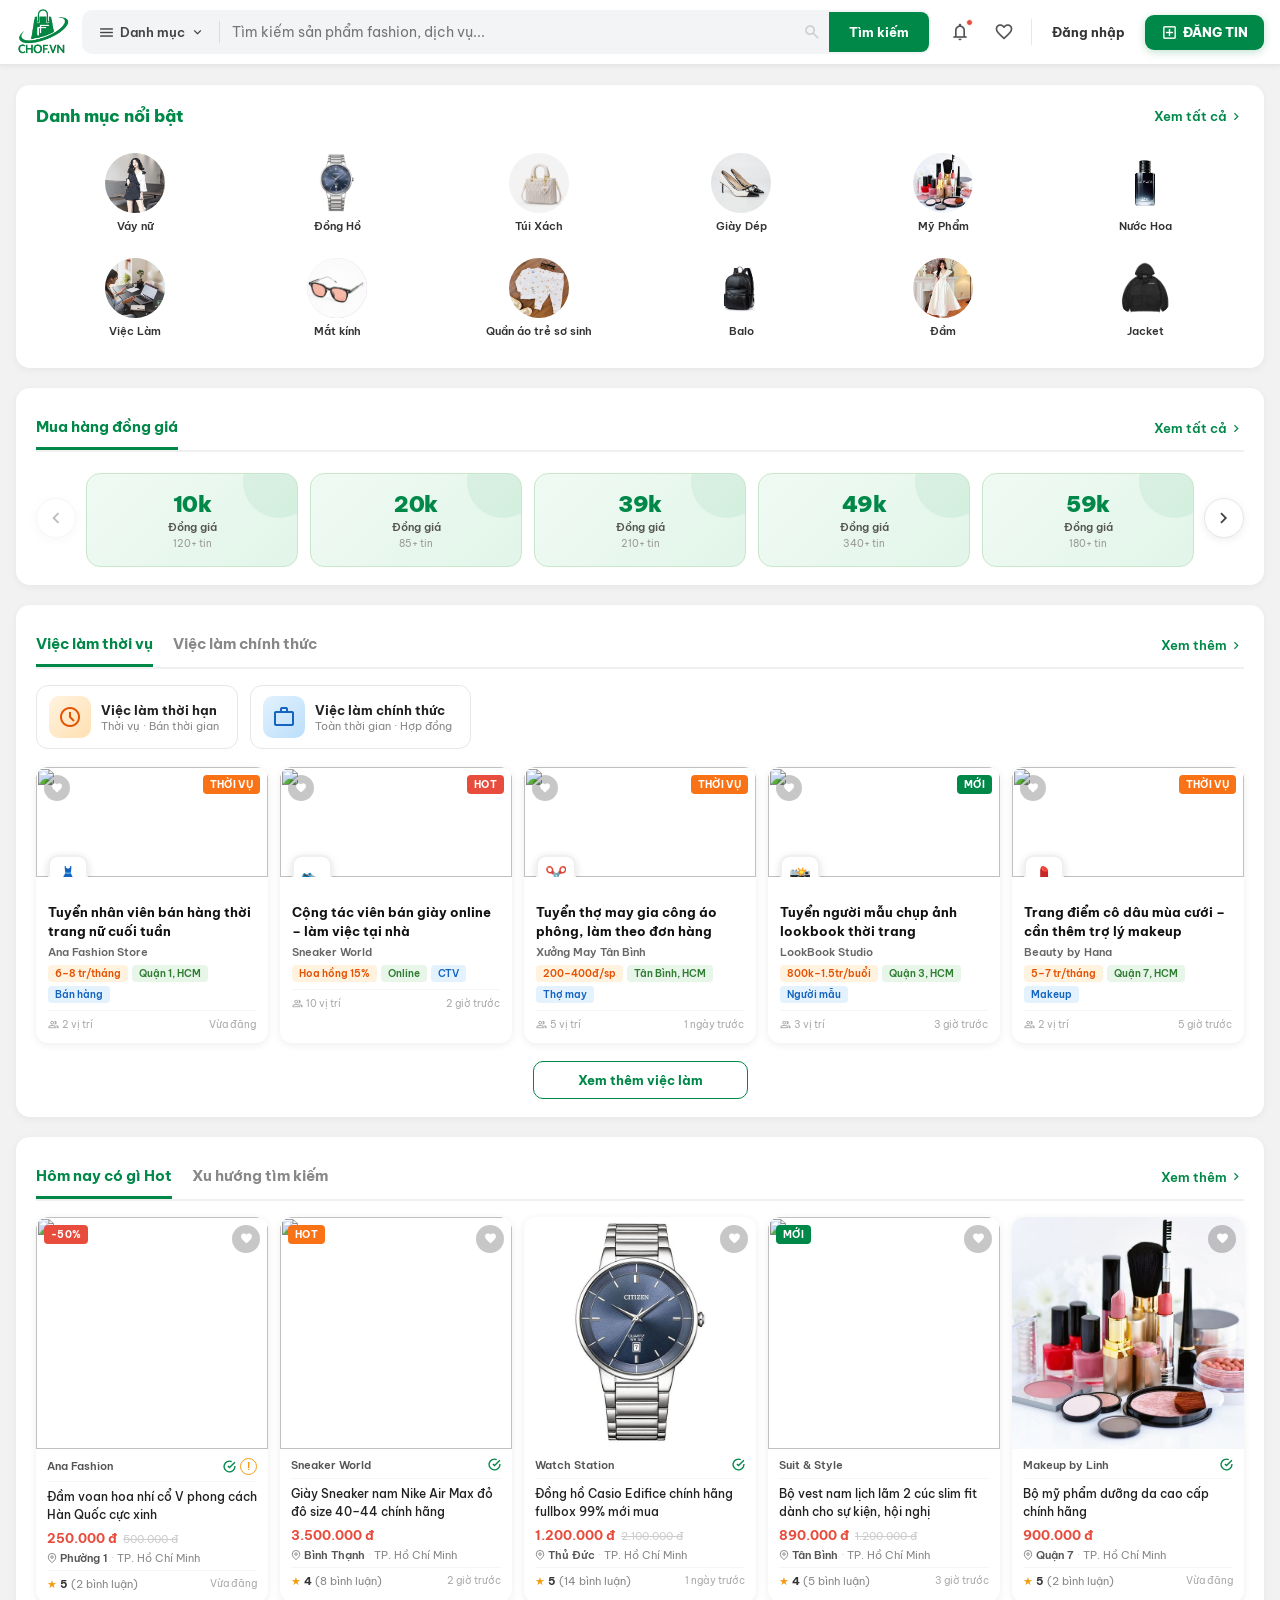
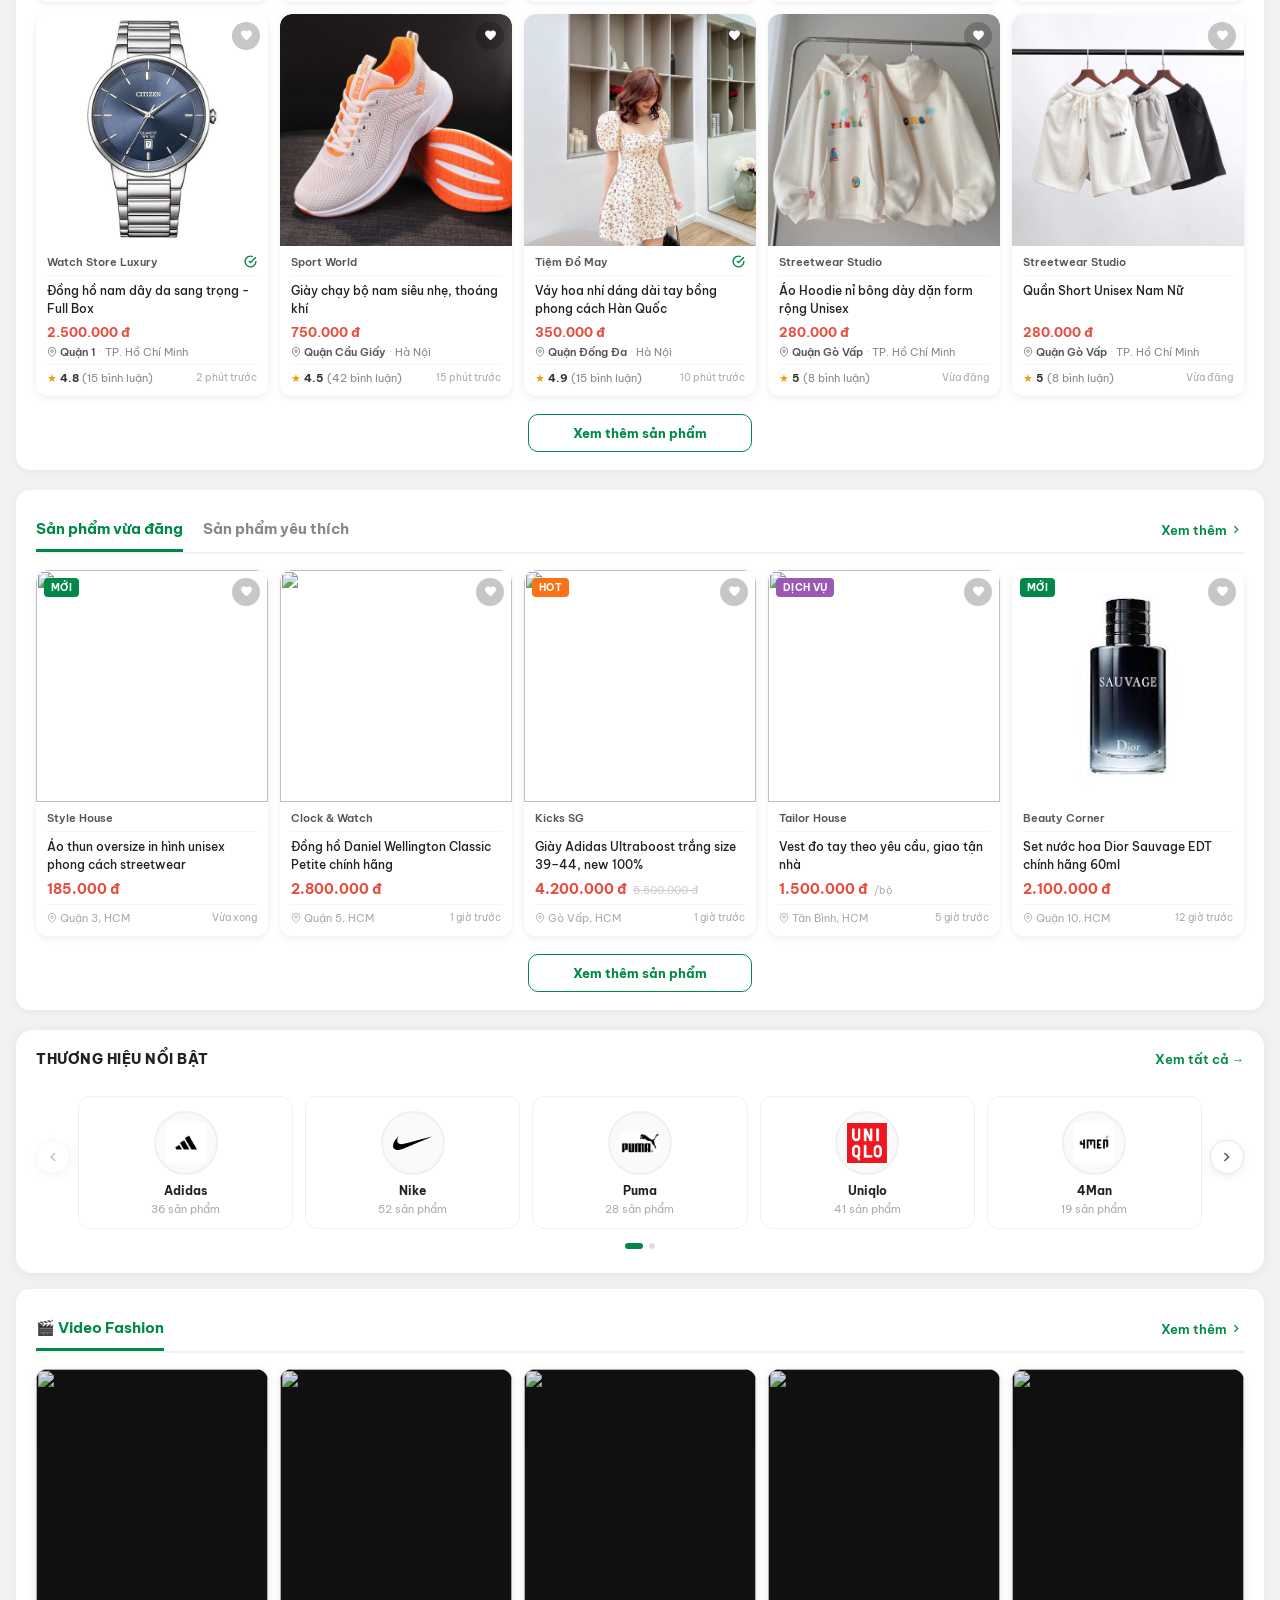
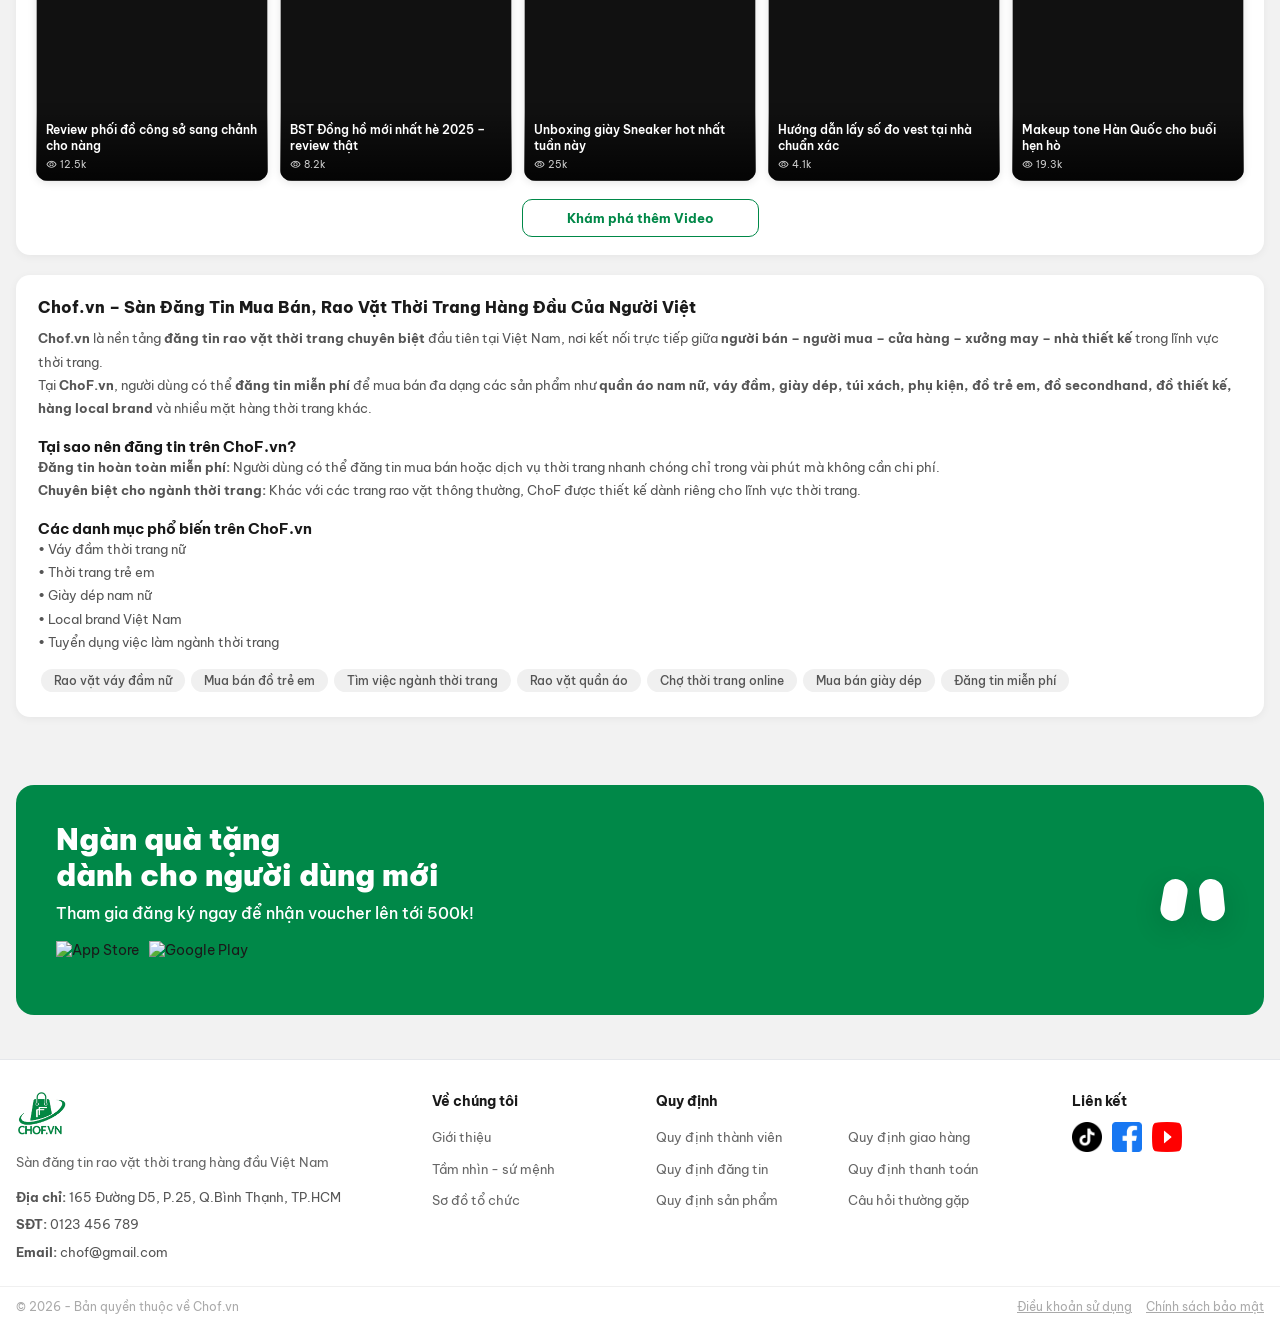
==== index.html @ beab38d9 "thêm brand" ====
<!DOCTYPE html>
<html lang="vi">

<head>
    <meta charset="utf-8" />
    <meta name="viewport" content="width=device-width, initial-scale=1.0" />
    <title>Chof.vn - Chợ Fashion & Dịch Vụ Hàng Đầu Việt Nam</title>
    <link href="https://fonts.googleapis.com/css2?family=Be+Vietnam+Pro:wght@400;500;600;700;800;900&display=swap"
        rel="stylesheet" />
    <link href="https://fonts.googleapis.com/css2?family=Material+Symbols+Outlined:wght,FILL@100..700,0..1&display=swap"
        rel="stylesheet" />
    <style>
        /* ══════════════════════════════════════
           [GLOBAL] Reset & Base
        ══════════════════════════════════════ */
        :root {
            --p: #008848;
            --pd: #006635;
            --pl: #e8f5ee;
            --ac: #f97316;
            --bg: #f2f2f2;
        }

        * {
            box-sizing: border-box;
            margin: 0;
            padding: 0;
        }

        body {
            font-family: 'Be Vietnam Pro', sans-serif;
            background: var(--bg);
            color: #1a1a1a;
            font-size: 14px;
        }

        a {
            text-decoration: none;
            color: inherit;
        }

        .ms {
            font-family: 'Material Symbols Outlined';
            font-weight: normal;
            font-style: normal;
            font-size: 20px;
            line-height: 1;
            letter-spacing: normal;
            text-transform: none;
            display: inline-block;
            white-space: nowrap;
            direction: ltr;
            font-variation-settings: 'FILL' 0, 'wght' 400, 'GRAD' 0, 'opsz' 24;
            vertical-align: middle;
        }

        .msf {
            font-variation-settings: 'FILL' 1, 'wght' 400, 'GRAD' 0, 'opsz' 24;
        }


        /* ══════════════════════════════════════
           [HEADER] Sticky header & logo
        ══════════════════════════════════════ */
        header {
            position: sticky;
            top: 0;
            z-index: 500;
            background: #fff;
            border-bottom: 1px solid #e5e7eb;
            box-shadow: 0 1px 6px rgba(0, 0, 0, .07);
        }

        .hdr {
            max-width: 1280px;
            margin: 0 auto;
            padding: 0 16px;
            height: 64px;
            display: flex;
            align-items: center;
            gap: 12px;
        }

        .logo img {
            height: 46px;
            width: auto;
            object-fit: contain;
            display: block;
        }

        .logo-txt {
            font-size: 22px;
            font-weight: 900;
            color: var(--p);
        }

        .logo-txt em {
            color: var(--ac);
            font-style: normal;
        }

        /* ══════════════════════════════════════
           [HEADER] Search bar
        ══════════════════════════════════════ */
        .sw {
            flex: 1;
            position: relative;
            min-width: 0;
        }

        .sb {
            display: flex;
            align-items: stretch;
            height: 44px;
            background: #f3f4f6;
            border: 2px solid transparent;
            border-radius: 10px;
            transition: border-color .18s, background .18s;
        }

        .sb:focus-within {
            border-color: var(--p);
            background: #fff;
        }

        .sb:focus-within .sdiv {
            background: #d4e9dd;
        }

        .scat {
            display: flex;
            align-items: center;
            gap: 5px;
            padding: 0 14px;
            font-size: 13px;
            font-weight: 600;
            color: #444;
            background: none;
            border: none;
            cursor: pointer;
            white-space: nowrap;
            flex-shrink: 0;
            font-family: inherit;
            transition: color .15s;
        }

        .scat:hover {
            color: var(--p);
        }

        .sdiv {
            width: 1px;
            background: #ddd;
            margin: 9px 0;
            flex-shrink: 0;
            transition: background .18s;
        }

        .sinput {
            flex: 1;
            border: none;
            background: transparent;
            outline: none;
            padding: 0 12px;
            font-size: 13.5px;
            font-family: inherit;
            min-width: 0;
        }

        .sico {
            display: flex;
            align-items: center;
            padding: 0 8px;
            color: #ccc;
            background: none;
            border: none;
            cursor: pointer;
            flex-shrink: 0;
        }

        .sbtn {
            background: var(--p);
            color: #fff;
            border: none;
            padding: 0 20px;
            font-weight: 700;
            font-size: 13px;
            cursor: pointer;
            border-radius: 0 8px 8px 0;
            font-family: inherit;
            white-space: nowrap;
            transition: background .15s;
            flex-shrink: 0;
        }

        .sbtn:hover {
            background: var(--pd);
        }

        /* ══════════════════════════════════════
           [HEADER] Mega menu
        ══════════════════════════════════════ */
        .manchor {
            position: absolute;
            top: calc(100% + 6px);
            left: 0;
            z-index: 800;
        }

        .mm {
            display: none;
            width: min(920px, 96vw);
            background: #fff;
            border: 1px solid #e5e7eb;
            border-radius: 12px;
            box-shadow: 0 16px 48px rgba(0, 0, 0, .13);
            overflow: hidden;
        }

        .mm.open {
            display: flex;
        }

        .mml {
            width: 196px;
            background: #f9fafb;
            border-right: 1px solid #f0f0f0;
            padding: 6px 0;
            flex-shrink: 0;
        }

        .ml1 {
            display: flex;
            align-items: center;
            justify-content: space-between;
            padding: 10px 14px;
            font-size: 13px;
            font-weight: 500;
            cursor: pointer;
            border-left: 3px solid transparent;
            color: #444;
            transition: background .12s, color .12s;
        }

        .ml1:hover,
        .ml1.active {
            background: #fff;
            color: var(--p);
            border-left-color: var(--p);
            font-weight: 600;
        }

        .mmr {
            flex: 1;
            padding: 20px 24px;
            overflow-y: auto;
            max-height: 480px;
        }

        .mp {
            display: none;
        }

        .mp.active {
            display: grid;
            grid-template-columns: repeat(auto-fill, minmax(140px, 1fr));
            gap: 18px 24px;
        }

        .mp h3 {
            font-size: 12px;
            font-weight: 700;
            color: var(--p);
            margin-bottom: 7px;
            padding-bottom: 5px;
            border-bottom: 1px solid #f0f0f0;
        }

        .mp ul {
            list-style: none;
        }

        .mp li {
            font-size: 12px;
            color: #555;
            padding: 3px 0;
            cursor: pointer;
            transition: color .12s;
        }

        .mp li:hover {
            color: var(--p);
        }

        /* ══════════════════════════════════════
           [HEADER] Search dropdown
        ══════════════════════════════════════ */
        .sdrop {
            display: none;
            position: absolute;
            top: calc(100% + 6px);
            left: 0;
            right: 0;
            background: #fff;
            border: 1px solid #e5e7eb;
            border-radius: 12px;
            box-shadow: 0 12px 36px rgba(0, 0, 0, .1);
            z-index: 799;
            padding: 16px;
        }

        .sdrop.open {
            display: block;
        }

        .sdt {
            font-size: 10.5px;
            font-weight: 700;
            color: #aaa;
            text-transform: uppercase;
            letter-spacing: .5px;
            margin-bottom: 8px;
        }

        .sdtags {
            display: flex;
            flex-wrap: wrap;
            gap: 6px;
            margin-bottom: 4px;
        }

        .sdtag {
            padding: 5px 12px;
            background: #f3f4f6;
            border-radius: 20px;
            font-size: 12px;
            color: #444;
            cursor: pointer;
            transition: background .12s, color .12s;
            display: flex;
            align-items: center;
            gap: 4px;
        }

        .sdtag:hover {
            background: var(--pl);
            color: var(--p);
        }

        .sditem {
            display: flex;
            align-items: center;
            gap: 10px;
            padding: 7px 6px;
            border-radius: 8px;
            cursor: pointer;
            transition: background .12s;
        }

        .sditem:hover {
            background: #f9fafb;
        }

        .sditem img {
            width: 38px;
            height: 38px;
            object-fit: cover;
            border-radius: 6px;
            flex-shrink: 0;
        }

        .sdn {
            font-size: 12.5px;
            font-weight: 500;
            color: #222;
        }

        .sdpr {
            font-size: 12px;
            color: #e74c3c;
            font-weight: 600;
        }

        .sdsh {
            font-size: 11px;
            color: #aaa;
        }

        .sdsep {
            height: 1px;
            background: #f0f0f0;
            margin: 10px 0;
        }

        /* ══════════════════════════════════════
           [HEADER] Actions (notify, fav, login, post)
        ══════════════════════════════════════ */
        .ha {
            display: flex;
            align-items: center;
            gap: 10px;
            flex-shrink: 0;
        }

        .ibtn {
            background: none;
            border: none;
            cursor: pointer;
            color: #555;
            padding: 7px;
            display: flex;
            align-items: center;
            border-radius: 8px;
            position: relative;
        }

        .ibtn:hover {
            background: #f3f4f6;
        }

        .ndot {
            position: absolute;
            top: 4px;
            right: 4px;
            width: 7px;
            height: 7px;
            background: #e74c3c;
            border-radius: 50%;
            border: 1.5px solid #fff;
        }

        .hdiv {
            width: 1px;
            height: 26px;
            background: #e5e7eb;
            flex-shrink: 0;
        }

        .blogin {
            background: none;
            border: none;
            font-size: 13px;
            font-weight: 700;
            color: #333;
            cursor: pointer;
            font-family: inherit;
            padding: 7px 10px;
            border-radius: 8px;
            transition: color .15s;
        }

        .blogin:hover {
            color: var(--p);
        }

        .bpost {
            background: var(--p);
            color: #fff;
            border: none;
            padding: 9px 16px;
            border-radius: 9px;
            font-weight: 800;
            font-size: 13px;
            cursor: pointer;
            display: flex;
            align-items: center;
            gap: 5px;
            font-family: inherit;
            box-shadow: 0 2px 8px rgba(0, 136, 72, .25);
            white-space: nowrap;
            transition: background .15s;
        }

        .bpost:hover {
            background: var(--pd);
        }

        .bpost-plus {
            display: none;
        }


        /* ══════════════════════════════════════
           [LAYOUT] Main container & Section wrap
        ══════════════════════════════════════ */
        .main {
            max-width: 1280px;
            margin: 0 auto;
            padding: 20px 16px 48px;
        }

        .sec {
            background: #fff;
            border-radius: 14px;
            padding: 18px 20px;
            box-shadow: 0 2px 8px rgba(0, 0, 0, .05);
            margin-bottom: 20px;
        }

        .sch {
            display: flex;
            align-items: center;
            justify-content: space-between;
            border-bottom: 2px solid #f0f0f0;
            padding-bottom: 0;
            margin-bottom: 16px;
        }

        .schtabs {
            display: flex;
            gap: 20px;
        }

        .tabbtn {
            padding: 11px 0;
            font-size: 15px;
            font-weight: 700;
            color: #888;
            cursor: pointer;
            border: none;
            border-bottom: 3px solid transparent;
            background: none;
            font-family: inherit;
            transition: color .15s;
        }

        .tabbtn.active {
            color: var(--p);
            border-bottom-color: var(--p);
        }

        .smore {
            font-size: 13px;
            font-weight: 600;
            color: var(--p);
            display: flex;
            align-items: center;
            gap: 2px;
        }

        .smore:hover {
            text-decoration: underline;
        }


        /* ══════════════════════════════════════
           [CATEGORIES] Featured category section
        ══════════════════════════════════════ */
        .catsec {
            background: #fff;
            border-radius: 14px;
            padding: 20px;
            box-shadow: 0 2px 8px rgba(0, 0, 0, .05);
            margin-bottom: 20px;
        }

        .cshdr {
            display: flex;
            align-items: center;
            justify-content: space-between;
            margin-bottom: 16px;
        }

        .cstitle {
            font-size: 17px;
            font-weight: 800;
            color: var(--p);
        }

        .catrow {
            display: grid;
            grid-template-columns: repeat(6, 1fr);
            gap: 4px;
        }

        .catsep {
            height: 1px;
            background: #f0f0f0;
            margin: 8px 0;
        }

        .catitem {
            display: flex;
            flex-direction: column;
            align-items: center;
            gap: 7px;
            padding: 10px 6px;
            border-radius: 12px;
            cursor: pointer;
            transition: background .15s;
        }

        .catitem:hover {
            background: #f0faf4;
        }

        .catitem:hover .clbl {
            color: var(--p);
        }

        .cimg {
            width: 60px;
            height: 60px;
            border-radius: 50%;
            display: flex;
            align-items: center;
            justify-content: center;
            overflow: hidden;
            transition: transform .22s cubic-bezier(.34, 1.56, .64, 1);
            font-size: 26px;
        }

        .catitem:hover .cimg {
            transform: translateY(-4px) scale(1.07);
        }

        .cimg img {
            width: 100%;
            height: 100%;
            object-fit: cover;
        }

        .clbl {
            font-size: 10.5px;
            font-weight: 600;
            color: #333;
            text-align: center;
            line-height: 1.3;
            transition: color .15s;
        }

        .ba {
            background: linear-gradient(135deg, #fce4ec, #f8bbd0);
        }

        .bb {
            background: linear-gradient(135deg, #e3f2fd, #bbdefb);
        }

        .bc {
            background: linear-gradient(135deg, #fff8e1, #ffecb3);
        }

        .bd {
            background: linear-gradient(135deg, #e8f5e9, #c8e6c9);
        }

        .be {
            background: linear-gradient(135deg, #fce4ec, #f48fb1);
        }

        .bf {
            background: linear-gradient(135deg, #ede7f6, #d1c4e9);
        }

        .bg {
            background: linear-gradient(135deg, #e0f7fa, #b2ebf2);
        }

        .bh {
            background: linear-gradient(135deg, #f3e5f5, #ce93d8);
        }

        .bi {
            background: linear-gradient(135deg, #e8eaf6, #9fa8da);
        }

        .bj {
            background: linear-gradient(135deg, #fff9c4, #fff176);
        }

        .bk {
            background: linear-gradient(135deg, #e0f2f1, #80cbc4);
        }

        .bl {
            background: linear-gradient(135deg, #f5f5f5, #e0e0e0);
        }

        .bm {
            background: linear-gradient(135deg, #ffebee, #ef9a9a);
        }

        .bn {
            background: linear-gradient(135deg, #fff3e0, #ffcc80);
        }


        /* ══════════════════════════════════════
           [PRODUCT CARDS] Grid & base card styles
        ══════════════════════════════════════ */
        .pgrid {
            display: grid;
            grid-template-columns: repeat(5, 1fr);
            gap: 12px;
        }

        .pc {
            background: #fff;
            border-radius: 12px;
            box-shadow: 0 2px 8px rgba(0, 0, 0, .07);
            transition: box-shadow .2s, transform .2s, z-index 0s;
            cursor: pointer;
            position: relative;
            z-index: 0;
            min-width: 0;
            overflow: hidden;
        }

        .pc:hover {
            box-shadow: 0 6px 20px rgba(0, 0, 0, .12);
            transform: translateY(-2px);
            z-index: 100;
        }

        .pcimg {
            position: relative;
            aspect-ratio: 1/1;
            overflow: hidden;
            border-radius: 12px 12px 0 0;
        }

        .pcimg img {
            width: 100%;
            height: 100%;
            object-fit: cover;
            display: block;
            transition: transform .32s;
        }

        .pc:hover .pcimg img {
            transform: scale(1.05);
        }

        .bge {
            position: absolute;
            top: 8px;
            left: 8px;
            font-size: 9.5px;
            font-weight: 700;
            padding: 3px 7px;
            border-radius: 4px;
            color: #fff;
            letter-spacing: .3px;
            z-index: 1;
        }

        .bsale {
            background: #e74c3c;
        }

        .bnew {
            background: #008848;
        }

        .bsvc {
            background: #9b59b6;
        }

        .bhot {
            background: #f97316;
        }

        .bfav {
            position: absolute;
            top: 8px;
            right: 8px;
            width: 28px;
            height: 28px;
            border-radius: 50%;
            background: rgba(0, 0, 0, .22);
            border: none;
            cursor: pointer;
            display: flex;
            align-items: center;
            justify-content: center;
            color: #fff;
            transition: background .15s;
            z-index: 1;
        }

        .bfav:hover {
            background: #e74c3c;
        }

        .pcb {
            padding: 9px 11px 11px;
            min-width: 0;
            overflow: hidden;
        }

        .pc-title {
            font-size: 12px;
            font-weight: 500;
            color: #222;
            line-height: 1.5;
            display: -webkit-box;
            -webkit-line-clamp: 2;
            -webkit-box-orient: vertical;
            overflow: hidden;
            min-height: 36px;
            margin-bottom: 6px;
            word-break: break-word;
        }

        .pc-price-row {
            display: flex;
            align-items: baseline;
            gap: 6px;
            margin-bottom: 5px;
            flex-wrap: wrap;
            min-width: 0;
        }

        .pc-price-main {
            display: flex;
            align-items: baseline;
            gap: 6px;
            min-width: 0;
        }

        .pc-price-km {
            display: flex;
            align-items: baseline;
            min-width: 0;
        }

        .pc-price-sale {
            font-size: 13px;
            font-weight: 700;
            color: #e74c3c;
            white-space: nowrap;
        }

        .pc-price-ori {
            font-size: 10.5px;
            color: #ccc;
            text-decoration: line-through;
            white-space: nowrap;
        }

        .pc-location {
            display: flex;
            align-items: center;
            gap: 3px;
            font-size: 10.5px;
            color: #777;
            min-width: 0;
            overflow: hidden;
            margin-bottom: 5px;
        }

        .pc-location svg {
            flex-shrink: 0;
        }

        .pc-location-ward {
            font-weight: 600;
            color: #555;
            white-space: nowrap;
            overflow: hidden;
            text-overflow: ellipsis;
            flex-shrink: 1;
            min-width: 0;
        }

        .pc-location-sep {
            color: #ccc;
            flex-shrink: 0;
        }

        .pc-location-city {
            color: #888;
            white-space: nowrap;
            overflow: hidden;
            text-overflow: ellipsis;
            flex-shrink: 2;
            min-width: 0;
        }

        .pc-footer-row {
            display: flex;
            align-items: center;
            justify-content: space-between;
            border-top: 1px solid #f5f5f5;
            padding-top: 6px;
            margin-top: 2px;
            gap: 4px;
            min-width: 0;
        }

        .pc-rating {
            display: flex;
            align-items: center;
            gap: 3px;
            font-size: 10.5px;
            flex-shrink: 1;
            min-width: 0;
            overflow: hidden;
        }

        .pc-stars {
            color: #f39c12;
            font-size: 11px;
            flex-shrink: 0;
        }

        .pc-rating-count {
            color: #888;
            white-space: nowrap;
            overflow: hidden;
            text-overflow: ellipsis;
        }

        .pc-time {
            font-size: 10px;
            color: #aaa;
            white-space: nowrap;
            flex-shrink: 0;
        }

        /* ══════════════════════════════════════
           [PRODUCT CARDS] Shop info popup
        ══════════════════════════════════════ */
        .srow {
            display: flex;
            align-items: center;
            gap: 4px;
            padding-bottom: 6px;
            border-bottom: 1px solid #f5f5f5;
            margin-bottom: 6px;
            min-width: 0;
            overflow: hidden;
        }

        .sname {
            font-size: 11px;
            font-weight: 600;
            color: #555;
            flex: 1;
            overflow: hidden;
            text-overflow: ellipsis;
            white-space: nowrap;
        }

        .vico {
            width: 13px;
            height: 13px;
            flex-shrink: 0;
        }

        .ibwrap {
            position: relative;
            flex-shrink: 0;
        }

        .infobtn {
            width: 17px;
            height: 17px;
            border-radius: 50%;
            border: 1.5px solid #f39c12;
            background: #fff;
            color: #f39c12;
            font-size: 10px;
            font-weight: 700;
            cursor: default;
            display: flex;
            align-items: center;
            justify-content: center;
            user-select: none;
        }

        .spopup {
            position: absolute;
            bottom: calc(100% + 8px);
            right: -4px;
            width: 280px;
            background: #fff;
            border: 1px solid #e8e8e8;
            border-radius: 10px;
            box-shadow: 0 10px 40px rgba(0, 0, 0, .2);
            padding: 14px;
            z-index: 9999;
            opacity: 0;
            pointer-events: none;
            transform: translateY(6px);
            transition: opacity .15s, transform .15s;
        }

        .ppr {
            display: flex;
            font-size: 11.5px;
            line-height: 1.65;
            padding: 3px 0;
            border-bottom: 1px solid #f5f5f5;
            gap: 6px;
        }

        .ppr:last-of-type {
            border-bottom: none;
        }

        .pplbl {
            color: #888;
            white-space: nowrap;
            min-width: 80px;
        }

        .ppval {
            color: #222;
            font-weight: 500;
            word-break: break-word;
        }

        .ppval.ok {
            color: #008848;
        }

        .ppval.gold {
            color: #c8950a;
            font-weight: 700;
        }

        .cb {
            font-size: 10px;
            font-weight: 700;
            padding: 2px 6px;
            border-radius: 4px;
            color: #fff;
            display: inline-block;
            margin: 1px;
        }

        .cb.zalo {
            background: #0068ff;
        }

        .cb.fb {
            background: #1877f2;
        }

        .cb.sms {
            background: #555;
        }

        .bfol {
            display: block;
            width: 100%;
            margin-top: 10px;
            padding: 7px;
            background: var(--p);
            color: #fff;
            font-size: 12px;
            font-weight: 600;
            border: none;
            border-radius: 6px;
            cursor: pointer;
            font-family: inherit;
            transition: background .15s;
        }

        .bfol:hover {
            background: var(--pd);
        }

        .pall {
            display: flex;
            justify-content: space-between;
            font-size: 11px;
            color: var(--p);
            font-weight: 600;
            margin-top: 8px;
            cursor: pointer;
        }

        .pall:hover {
            text-decoration: underline;
        }

        /* ══════════════════════════════════════
           [PRODUCT CARDS] "Sản phẩm mới" card body
        ══════════════════════════════════════ */
        .pctit {
            font-size: 12px;
            font-weight: 500;
            color: #222;
            line-height: 1.5;
            display: -webkit-box;
            -webkit-line-clamp: 2;
            -webkit-box-orient: vertical;
            overflow: hidden;
            min-height: 36px;
            margin-bottom: 6px;
        }

        .prow {
            display: flex;
            align-items: baseline;
            gap: 6px;
            margin-bottom: 6px;
        }

        .psal {
            font-size: 14px;
            font-weight: 700;
            color: #e74c3c;
        }

        .pori {
            font-size: 11px;
            color: #ccc;
            text-decoration: line-through;
        }

        .cft {
            display: flex;
            align-items: center;
            justify-content: space-between;
            font-size: 10.5px;
            color: #aaa;
            border-top: 1px solid #f5f5f5;
            padding-top: 6px;
        }

        .cloc {
            display: flex;
            align-items: center;
            gap: 3px;
        }

        .stars {
            color: #f39c12;
            font-size: 11px;
            letter-spacing: -1px;
        }


        /* ══════════════════════════════════════
           [VIDEO] Video fashion section
        ══════════════════════════════════════ */
        .vgrid {
            display: grid;
            grid-template-columns: repeat(5, 1fr);
            gap: 12px;
        }

        .vcard {
            border-radius: 12px;
            overflow: hidden;
            background: #111;
            cursor: pointer;
            position: relative;
            aspect-ratio: 9/16;
            box-shadow: 0 2px 8px rgba(0, 0, 0, .1);
            transition: box-shadow .2s, transform .2s;
        }

        .vcard:hover {
            box-shadow: 0 8px 24px rgba(0, 0, 0, .18);
            transform: translateY(-2px);
        }

        .vcard img {
            position: absolute;
            inset: 0;
            width: 100%;
            height: 100%;
            object-fit: cover;
            opacity: .88;
        }

        .vplay {
            position: absolute;
            inset: 0;
            display: flex;
            align-items: center;
            justify-content: center;
            opacity: 0;
            background: rgba(0, 0, 0, .2);
            transition: opacity .2s;
        }

        .vcard:hover .vplay {
            opacity: 1;
        }

        .vinfo {
            position: absolute;
            bottom: 0;
            left: 0;
            right: 0;
            padding: 10px;
            background: linear-gradient(transparent, rgba(0, 0, 0, .75));
        }

        .vtit {
            font-size: 11.5px;
            font-weight: 600;
            color: #fff;
            display: -webkit-box;
            -webkit-line-clamp: 2;
            -webkit-box-orient: vertical;
            overflow: hidden;
            line-height: 1.4;
        }

        .vview {
            font-size: 10px;
            color: rgba(255, 255, 255, .8);
            margin-top: 4px;
            display: flex;
            align-items: center;
            gap: 3px;
        }


        /* ══════════════════════════════════════
           [UI] Load more button
        ══════════════════════════════════════ */
        .lm {
            display: flex;
            justify-content: center;
            margin-top: 18px;
        }

        .boutp {
            padding: 10px 44px;
            border: 1.5px solid var(--p);
            color: var(--p);
            font-weight: 700;
            font-size: 13px;
            border-radius: 10px;
            background: transparent;
            cursor: pointer;
            font-family: inherit;
            transition: background .15s, color .15s;
        }

        .boutp:hover {
            background: var(--p);
            color: #fff;
        }


        /* ══════════════════════════════════════
           [SEO] SEO text box
        ══════════════════════════════════════ */
        .seobox {
            background: #fff;
            border-radius: 14px;
            padding: 22px;
            box-shadow: 0 2px 8px rgba(0, 0, 0, .05);
            margin-bottom: 20px;
        }

        .seotag {
            padding: 4px 13px;
            background: #f0f0f0;
            border-radius: 20px;
            font-size: 11.5px;
            font-weight: 500;
            color: #555;
            display: inline-block;
            margin: 3px;
        }


        /* ══════════════════════════════════════
           [CTA] App download banner
        ══════════════════════════════════════ */
        .cta {
            background: var(--p);
            border-radius: 18px;
            padding: 36px 40px;
            display: flex;
            align-items: center;
            justify-content: space-between;
            gap: 24px;
            margin-bottom: 20px;
        }


        /* ══════════════════════════════════════
           [FOOTER] Footer layout & links
        ══════════════════════════════════════ */
        footer {
            background: #fff;
            border-top: 1px solid #e5e7eb;
        }

        .fi {
            max-width: 1280px;
            margin: 0 auto;
            padding: 32px 16px 20px;
            display: grid;
            grid-template-columns: 2fr 1fr 2fr 1fr;
            gap: 32px;
        }

        .fb2 {
            max-width: 1280px;
            margin: 0 auto;
            padding: 12px 16px;
            border-top: 1px solid #f0f0f0;
            display: flex;
            align-items: center;
            justify-content: space-between;
            font-size: 12px;
            color: #aaa;
        }


        /* ══════════════════════════════════════
           [FLOAT] Floating action buttons
        ══════════════════════════════════════ */
        .floats {
            position: fixed;
            bottom: 20px;
            right: 20px;
            display: flex;
            flex-direction: column;
            gap: 8px;
            z-index: 400;
        }

        .fbtn2 {
            width: 44px;
            height: 44px;
            border-radius: 50%;
            border: none;
            cursor: pointer;
            display: flex;
            align-items: center;
            justify-content: center;
            box-shadow: 0 3px 12px rgba(0, 0, 0, .18);
            transition: transform .2s;
        }

        .fbtn2:hover {
            transform: scale(1.1);
        }


        /* ══════════════════════════════════════
           [MOBILE] Sticky login banner
        ══════════════════════════════════════ */
        .sticky-banner {
            display: none;
            position: fixed;
            bottom: 0;
            left: 0;
            right: 0;
            z-index: 600;
            padding: 10px 12px;
            background: #fffbea;
            border-top: 1.5px solid #fbbf24;
            box-shadow: 0 -4px 18px rgba(0, 0, 0, .1);
        }

        .sticky-banner-inner {
            display: flex;
            align-items: center;
            gap: 10px;
            max-width: 640px;
            margin: 0 auto;
        }

        .sticky-banner-txt {
            flex: 1;
            font-size: 12.5px;
            font-weight: 500;
            color: #333;
            line-height: 1.45;
        }

        .sticky-banner-btn {
            background: #f59e0b;
            color: #fff;
            border: none;
            padding: 8px 16px;
            border-radius: 8px;
            font-weight: 700;
            font-size: 13px;
            cursor: pointer;
            font-family: inherit;
            white-space: nowrap;
            flex-shrink: 0;
        }

        .sticky-banner-btn:hover {
            background: #d97706;
        }

        .sticky-banner-close {
            background: none;
            border: none;
            cursor: pointer;
            color: #999;
            padding: 4px;
            flex-shrink: 0;
            display: flex;
            align-items: center;
        }

        /* ══════════════════════════════════════
           [ĐỒNG GIÁ] Price navigation section
        ══════════════════════════════════════ */
        .dg-wrapper {
            display: flex;
            align-items: center;
            gap: 10px;
        }

        .dg-nav {
            flex-shrink: 0;
            width: 40px;
            height: 40px;
            border-radius: 50%;
            border: 1.5px solid #e5e7eb;
            background: #fff;
            color: #444;
            cursor: pointer;
            display: flex;
            align-items: center;
            justify-content: center;
            box-shadow: 0 2px 8px rgba(0, 0, 0, .07);
            transition: background .15s, color .15s, border-color .15s, transform .15s;
            font-family: inherit;
        }

        .dg-nav:hover:not(:disabled) {
            background: var(--p);
            color: #fff;
            border-color: var(--p);
            transform: scale(1.08);
        }

        .dg-nav:disabled {
            opacity: .35;
            cursor: not-allowed;
        }

        .dg-track-outer {
            flex: 1;
            overflow: hidden;
        }

        .dg-track {
            display: flex;
            gap: 12px;
            transition: transform .38s cubic-bezier(.4, 0, .2, 1);
            will-change: transform;
        }

        .dg-item {
            flex-shrink: 0;
            background: linear-gradient(135deg, #f0faf4 0%, #e2f5e9 100%);
            border: 1.5px solid #c8e6c9;
            border-radius: 14px;
            display: flex;
            flex-direction: column;
            align-items: center;
            justify-content: center;
            margin-top: 5px;
            padding: 18px 12px 16px;
            cursor: pointer;
            text-decoration: none;
            color: inherit;
            transition: box-shadow .2s, transform .2s, background .18s, border-color .18s;
            position: relative;
            overflow: hidden;
        }

        .dg-item::before {
            content: '';
            position: absolute;
            top: -28px;
            right: -18px;
            width: 72px;
            height: 72px;
            background: rgba(0, 136, 72, .07);
            border-radius: 50%;
            pointer-events: none;
        }

        .dg-item:hover {
            box-shadow: 0 6px 20px rgba(0, 136, 72, .18);
            transform: translateY(-3px);
            background: linear-gradient(135deg, #e2f5e9 0%, #c8e6c9 100%);
            border-color: var(--p);
        }

        .dg-item.active-price {
            background: linear-gradient(135deg, var(--p) 0%, var(--pd) 100%);
            border-color: var(--pd);
            box-shadow: 0 6px 20px rgba(0, 136, 72, .28);
        }

        .dg-item.active-price .dg-price {
            color: #fff;
        }

        .dg-item.active-price .dg-label {
            color: rgba(255, 255, 255, .85);
        }

        .dg-item.active-price .dg-count {
            color: rgba(255, 255, 255, .7);
        }

        .dg-item.active-price::before {
            background: rgba(255, 255, 255, .1);
        }

        .dg-price {
            font-size: 22px;
            font-weight: 900;
            color: var(--p);
            letter-spacing: -.5px;
            line-height: 1.1;
            margin-bottom: 4px;
        }

        .dg-label {
            font-size: 11px;
            font-weight: 600;
            color: #555;
            text-align: center;
        }

        .dg-count {
            font-size: 10px;
            color: #999;
            margin-top: 3px;
        }

        @media(max-width:1024px) {
            .pgrid {
                grid-template-columns: repeat(4, 1fr);
            }

            .vgrid {
                grid-template-columns: repeat(4, 1fr);
            }
        }

        @media(max-width:768px) {
            .hdr {
                height: 56px;
                gap: 8px;
            }

            .logo img {
                height: 38px;
            }

            .scat .sc-label {
                display: none;
            }

            .scat {
                padding: 0 10px;
            }

            .sbtn {
                padding: 0 12px;
                font-size: 12px;
            }

            .blogin {
                display: none;
            }

            .ha .ibtn:first-child {
                display: none;
            }

            .pgrid {
                grid-template-columns: repeat(2, 1fr);
            }

            .vgrid {
                grid-template-columns: repeat(2, 1fr);
            }

            .catbox {
                overflow-x: auto;
                -webkit-overflow-scrolling: touch;
                scroll-snap-type: x mandatory;
                scrollbar-width: none;
                -ms-overflow-style: none;
            }

            .catbox::-webkit-scrollbar {
                display: none;
            }

            .catrow {
                display: grid !important;
                grid-auto-flow: column !important;
                grid-template-rows: repeat(2, auto) !important;
                grid-template-columns: unset !important;
                width: max-content;
                gap: 4px;
            }

            .catrow .catitem {
                scroll-snap-align: start;
                width: 80px;
            }

            .catsep {
                display: none;
            }

            .main {
                padding: 12px 10px 40px;
            }

            .sec {
                padding: 14px 12px;
            }

            .catsec {
                padding: 14px 12px;
            }

            .cta {
                flex-direction: column;
                padding: 24px 18px;
                text-align: center;
            }

            .fi {
                grid-template-columns: 1fr 1fr;
                gap: 18px;
            }

            .mm {
                width: calc(100vw - 32px);
            }

            .tabbtn {
                font-size: 13px;
            }

            .bpost-txt {
                display: none;
            }

            .bpost-icon-desk {
                display: none;
            }

            .bpost-plus {
                display: block;
                font-size: 26px;
                font-weight: 900;
                line-height: 1;
                letter-spacing: -1px;
            }

            .bpost {
                width: 38px;
                height: 38px;
                padding: 0;
                border-radius: 50%;
                justify-content: center;
                align-items: center;
            }

            .main {
                padding-bottom: 70px;
            }

            .sticky-banner {
                display: block;
            }

            .ha .ibtn.hide-mob {
                display: none;
            }

            .dg-price {
                font-size: 17px;
            }
        }

        @media(max-width:480px) {
            .pgrid {
                grid-template-columns: repeat(2, 1fr);
            }

            .vgrid {
                grid-template-columns: repeat(2, 1fr);
            }

            .cimg {
                width: 50px;
                height: 50px;
                font-size: 22px;
            }

            .clbl {
                font-size: 9.5px;
            }

            .fi {
                grid-template-columns: 1fr;
            }

            .cta .cta-phones {
                display: none;
            }

            .dg-price {
                font-size: 15px;
            }
        }

        .cat-toggle {
            display: none !important;
        }

        /* ══════════════════════════════════════
           [VIỆC LÀM] Job section styles
        ══════════════════════════════════════ */

        /* Type icons row */
        .jt-row {
            display: flex;
            gap: 12px;
            margin-bottom: 18px;
        }

        .jt-btn {
            display: flex;
            align-items: center;
            gap: 10px;
            padding: 10px 18px 10px 12px;
            border-radius: 12px;
            border: 1.5px solid #e5e7eb;
            background: #fff;
            cursor: pointer;
            font-family: inherit;
            transition: border-color .15s, background .15s, box-shadow .15s;
            text-decoration: none;
            color: inherit;
        }

        .jt-btn:hover {
            border-color: var(--p);
            background: var(--pl);
            box-shadow: 0 3px 10px rgba(0, 136, 72, .1);
        }

        .jt-btn.active {
            border-color: var(--p);
            background: var(--pl);
        }

        .jt-ico {
            width: 42px;
            height: 42px;
            border-radius: 10px;
            display: flex;
            align-items: center;
            justify-content: center;
            flex-shrink: 0;
        }

        .jt-ico-tv {
            background: linear-gradient(135deg, #fff3e0, #ffe0b2);
        }

        .jt-ico-ct {
            background: linear-gradient(135deg, #e3f2fd, #bbdefb);
        }

        .jt-info {}

        .jt-name {
            font-size: 13px;
            font-weight: 700;
            color: #222;
            line-height: 1.3;
        }

        .jt-sub {
            font-size: 11px;
            color: #888;
            margin-top: 1px;
        }

        /* Job cards grid */
        .jgrid {
            display: grid;
            grid-template-columns: repeat(5, 1fr);
            gap: 12px;
        }

        .jcard {
            background: #fff;
            border-radius: 12px;
            box-shadow: 0 2px 8px rgba(0, 0, 0, .07);
            overflow: hidden;
            cursor: pointer;
            transition: box-shadow .2s, transform .2s;
            position: relative;
        }

        .jcard:hover {
            box-shadow: 0 6px 20px rgba(0, 0, 0, .13);
            transform: translateY(-2px);
        }

        /* Thumbnail / banner area */
        .jc-thumb {
            position: relative;
            height: 110px;
            overflow: hidden;
        }

        .jc-thumb-bg {
            width: 100%;
            height: 100%;
            object-fit: cover;
            display: block;
            transition: transform .32s;
        }

        .jcard:hover .jc-thumb-bg {
            transform: scale(1.05);
        }

        /* Company logo overlay */
        .jc-logo {
            position: absolute;
            bottom: -18px;
            left: 12px;
            width: 40px;
            height: 40px;
            border-radius: 10px;
            background: #fff;
            border: 2px solid #f0f0f0;
            overflow: hidden;
            box-shadow: 0 2px 8px rgba(0, 0, 0, .12);
            flex-shrink: 0;
            display: flex;
            align-items: center;
            justify-content: center;
            font-size: 18px;
        }

        .jc-logo img {
            width: 100%;
            height: 100%;
            object-fit: cover;
        }

        /* Badge */
        .jc-badge {
            position: absolute;
            top: 8px;
            right: 8px;
            font-size: 9.5px;
            font-weight: 700;
            padding: 3px 7px;
            border-radius: 4px;
            color: #fff;
            letter-spacing: .3px;
        }

        .jc-badge-tv {
            background: #f97316;
        }

        .jc-badge-ct {
            background: #1d7af3;
        }

        .jc-badge-hot {
            background: #e74c3c;
        }

        .jc-badge-new {
            background: #008848;
        }

        /* Card body */
        .jc-body {
            padding: 26px 12px 12px;
        }

        .jc-title {
            font-size: 12.5px;
            font-weight: 700;
            color: #111;
            line-height: 1.45;
            display: -webkit-box;
            -webkit-line-clamp: 2;
            -webkit-box-orient: vertical;
            overflow: hidden;
            min-height: 36px;
            margin-bottom: 5px;
        }

        .jc-company {
            font-size: 11px;
            font-weight: 600;
            color: #666;
            white-space: nowrap;
            overflow: hidden;
            text-overflow: ellipsis;
            margin-bottom: 6px;
        }

        /* Tags row */
        .jc-tags {
            display: flex;
            flex-wrap: wrap;
            gap: 4px;
            margin-bottom: 7px;
        }

        .jc-tag {
            font-size: 10px;
            font-weight: 600;
            padding: 2px 7px;
            border-radius: 4px;
            white-space: nowrap;
        }

        .jt-salary {
            background: #fff3e0;
            color: #e65100;
        }

        .jt-loc {
            background: #e8f5e9;
            color: #2e7d32;
        }

        .jt-pos {
            background: #e3f2fd;
            color: #1565c0;
        }

        /* Footer */
        .jc-footer {
            display: flex;
            align-items: center;
            justify-content: space-between;
            border-top: 1px solid #f5f5f5;
            padding-top: 7px;
            font-size: 10px;
            color: #aaa;
        }

        .jc-footer-left {
            display: flex;
            align-items: center;
            gap: 3px;
        }

        /* Fav btn on job card */
        .jc-fav {
            position: absolute;
            top: 8px;
            left: 8px;
            width: 26px;
            height: 26px;
            border-radius: 50%;
            background: rgba(0, 0, 0, .22);
            border: none;
            cursor: pointer;
            display: flex;
            align-items: center;
            justify-content: center;
            color: #fff;
            transition: background .15s;
            z-index: 1;
        }

        .jc-fav:hover {
            background: #e74c3c;
        }

        @media(max-width:1024px) {
            .jgrid {
                grid-template-columns: repeat(4, 1fr);
            }
        }

        @media(max-width:768px) {
            .jgrid {
                grid-template-columns: repeat(2, 1fr);
            }

            .jt-row {
                flex-wrap: wrap;
            }

            .jt-btn {
                flex: 1 1 calc(50% - 6px);
            }
        }

        @media(max-width:480px) {
            .jgrid {
                grid-template-columns: repeat(2, 1fr);
            }

            .jc-thumb {
                height: 80px;
            }
        }


        /* ══ THƯƠNG HIỆU NỔI BẬT ══ */
        .brand-sec {
            background: #fff;
            border-radius: 16px;
            padding: 20px 20px 24px;
            box-shadow: 0 2px 12px rgba(0, 0, 0, .07);
            margin-bottom: 16px;
            overflow: hidden;
        }

        .brand-header {
            display: flex;
            align-items: center;
            justify-content: space-between;
            margin-bottom: 18px;
        }

        .brand-header-title {
            font-size: 14px;
            font-weight: 800;
            color: #222;
            text-transform: uppercase;
            letter-spacing: .5px;
        }

        .brand-header a {
            font-size: 12.5px;
            color: var(--p);
            font-weight: 600;
        }

        .brand-header a:hover {
            text-decoration: underline;
        }

        .brand-carousel-wrap {
            position: relative;
            display: flex;
            align-items: center;
            gap: 8px;
        }

        .brand-nav {
            width: 34px;
            height: 34px;
            border-radius: 50%;
            border: 1.5px solid #e5e7eb;
            background: #fff;
            color: #555;
            display: flex;
            align-items: center;
            justify-content: center;
            cursor: pointer;
            flex-shrink: 0;
            transition: all .15s;
            box-shadow: 0 2px 8px rgba(0, 0, 0, .08);
        }

        .brand-nav:hover {
            border-color: var(--p);
            color: var(--p);
        }

        .brand-nav:disabled {
            opacity: .35;
            cursor: not-allowed;
        }

        .brand-track-outer {
            flex: 1;
            overflow: hidden;
        }

        .brand-track {
            display: flex;
            margin-top: 10px;
            gap: 12px;
            transition: transform .35s cubic-bezier(.4, 0, .2, 1);
        }

        .brand-card {
            flex-shrink: 0;
            border: 1.5px solid #f0f0f0;
            border-radius: 12px;
            padding: 14px 10px 12px;
            display: flex;
            flex-direction: column;
            align-items: center;
            gap: 8px;
            cursor: pointer;
            transition: all .2s;
            background: #fff;
            text-align: center;
        }

        .brand-card:hover {
            border-color: var(--p);
            transform: translateY(-3px);
            box-shadow: 0 6px 20px rgba(0, 136, 72, .12);
            background: var(--pl);
        }

        .brand-logo-wrap {
            width: 64px;
            height: 64px;
            border-radius: 50%;
            border: 2px solid #f0f0f0;
            background: #f9fafb;
            display: flex;
            align-items: center;
            justify-content: center;
            overflow: hidden;
            transition: border-color .2s;
        }

        .brand-card:hover .brand-logo-wrap {
            border-color: var(--p);
        }

        .brand-logo-wrap img {
            width: 100%;
            height: 100%;
            object-fit: contain;
            padding: 10px;
        }

        .brand-logo-placeholder {
            font-size: 20px;
            font-weight: 900;
            color: var(--p);
        }

        .brand-name {
            font-size: 12px;
            font-weight: 700;
            color: #222;
            white-space: nowrap;
            overflow: hidden;
            text-overflow: ellipsis;
            max-width: 100%;
        }

        .brand-meta {
            font-size: 10.5px;
            color: #aaa;
            margin-top: -4px;
        }

        .brand-dots {
            display: flex;
            justify-content: center;
            gap: 6px;
            margin-top: 14px;
        }

        .brand-dot {
            width: 6px;
            height: 6px;
            border-radius: 3px;
            background: #ddd;
            cursor: pointer;
            transition: all .2s;
        }

        .brand-dot.active {
            background: var(--p);
            width: 18px;
        }
    </style>
</head>

<body>

    <!-- ══ HEADER ══ -->
    <header>
        <div class="hdr">
            <a href="/" class="logo">
                <img src="/assets/logo.png" alt="Chof.vn"
                    onerror="this.style.display='none';document.getElementById('ltxt').style.display='block'">
                <span id="ltxt" class="logo-txt" style="display:none">Chof<em>.vn</em></span>
            </a>

            <div class="sw" id="swrap">
                <div class="sb">
                    <div style="position:relative;display:flex;align-items:center;flex-shrink:0;">
                        <button class="scat" id="catBtn" onclick="toggleMM(event)">
                            <span class="ms" style="font-size:17px">menu</span>
                            <span class="sc-label">Danh mục</span>
                            <span class="ms" style="font-size:15px" id="catArr">expand_more</span>
                        </button>
                        <div class="manchor">
                            <div class="mm" id="mm">
                                <div class="mml">
                                    <a href="/listing.html">
                                        <div class="ml1 active" onmouseenter="swp('nam',this)">Nam <span class="ms"
                                                style="font-size:13px">chevron_right</span></div>
                                    </a>

                                    <a href="/listing.html">
                                        <div class="ml1" onmouseenter="swp('nu',this)">Nữ <span class="ms"
                                                style="font-size:13px">chevron_right</span></div>
                                    </a>
                                    <a href="/listing.html">
                                        <div class="ml1" onmouseenter="swp('treEm',this)">Trẻ em <span class="ms"
                                                style="font-size:13px">chevron_right</span></div>
                                    </a>
                                    <a href="/listing.html">
                                        <div class="ml1" onmouseenter="swp('chuyenDe',this)">Chuyên đề <span class="ms"
                                                style="font-size:13px">chevron_right</span></div>
                                    </a>
                                    <a href="/listing.html">
                                        <div class="ml1" onmouseenter="swp('vietBrand',this)">Thương hiệu Việt <span
                                                class="ms" style="font-size:13px">chevron_right</span></div>
                                    </a>
                                    <a href="/listing.html">
                                        <div class="ml1" onmouseenter="swp('foreigner',this)">4 Foreigner <span
                                                class="ms" style="font-size:13px">chevron_right</span></div>
                                    </a>
                                    <a href="/listing.html">
                                        <div class="ml1" onmouseenter="swp('dichvu',this)">Dịch vụ <span class="ms"
                                                style="font-size:13px">chevron_right</span></div>
                                    </a>
                                    <a href="/listing.html">
                                        <div class="ml1" onmouseenter="swp('viecLam',this)">Việc làm <span class="ms"
                                                style="font-size:13px">chevron_right</span></div>
                                    </a>
                                </div>
                                <div class="mmr">
                                    <div class="mp active" id="p-nam">
                                        <div>
                                            <a href="/listing.html">
                                                <h3>Áo</h3>
                                            </a>
                                            <ul>
                                                <a href="/listing.html">
                                                    <li>Áo thun</li>
                                                </a>
                                                <a href="/listing.html">
                                                    <li>Áo sơ mi</li>
                                                </a>
                                                <a href="/listing.html">
                                                    <li>Áo khoác</li>
                                                </a>
                                                <a href="/listing.html">
                                                    <li>Áo vest</li>
                                                </a>
                                                <a href="/listing.html">
                                                    <li>Áo khác</li>
                                                </a>
                                            </ul>
                                        </div>
                                        <div>
                                            <a href="/listing.html">
                                                <h3>Quần</h3>
                                            </a>
                                            <ul>
                                                <a href="/listing.html">
                                                    <li>Quần ngắn</li>
                                                </a>
                                                <a href="/listing.html">
                                                    <li>Quần dài</li>
                                                </a>
                                                <a href="/listing.html">
                                                    <li>Quần lót</li>
                                                </a>
                                                <a href="/listing.html">
                                                    <li>Quần khác</li>
                                                </a>
                                            </ul>
                                        </div>
                                        <div>
                                            <a href="/listing.html">
                                                <h3>Nón – Mắt kính</h3>
                                            </a>
                                            <ul>
                                                <a href="/listing.html">
                                                    <li>Nón</li>
                                                </a>
                                                <a href="/listing.html">
                                                    <li>Mắt kính</li>
                                                </a>
                                            </ul>
                                        </div>
                                        <div>
                                            <a href="/listing.html">
                                                <h3>Balo – Túi xách</h3>
                                            </a>
                                            <ul>
                                                <a href="/listing.html">
                                                    <li>Ba lô</li>
                                                </a>
                                                <a href="/listing.html">
                                                    <li>Túi xách</li>
                                                </a>
                                            </ul>
                                        </div>
                                        <div>
                                            <a href="/listing.html">
                                                <h3>Đồng hồ – Bóp ví</h3>
                                            </a>
                                            <ul>
                                                <a href="/listing.html">
                                                    <li>Đồng hồ</li>
                                                </a>
                                                <a href="/listing.html">
                                                    <li>Bóp ví</li>
                                                </a>
                                            </ul>
                                        </div>
                                        <div>
                                            <a href="/listing.html">
                                                <h3>Đồ lót – Giày dép</h3>
                                            </a>
                                            <ul>
                                                <a href="/listing.html">
                                                    <li>Đồ lót</li>
                                                </a>
                                                <a href="/listing.html">
                                                    <li>Giày dép</li>
                                                </a>
                                            </ul>
                                        </div>
                                        <div>
                                            <a href="/listing.html">
                                                <h3>Nước hoa – Mỹ phẩm</h3>
                                            </a>
                                            <ul>
                                                <a href="/listing.html">
                                                    <li>Nước hoa</li>
                                                </a>
                                                <a href="/listing.html">
                                                    <li>Mỹ phẩm</li>
                                                </a>
                                            </ul>
                                        </div>
                                        <div>
                                            <a href="/listing.html">
                                                <h3>Phụ kiện – Khác</h3>
                                            </a>
                                            <ul>
                                                <a href="/listing.html">
                                                    <li>Phụ kiện</li>
                                                </a>
                                                <a href="/listing.html">
                                                    <li>Khác</li>
                                                </a>
                                            </ul>
                                        </div>
                                    </div>
                                    <div class="mp" id="p-nu">
                                        <div>
                                            <a href="/listing.html">
                                                <h3>Áo</h3>
                                            </a>
                                            <ul>
                                                <a href="/listing.html">
                                                    <li>Áo thun</li>
                                                </a>
                                                <a href="/listing.html">
                                                    <li>Áo sơ mi</li>
                                                </a>
                                                <a href="/listing.html">
                                                    <li>Áo khoác</li>
                                                </a>
                                                <a href="/listing.html">
                                                    <li>Áo dài</li>
                                                </a>
                                                <a href="/listing.html">
                                                    <li>Áo khác</li>
                                                </a>
                                            </ul>
                                        </div>
                                        <div>
                                            <a href="/listing.html">
                                                <h3>Quần – Váy đầm</h3>
                                            </a>
                                            <ul>
                                                <a href="/listing.html">
                                                    <li>Quần</li>
                                                </a>
                                                <a href="/listing.html">
                                                    <li>Váy đầm</li>
                                                </a>
                                            </ul>
                                        </div>
                                        <div>
                                            <a href="/listing.html">
                                                <h3>Nón – Mắt kính</h3>
                                            </a>
                                            <ul>
                                                <a href="/listing.html">
                                                    <li>Nón</li>
                                                </a>
                                                <a href="/listing.html">
                                                    <li>Mắt kính</li>
                                                </a>
                                            </ul>
                                        </div>
                                        <div>
                                            <a href="/listing.html">
                                                <h3>Balo – Túi xách</h3>
                                            </a>
                                            <ul>
                                                <a href="/listing.html">
                                                    <li>Ba lô</li>
                                                </a>
                                                <a href="/listing.html">
                                                    <li>Túi xách</li>
                                                </a>
                                            </ul>
                                        </div>
                                        <div>
                                            <a href="/listing.html">
                                                <h3>Đồng hồ – Bóp ví</h3>
                                            </a>
                                            <ul>
                                                <a href="/listing.html">
                                                    <li>Đồng hồ</li>
                                                </a>
                                                <a href="/listing.html">
                                                    <li>Bóp ví</li>
                                                </a>
                                            </ul>
                                        </div>
                                        <div>
                                            <a href="/listing.html">
                                                <h3>Đồ lót – Giày dép</h3>
                                            </a>
                                            <ul>
                                                <a href="/listing.html">
                                                    <li>Đồ lót</li>
                                                </a>
                                                <a href="/listing.html">
                                                    <li>Giày dép</li>
                                                </a>
                                            </ul>
                                        </div>
                                        <div>
                                            <a href="/listing.html">
                                                <h3>Nước hoa – Mỹ phẩm</h3>
                                            </a>
                                            <ul>
                                                <a href="/listing.html">
                                                    <li>Nước hoa</li>
                                                </a>
                                                <a href="/listing.html">
                                                    <li>Mỹ phẩm</li>
                                                </a>
                                            </ul>
                                        </div>
                                        <div>
                                            <a href="/listing.html">
                                                <h3>Phụ kiện – Khác</h3>
                                            </a>
                                            <ul>
                                                <a href="/listing.html">
                                                    <li>Phụ kiện</li>
                                                </a>
                                                <a href="/listing.html">
                                                    <li>Khác</li>
                                                </a>
                                            </ul>
                                        </div>
                                    </div>
                                    <div class="mp" id="p-treEm">
                                        <div>
                                            <a href="/listing.html">
                                                <h3>Quần áo sơ sinh</h3>
                                            </a>
                                            <ul>
                                                <a href="/listing.html">
                                                    <li>Dưới 1 tháng</li>
                                                </a>
                                                <a href="/listing.html">
                                                    <li>1–6 tháng</li>
                                                </a>
                                                <a href="/listing.html">
                                                    <li>6–12 tháng</li>
                                                </a>
                                            </ul>
                                        </div>
                                        <div>
                                            <a href="/listing.html">
                                                <h3>Quần áo bé trai</h3>
                                            </a>
                                            <ul>
                                                <a href="/listing.html">
                                                    <li>Dưới 3 tuổi</li>
                                                </a>
                                                <a href="/listing.html">
                                                    <li>3–6 tuổi</li>
                                                </a>
                                                <a href="/listing.html">
                                                    <li>Trên 6 tuổi</li>
                                                </a>
                                            </ul>
                                        </div>
                                        <div>
                                            <a href="/listing.html">
                                                <h3>Quần áo bé gái</h3>
                                            </a>
                                            <ul>
                                                <a href="/listing.html">
                                                    <li>Dưới 3 tuổi</li>
                                                </a>
                                                <a href="/listing.html">
                                                    <li>3–6 tuổi</li>
                                                </a>
                                                <a href="/listing.html">
                                                    <li>Trên 6 tuổi</li>
                                                </a>
                                            </ul>
                                        </div>
                                        <div>
                                            <a href="/listing.html">
                                                <h3>Phụ kiện – Khác</h3>
                                            </a>
                                            <ul>
                                                <a href="/listing.html">
                                                    <li>Phụ kiện</li>
                                                </a>
                                                <a href="/listing.html">
                                                    <li>Khác</li>
                                                </a>
                                            </ul>
                                        </div>
                                    </div>
                                    <div class="mp" id="p-chuyenDe">
                                        <div>
                                            <a href="/listing.html">
                                                <h3>TT Gia dụng</h3>
                                            </a>
                                            <ul>
                                                <a href="/listing.html">
                                                    <li>Mền/mùng</li>
                                                </a>
                                                <a href="/listing.html">
                                                    <li>Áo gối/ra giường</li>
                                                </a>
                                                <a href="/listing.html">
                                                    <li>Rèm/khác</li>
                                                </a>
                                            </ul>
                                        </div>
                                        <div>
                                            <a href="/listing.html">
                                                <h3>TT Chuyên dụng</h3>
                                            </a>
                                            <ul>
                                                <a href="/listing.html">
                                                    <li>Đồng phục/nghề nghiệp</li>
                                                </a>
                                                <a href="/listing.html">
                                                    <li>Bà bầu/hội cưới</li>
                                                </a>
                                                <a href="/listing.html">
                                                    <li>Thú cưng/sân khấu</li>
                                                </a>
                                                <a href="/listing.html">
                                                    <li>PK điện tử/handmade</li>
                                                </a>
                                            </ul>
                                        </div>
                                        <div>
                                            <a href="/listing.html">
                                                <h3>Thời trang xanh</h3>
                                            </a>
                                            <ul>
                                                <a href="/listing.html">
                                                    <li>Nam/Nữ/Trẻ em</li>
                                                </a>
                                                <a href="/listing.html">
                                                    <li>Đồ lót/phụ kiện/khác</li>
                                                </a>
                                            </ul>
                                        </div>
                                        <div>
                                            <a href="/listing.html">
                                                <h3>TT Thể thao</h3>
                                            </a>
                                            <ul>
                                                <a href="/listing.html">
                                                    <li>Nam/Nữ/Trẻ em</li>
                                                </a>
                                                <a href="/listing.html">
                                                    <li>Đồ lót/phụ kiện/khác</li>
                                                </a>
                                            </ul>
                                        </div>
                                        <div>
                                            <a href="/listing.html">
                                                <h3>TT Đồng giá</h3>
                                            </a>
                                            <ul>
                                                <a href="/listing.html">
                                                    <li>10k/50k/100k</li>
                                                </a>
                                                <a href="/listing.html">
                                                    <li>200k/300k</li>
                                                </a>
                                            </ul>
                                        </div>
                                        <div>
                                            <a href="/listing.html">
                                                <h3>Nguyên phụ liệu</h3>
                                            </a>
                                            <ul>
                                                <a href="/listing.html">
                                                    <li>Vải/khoá kéo</li>
                                                </a>
                                                <a href="/listing.html">
                                                    <li>Khuy nút/chỉ may</li>
                                                </a>
                                                <a href="/listing.html">
                                                    <li>Tem nhãn/máy móc</li>
                                                </a>
                                                <a href="/listing.html">
                                                    <li>Manocanh/khác</li>
                                                </a>
                                            </ul>
                                        </div>
                                    </div>
                                    <div class="mp" id="p-vietBrand">
                                        <div>
                                            <a href="/listing.html">
                                                <h3>Thời trang nam</h3>
                                            </a>
                                            <ul>
                                                <a href="/listing.html">
                                                    <li>Áo nam</li>
                                                </a>
                                                <a href="/listing.html">
                                                    <li>Quần nam</li>
                                                </a>
                                                <a href="/listing.html">
                                                    <li>Đồ lót/phụ kiện/khác</li>
                                                </a>
                                            </ul>
                                        </div>
                                        <div>
                                            <a href="/listing.html">
                                                <h3>Thời trang nữ</h3>
                                            </a>
                                            <ul>
                                                <a href="/listing.html">
                                                    <li>Áo nữ</li>
                                                </a>
                                                <a href="/listing.html">
                                                    <li>Quần/đồ lót</li>
                                                </a>
                                                <a href="/listing.html">
                                                    <li>Phụ kiện/khác</li>
                                                </a>
                                            </ul>
                                        </div>
                                        <div>
                                            <a href="/listing.html">
                                                <h3>Thời trang trẻ em</h3>
                                            </a>
                                            <ul>
                                                <a href="/listing.html">
                                                    <li>Quần áo bé trai</li>
                                                </a>
                                                <a href="/listing.html">
                                                    <li>Quần áo bé gái</li>
                                                </a>
                                                <a href="/listing.html">
                                                    <li>Phụ kiện/khác</li>
                                                </a>
                                            </ul>
                                        </div>
                                        <div>
                                            <a href="/listing.html">
                                                <h3>Trang phục truyền thống</h3>
                                            </a>
                                            <ul>
                                                <a href="/listing.html">
                                                    <li>Trang phục nam</li>
                                                </a>
                                                <a href="/listing.html">
                                                    <li>Trang phục nữ</li>
                                                </a>
                                                <a href="/listing.html">
                                                    <li>Trang phục trẻ em</li>
                                                </a>
                                                <a href="/listing.html">
                                                    <li>Phụ kiện/khác</li>
                                                </a>
                                            </ul>
                                        </div>
                                    </div>
                                    <div class="mp" id="p-foreigner">
                                        <div>
                                            <a href="/listing.html">
                                                <h3>For Men</h3>
                                            </a>
                                            <ul>
                                                <a href="/listing.html">
                                                    <li>Shirt/T-shirt</li>
                                                </a>
                                                <a href="/listing.html">
                                                    <li>Short/Pants</li>
                                                </a>
                                                <a href="/listing.html">
                                                    <li>Jacket</li>
                                                </a>
                                                <a href="/listing.html">
                                                    <li>Underwear</li>
                                                </a>
                                                <a href="/listing.html">
                                                    <li>Accessories/Others</li>
                                                </a>
                                            </ul>
                                        </div>
                                        <div>
                                            <a href="/listing.html">
                                                <h3>For Women</h3>
                                            </a>
                                            <ul>
                                                <a href="/listing.html">
                                                    <li>Top/Dress</li>
                                                </a>
                                                <a href="/listing.html">
                                                    <li>Skirt/Short</li>
                                                </a>
                                                <a href="/listing.html">
                                                    <li>Underwear</li>
                                                </a>
                                                <a href="/listing.html">
                                                    <li>Accessories/Others</li>
                                                </a>
                                            </ul>
                                        </div>
                                        <div>
                                            <a href="/listing.html">
                                                <h3>For Kids</h3>
                                            </a>
                                            <ul>
                                                <a href="/listing.html">
                                                    <li>For Boy</li>
                                                </a>
                                                <a href="/listing.html">
                                                    <li>For Girl</li>
                                                </a>
                                                <a href="/listing.html">
                                                    <li>Accessories/Others</li>
                                                </a>
                                            </ul>
                                        </div>
                                        <div>
                                            <a href="/listing.html">
                                                <h3>Made to Order</h3>
                                            </a>
                                            <ul>
                                                <a href="/listing.html">
                                                    <li>For Men/Women/Kids</li>
                                                </a>
                                                <a href="/listing.html">
                                                    <li>Underwear/Accessories/Others</li>
                                                </a>
                                            </ul>
                                        </div>
                                    </div>
                                    <div class="mp" id="p-dichvu">
                                        <div>
                                            <a href="/listing.html">
                                                <h3>DV May mặc</h3>
                                            </a>
                                            <ul>
                                                <a href="/listing.html">
                                                    <li>In thêu</li>
                                                </a>
                                                <a href="/listing.html">
                                                    <li>Giặt ủi</li>
                                                </a>
                                                <a href="/listing.html">
                                                    <li>Sửa quần áo</li>
                                                </a>
                                                <a href="/listing.html">
                                                    <li>Khác</li>
                                                </a>
                                            </ul>
                                        </div>
                                        <div>
                                            <a href="/listing.html">
                                                <h3>DV Phụ trợ</h3>
                                            </a>
                                            <ul>
                                                <a href="/listing.html">
                                                    <li>Người mẫu</li>
                                                </a>
                                                <a href="/listing.html">
                                                    <li>Trang điểm</li>
                                                </a>
                                                <a href="/listing.html">
                                                    <li>Chụp ảnh</li>
                                                </a>
                                                <a href="/listing.html">
                                                    <li>Tatoo</li>
                                                </a>
                                                <a href="/listing.html">
                                                    <li>Khóa học/khác</li>
                                                </a>
                                            </ul>
                                        </div>
                                        <div>
                                            <a href="/listing.html">
                                                <h3>Theo yêu cầu</h3>
                                            </a>
                                            <ul>
                                                <a href="/listing.html">
                                                    <li>May đo</li>
                                                </a>
                                                <a href="/listing.html">
                                                    <li>Gia công</li>
                                                </a>
                                            </ul>
                                        </div>
                                    </div>
                                    <div class="mp" id="p-viecLam">
                                        <div>
                                            <a href="/listing.html">
                                                <h3>Việc làm thời vụ</h3>
                                            </a>
                                            <ul>
                                                <a href="/listing.html">
                                                    <li>Việc tìm người</li>
                                                </a>
                                                <a href="/listing.html">
                                                    <li>Người tìm việc</li>
                                                </a>
                                            </ul>
                                        </div>
                                        <div>
                                            <a href="/listing.html">
                                                <h3>Việc làm chính thức</h3>
                                            </a>
                                            <ul>
                                                <a href="/listing.html">
                                                    <li>Việc tìm người</li>
                                                </a>
                                                <a href="/listing.html">
                                                    <li>Người tìm việc</li>
                                                </a>
                                            </ul>
                                        </div>
                                    </div>
                                </div>
                            </div>
                        </div>
                    </div>
                    <div class="sdiv"></div>
                    <input class="sinput" id="sinput" type="text" placeholder="Tìm kiếm sản phẩm fashion, dịch vụ..."
                        autocomplete="off" onfocus="openDrop()" />
                    <button class="sico"><span class="ms" style="font-size:18px">search</span></button>
                    <button class="sbtn" onclick="window.location.href='/listing.html'">Tìm kiếm</button>
                </div>

                <!-- Search dropdown -->
                <div class="sdrop" id="sdrop">
                    <div class="sdt">🔥 Tìm kiếm phổ biến</div>
                    <div class="sdtags">
                        <span class="sdtag" onclick="fill(this)"><span class="ms"
                                style="font-size:12px">trending_up</span>Áo thun oversize</span>
                        <span class="sdtag" onclick="fill(this)"><span class="ms"
                                style="font-size:12px">trending_up</span>Váy đầm nữ</span>
                        <span class="sdtag" onclick="fill(this)"><span class="ms"
                                style="font-size:12px">trending_up</span>Giày sneaker</span>
                        <span class="sdtag" onclick="fill(this)"><span class="ms"
                                style="font-size:12px">trending_up</span>Túi xách nữ</span>
                        <span class="sdtag" onclick="fill(this)"><span class="ms"
                                style="font-size:12px">trending_up</span>Đồng hồ Casio</span>
                        <span class="sdtag" onclick="fill(this)"><span class="ms"
                                style="font-size:12px">trending_up</span>Nước hoa nam</span>
                        <span class="sdtag" onclick="fill(this)"><span class="ms"
                                style="font-size:12px">trending_up</span>Dịch vụ may đo</span>
                    </div>
                    <div class="sdsep"></div>
                    <div class="sdt" style="margin-bottom:8px">⭐ Gợi ý sản phẩm nổi bật</div>
                    <div class="sditem"><img
                            src="https://lh3.googleusercontent.com/aida-public/[base64]"
                            alt="">
                        <div>
                            <div class="sdn">Đầm voan hoa nhí cổ V phong cách Hàn Quốc</div>
                            <div class="sdpr">250.000 đ</div>
                            <div class="sdsh">Ana Fashion · Quận 1, HCM</div>
                        </div>
                    </div>
                    <div class="sditem"><img
                            src="https://lh3.googleusercontent.com/aida-public/[base64]"
                            alt="">
                        <div>
                            <div class="sdn">Giày Sneaker Nike Air Max đỏ đô size 40–44</div>
                            <div class="sdpr">3.500.000 đ</div>
                            <div class="sdsh">Sneaker World · Bình Thạnh, HCM</div>
                        </div>
                    </div>
                    <div class="sditem"><img
                            src="https://lh3.googleusercontent.com/aida-public/[base64]"
                            alt="">
                        <div>
                            <div class="sdn">Đồng hồ Casio Edifice chính hãng fullbox 99%</div>
                            <div class="sdpr">1.200.000 đ</div>
                            <div class="sdsh">Watch Station · Thủ Đức, HCM</div>
                        </div>
                    </div>
                    <div class="sdsep"></div>
                    <div style="text-align:center"><a href="#" style="font-size:12px;color:var(--p);font-weight:600">Xem
                            tất cả kết quả →</a></div>
                </div>
            </div>

            <div class="ha">
                <button class="ibtn"><span class="ms">notifications</span><span class="ndot"></span></button>
                <button class="ibtn hide-mob"><span class="ms">favorite</span></button>
                <div class="hdiv"></div>
                <button class="blogin">Đăng nhập</button>
                <button onclick="window.location.href='/manage.html'" class="bpost" id="bpost">
                    <span class="ms bpost-icon-desk" style="font-size:17px">add_box</span>
                    <span class="bpost-plus">+</span>
                    <span class="bpost-txt">ĐĂNG TIN</span>
                </button>
            </div>
        </div>
    </header>

    <!-- ══ MAIN ══ -->
    <div class="main">

        <!-- DANH MỤC NỔI BẬT -->
        <div class="catsec">
            <div class="cshdr">
                <div class="cstitle">Danh mục nổi bật</div>
                <a href="/listing.html" class="smore">Xem tất cả <span class="ms"
                        style="font-size:15px">chevron_right</span></a>
            </div>
            <div class="catbox" id="catbox">
                <div class="catrow">
                    <a class="catitem" href="/listing.html">
                        <div class="cimg ba"><img src="/assets/sanpham.jpg" alt=""
                                onerror="this.parentNode.innerHTML='👗'"></div><span class="clbl">Váy nữ</span>
                    </a>
                    <a class="catitem" href="/listing.html">
                        <div class="cimg bb"><img src="/assets/dongho.jpg" alt=""
                                onerror="this.parentNode.innerHTML='⌚'"></div><span class="clbl">Đồng Hồ</span>
                    </a>
                    <a class="catitem" href="/listing.html">
                        <div class="cimg bc"><img src="/assets/tui.jpg" alt="" onerror="this.parentNode.innerHTML='👜'">
                        </div><span class="clbl">Túi Xách</span>
                    </a>
                    <a class="catitem" href="/listing.html">
                        <div class="cimg bd"><img src="/assets/giay.webp" alt=""
                                onerror="this.parentNode.innerHTML='👟'"></div><span class="clbl">Giày Dép</span>
                    </a>
                    <a class="catitem" href="/listing.html">
                        <div class="cimg be"><img src="/assets/mypham.jpg" alt=""
                                onerror="this.parentNode.innerHTML='💄'"></div><span class="clbl">Mỹ Phẩm</span>
                    </a>
                    <a class="catitem" href="/listing.html">
                        <div class="cimg bf"><img src="/assets/nuochoa.jpg" alt=""
                                onerror="this.parentNode.innerHTML='🌸'"></div><span class="clbl">Nước Hoa</span>
                    </a>
                    <a class="catitem" href="/listing.html">
                        <div class="cimg bg"><img src="/assets/work.avif" alt=""
                                onerror="this.parentNode.innerHTML='💼'"></div><span class="clbl">Việc Làm</span>
                    </a>
                    <a class="catitem" href="/listing.html">
                        <div class="cimg bh"><img src="/assets/kinh.png" alt="" onerror="this.parentNode.innerHTML='✨'">
                        </div><span class="clbl">Mắt kính</span>
                    </a>
                    <a class="catitem" href="/listing.html">
                        <div class="cimg be"><img src="/assets/tresosinh.jpg" alt=""
                                onerror="this.parentNode.innerHTML='💄'"></div><span class="clbl">Quần áo trẻ sơ
                            sinh</span>
                    </a>
                    <a class="catitem" href="/listing.html">
                        <div class="cimg bf"><img src="/assets/balo.jpeg" alt=""
                                onerror="this.parentNode.innerHTML='🌸'"></div><span class="clbl">Balo</span>
                    </a>
                    <a class="catitem" href="/listing.html">
                        <div class="cimg bg"><img src="/assets/dam.webp" alt=""
                                onerror="this.parentNode.innerHTML='💼'"></div><span class="clbl">Đầm</span>
                    </a>
                    <a class="catitem" href="/listing.html">
                        <div class="cimg bh"><img src="/assets/jacket.webp" alt=""
                                onerror="this.parentNode.innerHTML='✨'"></div><span class="clbl">Jacket</span>
                    </a>
                </div>
            </div>
        </div>

        <!-- ══ MUA HÀNG ĐỒNG GIÁ ══ -->
        <div class="sec">
            <div class="sch">
                <div class="schtabs">
                    <button class="tabbtn active">Mua hàng đồng giá</button>
                </div>
                <a href="listing.html" class="smore">Xem tất cả <span class="ms"
                        style="font-size:15px">chevron_right</span></a>
            </div>
            <div class="dg-wrapper">
                <button class="dg-nav" id="dgPrev" onclick="dgNav(-1)" aria-label="Giá trước" disabled>
                    <span class="ms" style="font-size:22px">chevron_left</span>
                </button>
                <div class="dg-track-outer" id="dgOuter">
                    <div class="dg-track" id="dgTrack"></div>
                </div>
                <button class="dg-nav" id="dgNext" onclick="dgNav(1)" aria-label="Giá tiếp theo">
                    <span class="ms" style="font-size:22px">chevron_right</span>
                </button>
            </div>
        </div>

        <!-- VIỆC LÀM THỜI TRANG -->
        <div class="sec" id="viecLamSec">
            <div class="sch">
                <div class="schtabs">
                    <button class="tabbtn active" onclick="switchJobTab('tv', this)">Việc làm thời vụ</button>
                    <button class="tabbtn" onclick="switchJobTab('ct', this)">Việc làm chính thức</button>
                </div>
                <a href="listing.html?cat=vieclam" class="smore">Xem thêm <span class="ms"
                        style="font-size:15px">chevron_right</span></a>
            </div>

            <!-- 2 type icon buttons -->
            <div class="jt-row">
                <a href="listing.html?cat=vieclam&type=thoivu" class="jt-btn">
                    <div class="jt-ico jt-ico-tv">
                        <span class="ms" style="font-size:24px;color:#e65100">schedule</span>
                    </div>
                    <div class="jt-info">
                        <div class="jt-name">Việc làm thời hạn</div>
                        <div class="jt-sub">Thời vụ · Bán thời gian</div>
                    </div>
                </a>
                <a href="listing.html?cat=vieclam&type=chinhthuc" class="jt-btn">
                    <div class="jt-ico jt-ico-ct">
                        <span class="ms" style="font-size:24px;color:#1565c0">work</span>
                    </div>
                    <div class="jt-info">
                        <div class="jt-name">Việc làm chính thức</div>
                        <div class="jt-sub">Toàn thời gian · Hợp đồng</div>
                    </div>
                </a>
            </div>

            <!-- Job cards — tab TV -->
            <div class="jgrid" id="jgrid-tv">
                <!-- Job 1 -->
                <div class="jcard">
                    <div class="jc-thumb">
                        <img class="jc-thumb-bg"
                            src="https://lh3.googleusercontent.com/aida-public/[base64]"
                            alt="">
                        <div class="jc-logo">👗</div>
                        <span class="jc-badge jc-badge-tv">THỜI VỤ</span>
                        <button class="jc-fav"><span class="ms msf" style="font-size:12px">favorite</span></button>
                    </div>
                    <div class="jc-body">
                        <a href="detail.html">
                            <p class="jc-title">Tuyển nhân viên bán hàng thời trang nữ cuối tuần</p>
                        </a>
                        <div class="jc-company">Ana Fashion Store</div>
                        <div class="jc-tags">
                            <span class="jc-tag jt-salary">6–8 tr/tháng</span>
                            <span class="jc-tag jt-loc">Quận 1, HCM</span>
                            <span class="jc-tag jt-pos">Bán hàng</span>
                        </div>
                        <div class="jc-footer">
                            <div class="jc-footer-left"><span class="ms" style="font-size:11px">people</span>2 vị trí
                            </div>
                            <span>Vừa đăng</span>
                        </div>
                    </div>
                </div>
                <!-- Job 2 -->
                <div class="jcard">
                    <div class="jc-thumb">
                        <img class="jc-thumb-bg"
                            src="https://lh3.googleusercontent.com/aida-public/[base64]"
                            alt="">
                        <div class="jc-logo">👟</div>
                        <span class="jc-badge jc-badge-hot">HOT</span>
                        <button class="jc-fav"><span class="ms msf" style="font-size:12px">favorite</span></button>
                    </div>
                    <div class="jc-body">
                        <a href="detail.html">
                            <p class="jc-title">Cộng tác viên bán giày online – làm việc tại nhà</p>
                        </a>
                        <div class="jc-company">Sneaker World</div>
                        <div class="jc-tags">
                            <span class="jc-tag jt-salary">Hoa hồng 15%</span>
                            <span class="jc-tag jt-loc">Online</span>
                            <span class="jc-tag jt-pos">CTV</span>
                        </div>
                        <div class="jc-footer">
                            <div class="jc-footer-left"><span class="ms" style="font-size:11px">people</span>10 vị trí
                            </div>
                            <span>2 giờ trước</span>
                        </div>
                    </div>
                </div>
                <!-- Job 3 -->
                <div class="jcard">
                    <div class="jc-thumb">
                        <img class="jc-thumb-bg"
                            src="https://lh3.googleusercontent.com/aida-public/[base64]"
                            alt="">
                        <div class="jc-logo">✂️</div>
                        <span class="jc-badge jc-badge-tv">THỜI VỤ</span>
                        <button class="jc-fav"><span class="ms msf" style="font-size:12px">favorite</span></button>
                    </div>
                    <div class="jc-body">
                        <a href="detail.html">
                            <p class="jc-title">Tuyển thợ may gia công áo phông, làm theo đơn hàng</p>
                        </a>
                        <div class="jc-company">Xưởng May Tân Bình</div>
                        <div class="jc-tags">
                            <span class="jc-tag jt-salary">200–400đ/sp</span>
                            <span class="jc-tag jt-loc">Tân Bình, HCM</span>
                            <span class="jc-tag jt-pos">Thợ may</span>
                        </div>
                        <div class="jc-footer">
                            <div class="jc-footer-left"><span class="ms" style="font-size:11px">people</span>5 vị trí
                            </div>
                            <span>1 ngày trước</span>
                        </div>
                    </div>
                </div>
                <!-- Job 4 -->
                <div class="jcard">
                    <div class="jc-thumb">
                        <img class="jc-thumb-bg"
                            src="https://lh3.googleusercontent.com/aida-public/[base64]"
                            alt="">
                        <div class="jc-logo">📸</div>
                        <span class="jc-badge jc-badge-new">MỚI</span>
                        <button class="jc-fav"><span class="ms msf" style="font-size:12px">favorite</span></button>
                    </div>
                    <div class="jc-body">
                        <a href="detail.html">
                            <p class="jc-title">Tuyển người mẫu chụp ảnh lookbook thời trang</p>
                        </a>
                        <div class="jc-company">LookBook Studio</div>
                        <div class="jc-tags">
                            <span class="jc-tag jt-salary">800k–1.5tr/buổi</span>
                            <span class="jc-tag jt-loc">Quận 3, HCM</span>
                            <span class="jc-tag jt-pos">Người mẫu</span>
                        </div>
                        <div class="jc-footer">
                            <div class="jc-footer-left"><span class="ms" style="font-size:11px">people</span>3 vị trí
                            </div>
                            <span>3 giờ trước</span>
                        </div>
                    </div>
                </div>
                <!-- Job 5 -->
                <div class="jcard">
                    <div class="jc-thumb">
                        <img class="jc-thumb-bg"
                            src="https://lh3.googleusercontent.com/aida-public/[base64]"
                            alt="">
                        <div class="jc-logo">💄</div>
                        <span class="jc-badge jc-badge-tv">THỜI VỤ</span>
                        <button class="jc-fav"><span class="ms msf" style="font-size:12px">favorite</span></button>
                    </div>
                    <div class="jc-body">
                        <a href="detail.html">
                            <p class="jc-title">Trang điểm cô dâu mùa cưới – cần thêm trợ lý makeup</p>
                        </a>
                        <div class="jc-company">Beauty by Hana</div>
                        <div class="jc-tags">
                            <span class="jc-tag jt-salary">5–7 tr/tháng</span>
                            <span class="jc-tag jt-loc">Quận 7, HCM</span>
                            <span class="jc-tag jt-pos">Makeup</span>
                        </div>
                        <div class="jc-footer">
                            <div class="jc-footer-left"><span class="ms" style="font-size:11px">people</span>2 vị trí
                            </div>
                            <span>5 giờ trước</span>
                        </div>
                    </div>
                </div>
            </div>

            <!-- Job cards — tab CT (hidden initially) -->
            <div class="jgrid" id="jgrid-ct" style="display:none">
                <!-- CT Job 1 -->
                <div class="jcard">
                    <div class="jc-thumb">
                        <img class="jc-thumb-bg"
                            src="https://lh3.googleusercontent.com/aida-public/[base64]"
                            alt="">
                        <div class="jc-logo">🏢</div>
                        <span class="jc-badge jc-badge-ct">CHÍNH THỨC</span>
                        <button class="jc-fav"><span class="ms msf" style="font-size:12px">favorite</span></button>
                    </div>
                    <div class="jc-body">
                        <p class="jc-title">Quản lý cửa hàng thời trang nữ cao cấp – fulltime</p>
                        <div class="jc-company">Elle Vietnam</div>
                        <div class="jc-tags">
                            <span class="jc-tag jt-salary">15–20 tr/tháng</span>
                            <span class="jc-tag jt-loc">Quận 1, HCM</span>
                            <span class="jc-tag jt-pos">Quản lý</span>
                        </div>
                        <div class="jc-footer">
                            <div class="jc-footer-left"><span class="ms" style="font-size:11px">people</span>1 vị trí
                            </div>
                            <span>Vừa đăng</span>
                        </div>
                    </div>
                </div>
                <!-- CT Job 2 -->
                <div class="jcard">
                    <div class="jc-thumb">
                        <img class="jc-thumb-bg"
                            src="https://lh3.googleusercontent.com/aida-public/[base64]"
                            alt="">
                        <div class="jc-logo">🎨</div>
                        <span class="jc-badge jc-badge-hot">HOT</span>
                        <button class="jc-fav"><span class="ms msf" style="font-size:12px">favorite</span></button>
                    </div>
                    <div class="jc-body">
                        <p class="jc-title">Nhà thiết kế thời trang – Local Brand tăng trưởng nhanh</p>
                        <div class="jc-company">Routine Studio</div>
                        <div class="jc-tags">
                            <span class="jc-tag jt-salary">12–18 tr/tháng</span>
                            <span class="jc-tag jt-loc">Bình Thạnh, HCM</span>
                            <span class="jc-tag jt-pos">Thiết kế</span>
                        </div>
                        <div class="jc-footer">
                            <div class="jc-footer-left"><span class="ms" style="font-size:11px">people</span>2 vị trí
                            </div>
                            <span>1 ngày trước</span>
                        </div>
                    </div>
                </div>
                <!-- CT Job 3 -->
                <div class="jcard">
                    <div class="jc-thumb">
                        <img class="jc-thumb-bg"
                            src="https://lh3.googleusercontent.com/aida-public/[base64]"
                            alt="">
                        <div class="jc-logo">📦</div>
                        <span class="jc-badge jc-badge-ct">CHÍNH THỨC</span>
                        <button class="jc-fav"><span class="ms msf" style="font-size:12px">favorite</span></button>
                    </div>
                    <div class="jc-body">
                        <p class="jc-title">Nhân viên kho – xuất nhập hàng thời trang xuất khẩu</p>
                        <div class="jc-company">Garment Export Co.</div>
                        <div class="jc-tags">
                            <span class="jc-tag jt-salary">8–10 tr/tháng</span>
                            <span class="jc-tag jt-loc">Thủ Đức, HCM</span>
                            <span class="jc-tag jt-pos">Kho vận</span>
                        </div>
                        <div class="jc-footer">
                            <div class="jc-footer-left"><span class="ms" style="font-size:11px">people</span>4 vị trí
                            </div>
                            <span>2 ngày trước</span>
                        </div>
                    </div>
                </div>
                <!-- CT Job 4 -->
                <div class="jcard">
                    <div class="jc-thumb">
                        <img class="jc-thumb-bg"
                            src="https://lh3.googleusercontent.com/aida-public/[base64]"
                            alt="">
                        <div class="jc-logo">✏️</div>
                        <span class="jc-badge jc-badge-new">MỚI</span>
                        <button class="jc-fav"><span class="ms msf" style="font-size:12px">favorite</span></button>
                    </div>
                    <div class="jc-body">
                        <p class="jc-title">Chuyên viên marketing thời trang – quản lý fanpage & content</p>
                        <div class="jc-company">Fasito Brand</div>
                        <div class="jc-tags">
                            <span class="jc-tag jt-salary">10–14 tr/tháng</span>
                            <span class="jc-tag jt-loc">Tân Phú, HCM</span>
                            <span class="jc-tag jt-pos">Marketing</span>
                        </div>
                        <div class="jc-footer">
                            <div class="jc-footer-left"><span class="ms" style="font-size:11px">people</span>1 vị trí
                            </div>
                            <span>4 giờ trước</span>
                        </div>
                    </div>
                </div>
                <!-- CT Job 5 -->
                <div class="jcard">
                    <div class="jc-thumb">
                        <img class="jc-thumb-bg"
                            src="https://lh3.googleusercontent.com/aida-public/[base64]"
                            alt="">
                        <div class="jc-logo">🧵</div>
                        <span class="jc-badge jc-badge-ct">CHÍNH THỨC</span>
                        <button class="jc-fav"><span class="ms msf" style="font-size:12px">favorite</span></button>
                    </div>
                    <div class="jc-body">
                        <p class="jc-title">Trưởng chuyền may – xưởng may hàng xuất khẩu EU</p>
                        <div class="jc-company">VN Textile Export</div>
                        <div class="jc-tags">
                            <span class="jc-tag jt-salary">16–22 tr/tháng</span>
                            <span class="jc-tag jt-loc">Long An</span>
                            <span class="jc-tag jt-pos">Trưởng chuyền</span>
                        </div>
                        <div class="jc-footer">
                            <div class="jc-footer-left"><span class="ms" style="font-size:11px">people</span>2 vị trí
                            </div>
                            <span>3 ngày trước</span>
                        </div>
                    </div>
                </div>
            </div>

            <div class="lm"><button class="boutp" onclick="location.href='listing.html?cat=vieclam'">Xem thêm việc
                    làm</button></div>
        </div>

        <!-- DÀNH CHO BẠN -->
        <div class="sec">
            <div class="sch">
                <div class="schtabs">
                    <button class="tabbtn active">Hôm nay có gì Hot</button>
                    <button class="tabbtn">Xu hướng tìm kiếm</button>
                </div>
                <a href="/listing.html" class="smore">Xem thêm <span class="ms"
                        style="font-size:15px">chevron_right</span></a>
            </div>
            <div class="pgrid">
                <!-- Card 1 -->
                <div class="pc">
                    <div class="pcimg"><img
                            src="https://lh3.googleusercontent.com/aida-public/[base64]"
                            alt=""><span class="bge bsale">-50%</span><button class="bfav"><span class="ms msf"
                                style="font-size:13px">favorite</span></button></div>
                    <div class="pcb">
                        <div class="srow"><span class="sname">Ana Fashion</span><svg class="vico" viewBox="0 0 24 24"
                                fill="none" stroke="#008848" stroke-width="2.5">
                                <path d="M22 11.08V12a10 10 0 1 1-5.93-9.14" />
                                <polyline points="22 4 12 14.01 9 11.01" />
                            </svg>
                            <div class="ibwrap">
                                <div class="infobtn">!</div>
                                <div class="spopup">
                                    <div class="ppr"><span class="pplbl">Tình trạng:</span><span class="ppval ok">Đã xác
                                            thực ✓</span></div>
                                    <div class="ppr"><span class="pplbl">Tài khoản:</span><span class="ppval">Cá
                                            nhân</span></div>
                                    <div class="ppr"><span class="pplbl">Ngày tham gia:</span><span
                                            class="ppval">01/01/2025</span></div>
                                    <div class="ppr"><span class="pplbl">Địa chỉ:</span><span class="ppval">Quận 1,
                                            TP.HCM</span></div>
                                    <div class="ppr"><span class="pplbl">SĐT:</span><span
                                            class="ppval">0123456789</span></div>
                                    <div class="ppr"><span class="pplbl">Chat:</span><span class="ppval"><span
                                                class="cb zalo">Zalo</span><span class="cb fb">FB</span><span
                                                class="cb sms">SMS</span></span></div>
                                    <div class="ppr"><span class="pplbl">Uy tín:</span><span class="ppval gold">GOLD
                                            ⭐</span></div>
                                    <div class="pall"><span>Tất cả bài đăng</span><span>→</span></div><button
                                        class="bfol">Theo dõi</button>
                                </div>
                            </div>
                        </div>
                        <a href="detail.html">
                            <p class="pc-title">Đầm voan hoa nhí cổ V phong cách Hàn Quốc cực xinh</p>
                        </a>
                        <div class="pc-price-row">
                            <div class="pc-price-main"><span class="pc-price-sale">250.000 đ</span></div>
                            <div class="pc-price-km"><span class="pc-price-ori">500.000 đ</span></div>
                        </div>
                        <div class="pc-location"><svg width="10" height="10" viewBox="0 0 24 24" fill="none"
                                stroke="currentColor" stroke-width="2">
                                <path d="M21 10c0 7-9 13-9 13S3 17 3 10a9 9 0 0 1 18 0z" />
                                <circle cx="12" cy="10" r="3" />
                            </svg><span class="pc-location-ward">Phường 1</span><span
                                class="pc-location-sep">·</span><span class="pc-location-city">TP. Hồ Chí Minh</span>
                        </div>
                        <div class="pc-footer-row">
                            <div class="pc-rating"><span class="pc-stars">★</span><span
                                    style="font-weight:700;color:#333;font-size:11px">5</span><span
                                    class="pc-rating-count">(2 bình luận)</span></div><span class="pc-time">Vừa
                                đăng</span>
                        </div>
                    </div>
                </div>
                <!-- Card 2 -->
                <div class="pc">
                    <div class="pcimg"><img
                            src="https://lh3.googleusercontent.com/aida-public/[base64]"
                            alt=""><span class="bge bhot">HOT</span><button class="bfav"><span class="ms msf"
                                style="font-size:13px">favorite</span></button></div>
                    <div class="pcb">
                        <div class="srow"><span class="sname">Sneaker World</span><svg class="vico" viewBox="0 0 24 24"
                                fill="none" stroke="#008848" stroke-width="2.5">
                                <path d="M22 11.08V12a10 10 0 1 1-5.93-9.14" />
                                <polyline points="22 4 12 14.01 9 11.01" />
                            </svg></div>
                        <a href="detail.html">
                            <p class="pc-title">Giày Sneaker nam Nike Air Max đỏ đô size 40–44 chính hãng</p>
                        </a>
                        <div class="pc-price-row">
                            <div class="pc-price-main"><span class="pc-price-sale">3.500.000 đ</span></div>
                        </div>
                        <div class="pc-location"><svg width="10" height="10" viewBox="0 0 24 24" fill="none"
                                stroke="currentColor" stroke-width="2">
                                <path d="M21 10c0 7-9 13-9 13S3 17 3 10a9 9 0 0 1 18 0z" />
                                <circle cx="12" cy="10" r="3" />
                            </svg><span class="pc-location-ward">Bình Thạnh</span><span
                                class="pc-location-sep">·</span><span class="pc-location-city">TP. Hồ Chí Minh</span>
                        </div>
                        <div class="pc-footer-row">
                            <div class="pc-rating"><span class="pc-stars">★</span><span
                                    style="font-weight:700;color:#333;font-size:11px">4</span><span
                                    class="pc-rating-count">(8 bình luận)</span></div><span class="pc-time">2 giờ
                                trước</span>
                        </div>
                    </div>
                </div>
                <!-- Card 3 -->
                <div class="pc">
                    <div class="pcimg"><img src="/assets/dongho.jpg" alt=""><button class="bfav"><span class="ms msf"
                                style="font-size:13px">favorite</span></button></div>
                    <div class="pcb">
                        <div class="srow"><span class="sname">Watch Station</span><svg class="vico" viewBox="0 0 24 24"
                                fill="none" stroke="#008848" stroke-width="2.5">
                                <path d="M22 11.08V12a10 10 0 1 1-5.93-9.14" />
                                <polyline points="22 4 12 14.01 9 11.01" />
                            </svg></div>
                        <a href="detail.html">
                            <p class="pc-title">Đồng hồ Casio Edifice chính hãng fullbox 99% mới mua</p>
                        </a>
                        <div class="pc-price-row">
                            <div class="pc-price-main"><span class="pc-price-sale">1.200.000 đ</span></div>
                            <div class="pc-price-km"><span class="pc-price-ori">2.100.000 đ</span></div>
                        </div>
                        <div class="pc-location"><svg width="10" height="10" viewBox="0 0 24 24" fill="none"
                                stroke="currentColor" stroke-width="2">
                                <path d="M21 10c0 7-9 13-9 13S3 17 3 10a9 9 0 0 1 18 0z" />
                                <circle cx="12" cy="10" r="3" />
                            </svg><span class="pc-location-ward">Thủ Đức</span><span
                                class="pc-location-sep">·</span><span class="pc-location-city">TP. Hồ Chí Minh</span>
                        </div>
                        <div class="pc-footer-row">
                            <div class="pc-rating"><span class="pc-stars">★</span><span
                                    style="font-weight:700;color:#333;font-size:11px">5</span><span
                                    class="pc-rating-count">(14 bình luận)</span></div><span class="pc-time">1 ngày
                                trước</span>
                        </div>
                    </div>
                </div>
                <!-- Card 4 -->
                <div class="pc">
                    <div class="pcimg"><img
                            src="https://lh3.googleusercontent.com/aida-public/[base64]"
                            alt=""><span class="bge bnew">MỚI</span><button class="bfav"><span class="ms msf"
                                style="font-size:13px">favorite</span></button></div>
                    <div class="pcb">
                        <div class="srow"><span class="sname">Suit & Style</span></div>
                        <a href="detail.html">
                            <p class="pc-title">Bộ vest nam lịch lãm 2 cúc slim fit dành cho sự kiện, hội nghị</p>
                        </a>
                        <div class="pc-price-row">
                            <div class="pc-price-main"><span class="pc-price-sale">890.000 đ</span></div>
                            <div class="pc-price-km"><span class="pc-price-ori">1.200.000 đ</span></div>
                        </div>
                        <div class="pc-location"><svg width="10" height="10" viewBox="0 0 24 24" fill="none"
                                stroke="currentColor" stroke-width="2">
                                <path d="M21 10c0 7-9 13-9 13S3 17 3 10a9 9 0 0 1 18 0z" />
                                <circle cx="12" cy="10" r="3" />
                            </svg><span class="pc-location-ward">Tân Bình</span><span
                                class="pc-location-sep">·</span><span class="pc-location-city">TP. Hồ Chí Minh</span>
                        </div>
                        <div class="pc-footer-row">
                            <div class="pc-rating"><span class="pc-stars">★</span><span
                                    style="font-weight:700;color:#333;font-size:11px">4</span><span
                                    class="pc-rating-count">(5 bình luận)</span></div><span class="pc-time">3 giờ
                                trước</span>
                        </div>
                    </div>
                </div>
                <!-- Card 5 -->
                <div class="pc">
                    <div class="pcimg"><img src="/assets/mypham.jpg" alt=""><button class="bfav"><span class="ms msf"
                                style="font-size:13px">favorite</span></button></div>
                    <div class="pcb">
                        <div class="srow"><span class="sname">Makeup by Linh</span><svg class="vico" viewBox="0 0 24 24"
                                fill="none" stroke="#008848" stroke-width="2.5">
                                <path d="M22 11.08V12a10 10 0 1 1-5.93-9.14" />
                                <polyline points="22 4 12 14.01 9 11.01" />
                            </svg></div>
                        <a href="detail.html">
                            <p class="pc-title">Bộ mỹ phẩm dưỡng da cao cấp chính hãng</p>
                        </a>
                        <div class="pc-price-row">
                            <div class="pc-price-main"><span class="pc-price-sale">900.000 đ</span></div>
                        </div>
                        <div class="pc-location"><svg width="10" height="10" viewBox="0 0 24 24" fill="none"
                                stroke="currentColor" stroke-width="2">
                                <path d="M21 10c0 7-9 13-9 13S3 17 3 10a9 9 0 0 1 18 0z" />
                                <circle cx="12" cy="10" r="3" />
                            </svg><span class="pc-location-ward">Quận 7</span><span
                                class="pc-location-sep">·</span><span class="pc-location-city">TP. Hồ Chí Minh</span>
                        </div>
                        <div class="pc-footer-row">
                            <div class="pc-rating"><span class="pc-stars">★</span><span
                                    style="font-weight:700;color:#333;font-size:11px">5</span><span
                                    class="pc-rating-count">(2 bình luận)</span></div><span class="pc-time">Vừa
                                đăng</span>
                        </div>
                    </div>
                </div>
                <!-- Card 6 -->
                <div class="pc">
                    <div class="pcimg"><img src="/assets/dongho.jpg" alt=""><button class="bfav"><span class="ms msf"
                                style="font-size:13px">favorite</span></button></div>
                    <div class="pcb">
                        <div class="srow"><span class="sname">Watch Store Luxury</span><svg class="vico"
                                viewBox="0 0 24 24" fill="none" stroke="#008848" stroke-width="2.5">
                                <path d="M22 11.08V12a10 10 0 1 1-5.93-9.14" />
                                <polyline points="22 4 12 14.01 9 11.01" />
                            </svg></div>
                        <a href="detail.html">
                            <p class="pc-title">Đồng hồ nam dây da sang trọng - Full Box</p>
                        </a>
                        <div class="pc-price-row">
                            <div class="pc-price-main"><span class="pc-price-sale">2.500.000 đ</span></div>
                        </div>
                        <div class="pc-location"><svg width="10" height="10" viewBox="0 0 24 24" fill="none"
                                stroke="currentColor" stroke-width="2">
                                <path d="M21 10c0 7-9 13-9 13S3 17 3 10a9 9 0 0 1 18 0z" />
                                <circle cx="12" cy="10" r="3" />
                            </svg><span class="pc-location-ward">Quận 1</span><span
                                class="pc-location-sep">·</span><span class="pc-location-city">TP. Hồ Chí Minh</span>
                        </div>
                        <div class="pc-footer-row">
                            <div class="pc-rating"><span class="pc-stars">★</span><span
                                    style="font-weight:700;color:#333;font-size:11px">4.8</span><span
                                    class="pc-rating-count">(15 bình luận)</span></div><span class="pc-time">2 phút
                                trước</span>
                        </div>
                    </div>
                </div>
                <!-- Card 7 -->
                <div class="pc">
                    <div class="pcimg"><img src="/assets/giaychaybo.webp" alt="Giày chạy bộ"><button class="bfav"><span
                                class="ms msf" style="font-size:13px">favorite</span></button></div>
                    <div class="pcb">
                        <div class="srow"><span class="sname">Sport World</span></div>
                        <a href="detail.html">
                            <p class="pc-title">Giày chạy bộ nam siêu nhẹ, thoáng khí</p>
                        </a>
                        <div class="pc-price-row">
                            <div class="pc-price-main"><span class="pc-price-sale">750.000 đ</span></div>
                        </div>
                        <div class="pc-location"><svg width="10" height="10" viewBox="0 0 24 24" fill="none"
                                stroke="currentColor" stroke-width="2">
                                <path d="M21 10c0 7-9 13-9 13S3 17 3 10a9 9 0 0 1 18 0z" />
                                <circle cx="12" cy="10" r="3" />
                            </svg><span class="pc-location-ward">Quận Cầu Giấy</span><span
                                class="pc-location-sep">·</span><span class="pc-location-city">Hà Nội</span></div>
                        <div class="pc-footer-row">
                            <div class="pc-rating"><span class="pc-stars">★</span><span
                                    style="font-weight:700;color:#333;font-size:11px">4.5</span><span
                                    class="pc-rating-count">(42 bình luận)</span></div><span class="pc-time">15 phút
                                trước</span>
                        </div>
                    </div>
                </div>
                <!-- Card 8 -->
                <div class="pc">
                    <div class="pcimg"><img src="/assets/vayhoa.jpg" alt="Váy hoa nhí"><button class="bfav"><span
                                class="ms msf" style="font-size:13px">favorite</span></button></div>
                    <div class="pcb">
                        <div class="srow"><span class="sname">Tiệm Đồ May</span><svg class="vico" viewBox="0 0 24 24"
                                fill="none" stroke="#008848" stroke-width="2.5">
                                <path d="M22 11.08V12a10 10 0 1 1-5.93-9.14" />
                                <polyline points="22 4 12 14.01 9 11.01" />
                            </svg></div>
                        <a href="detail.html">
                            <p class="pc-title">Váy hoa nhí dáng dài tay bồng phong cách Hàn Quốc</p>
                        </a>
                        <div class="pc-price-row">
                            <div class="pc-price-main"><span class="pc-price-sale">350.000 đ</span></div>
                        </div>
                        <div class="pc-location"><svg width="10" height="10" viewBox="0 0 24 24" fill="none"
                                stroke="currentColor" stroke-width="2">
                                <path d="M21 10c0 7-9 13-9 13S3 17 3 10a9 9 0 0 1 18 0z" />
                                <circle cx="12" cy="10" r="3" />
                            </svg><span class="pc-location-ward">Quận Đống Đa</span><span
                                class="pc-location-sep">·</span><span class="pc-location-city">Hà Nội</span></div>
                        <div class="pc-footer-row">
                            <div class="pc-rating"><span class="pc-stars">★</span><span
                                    style="font-weight:700;color:#333;font-size:11px">4.9</span><span
                                    class="pc-rating-count">(15 bình luận)</span></div><span class="pc-time">10 phút
                                trước</span>
                        </div>
                    </div>
                </div>
                <!-- Card 9 -->
                <div class="pc">
                    <div class="pcimg"><img src="/assets/hoddie.webp" alt="Áo Hoodie"><button class="bfav"><span
                                class="ms msf" style="font-size:13px">favorite</span></button></div>
                    <div class="pcb">
                        <div class="srow"><span class="sname">Streetwear Studio</span></div>
                        <a href="detail.html">
                            <p class="pc-title">Áo Hoodie nỉ bông dày dặn form rộng Unisex</p>
                        </a>
                        <div class="pc-price-row">
                            <div class="pc-price-main"><span class="pc-price-sale">280.000 đ</span></div>
                        </div>
                        <div class="pc-location"><svg width="10" height="10" viewBox="0 0 24 24" fill="none"
                                stroke="currentColor" stroke-width="2">
                                <path d="M21 10c0 7-9 13-9 13S3 17 3 10a9 9 0 0 1 18 0z" />
                                <circle cx="12" cy="10" r="3" />
                            </svg><span class="pc-location-ward">Quận Gò Vấp</span><span
                                class="pc-location-sep">·</span><span class="pc-location-city">TP. Hồ Chí Minh</span>
                        </div>
                        <div class="pc-footer-row">
                            <div class="pc-rating"><span class="pc-stars">★</span><span
                                    style="font-weight:700;color:#333;font-size:11px">5</span><span
                                    class="pc-rating-count">(8 bình luận)</span></div><span class="pc-time">Vừa
                                đăng</span>
                        </div>
                    </div>
                </div>
                <!-- Card 10 -->
                <div class="pc">
                    <div class="pcimg"><img src="/assets/quanshort.jpg" alt="Quần Short"><button class="bfav"><span
                                class="ms msf" style="font-size:13px">favorite</span></button></div>
                    <div class="pcb">
                        <div class="srow"><span class="sname">Streetwear Studio</span></div>
                        <a href="detail.html">
                            <p class="pc-title">Quần Short Unisex Nam Nữ</p>
                        </a>
                        <div class="pc-price-row">
                            <div class="pc-price-main"><span class="pc-price-sale">280.000 đ</span></div>
                        </div>
                        <div class="pc-location"><svg width="10" height="10" viewBox="0 0 24 24" fill="none"
                                stroke="currentColor" stroke-width="2">
                                <path d="M21 10c0 7-9 13-9 13S3 17 3 10a9 9 0 0 1 18 0z" />
                                <circle cx="12" cy="10" r="3" />
                            </svg><span class="pc-location-ward">Quận Gò Vấp</span><span
                                class="pc-location-sep">·</span><span class="pc-location-city">TP. Hồ Chí Minh</span>
                        </div>
                        <div class="pc-footer-row">
                            <div class="pc-rating"><span class="pc-stars">★</span><span
                                    style="font-weight:700;color:#333;font-size:11px">5</span><span
                                    class="pc-rating-count">(8 bình luận)</span></div><span class="pc-time">Vừa
                                đăng</span>
                        </div>
                    </div>
                </div>
            </div>
            <div class="lm"><button onclick="window.location.href='/listing.html'" class="boutp">Xem thêm sản
                    phẩm</button></div>
        </div>

        <!-- SẢN PHẨM MỚI -->
        <div class="sec">
            <div class="sch">
                <div class="schtabs"><button class="tabbtn active">Sản phẩm vừa đăng</button><button class="tabbtn">Sản
                        phẩm yêu thích</button></div>
                <a href="/listing.html" class="smore">Xem thêm <span class="ms"
                        style="font-size:15px">chevron_right</span></a>
            </div>
            <div class="pgrid">
                <div class="pc">
                    <div class="pcimg"><img
                            src="https://lh3.googleusercontent.com/aida-public/[base64]"
                            alt=""><span class="bge bnew">MỚI</span><button class="bfav"><span class="ms msf"
                                style="font-size:13px">favorite</span></button></div>
                    <div class="pcb">
                        <div class="srow"><span class="sname">Style House</span></div>
                        <a href="/detail.html">
                            <p class="pctit">Áo thun oversize in hình unisex phong cách streetwear</p>
                        </a>
                        <div class="prow"><span class="psal">185.000 đ</span></div>
                        <div class="cft"><span class="cloc"><svg width="10" height="10" viewBox="0 0 24 24" fill="none"
                                    stroke="currentColor" stroke-width="2">
                                    <path d="M21 10c0 7-9 13-9 13S3 17 3 10a9 9 0 0 1 18 0z" />
                                    <circle cx="12" cy="10" r="3" />
                                </svg>Quận 3, HCM</span><span style="font-size:10px;color:#aaa">Vừa xong</span></div>
                    </div>
                </div>
                <div class="pc">
                    <div class="pcimg"><img
                            src="https://lh3.googleusercontent.com/aida-public/[base64]"
                            alt=""><button class="bfav"><span class="ms msf"
                                style="font-size:13px">favorite</span></button></div>
                    <div class="pcb">
                        <div class="srow"><span class="sname">Clock & Watch</span></div>
                        <a href="/detail.html">
                            <p class="pctit">Đồng hồ Daniel Wellington Classic Petite chính hãng</p>
                        </a>
                        <div class="prow"><span class="psal">2.800.000 đ</span></div>
                        <div class="cft"><span class="cloc"><svg width="10" height="10" viewBox="0 0 24 24" fill="none"
                                    stroke="currentColor" stroke-width="2">
                                    <path d="M21 10c0 7-9 13-9 13S3 17 3 10a9 9 0 0 1 18 0z" />
                                    <circle cx="12" cy="10" r="3" />
                                </svg>Quận 5, HCM</span><span style="font-size:10px;color:#aaa">1 giờ trước</span></div>
                    </div>
                </div>
                <div class="pc">
                    <div class="pcimg"><img
                            src="https://lh3.googleusercontent.com/aida-public/[base64]"
                            alt=""><span class="bge bhot">HOT</span><button class="bfav"><span class="ms msf"
                                style="font-size:13px">favorite</span></button></div>
                    <div class="pcb">
                        <div class="srow"><span class="sname">Kicks SG</span></div>
                        <a href="/detail.html">
                            <p class="pctit">Giày Adidas Ultraboost trắng size 39–44, new 100%</p>
                        </a>
                        <div class="prow"><span class="psal">4.200.000 đ</span><span class="pori">5.500.000 đ</span>
                        </div>
                        <div class="cft"><span class="cloc"><svg width="10" height="10" viewBox="0 0 24 24" fill="none"
                                    stroke="currentColor" stroke-width="2">
                                    <path d="M21 10c0 7-9 13-9 13S3 17 3 10a9 9 0 0 1 18 0z" />
                                    <circle cx="12" cy="10" r="3" />
                                </svg>Gò Vấp, HCM</span><span style="font-size:10px;color:#aaa">1 giờ trước</span></div>
                    </div>
                </div>
                <div class="pc">
                    <div class="pcimg"><img
                            src="https://lh3.googleusercontent.com/aida-public/[base64]"
                            alt=""><span class="bge bsvc">DỊCH VỤ</span><button class="bfav"><span class="ms msf"
                                style="font-size:13px">favorite</span></button></div>
                    <div class="pcb">
                        <div class="srow"><span class="sname">Tailor House</span></div>
                        <a href="/detail.html">
                            <p class="pctit">Vest đo tay theo yêu cầu, giao tận nhà</p>
                        </a>
                        <div class="prow"><span class="psal">1.500.000 đ</span><span
                                style="font-size:10px;color:#aaa">/bộ</span></div>
                        <div class="cft"><span class="cloc"><svg width="10" height="10" viewBox="0 0 24 24" fill="none"
                                    stroke="currentColor" stroke-width="2">
                                    <path d="M21 10c0 7-9 13-9 13S3 17 3 10a9 9 0 0 1 18 0z" />
                                    <circle cx="12" cy="10" r="3" />
                                </svg>Tân Bình, HCM</span><span style="font-size:10px;color:#aaa">5 giờ trước</span>
                        </div>
                    </div>
                </div>
                <div class="pc">
                    <div class="pcimg"><img src="/assets/nuochoa.jpg" alt=""><span class="bge bnew">MỚI</span><button
                            class="bfav"><span class="ms msf" style="font-size:13px">favorite</span></button></div>
                    <div class="pcb">
                        <div class="srow"><span class="sname">Beauty Corner</span></div>
                        <a href="/detail.html">
                            <p class="pctit">Set nước hoa Dior Sauvage EDT chính hãng 60ml</p>
                        </a>
                        <div class="prow"><span class="psal">2.100.000 đ</span></div>
                        <div class="cft"><span class="cloc"><svg width="10" height="10" viewBox="0 0 24 24" fill="none"
                                    stroke="currentColor" stroke-width="2">
                                    <path d="M21 10c0 7-9 13-9 13S3 17 3 10a9 9 0 0 1 18 0z" />
                                    <circle cx="12" cy="10" r="3" />
                                </svg>Quận 10, HCM</span><span style="font-size:10px;color:#aaa">12 giờ trước</span>
                        </div>
                    </div>
                </div>
            </div>
            <div class="lm"><button onclick="window.location.href='/listing.html'" class="boutp">Xem thêm sản
                    phẩm</button></div>
        </div>

        <!-- ══ THƯƠNG HIỆU NỔI BẬT ══ -->
        <div class="brand-sec">
            <div class="brand-header">
                <span class="brand-header-title">Thương hiệu nổi bật</span>
                <a href="/listing.html">Xem tất cả →</a>
            </div>
            <div class="brand-carousel-wrap">
                <button class="brand-nav" id="brandPrev" onclick="brandNav(-1)">
                    <span class="ms" style="font-size:18px">chevron_left</span>
                </button>
                <div class="brand-track-outer">
                    <div class="brand-track" id="brandTrack">
                        <div class="brand-card">
                            <div class="brand-logo-wrap">
                                <img src="/assets/shop.png" alt="Adidas" class="brand-logo-placeholder">
                            </div>
                            <div class="brand-name">Adidas</div>
                            <div class="brand-meta">36 sản phẩm</div>
                        </div>
                        <div class="brand-card">
                            <div class="brand-logo-wrap">
                                <img src="/assets/Logo_NIKE.svg" alt="Nike" class="brand-logo-placeholder">
                            </div>
                            <div class="brand-name">Nike</div>
                            <div class="brand-meta">52 sản phẩm</div>
                        </div>
                        <div class="brand-card">
                            <div class="brand-logo-wrap">
                                <img src="/assets/puma2.jpg" alt="Puma" class="brand-logo-placeholder">
                            </div>
                            <div class="brand-name">Puma</div>
                            <div class="brand-meta">28 sản phẩm</div>
                        </div>
                        <div class="brand-card">
                            <div class="brand-logo-wrap">
                                <img src="/assets/UNIQLO_logo.svg.png" alt="Uniqlo" class="brand-logo-placeholder">
                            </div>
                            <div class="brand-name">Uniqlo</div>
                            <div class="brand-meta">41 sản phẩm</div>
                        </div>
                        <div class="brand-card">
                            <div class="brand-logo-wrap">
                                <img src="/assets/4man.png" alt="4Man" class="brand-logo-placeholder">
                            </div>
                            <div class="brand-name">4Man</div>
                            <div class="brand-meta">19 sản phẩm</div>
                        </div>
                        <div class="brand-card">
                            <div class="brand-logo-wrap">
                                <img src="/assets/polo.png" alt="Poloman" class="brand-logo-placeholder">
                            </div>
                            <div class="brand-name">PoloMan</div>
                            <div class="brand-meta">33 sản phẩm</div>
                        </div>
                        <div class="brand-card">
                            <div class="brand-logo-wrap">
                                <img src="/assets/gucci-logo-inkythuatso-01-02-09-59-44.jpg" alt="Gucci" class="brand-logo-placeholder">
                            </div>
                            <div class="brand-name">Gucci</div>
                            <div class="brand-meta">60 sản phẩm</div>
                        </div>
                    </div>
                </div>
                <button class="brand-nav" id="brandNext" onclick="brandNav(1)">
                    <span class="ms" style="font-size:18px">chevron_right</span>
                </button>
            </div>
            <div class="brand-dots" id="brandDots"></div>
        </div>

        <!-- VIDEO -->
        <div class="sec">
            <div class="sch">
                <div class="schtabs"><button class="tabbtn active">🎬 Video Fashion</button></div>
                <a href="/listing.html" class="smore">Xem thêm <span class="ms"
                        style="font-size:15px">chevron_right</span></a>
            </div>
            <div class="vgrid">
                <div class="vcard"><img
                        src="https://lh3.googleusercontent.com/aida-public/[base64]"
                        alt="">
                    <div class="vplay"><span class="ms msf" style="color:#fff;font-size:48px">play_circle</span></div>
                    <div class="vinfo">
                        <p class="vtit">Review phối đồ công sở sang chảnh cho nàng</p>
                        <div class="vview"><span class="ms" style="font-size:11px">visibility</span>12.5k</div>
                    </div>
                </div>
                <div class="vcard"><img
                        src="https://lh3.googleusercontent.com/aida-public/[base64]"
                        alt="">
                    <div class="vplay"><span class="ms msf" style="color:#fff;font-size:48px">play_circle</span></div>
                    <div class="vinfo">
                        <p class="vtit">BST Đồng hồ mới nhất hè 2025 – review thật</p>
                        <div class="vview"><span class="ms" style="font-size:11px">visibility</span>8.2k</div>
                    </div>
                </div>
                <div class="vcard"><img
                        src="https://lh3.googleusercontent.com/aida-public/[base64]"
                        alt="">
                    <div class="vplay"><span class="ms msf" style="color:#fff;font-size:48px">play_circle</span></div>
                    <div class="vinfo">
                        <p class="vtit">Unboxing giày Sneaker hot nhất tuần này</p>
                        <div class="vview"><span class="ms" style="font-size:11px">visibility</span>25k</div>
                    </div>
                </div>
                <div class="vcard"><img
                        src="https://lh3.googleusercontent.com/aida-public/[base64]"
                        alt="">
                    <div class="vplay"><span class="ms msf" style="color:#fff;font-size:48px">play_circle</span></div>
                    <div class="vinfo">
                        <p class="vtit">Hướng dẫn lấy số đo vest tại nhà chuẩn xác</p>
                        <div class="vview"><span class="ms" style="font-size:11px">visibility</span>4.1k</div>
                    </div>
                </div>
                <div class="vcard"><img
                        src="https://lh3.googleusercontent.com/aida-public/[base64]"
                        alt="">
                    <div class="vplay"><span class="ms msf" style="color:#fff;font-size:48px">play_circle</span></div>
                    <div class="vinfo">
                        <p class="vtit">Makeup tone Hàn Quốc cho buổi hẹn hò</p>
                        <div class="vview"><span class="ms" style="font-size:11px">visibility</span>19.3k</div>
                    </div>
                </div>
            </div>
            <div class="lm"><button onclick="window.location.href='/listing.html'" class="boutp">Khám phá thêm
                    Video</button></div>
        </div>


        <!-- SEO -->
        <div class="seobox">
            <h2 style="font-size:16px;font-weight:800;margin-bottom:10px">Chof.vn – Sàn Đăng Tin Mua Bán, Rao Vặt Thời
                Trang Hàng Đầu Của Người Việt</h2>
            <p style="font-size:13px;color:#555;line-height:1.8"><strong>Chof.vn</strong> là nền tảng <strong>đăng tin
                    rao vặt thời trang chuyên biệt</strong> đầu tiên tại Việt Nam, nơi kết nối trực tiếp giữa
                <strong>người bán – người mua – cửa hàng – xưởng may – nhà thiết kế</strong> trong lĩnh vực thời trang.
            </p>
            <p style="font-size:13px;color:#555;line-height:1.8">Tại <strong>ChoF.vn</strong>, người dùng có thể
                <strong>đăng tin miễn phí</strong> để mua bán đa dạng các sản phẩm như <strong>quần áo nam nữ, váy đầm,
                    giày dép, túi xách, phụ kiện, đồ trẻ em, đồ secondhand, đồ thiết kế, hàng local brand</strong> và
                nhiều mặt hàng thời trang khác.
            </p>
            <h3 style="font-size:15px;margin-top:16px;font-weight:700">Tại sao nên đăng tin trên ChoF.vn?</h3>
            <p style="font-size:13px;color:#555;line-height:1.8"><strong>Đăng tin hoàn toàn miễn phí:</strong> Người
                dùng có thể đăng tin mua bán hoặc dịch vụ thời trang nhanh chóng chỉ trong vài phút mà không cần chi
                phí.</p>
            <p style="font-size:13px;color:#555;line-height:1.8"><strong>Chuyên biệt cho ngành thời trang:</strong> Khác
                với các trang rao vặt thông thường, ChoF được thiết kế dành riêng cho lĩnh vực thời trang.</p>
            <h3 style="font-size:15px;margin-top:16px;font-weight:700">Các danh mục phổ biến trên ChoF.vn</h3>
            <p style="font-size:13px;color:#555;line-height:1.8">• Váy đầm thời trang nữ<br>• Thời trang trẻ em<br>•
                Giày dép nam nữ<br>• Local brand Việt Nam<br>• Tuyển dụng việc làm ngành thời trang</p>
            <div style="margin-top:12px">
                <span class="seotag">Rao vặt váy đầm nữ</span><span class="seotag">Mua bán đồ trẻ em</span><span
                    class="seotag">Tìm việc ngành thời trang</span><span class="seotag">Rao vặt quần áo</span><span
                    class="seotag">Chợ thời trang online</span><span class="seotag">Mua bán giày dép</span><span
                    class="seotag">Đăng tin miễn phí</span>
            </div>
        </div>

    </div>

    <!-- CTA -->
    <div style="max-width:1280px;margin:0 auto;padding:0 16px 24px;">
        <div class="cta">
            <div>
                <h2 style="font-size:30px;font-weight:900;color:#ffffff;line-height:1.2;margin-bottom:10px">Ngàn quà
                    tặng<br>dành cho người dùng mới</h2>
                <p style="font-size:16px;color:#ffffff;font-weight:500;margin-bottom:18px">Tham gia đăng ký ngay để nhận
                    voucher lên tới 500k!</p>
                <div style="display:flex;gap:10px;flex-wrap:wrap;">
                    <img src="https://lh3.googleusercontent.com/aida-public/[base64]"
                        alt="App Store" style="height:38px;cursor:pointer;">
                    <img src="https://lh3.googleusercontent.com/aida-public/[base64]"
                        alt="Google Play" style="height:38px;cursor:pointer;">
                </div>
            </div>
            <div class="cta-phones" style="display:flex;gap:14px;align-items:flex-end;">
                <div
                    style="background:#fff;padding:12px;border-radius:18px;box-shadow:0 8px 28px rgba(0,0,0,.14);transform:rotate(10deg)">
                    <img src="https://lh3.googleusercontent.com/aida-public/[base64]"
                        alt="" style="height:130px;filter:grayscale(.2)">
                </div>
                <div
                    style="background:#fff;padding:12px;border-radius:18px;box-shadow:0 8px 28px rgba(0,0,0,.14);transform:rotate(-6deg)">
                    <img src="https://lh3.googleusercontent.com/aida-public/[base64]"
                        alt="" style="height:130px;">
                </div>
            </div>
        </div>
    </div>

    <!-- FOOTER -->
    <footer>
        <div class="fi">
            <div>
                <img src="/assets/logo.png" alt="Chof.vn" style="height:44px;object-fit:contain;margin-bottom:12px;"
                    onerror="this.style.display='none'">
                <p style="font-size:12.5px;color:#666;line-height:1.7;margin-bottom:10px">Sàn đăng tin rao vặt thời
                    trang hàng đầu Việt Nam</p>
                <div style="font-size:12.5px;color:#555;line-height:2.2;">
                    <p><b>Địa chỉ:</b> 165 Đường D5, P.25, Q.Bình Thạnh, TP.HCM</p>
                    <p><b>SĐT:</b> 0123 456 789</p>
                    <p><b>Email:</b> <a href="/cdn-cgi/l/email-protection" class="__cf_email__"
                            data-cfemail="82e1eaede4acf4ecc2e5efe3ebeeace1edef">chof@gmail.com</a></p>
                </div>
            </div>
            <div>
                <h4 style="font-weight:700;font-size:14px;margin-bottom:12px">Về chúng tôi</h4>
                <ul style="list-style:none;font-size:12.5px;color:#666;line-height:2.5;">
                    <li><a href="#" style="color:#666">Giới thiệu</a></li>
                    <li><a href="#" style="color:#666">Tầm nhìn - sứ mệnh</a></li>
                    <li><a href="#" style="color:#666">Sơ đồ tổ chức</a></li>
                </ul>
            </div>
            <div>
                <h4 style="font-weight:700;font-size:14px;margin-bottom:12px">Quy định</h4>
                <div style="display:grid;grid-template-columns:1fr 1fr;">
                    <ul style="list-style:none;font-size:12.5px;color:#666;line-height:2.5;">
                        <li><a href="#" style="color:#666">Quy định thành viên</a></li>
                        <li><a href="#" style="color:#666">Quy định đăng tin</a></li>
                        <li><a href="#" style="color:#666">Quy định sản phẩm</a></li>
                    </ul>
                    <ul style="list-style:none;font-size:12.5px;color:#666;line-height:2.5;">
                        <li><a href="#" style="color:#666">Quy định giao hàng</a></li>
                        <li><a href="#" style="color:#666">Quy định thanh toán</a></li>
                        <li><a href="#" style="color:#666">Câu hỏi thường gặp</a></li>
                    </ul>
                </div>
            </div>
            <div>
                <h4 style="font-weight:700;font-size:14px;margin-bottom:12px">Liên kết</h4>
                <div style="display:flex;gap:10px;">
                    <a href="#"><img src="/assets/tiktok.png" alt="Tiktok" style="width:30px;height:30px"
                            onerror="this.style.display='none'"></a>
                    <a href="#"><img src="/assets/fb.png" alt="Facebook" style="width:30px;height:30px"
                            onerror="this.style.display='none'"></a>
                    <a href="#"><img src="/assets/youtube.png" alt="YouTube" style="width:30px;height:30px"
                            onerror="this.style.display='none'"></a>
                </div>
            </div>
        </div>
        <div class="fb2">
            <p>© 2026 - Bản quyền thuộc về Chof.vn</p>
            <div style="display:flex;gap:14px;"><a href="#" style="color:#aaa;text-decoration:underline">Điều khoản sử
                    dụng</a><a href="#" style="color:#aaa;text-decoration:underline">Chính sách bảo mật</a></div>
        </div>
    </footer>

    <script data-cfasync="false" src="/cdn-cgi/scripts/5c5dd728/cloudflare-static/email-decode.min.js"></script>
    <script>
        // ═══ MEGA MENU ═══
        function toggleMM(e) {
            e.stopPropagation();
            var m = document.getElementById('mm'), a = document.getElementById('catArr');
            var o = m.classList.toggle('open');
            a.textContent = o ? 'expand_less' : 'expand_more';
        }
        function swp(id, el) {
            document.querySelectorAll('.ml1').forEach(function (i) { i.classList.remove('active'); });
            el.classList.add('active');
            document.querySelectorAll('.mp').forEach(function (p) { p.classList.remove('active'); });
            var p = document.getElementById('p-' + id);
            if (p) p.classList.add('active');
        }
        document.addEventListener('click', function (e) {
            var m = document.getElementById('mm'), b = document.getElementById('catBtn');
            if (m && !m.contains(e.target) && !b.contains(e.target)) {
                m.classList.remove('open');
                document.getElementById('catArr').textContent = 'expand_more';
            }
        });

        // ═══ SEARCH DROP ═══
        function openDrop() { document.getElementById('sdrop').classList.add('open'); }
        document.addEventListener('click', function (e) {
            var w = document.getElementById('swrap');
            if (w && !w.contains(e.target)) document.getElementById('sdrop').classList.remove('open');
        });
        function fill(el) {
            var nodes = el.childNodes, txt = '';
            nodes.forEach(function (n) { if (n.nodeType === 3) txt += n.textContent; });
            txt = txt.trim();
            document.getElementById('sinput').value = txt;
            document.getElementById('sdrop').classList.remove('open');
        }

        // ═══ SHOP POPUP ═══
        document.querySelectorAll('.ibwrap').forEach(function (wrap) {
            var btn = wrap.querySelector('.infobtn');
            var popup = wrap.querySelector('.spopup');
            if (!btn || !popup) return;
            var tid;
            btn.addEventListener('mouseenter', function () {
                clearTimeout(tid);
                popup.style.opacity = '1';
                popup.style.pointerEvents = 'auto';
                popup.style.transform = 'translateY(0)';
            });
            btn.addEventListener('mouseleave', function () {
                tid = setTimeout(function () {
                    popup.style.opacity = '0';
                    popup.style.pointerEvents = 'none';
                    popup.style.transform = 'translateY(6px)';
                }, 120);
            });
            popup.addEventListener('mouseenter', function () { clearTimeout(tid); });
            popup.addEventListener('mouseleave', function () {
                tid = setTimeout(function () {
                    popup.style.opacity = '0';
                    popup.style.pointerEvents = 'none';
                    popup.style.transform = 'translateY(6px)';
                }, 120);
            });
        });

        // ═══ TABS ═══
        document.querySelectorAll('.tabbtn').forEach(function (b) {
            b.addEventListener('click', function () {
                var p = this.closest('.schtabs');
                p.querySelectorAll('.tabbtn').forEach(function (x) { x.classList.remove('active'); });
                this.classList.add('active');
            });
        });

        // ═══ ĐỒNG GIÁ SLIDER ═══
        (function () {
            var prices = [
                { label: '10k', value: 10000, count: '120+ tin' },
                { label: '20k', value: 20000, count: '85+ tin' },
                { label: '39k', value: 39000, count: '210+ tin' },
                { label: '49k', value: 49000, count: '340+ tin' },
                { label: '59k', value: 59000, count: '180+ tin' },
                { label: '79k', value: 79000, count: '95+ tin' },
                { label: '99k', value: 99000, count: '560+ tin' },
                { label: '149k', value: 149000, count: '290+ tin' },
                { label: '199k', value: 199000, count: '430+ tin' },
                { label: '249k', value: 249000, count: '310+ tin' },
                { label: '299k', value: 299000, count: '480+ tin' },
                { label: '399k', value: 399000, count: '220+ tin' },
                { label: '499k', value: 499000, count: '370+ tin' },
                { label: '699k', value: 699000, count: '190+ tin' },
                { label: '999k', value: 999000, count: '260+ tin' },
            ];

            var track = document.getElementById('dgTrack');
            var outer = document.getElementById('dgOuter');
            var prevBtn = document.getElementById('dgPrev');
            var nextBtn = document.getElementById('dgNext');
            var offset = 0;
            var itemW = 0;
            var visible = 5;
            var gap = 12;

            // Build items
            prices.forEach(function (p, i) {
                var a = document.createElement('a');
                a.className = 'dg-item' + (i === 6 ? ' active-price' : '');
                a.href = 'listing.html?price=' + p.value;
                a.innerHTML =
                    '<span class="dg-price">' + p.label + '</span>' +
                    '<span class="dg-label">Đồng giá</span>' +
                    '<span class="dg-count">' + p.count + '</span>';
                track.appendChild(a);
            });

            function getVisible() {
                var w = outer.offsetWidth;
                if (w < 400) return 2;
                if (w < 600) return 3;
                if (w < 900) return 4;
                return 5;
            }

            function getItemW() {
                var v = getVisible();
                return (outer.offsetWidth - gap * (v - 1)) / v;
            }

            function updateLayout() {
                visible = getVisible();
                itemW = getItemW();
                var items = track.querySelectorAll('.dg-item');
                items.forEach(function (el) {
                    el.style.width = itemW + 'px';
                });
                // clamp offset
                var maxOffset = Math.max(0, prices.length - visible);
                if (offset > maxOffset) offset = maxOffset;
                applyTransform();
                updateButtons();
            }

            function applyTransform() {
                var step = itemW + gap;
                track.style.transform = 'translateX(-' + (offset * step) + 'px)';
            }

            function updateButtons() {
                var maxOffset = Math.max(0, prices.length - visible);
                prevBtn.disabled = offset <= 0;
                nextBtn.disabled = offset >= maxOffset;
            }

            window.dgNav = function (dir) {
                var maxOffset = Math.max(0, prices.length - visible);
                offset = Math.max(0, Math.min(maxOffset, offset + dir));
                applyTransform();
                updateButtons();
            };

            // Init
            updateLayout();
            window.addEventListener('resize', updateLayout);
        })();
        // ═══ JOB TABS ═══
        function switchJobTab(type, btn) {
            // toggle grids
            document.getElementById('jgrid-tv').style.display = type === 'tv' ? 'grid' : 'none';
            document.getElementById('jgrid-ct').style.display = type === 'ct' ? 'grid' : 'none';
            // toggle tab buttons inside job section only
            var sec = document.getElementById('viecLamSec');
            sec.querySelectorAll('.tabbtn').forEach(function (b) { b.classList.remove('active'); });
            btn.classList.add('active');
        }

        // ══ BRAND CAROUSEL ══
        (function () {
            var VISIBLE = 5, GAP = 12, offset = 0;
            var track = document.getElementById('brandTrack');
            var outer = document.querySelector('.brand-track-outer');
            var dotsWrap = document.getElementById('brandDots');
            var cards = track.querySelectorAll('.brand-card');
            var total = cards.length;

            function getVisible() {
                var w = outer.offsetWidth;
                if (w < 400) return 2;
                if (w < 600) return 3;
                if (w < 800) return 4;
                return 5;
            }

            function getItemW() {
                var v = getVisible();
                return (outer.offsetWidth - GAP * (v - 1)) / v;
            }

            function render() {
                var v = getVisible();
                var iw = getItemW();
                cards.forEach(function (c) { c.style.width = iw + 'px'; });
                var max = Math.max(0, total - v);
                if (offset > max) offset = max;
                track.style.transform = 'translateX(-' + offset * (iw + GAP) + 'px)';
                document.getElementById('brandPrev').disabled = offset <= 0;
                document.getElementById('brandNext').disabled = offset >= max;

                // dots
                var pages = Math.ceil(total / v);
                dotsWrap.innerHTML = '';
                for (var i = 0; i < pages; i++) {
                    var d = document.createElement('div');
                    d.className = 'brand-dot' + (Math.floor(offset / v) === i ? ' active' : '');
                    d.setAttribute('data-i', i);
                    d.onclick = (function (idx) { return function () { offset = idx * v; render(); }; })(i);
                    dotsWrap.appendChild(d);
                }
            }

            window.brandNav = function (dir) {
                var v = getVisible();
                var max = Math.max(0, total - v);
                offset = Math.max(0, Math.min(max, offset + dir));
                render();
            };

            render();
            window.addEventListener('resize', render);
        })();
    </script>

    <!-- STICKY LOGIN BANNER (mobile) -->
    <div class="sticky-banner" id="stickyBanner">
        <div class="sticky-banner-inner">
            <span class="ms" style="font-size:18px;color:#f97316;flex-shrink:0">info</span>
            <span class="sticky-banner-txt">Đăng nhập ngay để không bỏ lỡ deal mới gần bạn.</span>
            <button class="sticky-banner-btn" onclick="window.location='#'">Đăng nhập</button>
            <button class="sticky-banner-close" onclick="document.getElementById('stickyBanner').style.display='none'">
                <span class="ms" style="font-size:18px">close</span>
            </button>
        </div>
    </div>

</body>

</html>
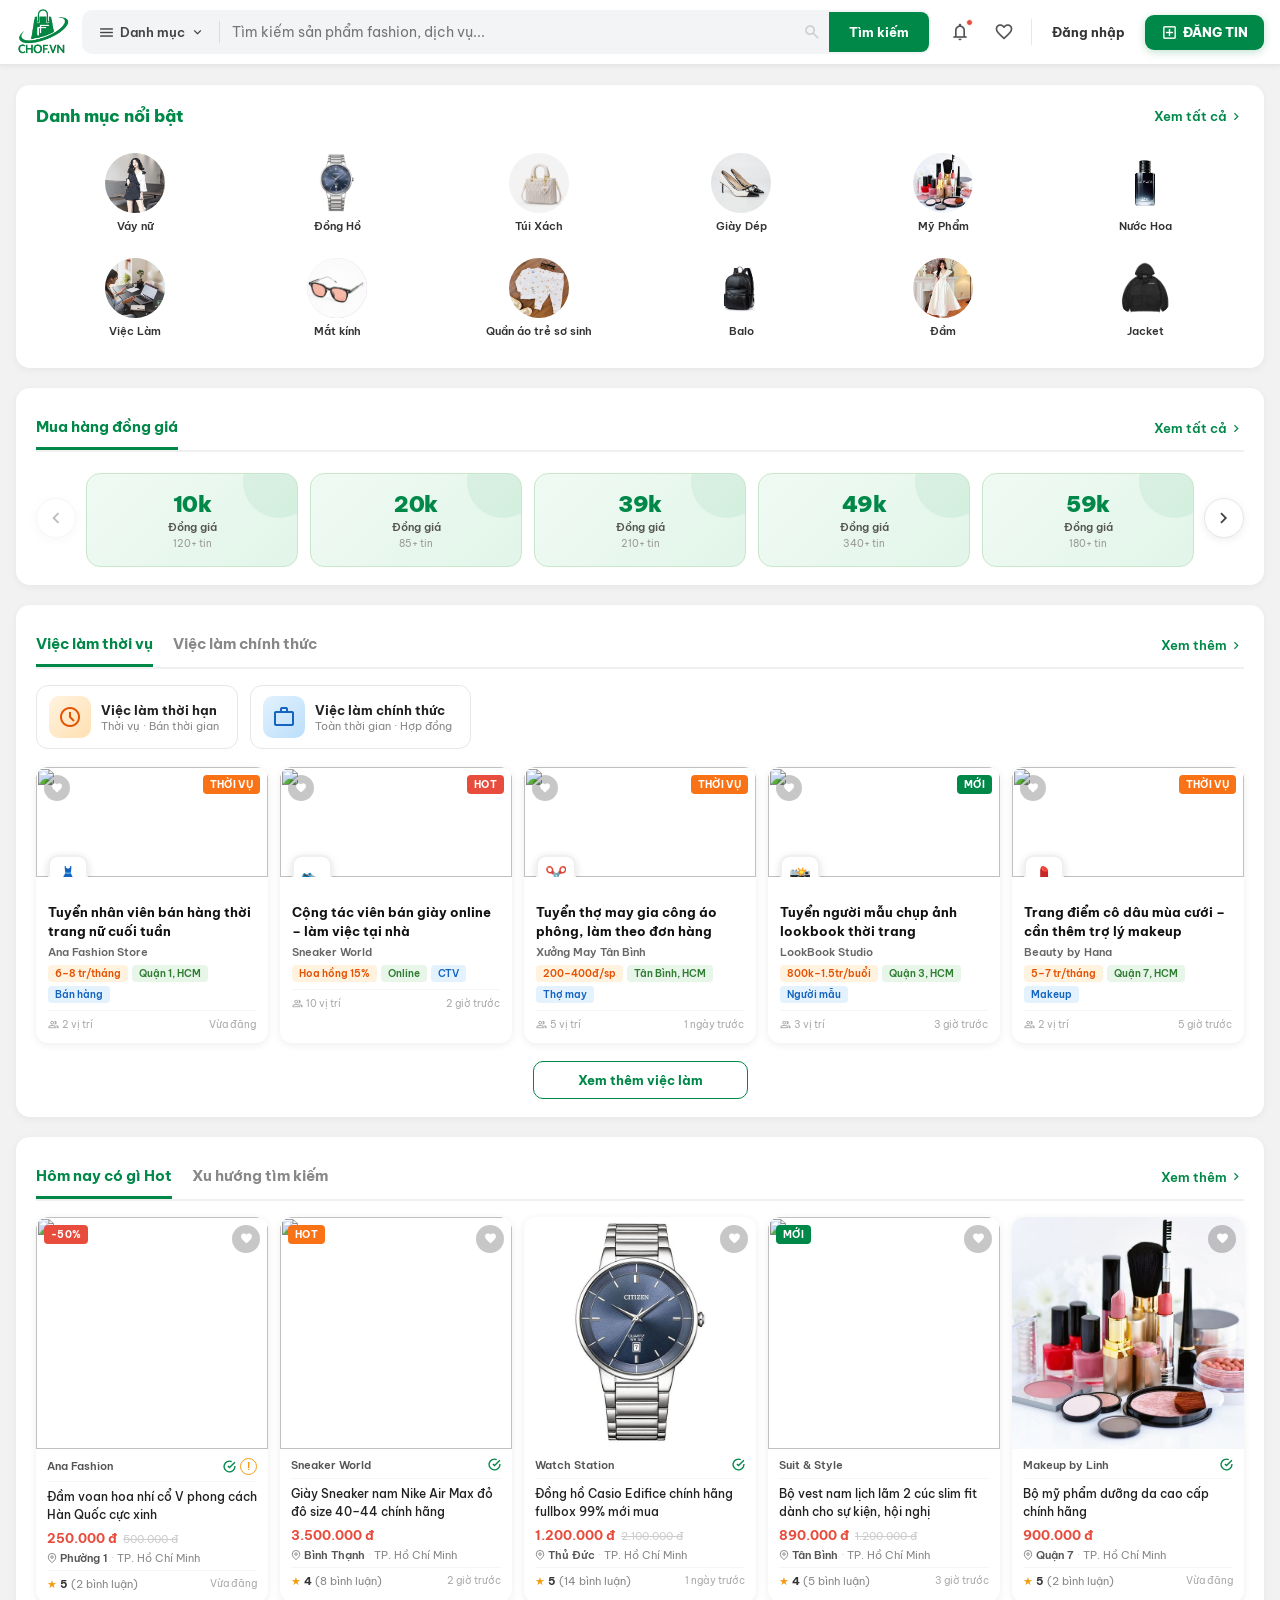
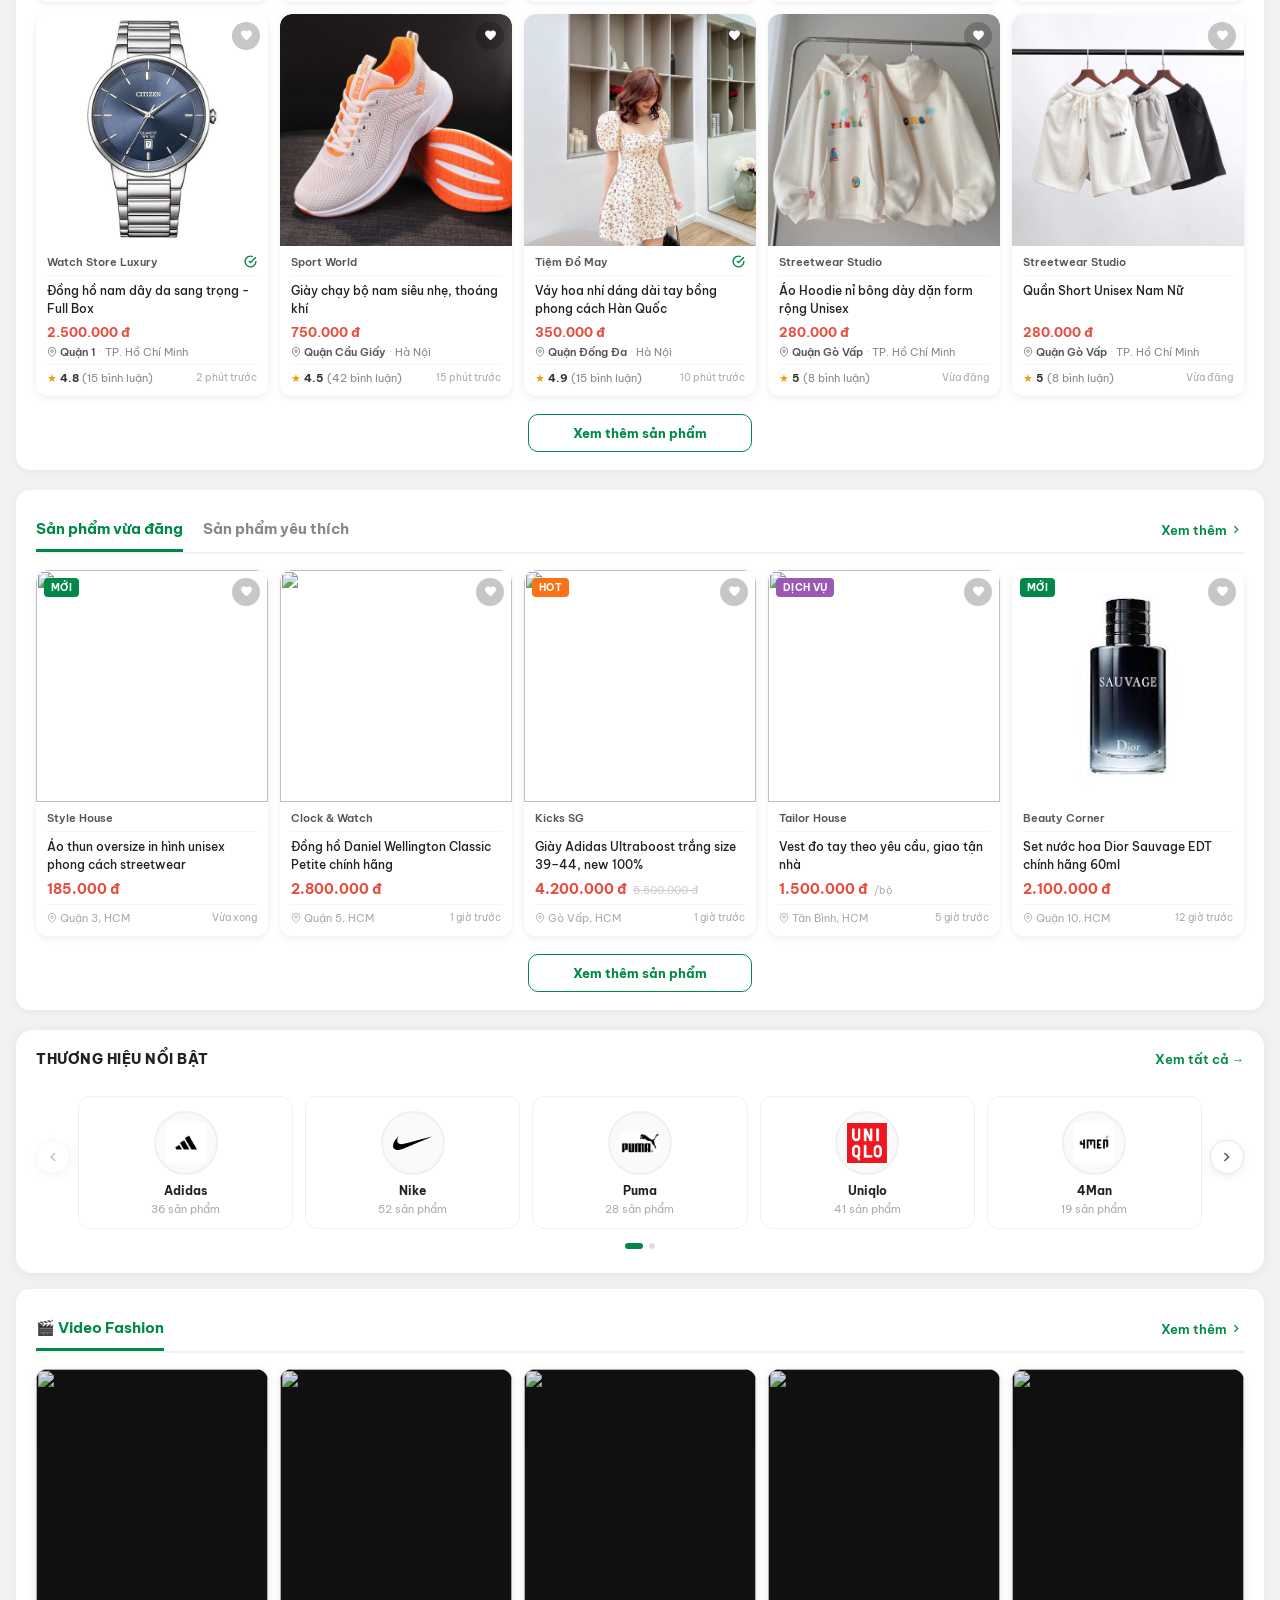
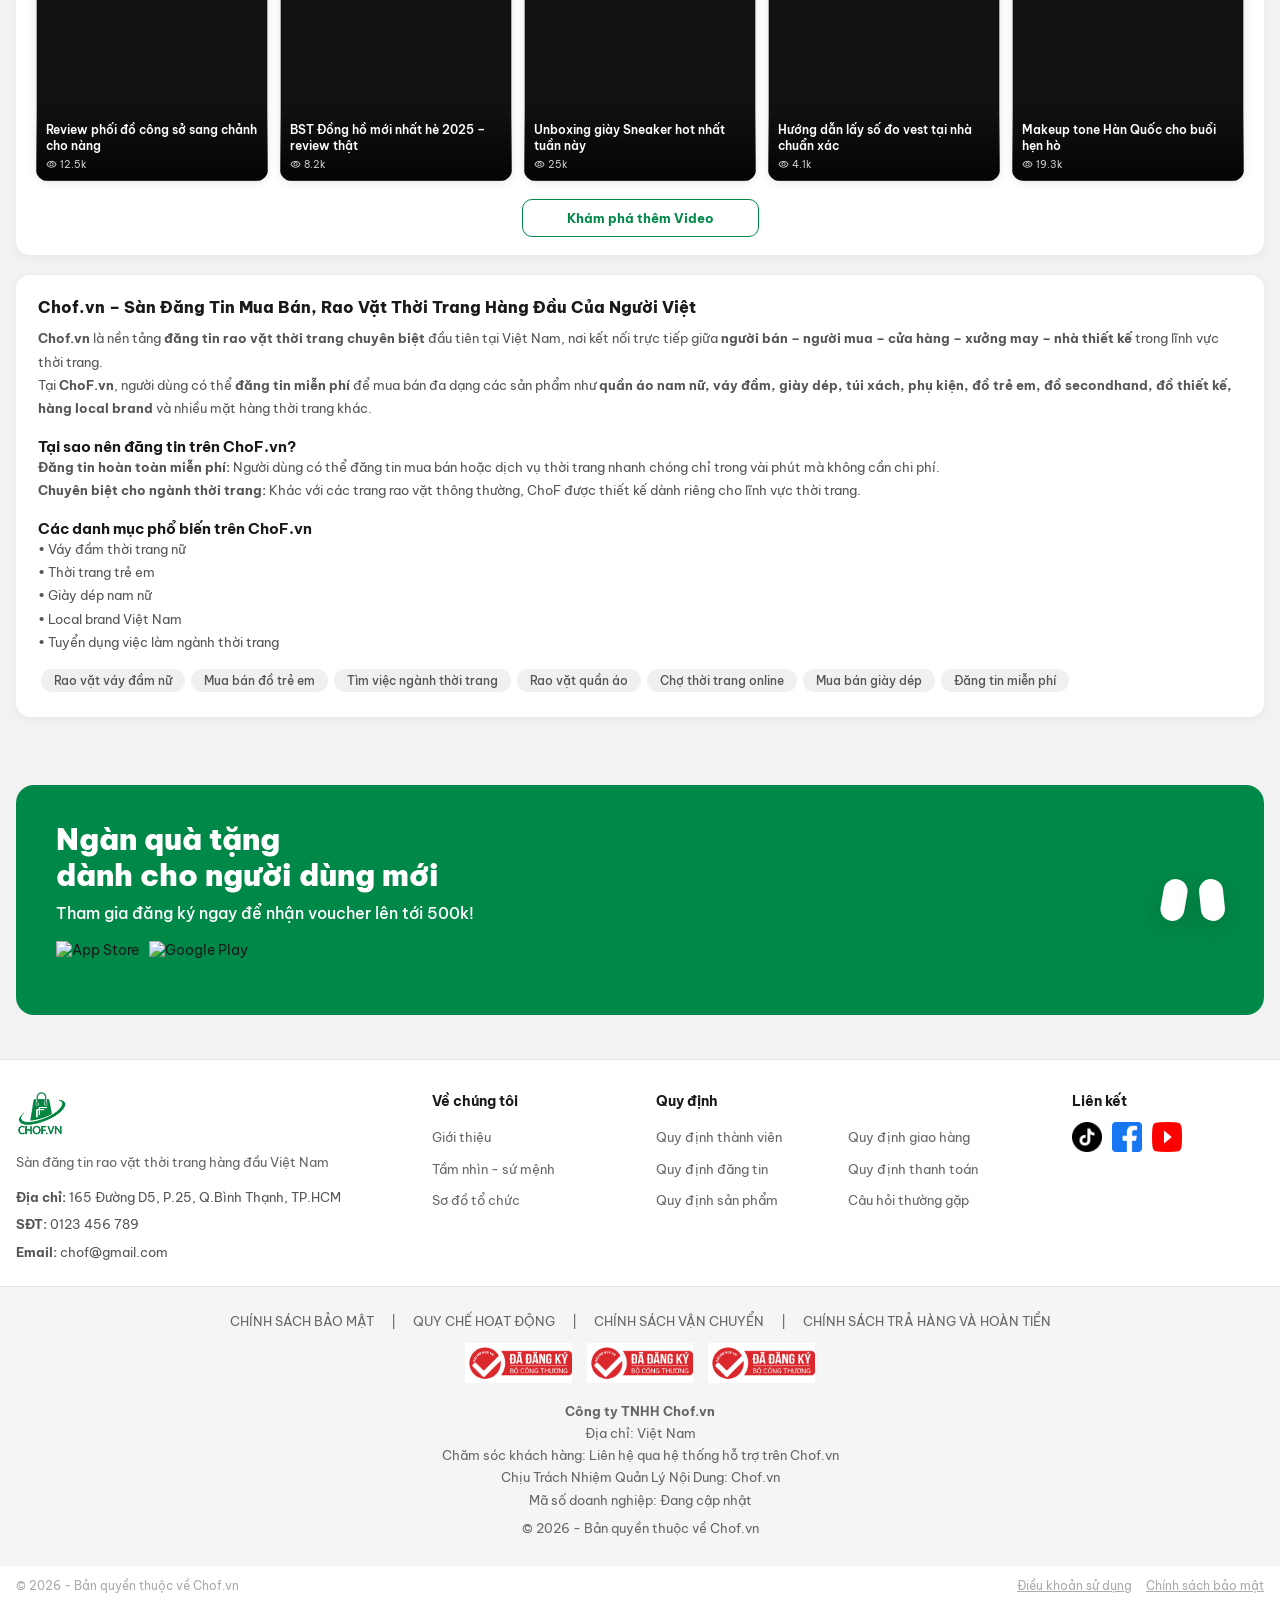
==== commit 773c54b4: "chỉnh css" ====
--- a/index.html
+++ b/index.html
@@ -3837,7 +3837,8 @@
                         </div>
                         <div class="brand-card">
                             <div class="brand-logo-wrap">
-                                <img src="/assets/gucci-logo-inkythuatso-01-02-09-59-44.jpg" alt="Gucci" class="brand-logo-placeholder">
+                                <img src="/assets/gucci-logo-inkythuatso-01-02-09-59-44.jpg" alt="Gucci"
+                                    class="brand-logo-placeholder">
                             </div>
                             <div class="brand-name">Gucci</div>
                             <div class="brand-meta">60 sản phẩm</div>
@@ -4022,6 +4023,54 @@
                 </div>
             </div>
         </div>
+
+<div style="
+background:#f5f5f5;
+border-top:1px solid #e5e7eb;
+padding:26px 16px;
+text-align:center;
+font-size:13px;
+color:#666;
+">
+
+    <div style="margin-bottom:12px;">
+        <a href="#" style="margin:0 14px;">CHÍNH SÁCH BẢO MẬT</a> |
+        <a href="#" style="margin:0 14px;">QUY CHẾ HOẠT ĐỘNG</a> |
+        <a href="#" style="margin:0 14px;">CHÍNH SÁCH VẬN CHUYỂN</a> |
+        <a href="#" style="margin:0 14px;">CHÍNH SÁCH TRẢ HÀNG VÀ HOÀN TIỀN</a>
+    </div>
+
+    <div style="margin:14px 0;">
+        <img src="/assets/dkbct.png" style="height:40px;margin:0 6px;">
+        <img src="/assets/dkbct.png" style="height:40px;margin:0 6px;">
+        <img src="/assets/dkbct.png" style="height:40px;margin:0 6px;">
+    </div>
+
+    <div style="line-height:1.7;">
+        <div><strong>Công ty TNHH Chof.vn</strong></div>
+
+        <div>
+        Địa chỉ: Việt Nam
+        </div>
+
+        <div>
+        Chăm sóc khách hàng: Liên hệ qua hệ thống hỗ trợ trên Chof.vn
+        </div>
+
+        <div>
+        Chịu Trách Nhiệm Quản Lý Nội Dung: Chof.vn
+        </div>
+
+        <div>
+        Mã số doanh nghiệp: Đang cập nhật
+        </div>
+
+        <div style="margin-top:6px;">
+        © 2026 - Bản quyền thuộc về Chof.vn
+        </div>
+    </div>
+
+</div>
         <div class="fb2">
             <p>© 2026 - Bản quyền thuộc về Chof.vn</p>
             <div style="display:flex;gap:14px;"><a href="#" style="color:#aaa;text-decoration:underline">Điều khoản sử
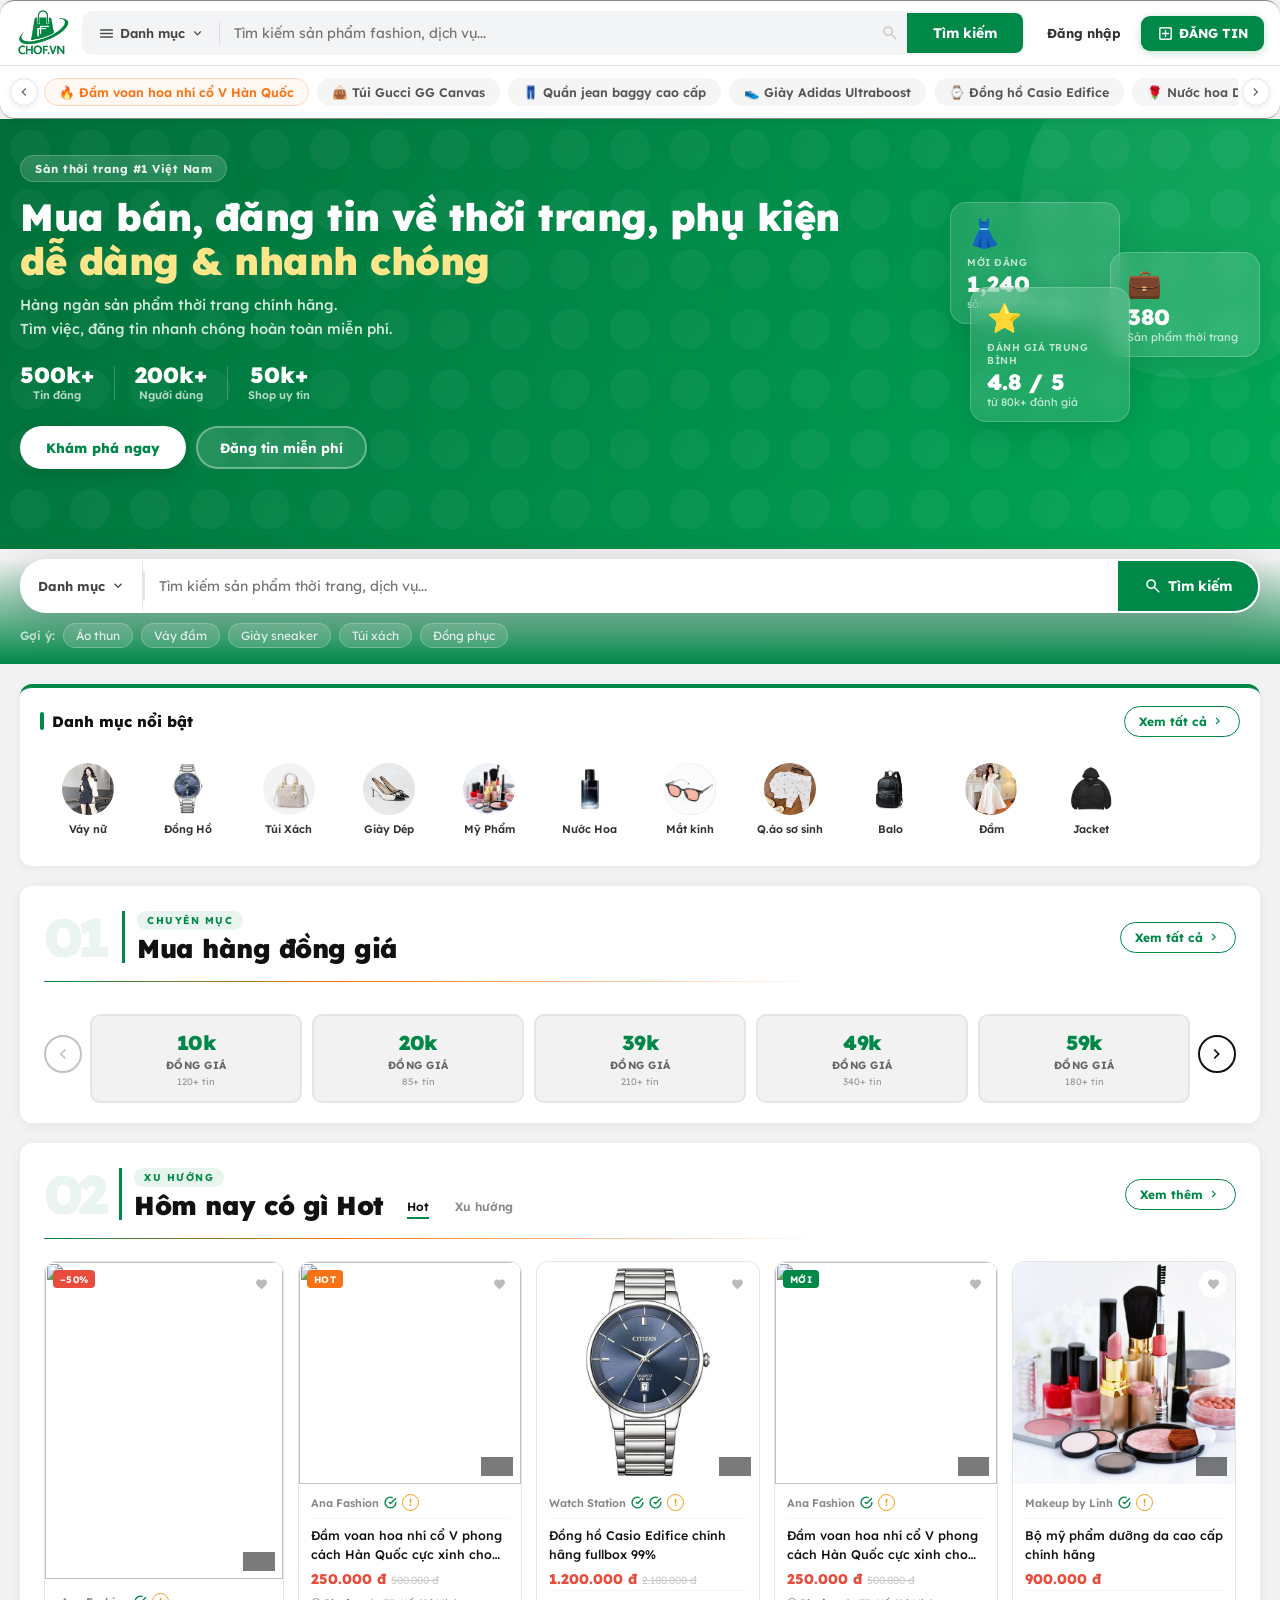
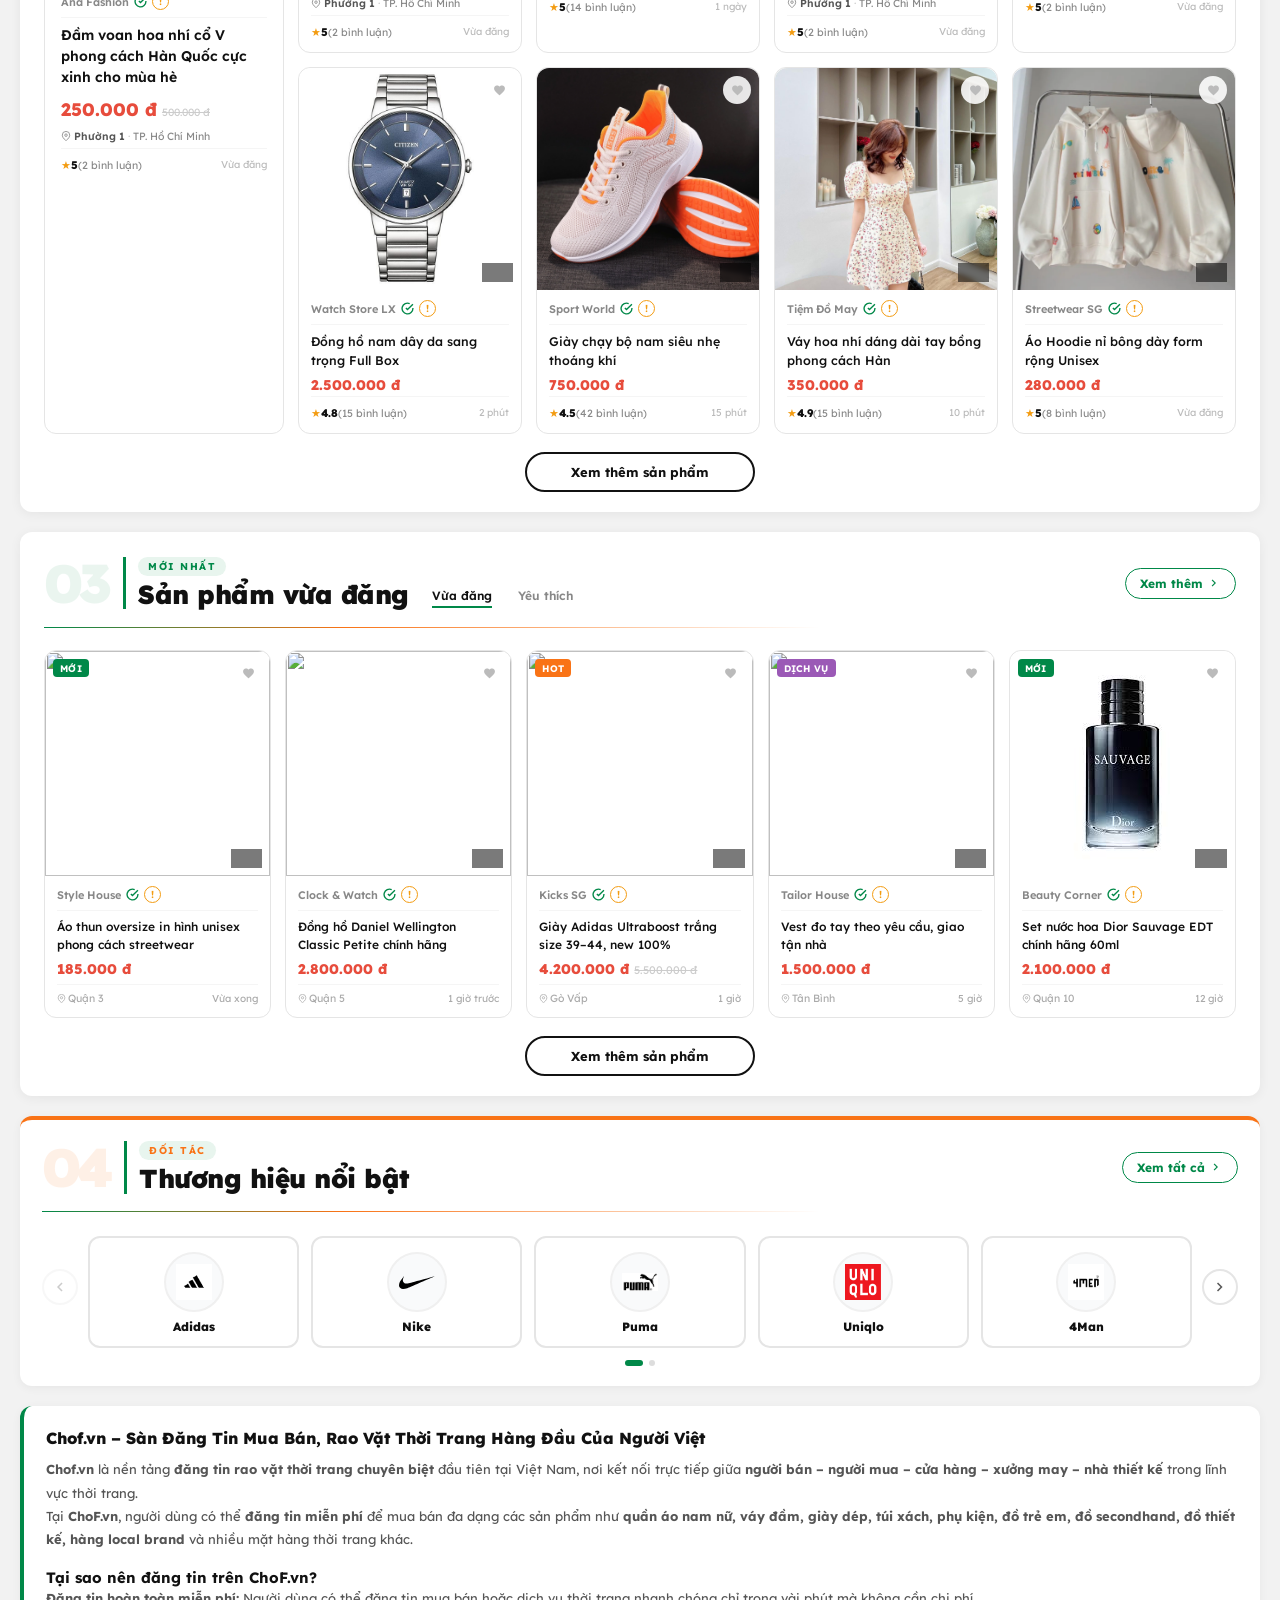
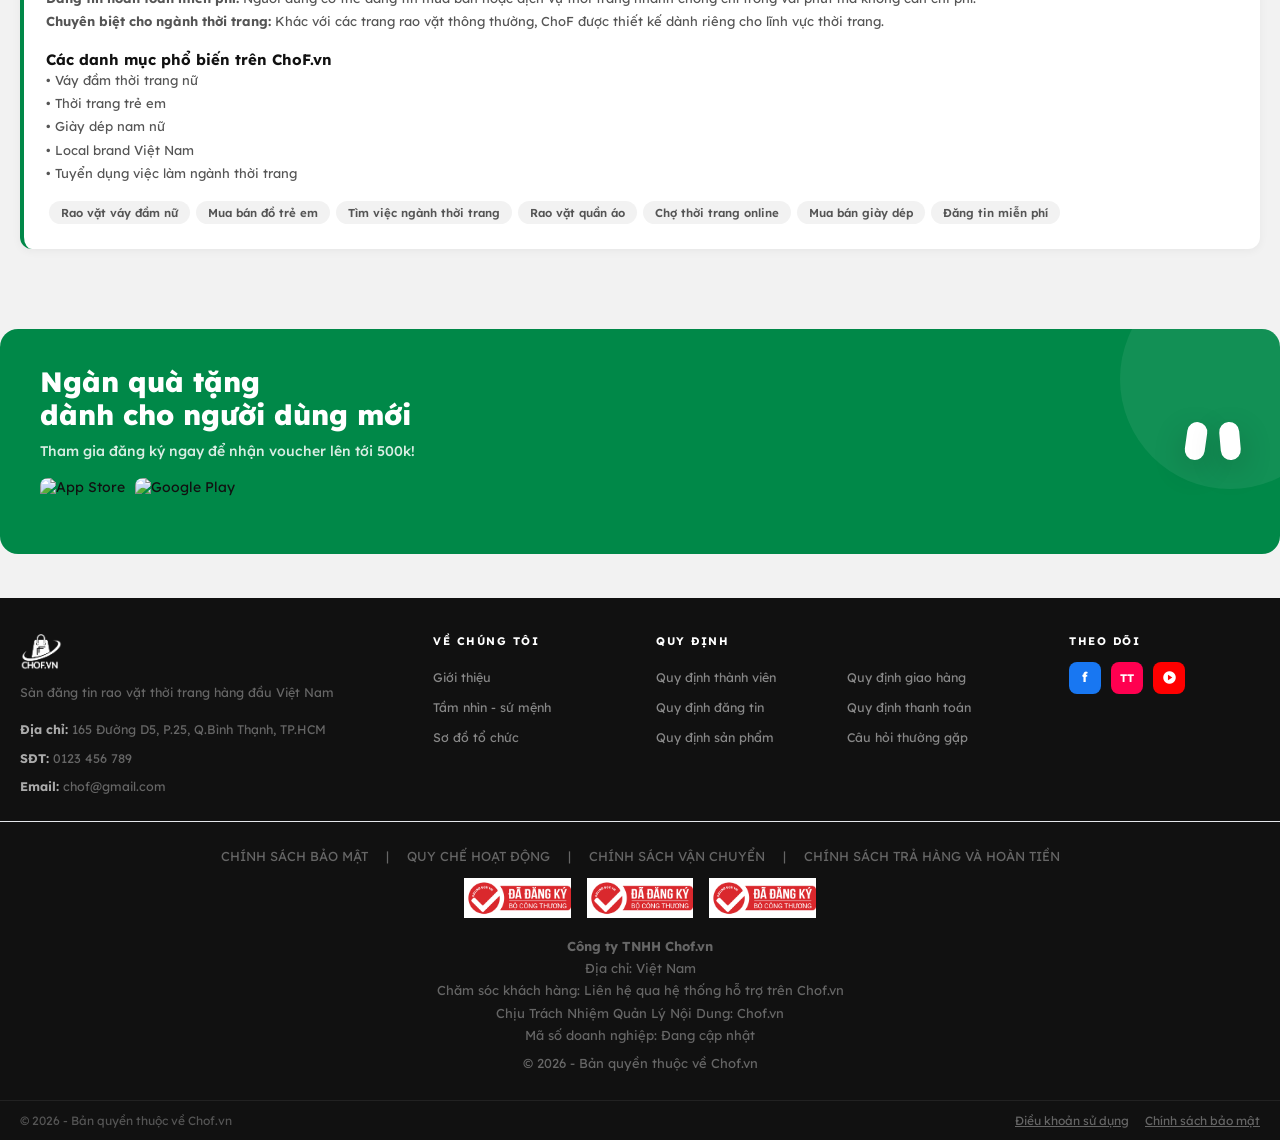
==== commit b4213156: "sửa" ====
--- a/index.html
+++ b/index.html
@@ -2,4327 +2,4779 @@
 <html lang="vi">
 
 <head>
-    <meta charset="utf-8" />
-    <meta name="viewport" content="width=device-width, initial-scale=1.0" />
-    <title>Chof.vn - Chợ Fashion & Dịch Vụ Hàng Đầu Việt Nam</title>
-    <link href="https://fonts.googleapis.com/css2?family=Be+Vietnam+Pro:wght@400;500;600;700;800;900&display=swap"
-        rel="stylesheet" />
-    <link href="https://fonts.googleapis.com/css2?family=Material+Symbols+Outlined:wght,FILL@100..700,0..1&display=swap"
-        rel="stylesheet" />
-    <style>
-        /* ══════════════════════════════════════
-           [GLOBAL] Reset & Base
-        ══════════════════════════════════════ */
-        :root {
-            --p: #008848;
-            --pd: #006635;
-            --pl: #e8f5ee;
-            --ac: #f97316;
-            --bg: #f2f2f2;
-        }
-
-        * {
-            box-sizing: border-box;
-            margin: 0;
-            padding: 0;
-        }
-
-        body {
-            font-family: 'Be Vietnam Pro', sans-serif;
-            background: var(--bg);
-            color: #1a1a1a;
-            font-size: 14px;
-        }
-
-        a {
-            text-decoration: none;
-            color: inherit;
-        }
-
-        .ms {
-            font-family: 'Material Symbols Outlined';
-            font-weight: normal;
-            font-style: normal;
-            font-size: 20px;
-            line-height: 1;
-            letter-spacing: normal;
-            text-transform: none;
-            display: inline-block;
-            white-space: nowrap;
-            direction: ltr;
-            font-variation-settings: 'FILL' 0, 'wght' 400, 'GRAD' 0, 'opsz' 24;
-            vertical-align: middle;
-        }
-
-        .msf {
-            font-variation-settings: 'FILL' 1, 'wght' 400, 'GRAD' 0, 'opsz' 24;
-        }
-
-
-        /* ══════════════════════════════════════
+  <meta charset="utf-8" />
+  <meta name="viewport" content="width=device-width,initial-scale=1.0" />
+  <title>Chof.vn – Chợ Fashion & Dịch Vụ Hàng Đầu Việt Nam</title>
+  <link href="https://fonts.googleapis.com/css2?family=Lexend:wght@300;400;500;600;700;800;900&display=swap"
+    rel="stylesheet" />
+  <link href="https://fonts.googleapis.com/css2?family=Material+Symbols+Outlined:wght,FILL@100..700,0..1&display=swap"
+    rel="stylesheet" />
+  <style>
+    :root {
+      --p: #008848;
+      --pd: #006635;
+      --pl: #e8f5ee;
+      --ac: #f97316;
+      --bg: #f2f2f2;
+      --ink: #111;
+      --muted: #888;
+      --line: #e5e5e5;
+      --card: #fff;
+      --r: 12px
+    }
+
+    *,
+    *::before,
+    *::after {
+      box-sizing: border-box;
+      margin: 0;
+      padding: 0
+    }
+
+    body {
+      font-family: 'Lexend', sans-serif;
+      background: var(--bg);
+      color: var(--ink);
+      font-size: 14px;
+      -webkit-font-smoothing: antialiased
+    }
+
+    a {
+      text-decoration: none;
+      color: inherit
+    }
+
+    .ms {
+      font-family: 'Material Symbols Outlined';
+      font-weight: normal;
+      font-style: normal;
+      font-size: 20px;
+      line-height: 1;
+      letter-spacing: normal;
+      text-transform: none;
+      display: inline-block;
+      white-space: nowrap;
+      direction: ltr;
+      font-variation-settings: 'FILL' 0, 'wght' 400, 'GRAD' 0, 'opsz' 24;
+      vertical-align: middle
+    }
+
+    .msf {
+      font-variation-settings: 'FILL' 1, 'wght' 400, 'GRAD' 0, 'opsz' 24
+    }
+
+    /* ══════════════════════════════════════
            [HEADER] Sticky header & logo
         ══════════════════════════════════════ */
-        header {
-            position: sticky;
-            top: 0;
-            z-index: 500;
-            background: #fff;
-            border-bottom: 1px solid #e5e7eb;
-            box-shadow: 0 1px 6px rgba(0, 0, 0, .07);
-        }
-
-        .hdr {
-            max-width: 1280px;
-            margin: 0 auto;
-            padding: 0 16px;
-            height: 64px;
-            display: flex;
-            align-items: center;
-            gap: 12px;
-        }
-
-        .logo img {
-            height: 46px;
-            width: auto;
-            object-fit: contain;
-            display: block;
-        }
-
-        .logo-txt {
-            font-size: 22px;
-            font-weight: 900;
-            color: var(--p);
-        }
-
-        .logo-txt em {
-            color: var(--ac);
-            font-style: normal;
-        }
-
-        /* ══════════════════════════════════════
+    header {
+      position: sticky;
+      top: 0;
+      z-index: 500;
+      background: #fff;
+      border-top: 1px solid #888888;
+      border-radius: 15px 15px 15px 15px;
+      border-bottom: 1px solid #888888;
+      box-shadow: 0 1px 6px rgba(0, 0, 0, .07);
+    }
+
+    .hdr {
+      max-width: 1280px;
+      margin: 0 auto;
+      padding: 0 16px;
+      height: 64px;
+      display: flex;
+      align-items: center;
+      gap: 12px;
+    }
+
+    .logo img {
+      height: 46px;
+      width: auto;
+      object-fit: contain;
+      display: block;
+    }
+
+    .logo-txt {
+      font-size: 22px;
+      font-weight: 900;
+      color: var(--p);
+    }
+
+    .logo-txt em {
+      color: var(--ac);
+      font-style: normal;
+    }
+
+    /* ══════════════════════════════════════
            [HEADER] Search bar
         ══════════════════════════════════════ */
-        .sw {
-            flex: 1;
-            position: relative;
-            min-width: 0;
-        }
-
-        .sb {
-            display: flex;
-            align-items: stretch;
-            height: 44px;
-            background: #f3f4f6;
-            border: 2px solid transparent;
-            border-radius: 10px;
-            transition: border-color .18s, background .18s;
-        }
-
-        .sb:focus-within {
-            border-color: var(--p);
-            background: #fff;
-        }
-
-        .sb:focus-within .sdiv {
-            background: #d4e9dd;
-        }
-
-        .scat {
-            display: flex;
-            align-items: center;
-            gap: 5px;
-            padding: 0 14px;
-            font-size: 13px;
-            font-weight: 600;
-            color: #444;
-            background: none;
-            border: none;
-            cursor: pointer;
-            white-space: nowrap;
-            flex-shrink: 0;
-            font-family: inherit;
-            transition: color .15s;
-        }
-
-        .scat:hover {
-            color: var(--p);
-        }
-
-        .sdiv {
-            width: 1px;
-            background: #ddd;
-            margin: 9px 0;
-            flex-shrink: 0;
-            transition: background .18s;
-        }
-
-        .sinput {
-            flex: 1;
-            border: none;
-            background: transparent;
-            outline: none;
-            padding: 0 12px;
-            font-size: 13.5px;
-            font-family: inherit;
-            min-width: 0;
-        }
-
-        .sico {
-            display: flex;
-            align-items: center;
-            padding: 0 8px;
-            color: #ccc;
-            background: none;
-            border: none;
-            cursor: pointer;
-            flex-shrink: 0;
-        }
-
-        .sbtn {
-            background: var(--p);
-            color: #fff;
-            border: none;
-            padding: 0 20px;
-            font-weight: 700;
-            font-size: 13px;
-            cursor: pointer;
-            border-radius: 0 8px 8px 0;
-            font-family: inherit;
-            white-space: nowrap;
-            transition: background .15s;
-            flex-shrink: 0;
-        }
-
-        .sbtn:hover {
-            background: var(--pd);
-        }
-
-        /* ══════════════════════════════════════
+    .sw {
+      flex: 1;
+      position: relative;
+      min-width: 0;
+    }
+
+    .sb {
+      display: flex;
+      align-items: stretch;
+      height: 44px;
+      background: #f3f4f6;
+      border: 2px solid transparent;
+      border-radius: 10px;
+      transition: border-color .18s, background .18s;
+    }
+
+    .sb:focus-within {
+      border-color: var(--p);
+      background: #fff;
+    }
+
+    .sb:focus-within .sdiv {
+      background: #d4e9dd;
+    }
+
+    .scat {
+      display: flex;
+      align-items: center;
+      gap: 5px;
+      padding: 0 14px;
+      font-size: 13px;
+      font-weight: 600;
+      color: #444;
+      background: none;
+      border: none;
+      cursor: pointer;
+      white-space: nowrap;
+      flex-shrink: 0;
+      font-family: inherit;
+      transition: color .15s;
+    }
+
+    .scat:hover {
+      color: var(--p);
+    }
+
+    .sdiv {
+      width: 1px;
+      background: #ddd;
+      margin: 9px 0;
+      flex-shrink: 0;
+      transition: background .18s;
+    }
+
+    .sinput {
+      flex: 1;
+      border: none;
+      background: transparent;
+      outline: none;
+      padding: 0 12px;
+      font-size: 13.5px;
+      font-family: inherit;
+      min-width: 0;
+    }
+
+    .sico {
+      display: flex;
+      align-items: center;
+      padding: 0 8px;
+      color: #ccc;
+      background: none;
+      border: none;
+      cursor: pointer;
+      flex-shrink: 0;
+    }
+
+    .sbtn {
+      background: var(--p);
+      color: #fff;
+      border: none;
+      padding: 0 20px;
+      font-weight: 700;
+      font-size: 13px;
+      cursor: pointer;
+      border-radius: 0 8px 8px 0;
+      font-family: inherit;
+      white-space: nowrap;
+      transition: background .15s;
+      flex-shrink: 0;
+    }
+
+    .sbtn:hover {
+      background: var(--pd);
+    }
+
+    /* ══════════════════════════════════════
            [HEADER] Mega menu
         ══════════════════════════════════════ */
-        .manchor {
-            position: absolute;
-            top: calc(100% + 6px);
-            left: 0;
-            z-index: 800;
-        }
-
-        .mm {
-            display: none;
-            width: min(920px, 96vw);
-            background: #fff;
-            border: 1px solid #e5e7eb;
-            border-radius: 12px;
-            box-shadow: 0 16px 48px rgba(0, 0, 0, .13);
-            overflow: hidden;
-        }
-
-        .mm.open {
-            display: flex;
-        }
-
-        .mml {
-            width: 196px;
-            background: #f9fafb;
-            border-right: 1px solid #f0f0f0;
-            padding: 6px 0;
-            flex-shrink: 0;
-        }
-
-        .ml1 {
-            display: flex;
-            align-items: center;
-            justify-content: space-between;
-            padding: 10px 14px;
-            font-size: 13px;
-            font-weight: 500;
-            cursor: pointer;
-            border-left: 3px solid transparent;
-            color: #444;
-            transition: background .12s, color .12s;
-        }
-
-        .ml1:hover,
-        .ml1.active {
-            background: #fff;
-            color: var(--p);
-            border-left-color: var(--p);
-            font-weight: 600;
-        }
-
-        .mmr {
-            flex: 1;
-            padding: 20px 24px;
-            overflow-y: auto;
-            max-height: 480px;
-        }
-
-        .mp {
-            display: none;
-        }
-
-        .mp.active {
-            display: grid;
-            grid-template-columns: repeat(auto-fill, minmax(140px, 1fr));
-            gap: 18px 24px;
-        }
-
-        .mp h3 {
-            font-size: 12px;
-            font-weight: 700;
-            color: var(--p);
-            margin-bottom: 7px;
-            padding-bottom: 5px;
-            border-bottom: 1px solid #f0f0f0;
-        }
-
-        .mp ul {
-            list-style: none;
-        }
-
-        .mp li {
-            font-size: 12px;
-            color: #555;
-            padding: 3px 0;
-            cursor: pointer;
-            transition: color .12s;
-        }
-
-        .mp li:hover {
-            color: var(--p);
-        }
-
-        /* ══════════════════════════════════════
+    .manchor {
+      position: absolute;
+      top: calc(100% + 6px);
+      left: 0;
+      z-index: 800;
+    }
+
+    .mm {
+      display: none;
+      width: min(920px, 96vw);
+      background: #fff;
+      border-radius: 16px;
+      box-shadow: 0 24px 64px rgba(0, 0, 0, .18);
+      overflow: hidden;
+      flex-direction: column;
+    }
+
+    .mm.open {
+      display: flex;
+    }
+
+    .mm-hd {
+      background: linear-gradient(120deg, var(--p) 0%, #00b85a 100%);
+      padding: 13px 20px;
+      display: flex;
+      align-items: center;
+      justify-content: space-between;
+      flex-shrink: 0;
+    }
+
+    .mm-hd-title {
+      font-size: 13.5px;
+      font-weight: 800;
+      color: #fff;
+      letter-spacing: .1px;
+    }
+
+    .mm-hd-sub {
+      font-size: 11px;
+      color: rgba(255, 255, 255, .78);
+      font-weight: 500;
+    }
+
+    .mm-body {
+      display: flex;
+      flex: 1;
+      overflow: hidden;
+    }
+
+    .mml {
+      width: 196px;
+      background: #f8fafc;
+      border-right: 1px solid #eef0f3;
+      padding: 8px 0;
+      flex-shrink: 0;
+      display: flex;
+      flex-direction: column;
+    }
+
+    .mml a {
+      display: block;
+      color: inherit;
+    }
+
+    .ml1 {
+      display: flex;
+      align-items: center;
+      gap: 9px;
+      padding: 10px 14px;
+      font-size: 13px;
+      font-weight: 500;
+      cursor: pointer;
+      border-left: 3px solid transparent;
+      color: #555;
+      transition: background .12s, color .12s, border-color .12s;
+    }
+
+    .ml1:hover,
+    .ml1.active {
+      background: #fff;
+      color: var(--p);
+      border-left-color: var(--p);
+      font-weight: 700;
+    }
+
+    .ml1-icon {
+      font-size: 15px;
+      flex-shrink: 0;
+    }
+
+    .ml1-label {
+      flex: 1;
+    }
+
+    .mml-foot {
+      margin-top: auto;
+      padding: 10px 14px;
+      border-top: 1px solid #eef0f3;
+    }
+
+    .mml-foot a {
+      display: flex;
+      align-items: center;
+      gap: 4px;
+      font-size: 12px;
+      font-weight: 700;
+      color: var(--p);
+    }
+
+    .mml-foot a:hover {
+      text-decoration: underline;
+    }
+
+    .mmr {
+      flex: 1;
+      padding: 20px 24px;
+      overflow-y: auto;
+      max-height: 420px;
+    }
+
+    .mp {
+      display: none;
+    }
+
+    .mp.active {
+      display: grid;
+      grid-template-columns: repeat(4, 1fr);
+      gap: 16px 22px;
+    }
+
+    .mp>div>a {
+      display: block;
+      color: inherit;
+    }
+
+    .mp h3 {
+      font-size: 11.5px;
+      font-weight: 800;
+      color: var(--p);
+      margin-bottom: 8px;
+      padding-bottom: 5px;
+      border-bottom: 2px solid var(--pl);
+      text-transform: uppercase;
+      letter-spacing: .3px;
+    }
+
+    .mp ul {
+      list-style: none;
+    }
+
+    .mp li {
+      font-size: 12px;
+      color: #555;
+      padding: 3px 0;
+      cursor: pointer;
+      transition: color .12s;
+    }
+
+    .mp li:hover {
+      color: var(--p);
+    }
+
+    /* ══════════════════════════════════════
+           [HEADER] Mega menu mobile overlay
+        ══════════════════════════════════════ */
+    @media(max-width:768px) {
+      .sc-label {
+        display: none
+      }
+
+      /* Danh mục mobile: full-screen overlay + bottom sheet */
+      .manchor {
+        position: fixed;
+        top: 0;
+        left: 0;
+        right: 0;
+        bottom: 0;
+        z-index: 900;
+        background: rgba(0, 0, 0, .48);
+        display: none;
+        align-items: flex-end;
+      }
+
+      .manchor.mob-open {
+        display: flex
+      }
+
+      .mm {
+        width: 100% !important;
+        max-width: 100% !important;
+        border-radius: 20px 20px 0 0;
+        max-height: 72vh;
+        overflow-y: auto;
+      }
+
+      .mm-body {
+        flex-direction: column
+      }
+
+      .mml {
+        width: 100%;
+        border-right: none;
+        border-bottom: 1px solid #eef0f3;
+        padding: 8px 0 4px;
+        display: grid;
+        grid-template-columns: 1fr 1fr;
+      }
+
+      .mml-foot {
+        grid-column: 1/-1
+      }
+
+      .mmr {
+        display: none
+      }
+
+      /* Hide login + search submit on mobile */
+      .blogin {
+        display: none
+      }
+
+      .sbtn {
+        display: none !important
+      }
+    }
+
+    /* ══════════════════════════════════════
            [HEADER] Search dropdown
         ══════════════════════════════════════ */
-        .sdrop {
-            display: none;
-            position: absolute;
-            top: calc(100% + 6px);
-            left: 0;
-            right: 0;
-            background: #fff;
-            border: 1px solid #e5e7eb;
-            border-radius: 12px;
-            box-shadow: 0 12px 36px rgba(0, 0, 0, .1);
-            z-index: 799;
-            padding: 16px;
-        }
-
-        .sdrop.open {
-            display: block;
-        }
-
-        .sdt {
-            font-size: 10.5px;
-            font-weight: 700;
-            color: #aaa;
-            text-transform: uppercase;
-            letter-spacing: .5px;
-            margin-bottom: 8px;
-        }
-
-        .sdtags {
-            display: flex;
-            flex-wrap: wrap;
-            gap: 6px;
-            margin-bottom: 4px;
-        }
-
-        .sdtag {
-            padding: 5px 12px;
-            background: #f3f4f6;
-            border-radius: 20px;
-            font-size: 12px;
-            color: #444;
-            cursor: pointer;
-            transition: background .12s, color .12s;
-            display: flex;
-            align-items: center;
-            gap: 4px;
-        }
-
-        .sdtag:hover {
-            background: var(--pl);
-            color: var(--p);
-        }
-
-        .sditem {
-            display: flex;
-            align-items: center;
-            gap: 10px;
-            padding: 7px 6px;
-            border-radius: 8px;
-            cursor: pointer;
-            transition: background .12s;
-        }
-
-        .sditem:hover {
-            background: #f9fafb;
-        }
-
-        .sditem img {
-            width: 38px;
-            height: 38px;
-            object-fit: cover;
-            border-radius: 6px;
-            flex-shrink: 0;
-        }
-
-        .sdn {
-            font-size: 12.5px;
-            font-weight: 500;
-            color: #222;
-        }
-
-        .sdpr {
-            font-size: 12px;
-            color: #e74c3c;
-            font-weight: 600;
-        }
-
-        .sdsh {
-            font-size: 11px;
-            color: #aaa;
-        }
-
-        .sdsep {
-            height: 1px;
-            background: #f0f0f0;
-            margin: 10px 0;
-        }
-
-        /* ══════════════════════════════════════
+    .sdrop {
+      display: none;
+      position: absolute;
+      top: calc(100% + 6px);
+      left: 0;
+      right: 0;
+      background: #fff;
+      border: 1px solid #e5e7eb;
+      border-radius: 12px;
+      box-shadow: 0 12px 36px rgba(0, 0, 0, .1);
+      z-index: 799;
+      padding: 16px;
+    }
+
+    .sdrop.open {
+      display: block;
+    }
+
+    .sdt {
+      font-size: 10.5px;
+      font-weight: 700;
+      color: #aaa;
+      text-transform: uppercase;
+      letter-spacing: .5px;
+      margin-bottom: 8px;
+    }
+
+    .sdtags {
+      display: flex;
+      flex-wrap: wrap;
+      gap: 6px;
+      margin-bottom: 4px;
+    }
+
+    .sdtag {
+      padding: 5px 12px;
+      background: #f3f4f6;
+      border-radius: 20px;
+      font-size: 12px;
+      color: #444;
+      cursor: pointer;
+      transition: background .12s, color .12s;
+      display: flex;
+      align-items: center;
+      gap: 4px;
+    }
+
+    .sdtag:hover {
+      background: var(--pl);
+      color: var(--p);
+    }
+
+    .sditem {
+      display: flex;
+      align-items: center;
+      gap: 10px;
+      padding: 7px 6px;
+      border-radius: 8px;
+      cursor: pointer;
+      transition: background .12s;
+    }
+
+    .sditem:hover {
+      background: #f9fafb;
+    }
+
+    .sditem img {
+      width: 38px;
+      height: 38px;
+      object-fit: cover;
+      border-radius: 6px;
+      flex-shrink: 0;
+    }
+
+    .sdn {
+      font-size: 12.5px;
+      font-weight: 500;
+      color: #222;
+    }
+
+    .sdpr {
+      font-size: 12px;
+      color: #e74c3c;
+      font-weight: 600;
+    }
+
+    .sdsh {
+      font-size: 11px;
+      color: #aaa;
+    }
+
+    .sdsep {
+      height: 1px;
+      background: #f0f0f0;
+      margin: 10px 0;
+    }
+
+    .uavatar {
+      display: none;
+      position: relative;
+    }
+
+    .uavatar-btn {
+      width: 36px;
+      height: 36px;
+      border-radius: 50%;
+      background: var(--p);
+      color: #fff;
+      font-size: 15px;
+      font-weight: 800;
+      border: 2px solid var(--pl);
+      cursor: pointer;
+      display: flex;
+      align-items: center;
+      justify-content: center;
+      overflow: hidden;
+      transition: box-shadow .18s;
+      padding: 0;
+    }
+
+    .uavatar-btn:hover {
+      box-shadow: 0 0 0 3px var(--pl);
+    }
+
+    .uavatar-btn img {
+      width: 100%;
+      height: 100%;
+      object-fit: cover;
+      border-radius: 50%;
+    }
+
+    .udrop {
+      display: none;
+      position: absolute;
+      top: calc(100% + 10px);
+      right: 0;
+      width: 220px;
+      background: #fff;
+      border: 1px solid var(--line);
+      border-radius: 14px;
+      box-shadow: 0 12px 40px rgba(0, 0, 0, .13);
+      z-index: 900;
+      padding: 6px 0;
+      overflow: hidden;
+    }
+
+    .udrop.open {
+      display: block;
+    }
+
+    .udrop-item {
+      display: flex;
+      align-items: center;
+      gap: 10px;
+      padding: 10px 16px;
+      font-size: 13px;
+      font-weight: 600;
+      color: #333;
+      cursor: pointer;
+      transition: background .12s, color .12s;
+    }
+
+    .udrop-item:hover {
+      background: var(--pl);
+      color: var(--p);
+    }
+
+    .udrop-item .ms {
+      font-size: 18px;
+      color: #888;
+      flex-shrink: 0;
+    }
+
+    .udrop-item:hover .ms {
+      color: var(--p);
+    }
+
+    .udrop-sep {
+      height: 1px;
+      background: var(--line);
+      margin: 4px 0;
+    }
+
+    .udrop-item.danger {
+      color: #e74c3c;
+    }
+
+    .udrop-item.danger .ms {
+      color: #e74c3c;
+    }
+
+    .udrop-item.danger:hover {
+      background: #fff5f5;
+      color: #c0392b;
+    }
+
+    /* ══════════════════════════════════════
            [HEADER] Actions (notify, fav, login, post)
         ══════════════════════════════════════ */
-        .ha {
-            display: flex;
-            align-items: center;
-            gap: 10px;
-            flex-shrink: 0;
-        }
-
-        .ibtn {
-            background: none;
-            border: none;
-            cursor: pointer;
-            color: #555;
-            padding: 7px;
-            display: flex;
-            align-items: center;
-            border-radius: 8px;
-            position: relative;
-        }
-
-        .ibtn:hover {
-            background: #f3f4f6;
-        }
-
-        .ndot {
-            position: absolute;
-            top: 4px;
-            right: 4px;
-            width: 7px;
-            height: 7px;
-            background: #e74c3c;
-            border-radius: 50%;
-            border: 1.5px solid #fff;
-        }
-
-        .hdiv {
-            width: 1px;
-            height: 26px;
-            background: #e5e7eb;
-            flex-shrink: 0;
-        }
-
-        .blogin {
-            background: none;
-            border: none;
-            font-size: 13px;
-            font-weight: 700;
-            color: #333;
-            cursor: pointer;
-            font-family: inherit;
-            padding: 7px 10px;
-            border-radius: 8px;
-            transition: color .15s;
-        }
-
-        .blogin:hover {
-            color: var(--p);
-        }
-
-        .bpost {
-            background: var(--p);
-            color: #fff;
-            border: none;
-            padding: 9px 16px;
-            border-radius: 9px;
-            font-weight: 800;
-            font-size: 13px;
-            cursor: pointer;
-            display: flex;
-            align-items: center;
-            gap: 5px;
-            font-family: inherit;
-            box-shadow: 0 2px 8px rgba(0, 136, 72, .25);
-            white-space: nowrap;
-            transition: background .15s;
-        }
-
-        .bpost:hover {
-            background: var(--pd);
-        }
-
-        .bpost-plus {
-            display: none;
-        }
-
-
-        /* ══════════════════════════════════════
-           [LAYOUT] Main container & Section wrap
-        ══════════════════════════════════════ */
-        .main {
-            max-width: 1280px;
-            margin: 0 auto;
-            padding: 20px 16px 48px;
-        }
-
-        .sec {
-            background: #fff;
-            border-radius: 14px;
-            padding: 18px 20px;
-            box-shadow: 0 2px 8px rgba(0, 0, 0, .05);
-            margin-bottom: 20px;
-        }
-
-        .sch {
-            display: flex;
-            align-items: center;
-            justify-content: space-between;
-            border-bottom: 2px solid #f0f0f0;
-            padding-bottom: 0;
-            margin-bottom: 16px;
-        }
-
-        .schtabs {
-            display: flex;
-            gap: 20px;
-        }
-
-        .tabbtn {
-            padding: 11px 0;
-            font-size: 15px;
-            font-weight: 700;
-            color: #888;
-            cursor: pointer;
-            border: none;
-            border-bottom: 3px solid transparent;
-            background: none;
-            font-family: inherit;
-            transition: color .15s;
-        }
-
-        .tabbtn.active {
-            color: var(--p);
-            border-bottom-color: var(--p);
-        }
-
-        .smore {
-            font-size: 13px;
-            font-weight: 600;
-            color: var(--p);
-            display: flex;
-            align-items: center;
-            gap: 2px;
-        }
-
-        .smore:hover {
-            text-decoration: underline;
-        }
-
-
-        /* ══════════════════════════════════════
-           [CATEGORIES] Featured category section
-        ══════════════════════════════════════ */
-        .catsec {
-            background: #fff;
-            border-radius: 14px;
-            padding: 20px;
-            box-shadow: 0 2px 8px rgba(0, 0, 0, .05);
-            margin-bottom: 20px;
-        }
-
-        .cshdr {
-            display: flex;
-            align-items: center;
-            justify-content: space-between;
-            margin-bottom: 16px;
-        }
-
-        .cstitle {
-            font-size: 17px;
-            font-weight: 800;
-            color: var(--p);
-        }
-
-        .catrow {
-            display: grid;
-            grid-template-columns: repeat(6, 1fr);
-            gap: 4px;
-        }
-
-        .catsep {
-            height: 1px;
-            background: #f0f0f0;
-            margin: 8px 0;
-        }
-
-        .catitem {
-            display: flex;
-            flex-direction: column;
-            align-items: center;
-            gap: 7px;
-            padding: 10px 6px;
-            border-radius: 12px;
-            cursor: pointer;
-            transition: background .15s;
-        }
-
-        .catitem:hover {
-            background: #f0faf4;
-        }
-
-        .catitem:hover .clbl {
-            color: var(--p);
-        }
-
-        .cimg {
-            width: 60px;
-            height: 60px;
-            border-radius: 50%;
-            display: flex;
-            align-items: center;
-            justify-content: center;
-            overflow: hidden;
-            transition: transform .22s cubic-bezier(.34, 1.56, .64, 1);
-            font-size: 26px;
-        }
-
-        .catitem:hover .cimg {
-            transform: translateY(-4px) scale(1.07);
-        }
-
-        .cimg img {
-            width: 100%;
-            height: 100%;
-            object-fit: cover;
-        }
-
-        .clbl {
-            font-size: 10.5px;
-            font-weight: 600;
-            color: #333;
-            text-align: center;
-            line-height: 1.3;
-            transition: color .15s;
-        }
-
-        .ba {
-            background: linear-gradient(135deg, #fce4ec, #f8bbd0);
-        }
-
-        .bb {
-            background: linear-gradient(135deg, #e3f2fd, #bbdefb);
-        }
-
-        .bc {
-            background: linear-gradient(135deg, #fff8e1, #ffecb3);
-        }
-
-        .bd {
-            background: linear-gradient(135deg, #e8f5e9, #c8e6c9);
-        }
-
-        .be {
-            background: linear-gradient(135deg, #fce4ec, #f48fb1);
-        }
-
-        .bf {
-            background: linear-gradient(135deg, #ede7f6, #d1c4e9);
-        }
-
-        .bg {
-            background: linear-gradient(135deg, #e0f7fa, #b2ebf2);
-        }
-
-        .bh {
-            background: linear-gradient(135deg, #f3e5f5, #ce93d8);
-        }
-
-        .bi {
-            background: linear-gradient(135deg, #e8eaf6, #9fa8da);
-        }
-
-        .bj {
-            background: linear-gradient(135deg, #fff9c4, #fff176);
-        }
-
-        .bk {
-            background: linear-gradient(135deg, #e0f2f1, #80cbc4);
-        }
-
-        .bl {
-            background: linear-gradient(135deg, #f5f5f5, #e0e0e0);
-        }
-
-        .bm {
-            background: linear-gradient(135deg, #ffebee, #ef9a9a);
-        }
-
-        .bn {
-            background: linear-gradient(135deg, #fff3e0, #ffcc80);
-        }
-
-
-        /* ══════════════════════════════════════
-           [PRODUCT CARDS] Grid & base card styles
-        ══════════════════════════════════════ */
-        .pgrid {
-            display: grid;
-            grid-template-columns: repeat(5, 1fr);
-            gap: 12px;
-        }
-
-        .pc {
-            background: #fff;
-            border-radius: 12px;
-            box-shadow: 0 2px 8px rgba(0, 0, 0, .07);
-            transition: box-shadow .2s, transform .2s, z-index 0s;
-            cursor: pointer;
-            position: relative;
-            z-index: 0;
-            min-width: 0;
-            overflow: hidden;
-        }
-
-        .pc:hover {
-            box-shadow: 0 6px 20px rgba(0, 0, 0, .12);
-            transform: translateY(-2px);
-            z-index: 100;
-        }
-
-        .pcimg {
-            position: relative;
-            aspect-ratio: 1/1;
-            overflow: hidden;
-            border-radius: 12px 12px 0 0;
-        }
-
-        .pcimg img {
-            width: 100%;
-            height: 100%;
-            object-fit: cover;
-            display: block;
-            transition: transform .32s;
-        }
-
-        .pc:hover .pcimg img {
-            transform: scale(1.05);
-        }
-
-        .bge {
-            position: absolute;
-            top: 8px;
-            left: 8px;
-            font-size: 9.5px;
-            font-weight: 700;
-            padding: 3px 7px;
-            border-radius: 4px;
-            color: #fff;
-            letter-spacing: .3px;
-            z-index: 1;
-        }
-
-        .bsale {
-            background: #e74c3c;
-        }
-
-        .bnew {
-            background: #008848;
-        }
-
-        .bsvc {
-            background: #9b59b6;
-        }
-
-        .bhot {
-            background: #f97316;
-        }
-
-        .bfav {
-            position: absolute;
-            top: 8px;
-            right: 8px;
-            width: 28px;
-            height: 28px;
-            border-radius: 50%;
-            background: rgba(0, 0, 0, .22);
-            border: none;
-            cursor: pointer;
-            display: flex;
-            align-items: center;
-            justify-content: center;
-            color: #fff;
-            transition: background .15s;
-            z-index: 1;
-        }
-
-        .bfav:hover {
-            background: #e74c3c;
-        }
-
-        .pcb {
-            padding: 9px 11px 11px;
-            min-width: 0;
-            overflow: hidden;
-        }
-
-        .pc-title {
-            font-size: 12px;
-            font-weight: 500;
-            color: #222;
-            line-height: 1.5;
-            display: -webkit-box;
-            -webkit-line-clamp: 2;
-            -webkit-box-orient: vertical;
-            overflow: hidden;
-            min-height: 36px;
-            margin-bottom: 6px;
-            word-break: break-word;
-        }
-
-        .pc-price-row {
-            display: flex;
-            align-items: baseline;
-            gap: 6px;
-            margin-bottom: 5px;
-            flex-wrap: wrap;
-            min-width: 0;
-        }
-
-        .pc-price-main {
-            display: flex;
-            align-items: baseline;
-            gap: 6px;
-            min-width: 0;
-        }
-
-        .pc-price-km {
-            display: flex;
-            align-items: baseline;
-            min-width: 0;
-        }
-
-        .pc-price-sale {
-            font-size: 13px;
-            font-weight: 700;
-            color: #e74c3c;
-            white-space: nowrap;
-        }
-
-        .pc-price-ori {
-            font-size: 10.5px;
-            color: #ccc;
-            text-decoration: line-through;
-            white-space: nowrap;
-        }
-
-        .pc-location {
-            display: flex;
-            align-items: center;
-            gap: 3px;
-            font-size: 10.5px;
-            color: #777;
-            min-width: 0;
-            overflow: hidden;
-            margin-bottom: 5px;
-        }
-
-        .pc-location svg {
-            flex-shrink: 0;
-        }
-
-        .pc-location-ward {
-            font-weight: 600;
-            color: #555;
-            white-space: nowrap;
-            overflow: hidden;
-            text-overflow: ellipsis;
-            flex-shrink: 1;
-            min-width: 0;
-        }
-
-        .pc-location-sep {
-            color: #ccc;
-            flex-shrink: 0;
-        }
-
-        .pc-location-city {
-            color: #888;
-            white-space: nowrap;
-            overflow: hidden;
-            text-overflow: ellipsis;
-            flex-shrink: 2;
-            min-width: 0;
-        }
-
-        .pc-footer-row {
-            display: flex;
-            align-items: center;
-            justify-content: space-between;
-            border-top: 1px solid #f5f5f5;
-            padding-top: 6px;
-            margin-top: 2px;
-            gap: 4px;
-            min-width: 0;
-        }
-
-        .pc-rating {
-            display: flex;
-            align-items: center;
-            gap: 3px;
-            font-size: 10.5px;
-            flex-shrink: 1;
-            min-width: 0;
-            overflow: hidden;
-        }
-
-        .pc-stars {
-            color: #f39c12;
-            font-size: 11px;
-            flex-shrink: 0;
-        }
-
-        .pc-rating-count {
-            color: #888;
-            white-space: nowrap;
-            overflow: hidden;
-            text-overflow: ellipsis;
-        }
-
-        .pc-time {
-            font-size: 10px;
-            color: #aaa;
-            white-space: nowrap;
-            flex-shrink: 0;
-        }
-
-        /* ══════════════════════════════════════
-           [PRODUCT CARDS] Shop info popup
-        ══════════════════════════════════════ */
-        .srow {
-            display: flex;
-            align-items: center;
-            gap: 4px;
-            padding-bottom: 6px;
-            border-bottom: 1px solid #f5f5f5;
-            margin-bottom: 6px;
-            min-width: 0;
-            overflow: hidden;
-        }
-
-        .sname {
-            font-size: 11px;
-            font-weight: 600;
-            color: #555;
-            flex: 1;
-            overflow: hidden;
-            text-overflow: ellipsis;
-            white-space: nowrap;
-        }
-
-        .vico {
-            width: 13px;
-            height: 13px;
-            flex-shrink: 0;
-        }
-
-        .ibwrap {
-            position: relative;
-            flex-shrink: 0;
-        }
-
-        .infobtn {
-            width: 17px;
-            height: 17px;
-            border-radius: 50%;
-            border: 1.5px solid #f39c12;
-            background: #fff;
-            color: #f39c12;
-            font-size: 10px;
-            font-weight: 700;
-            cursor: default;
-            display: flex;
-            align-items: center;
-            justify-content: center;
-            user-select: none;
-        }
-
-        .spopup {
-            position: absolute;
-            bottom: calc(100% + 8px);
-            right: -4px;
-            width: 280px;
-            background: #fff;
-            border: 1px solid #e8e8e8;
-            border-radius: 10px;
-            box-shadow: 0 10px 40px rgba(0, 0, 0, .2);
-            padding: 14px;
-            z-index: 9999;
-            opacity: 0;
-            pointer-events: none;
-            transform: translateY(6px);
-            transition: opacity .15s, transform .15s;
-        }
-
-        .ppr {
-            display: flex;
-            font-size: 11.5px;
-            line-height: 1.65;
-            padding: 3px 0;
-            border-bottom: 1px solid #f5f5f5;
-            gap: 6px;
-        }
-
-        .ppr:last-of-type {
-            border-bottom: none;
-        }
-
-        .pplbl {
-            color: #888;
-            white-space: nowrap;
-            min-width: 80px;
-        }
-
-        .ppval {
-            color: #222;
-            font-weight: 500;
-            word-break: break-word;
-        }
-
-        .ppval.ok {
-            color: #008848;
-        }
-
-        .ppval.gold {
-            color: #c8950a;
-            font-weight: 700;
-        }
-
-        .cb {
-            font-size: 10px;
-            font-weight: 700;
-            padding: 2px 6px;
-            border-radius: 4px;
-            color: #fff;
-            display: inline-block;
-            margin: 1px;
-        }
-
-        .cb.zalo {
-            background: #0068ff;
-        }
-
-        .cb.fb {
-            background: #1877f2;
-        }
-
-        .cb.sms {
-            background: #555;
-        }
-
-        .bfol {
-            display: block;
-            width: 100%;
-            margin-top: 10px;
-            padding: 7px;
-            background: var(--p);
-            color: #fff;
-            font-size: 12px;
-            font-weight: 600;
-            border: none;
-            border-radius: 6px;
-            cursor: pointer;
-            font-family: inherit;
-            transition: background .15s;
-        }
-
-        .bfol:hover {
-            background: var(--pd);
-        }
-
-        .pall {
-            display: flex;
-            justify-content: space-between;
-            font-size: 11px;
-            color: var(--p);
-            font-weight: 600;
-            margin-top: 8px;
-            cursor: pointer;
-        }
-
-        .pall:hover {
-            text-decoration: underline;
-        }
-
-        /* ══════════════════════════════════════
-           [PRODUCT CARDS] "Sản phẩm mới" card body
-        ══════════════════════════════════════ */
-        .pctit {
-            font-size: 12px;
-            font-weight: 500;
-            color: #222;
-            line-height: 1.5;
-            display: -webkit-box;
-            -webkit-line-clamp: 2;
-            -webkit-box-orient: vertical;
-            overflow: hidden;
-            min-height: 36px;
-            margin-bottom: 6px;
-        }
-
-        .prow {
-            display: flex;
-            align-items: baseline;
-            gap: 6px;
-            margin-bottom: 6px;
-        }
-
-        .psal {
-            font-size: 14px;
-            font-weight: 700;
-            color: #e74c3c;
-        }
-
-        .pori {
-            font-size: 11px;
-            color: #ccc;
-            text-decoration: line-through;
-        }
-
-        .cft {
-            display: flex;
-            align-items: center;
-            justify-content: space-between;
-            font-size: 10.5px;
-            color: #aaa;
-            border-top: 1px solid #f5f5f5;
-            padding-top: 6px;
-        }
-
-        .cloc {
-            display: flex;
-            align-items: center;
-            gap: 3px;
-        }
-
-        .stars {
-            color: #f39c12;
-            font-size: 11px;
-            letter-spacing: -1px;
-        }
-
-
-        /* ══════════════════════════════════════
-           [VIDEO] Video fashion section
-        ══════════════════════════════════════ */
-        .vgrid {
-            display: grid;
-            grid-template-columns: repeat(5, 1fr);
-            gap: 12px;
-        }
-
-        .vcard {
-            border-radius: 12px;
-            overflow: hidden;
-            background: #111;
-            cursor: pointer;
-            position: relative;
-            aspect-ratio: 9/16;
-            box-shadow: 0 2px 8px rgba(0, 0, 0, .1);
-            transition: box-shadow .2s, transform .2s;
-        }
-
-        .vcard:hover {
-            box-shadow: 0 8px 24px rgba(0, 0, 0, .18);
-            transform: translateY(-2px);
-        }
-
-        .vcard img {
-            position: absolute;
-            inset: 0;
-            width: 100%;
-            height: 100%;
-            object-fit: cover;
-            opacity: .88;
-        }
-
-        .vplay {
-            position: absolute;
-            inset: 0;
-            display: flex;
-            align-items: center;
-            justify-content: center;
-            opacity: 0;
-            background: rgba(0, 0, 0, .2);
-            transition: opacity .2s;
-        }
-
-        .vcard:hover .vplay {
-            opacity: 1;
-        }
-
-        .vinfo {
-            position: absolute;
-            bottom: 0;
-            left: 0;
-            right: 0;
-            padding: 10px;
-            background: linear-gradient(transparent, rgba(0, 0, 0, .75));
-        }
-
-        .vtit {
-            font-size: 11.5px;
-            font-weight: 600;
-            color: #fff;
-            display: -webkit-box;
-            -webkit-line-clamp: 2;
-            -webkit-box-orient: vertical;
-            overflow: hidden;
-            line-height: 1.4;
-        }
-
-        .vview {
-            font-size: 10px;
-            color: rgba(255, 255, 255, .8);
-            margin-top: 4px;
-            display: flex;
-            align-items: center;
-            gap: 3px;
-        }
-
-
-        /* ══════════════════════════════════════
-           [UI] Load more button
-        ══════════════════════════════════════ */
-        .lm {
-            display: flex;
-            justify-content: center;
-            margin-top: 18px;
-        }
-
-        .boutp {
-            padding: 10px 44px;
-            border: 1.5px solid var(--p);
-            color: var(--p);
-            font-weight: 700;
-            font-size: 13px;
-            border-radius: 10px;
-            background: transparent;
-            cursor: pointer;
-            font-family: inherit;
-            transition: background .15s, color .15s;
-        }
-
-        .boutp:hover {
-            background: var(--p);
-            color: #fff;
-        }
-
-
-        /* ══════════════════════════════════════
-           [SEO] SEO text box
-        ══════════════════════════════════════ */
-        .seobox {
-            background: #fff;
-            border-radius: 14px;
-            padding: 22px;
-            box-shadow: 0 2px 8px rgba(0, 0, 0, .05);
-            margin-bottom: 20px;
-        }
-
-        .seotag {
-            padding: 4px 13px;
-            background: #f0f0f0;
-            border-radius: 20px;
-            font-size: 11.5px;
-            font-weight: 500;
-            color: #555;
-            display: inline-block;
-            margin: 3px;
-        }
-
-
-        /* ══════════════════════════════════════
-           [CTA] App download banner
-        ══════════════════════════════════════ */
-        .cta {
-            background: var(--p);
-            border-radius: 18px;
-            padding: 36px 40px;
-            display: flex;
-            align-items: center;
-            justify-content: space-between;
-            gap: 24px;
-            margin-bottom: 20px;
-        }
-
-
-        /* ══════════════════════════════════════
-           [FOOTER] Footer layout & links
-        ══════════════════════════════════════ */
-        footer {
-            background: #fff;
-            border-top: 1px solid #e5e7eb;
-        }
-
-        .fi {
-            max-width: 1280px;
-            margin: 0 auto;
-            padding: 32px 16px 20px;
-            display: grid;
-            grid-template-columns: 2fr 1fr 2fr 1fr;
-            gap: 32px;
-        }
-
-        .fb2 {
-            max-width: 1280px;
-            margin: 0 auto;
-            padding: 12px 16px;
-            border-top: 1px solid #f0f0f0;
-            display: flex;
-            align-items: center;
-            justify-content: space-between;
-            font-size: 12px;
-            color: #aaa;
-        }
-
-
-        /* ══════════════════════════════════════
-           [FLOAT] Floating action buttons
-        ══════════════════════════════════════ */
-        .floats {
-            position: fixed;
-            bottom: 20px;
-            right: 20px;
-            display: flex;
-            flex-direction: column;
-            gap: 8px;
-            z-index: 400;
-        }
-
-        .fbtn2 {
-            width: 44px;
-            height: 44px;
-            border-radius: 50%;
-            border: none;
-            cursor: pointer;
-            display: flex;
-            align-items: center;
-            justify-content: center;
-            box-shadow: 0 3px 12px rgba(0, 0, 0, .18);
-            transition: transform .2s;
-        }
-
-        .fbtn2:hover {
-            transform: scale(1.1);
-        }
-
-
-        /* ══════════════════════════════════════
-           [MOBILE] Sticky login banner
-        ══════════════════════════════════════ */
-        .sticky-banner {
-            display: none;
-            position: fixed;
-            bottom: 0;
-            left: 0;
-            right: 0;
-            z-index: 600;
-            padding: 10px 12px;
-            background: #fffbea;
-            border-top: 1.5px solid #fbbf24;
-            box-shadow: 0 -4px 18px rgba(0, 0, 0, .1);
-        }
-
-        .sticky-banner-inner {
-            display: flex;
-            align-items: center;
-            gap: 10px;
-            max-width: 640px;
-            margin: 0 auto;
-        }
-
-        .sticky-banner-txt {
-            flex: 1;
-            font-size: 12.5px;
-            font-weight: 500;
-            color: #333;
-            line-height: 1.45;
-        }
-
-        .sticky-banner-btn {
-            background: #f59e0b;
-            color: #fff;
-            border: none;
-            padding: 8px 16px;
-            border-radius: 8px;
-            font-weight: 700;
-            font-size: 13px;
-            cursor: pointer;
-            font-family: inherit;
-            white-space: nowrap;
-            flex-shrink: 0;
-        }
-
-        .sticky-banner-btn:hover {
-            background: #d97706;
-        }
-
-        .sticky-banner-close {
-            background: none;
-            border: none;
-            cursor: pointer;
-            color: #999;
-            padding: 4px;
-            flex-shrink: 0;
-            display: flex;
-            align-items: center;
-        }
-
-        /* ══════════════════════════════════════
-           [ĐỒNG GIÁ] Price navigation section
-        ══════════════════════════════════════ */
-        .dg-wrapper {
-            display: flex;
-            align-items: center;
-            gap: 10px;
-        }
-
-        .dg-nav {
-            flex-shrink: 0;
-            width: 40px;
-            height: 40px;
-            border-radius: 50%;
-            border: 1.5px solid #e5e7eb;
-            background: #fff;
-            color: #444;
-            cursor: pointer;
-            display: flex;
-            align-items: center;
-            justify-content: center;
-            box-shadow: 0 2px 8px rgba(0, 0, 0, .07);
-            transition: background .15s, color .15s, border-color .15s, transform .15s;
-            font-family: inherit;
-        }
-
-        .dg-nav:hover:not(:disabled) {
-            background: var(--p);
-            color: #fff;
-            border-color: var(--p);
-            transform: scale(1.08);
-        }
-
-        .dg-nav:disabled {
-            opacity: .35;
-            cursor: not-allowed;
-        }
-
-        .dg-track-outer {
-            flex: 1;
-            overflow: hidden;
-        }
-
-        .dg-track {
-            display: flex;
-            gap: 12px;
-            transition: transform .38s cubic-bezier(.4, 0, .2, 1);
-            will-change: transform;
-        }
-
-        .dg-item {
-            flex-shrink: 0;
-            background: linear-gradient(135deg, #f0faf4 0%, #e2f5e9 100%);
-            border: 1.5px solid #c8e6c9;
-            border-radius: 14px;
-            display: flex;
-            flex-direction: column;
-            align-items: center;
-            justify-content: center;
-            margin-top: 5px;
-            padding: 18px 12px 16px;
-            cursor: pointer;
-            text-decoration: none;
-            color: inherit;
-            transition: box-shadow .2s, transform .2s, background .18s, border-color .18s;
-            position: relative;
-            overflow: hidden;
-        }
-
-        .dg-item::before {
-            content: '';
-            position: absolute;
-            top: -28px;
-            right: -18px;
-            width: 72px;
-            height: 72px;
-            background: rgba(0, 136, 72, .07);
-            border-radius: 50%;
-            pointer-events: none;
-        }
-
-        .dg-item:hover {
-            box-shadow: 0 6px 20px rgba(0, 136, 72, .18);
-            transform: translateY(-3px);
-            background: linear-gradient(135deg, #e2f5e9 0%, #c8e6c9 100%);
-            border-color: var(--p);
-        }
-
-        .dg-item.active-price {
-            background: linear-gradient(135deg, var(--p) 0%, var(--pd) 100%);
-            border-color: var(--pd);
-            box-shadow: 0 6px 20px rgba(0, 136, 72, .28);
-        }
-
-        .dg-item.active-price .dg-price {
-            color: #fff;
-        }
-
-        .dg-item.active-price .dg-label {
-            color: rgba(255, 255, 255, .85);
-        }
-
-        .dg-item.active-price .dg-count {
-            color: rgba(255, 255, 255, .7);
-        }
-
-        .dg-item.active-price::before {
-            background: rgba(255, 255, 255, .1);
-        }
-
-        .dg-price {
-            font-size: 22px;
-            font-weight: 900;
-            color: var(--p);
-            letter-spacing: -.5px;
-            line-height: 1.1;
-            margin-bottom: 4px;
-        }
-
-        .dg-label {
-            font-size: 11px;
-            font-weight: 600;
-            color: #555;
-            text-align: center;
-        }
-
-        .dg-count {
-            font-size: 10px;
-            color: #999;
-            margin-top: 3px;
-        }
-
-        @media(max-width:1024px) {
-            .pgrid {
-                grid-template-columns: repeat(4, 1fr);
-            }
-
-            .vgrid {
-                grid-template-columns: repeat(4, 1fr);
-            }
-        }
-
-        @media(max-width:768px) {
-            .hdr {
-                height: 56px;
-                gap: 8px;
-            }
-
-            .logo img {
-                height: 38px;
-            }
-
-            .scat .sc-label {
-                display: none;
-            }
-
-            .scat {
-                padding: 0 10px;
-            }
-
-            .sbtn {
-                padding: 0 12px;
-                font-size: 12px;
-            }
-
-            .blogin {
-                display: none;
-            }
-
-            .ha .ibtn:first-child {
-                display: none;
-            }
-
-            .pgrid {
-                grid-template-columns: repeat(2, 1fr);
-            }
-
-            .vgrid {
-                grid-template-columns: repeat(2, 1fr);
-            }
-
-            .catbox {
-                overflow-x: auto;
-                -webkit-overflow-scrolling: touch;
-                scroll-snap-type: x mandatory;
-                scrollbar-width: none;
-                -ms-overflow-style: none;
-            }
-
-            .catbox::-webkit-scrollbar {
-                display: none;
-            }
-
-            .catrow {
-                display: grid !important;
-                grid-auto-flow: column !important;
-                grid-template-rows: repeat(2, auto) !important;
-                grid-template-columns: unset !important;
-                width: max-content;
-                gap: 4px;
-            }
-
-            .catrow .catitem {
-                scroll-snap-align: start;
-                width: 80px;
-            }
-
-            .catsep {
-                display: none;
-            }
-
-            .main {
-                padding: 12px 10px 40px;
-            }
-
-            .sec {
-                padding: 14px 12px;
-            }
-
-            .catsec {
-                padding: 14px 12px;
-            }
-
-            .cta {
-                flex-direction: column;
-                padding: 24px 18px;
-                text-align: center;
-            }
-
-            .fi {
-                grid-template-columns: 1fr 1fr;
-                gap: 18px;
-            }
-
-            .mm {
-                width: calc(100vw - 32px);
-            }
-
-            .tabbtn {
-                font-size: 13px;
-            }
-
-            .bpost-txt {
-                display: none;
-            }
-
-            .bpost-icon-desk {
-                display: none;
-            }
-
-            .bpost-plus {
-                display: block;
-                font-size: 26px;
-                font-weight: 900;
-                line-height: 1;
-                letter-spacing: -1px;
-            }
-
-            .bpost {
-                width: 38px;
-                height: 38px;
-                padding: 0;
-                border-radius: 50%;
-                justify-content: center;
-                align-items: center;
-            }
-
-            .main {
-                padding-bottom: 70px;
-            }
-
-            .sticky-banner {
-                display: block;
-            }
-
-            .ha .ibtn.hide-mob {
-                display: none;
-            }
-
-            .dg-price {
-                font-size: 17px;
-            }
-        }
-
-        @media(max-width:480px) {
-            .pgrid {
-                grid-template-columns: repeat(2, 1fr);
-            }
-
-            .vgrid {
-                grid-template-columns: repeat(2, 1fr);
-            }
-
-            .cimg {
-                width: 50px;
-                height: 50px;
-                font-size: 22px;
-            }
-
-            .clbl {
-                font-size: 9.5px;
-            }
-
-            .fi {
-                grid-template-columns: 1fr;
-            }
-
-            .cta .cta-phones {
-                display: none;
-            }
-
-            .dg-price {
-                font-size: 15px;
-            }
-        }
-
-        .cat-toggle {
-            display: none !important;
-        }
-
-        /* ══════════════════════════════════════
-           [VIỆC LÀM] Job section styles
-        ══════════════════════════════════════ */
-
-        /* Type icons row */
-        .jt-row {
-            display: flex;
-            gap: 12px;
-            margin-bottom: 18px;
-        }
-
-        .jt-btn {
-            display: flex;
-            align-items: center;
-            gap: 10px;
-            padding: 10px 18px 10px 12px;
-            border-radius: 12px;
-            border: 1.5px solid #e5e7eb;
-            background: #fff;
-            cursor: pointer;
-            font-family: inherit;
-            transition: border-color .15s, background .15s, box-shadow .15s;
-            text-decoration: none;
-            color: inherit;
-        }
-
-        .jt-btn:hover {
-            border-color: var(--p);
-            background: var(--pl);
-            box-shadow: 0 3px 10px rgba(0, 136, 72, .1);
-        }
-
-        .jt-btn.active {
-            border-color: var(--p);
-            background: var(--pl);
-        }
-
-        .jt-ico {
-            width: 42px;
-            height: 42px;
-            border-radius: 10px;
-            display: flex;
-            align-items: center;
-            justify-content: center;
-            flex-shrink: 0;
-        }
-
-        .jt-ico-tv {
-            background: linear-gradient(135deg, #fff3e0, #ffe0b2);
-        }
-
-        .jt-ico-ct {
-            background: linear-gradient(135deg, #e3f2fd, #bbdefb);
-        }
-
-        .jt-info {}
-
-        .jt-name {
-            font-size: 13px;
-            font-weight: 700;
-            color: #222;
-            line-height: 1.3;
-        }
-
-        .jt-sub {
-            font-size: 11px;
-            color: #888;
-            margin-top: 1px;
-        }
-
-        /* Job cards grid */
-        .jgrid {
-            display: grid;
-            grid-template-columns: repeat(5, 1fr);
-            gap: 12px;
-        }
-
-        .jcard {
-            background: #fff;
-            border-radius: 12px;
-            box-shadow: 0 2px 8px rgba(0, 0, 0, .07);
-            overflow: hidden;
-            cursor: pointer;
-            transition: box-shadow .2s, transform .2s;
-            position: relative;
-        }
-
-        .jcard:hover {
-            box-shadow: 0 6px 20px rgba(0, 0, 0, .13);
-            transform: translateY(-2px);
-        }
-
-        /* Thumbnail / banner area */
-        .jc-thumb {
-            position: relative;
-            height: 110px;
-            overflow: hidden;
-        }
-
-        .jc-thumb-bg {
-            width: 100%;
-            height: 100%;
-            object-fit: cover;
-            display: block;
-            transition: transform .32s;
-        }
-
-        .jcard:hover .jc-thumb-bg {
-            transform: scale(1.05);
-        }
-
-        /* Company logo overlay */
-        .jc-logo {
-            position: absolute;
-            bottom: -18px;
-            left: 12px;
-            width: 40px;
-            height: 40px;
-            border-radius: 10px;
-            background: #fff;
-            border: 2px solid #f0f0f0;
-            overflow: hidden;
-            box-shadow: 0 2px 8px rgba(0, 0, 0, .12);
-            flex-shrink: 0;
-            display: flex;
-            align-items: center;
-            justify-content: center;
-            font-size: 18px;
-        }
-
-        .jc-logo img {
-            width: 100%;
-            height: 100%;
-            object-fit: cover;
-        }
-
-        /* Badge */
-        .jc-badge {
-            position: absolute;
-            top: 8px;
-            right: 8px;
-            font-size: 9.5px;
-            font-weight: 700;
-            padding: 3px 7px;
-            border-radius: 4px;
-            color: #fff;
-            letter-spacing: .3px;
-        }
-
-        .jc-badge-tv {
-            background: #f97316;
-        }
-
-        .jc-badge-ct {
-            background: #1d7af3;
-        }
-
-        .jc-badge-hot {
-            background: #e74c3c;
-        }
-
-        .jc-badge-new {
-            background: #008848;
-        }
-
-        /* Card body */
-        .jc-body {
-            padding: 26px 12px 12px;
-        }
-
-        .jc-title {
-            font-size: 12.5px;
-            font-weight: 700;
-            color: #111;
-            line-height: 1.45;
-            display: -webkit-box;
-            -webkit-line-clamp: 2;
-            -webkit-box-orient: vertical;
-            overflow: hidden;
-            min-height: 36px;
-            margin-bottom: 5px;
-        }
-
-        .jc-company {
-            font-size: 11px;
-            font-weight: 600;
-            color: #666;
-            white-space: nowrap;
-            overflow: hidden;
-            text-overflow: ellipsis;
-            margin-bottom: 6px;
-        }
-
-        /* Tags row */
-        .jc-tags {
-            display: flex;
-            flex-wrap: wrap;
-            gap: 4px;
-            margin-bottom: 7px;
-        }
-
-        .jc-tag {
-            font-size: 10px;
-            font-weight: 600;
-            padding: 2px 7px;
-            border-radius: 4px;
-            white-space: nowrap;
-        }
-
-        .jt-salary {
-            background: #fff3e0;
-            color: #e65100;
-        }
-
-        .jt-loc {
-            background: #e8f5e9;
-            color: #2e7d32;
-        }
-
-        .jt-pos {
-            background: #e3f2fd;
-            color: #1565c0;
-        }
-
-        /* Footer */
-        .jc-footer {
-            display: flex;
-            align-items: center;
-            justify-content: space-between;
-            border-top: 1px solid #f5f5f5;
-            padding-top: 7px;
-            font-size: 10px;
-            color: #aaa;
-        }
-
-        .jc-footer-left {
-            display: flex;
-            align-items: center;
-            gap: 3px;
-        }
-
-        /* Fav btn on job card */
-        .jc-fav {
-            position: absolute;
-            top: 8px;
-            left: 8px;
-            width: 26px;
-            height: 26px;
-            border-radius: 50%;
-            background: rgba(0, 0, 0, .22);
-            border: none;
-            cursor: pointer;
-            display: flex;
-            align-items: center;
-            justify-content: center;
-            color: #fff;
-            transition: background .15s;
-            z-index: 1;
-        }
-
-        .jc-fav:hover {
-            background: #e74c3c;
-        }
-
-        @media(max-width:1024px) {
-            .jgrid {
-                grid-template-columns: repeat(4, 1fr);
-            }
-        }
-
-        @media(max-width:768px) {
-            .jgrid {
-                grid-template-columns: repeat(2, 1fr);
-            }
-
-            .jt-row {
-                flex-wrap: wrap;
-            }
-
-            .jt-btn {
-                flex: 1 1 calc(50% - 6px);
-            }
-        }
-
-        @media(max-width:480px) {
-            .jgrid {
-                grid-template-columns: repeat(2, 1fr);
-            }
-
-            .jc-thumb {
-                height: 80px;
-            }
-        }
-
-
-        /* ══ THƯƠNG HIỆU NỔI BẬT ══ */
-        .brand-sec {
-            background: #fff;
-            border-radius: 16px;
-            padding: 20px 20px 24px;
-            box-shadow: 0 2px 12px rgba(0, 0, 0, .07);
-            margin-bottom: 16px;
-            overflow: hidden;
-        }
-
-        .brand-header {
-            display: flex;
-            align-items: center;
-            justify-content: space-between;
-            margin-bottom: 18px;
-        }
-
-        .brand-header-title {
-            font-size: 14px;
-            font-weight: 800;
-            color: #222;
-            text-transform: uppercase;
-            letter-spacing: .5px;
-        }
-
-        .brand-header a {
-            font-size: 12.5px;
-            color: var(--p);
-            font-weight: 600;
-        }
-
-        .brand-header a:hover {
-            text-decoration: underline;
-        }
-
-        .brand-carousel-wrap {
-            position: relative;
-            display: flex;
-            align-items: center;
-            gap: 8px;
-        }
-
-        .brand-nav {
-            width: 34px;
-            height: 34px;
-            border-radius: 50%;
-            border: 1.5px solid #e5e7eb;
-            background: #fff;
-            color: #555;
-            display: flex;
-            align-items: center;
-            justify-content: center;
-            cursor: pointer;
-            flex-shrink: 0;
-            transition: all .15s;
-            box-shadow: 0 2px 8px rgba(0, 0, 0, .08);
-        }
-
-        .brand-nav:hover {
-            border-color: var(--p);
-            color: var(--p);
-        }
-
-        .brand-nav:disabled {
-            opacity: .35;
-            cursor: not-allowed;
-        }
-
-        .brand-track-outer {
-            flex: 1;
-            overflow: hidden;
-        }
-
-        .brand-track {
-            display: flex;
-            margin-top: 10px;
-            gap: 12px;
-            transition: transform .35s cubic-bezier(.4, 0, .2, 1);
-        }
-
-        .brand-card {
-            flex-shrink: 0;
-            border: 1.5px solid #f0f0f0;
-            border-radius: 12px;
-            padding: 14px 10px 12px;
-            display: flex;
-            flex-direction: column;
-            align-items: center;
-            gap: 8px;
-            cursor: pointer;
-            transition: all .2s;
-            background: #fff;
-            text-align: center;
-        }
-
-        .brand-card:hover {
-            border-color: var(--p);
-            transform: translateY(-3px);
-            box-shadow: 0 6px 20px rgba(0, 136, 72, .12);
-            background: var(--pl);
-        }
-
-        .brand-logo-wrap {
-            width: 64px;
-            height: 64px;
-            border-radius: 50%;
-            border: 2px solid #f0f0f0;
-            background: #f9fafb;
-            display: flex;
-            align-items: center;
-            justify-content: center;
-            overflow: hidden;
-            transition: border-color .2s;
-        }
-
-        .brand-card:hover .brand-logo-wrap {
-            border-color: var(--p);
-        }
-
-        .brand-logo-wrap img {
-            width: 100%;
-            height: 100%;
-            object-fit: contain;
-            padding: 10px;
-        }
-
-        .brand-logo-placeholder {
-            font-size: 20px;
-            font-weight: 900;
-            color: var(--p);
-        }
-
-        .brand-name {
-            font-size: 12px;
-            font-weight: 700;
-            color: #222;
-            white-space: nowrap;
-            overflow: hidden;
-            text-overflow: ellipsis;
-            max-width: 100%;
-        }
-
-        .brand-meta {
-            font-size: 10.5px;
-            color: #aaa;
-            margin-top: -4px;
-        }
-
-        .brand-dots {
-            display: flex;
-            justify-content: center;
-            gap: 6px;
-            margin-top: 14px;
-        }
-
-        .brand-dot {
-            width: 6px;
-            height: 6px;
-            border-radius: 3px;
-            background: #ddd;
-            cursor: pointer;
-            transition: all .2s;
-        }
-
-        .brand-dot.active {
-            background: var(--p);
-            width: 18px;
-        }
-    </style>
+    .ha {
+      display: flex;
+      align-items: center;
+      gap: 10px;
+      flex-shrink: 0;
+    }
+
+    .ibtn {
+      background: none;
+      border: none;
+      cursor: pointer;
+      color: #555;
+      padding: 7px;
+      display: flex;
+      align-items: center;
+      border-radius: 8px;
+      position: relative;
+    }
+
+    .ibtn:hover {
+      background: #f3f4f6;
+    }
+
+    .ndot {
+      position: absolute;
+      top: 4px;
+      right: 4px;
+      width: 7px;
+      height: 7px;
+      background: #e74c3c;
+      border-radius: 50%;
+      border: 1.5px solid #fff;
+    }
+
+    .hdiv {
+      width: 1px;
+      height: 26px;
+      background: #e5e7eb;
+      flex-shrink: 0;
+    }
+
+    .blogin {
+      background: none;
+      border: none;
+      font-size: 13px;
+      font-weight: 700;
+      color: #333;
+      cursor: pointer;
+      font-family: inherit;
+      padding: 7px 10px;
+      border-radius: 8px;
+      transition: color .15s;
+    }
+
+    .blogin:hover {
+      color: var(--p);
+    }
+
+    .bpost {
+      background: var(--p);
+      color: #fff;
+      border: none;
+      padding: 9px 16px;
+      border-radius: 9px;
+      font-weight: 700;
+      font-size: 13px;
+      cursor: pointer;
+      display: flex;
+      align-items: center;
+      gap: 5px;
+      font-family: inherit;
+      box-shadow: 0 2px 8px rgba(0, 136, 72, .25);
+      white-space: nowrap;
+      transition: background .15s;
+    }
+
+    .bpost:hover {
+      background: var(--pd);
+    }
+
+    .bpost-plus {
+      display: none;
+    }
+
+
+    /* HERO */
+    .hero {
+      background: linear-gradient(120deg, #006e38 0%, #008848 45%, #00a855 100%);
+      position: relative;
+      overflow: hidden;
+      padding: 36px 0 80px
+    }
+
+    .hero::before {
+      content: '';
+      position: absolute;
+      inset: 0;
+      background: url("data:image/svg+xml,%3Csvg width='60' height='60' viewBox='0 0 60 60' xmlns='http://www.w3.org/2000/svg'%3E%3Cg fill='none' fill-rule='evenodd'%3E%3Cg fill='%23ffffff' fill-opacity='0.04'%3E%3Ccircle cx='30' cy='30' r='20'/%3E%3C/g%3E%3C/g%3E%3C/svg%3E");
+      pointer-events: none
+    }
+
+    .hero::after {
+      content: '';
+      position: absolute;
+      top: -80px;
+      right: -80px;
+      width: 340px;
+      height: 340px;
+      border-radius: 50%;
+      background: rgba(255, 255, 255, .06);
+      pointer-events: none
+    }
+
+    .hero-inner {
+      max-width: 1320px;
+      margin: 0 auto;
+      padding: 0 20px;
+      display: flex;
+      align-items: center;
+      justify-content: space-between;
+      gap: 24px;
+      position: relative;
+      z-index: 1
+    }
+
+    .hero-left {
+      flex: 1;
+      max-width: 980px
+    }
+
+    .hero-eyebrow {
+      display: inline-flex;
+      align-items: center;
+      gap: 6px;
+      background: rgba(255, 255, 255, .15);
+      border: 1px solid rgba(255, 255, 255, .2);
+      color: rgba(255, 255, 255, .9);
+      font-size: 11.5px;
+      font-weight: 700;
+      padding: 5px 14px;
+      border-radius: 20px;
+      margin-bottom: 14px;
+      letter-spacing: .5px;
+      backdrop-filter: blur(4px)
+    }
+
+    .hero-h1 {
+      font-size: 38px;
+      font-weight: 900;
+      color: #fff;
+      line-height: 1.15;
+      margin-bottom: 10px;
+      letter-spacing: -.5px
+    }
+
+    .hero-h1 em {
+      color: #fde68a;
+      font-style: normal
+    }
+
+    .hero-sub {
+      font-size: 14.5px;
+      color: rgba(255, 255, 255, .82);
+      font-weight: 500;
+      margin-bottom: 24px;
+      line-height: 1.6
+    }
+
+    .hero-stats {
+      display: flex;
+      gap: 20px;
+      margin-bottom: 24px
+    }
+
+    .hero-stat {
+      text-align: center
+    }
+
+    .hero-stat-n {
+      font-size: 22px;
+      font-weight: 900;
+      color: #fff;
+      line-height: 1
+    }
+
+    .hero-stat-l {
+      font-size: 11px;
+      color: rgba(255, 255, 255, .7);
+      font-weight: 600;
+      margin-top: 2px
+    }
+
+    .hero-stat-sep {
+      width: 1px;
+      background: rgba(255, 255, 255, .2);
+      align-self: stretch;
+      margin: 2px 0
+    }
+
+    .hero-ctas {
+      display: flex;
+      gap: 10px;
+      flex-wrap: wrap
+    }
+
+    .hero-btn-p {
+      background: #fff;
+      color: var(--p);
+      border: none;
+      padding: 12px 26px;
+      border-radius: 24px;
+      font-weight: 800;
+      font-size: 13.5px;
+      cursor: pointer;
+      font-family: inherit;
+      transition: all .18s;
+      white-space: nowrap;
+      box-shadow: 0 4px 20px rgba(0, 0, 0, .15)
+    }
+
+    .hero-btn-p:hover {
+      transform: translateY(-1px);
+      box-shadow: 0 8px 28px rgba(0, 0, 0, .2)
+    }
+
+    .hero-btn-s {
+      background: rgba(255, 255, 255, .12);
+      color: #fff;
+      border: 2px solid rgba(255, 255, 255, .35);
+      padding: 11px 22px;
+      border-radius: 24px;
+      font-weight: 700;
+      font-size: 13.5px;
+      cursor: pointer;
+      font-family: inherit;
+      transition: all .15s;
+      backdrop-filter: blur(4px)
+    }
+
+    .hero-btn-s:hover {
+      background: rgba(255, 255, 255, .22)
+    }
+
+    .hero-right {
+      flex-shrink: 0;
+      position: relative;
+      width: 320px;
+      height: 220px
+    }
+
+    .hero-float {
+      position: absolute;
+      background: rgba(255, 255, 255, .12);
+      border: 1px solid rgba(255, 255, 255, .2);
+      backdrop-filter: blur(10px);
+      border-radius: 16px;
+      padding: 12px 16px;
+      color: #fff;
+      box-shadow: 0 8px 32px rgba(0, 0, 0, .1)
+    }
+
+    .hf1 {
+      top: 0;
+      left: 10px;
+      width: 170px
+    }
+
+    .hf2 {
+      top: 50px;
+      right: 0;
+      width: 150px
+    }
+
+    .hf3 {
+      bottom: 0;
+      left: 30px;
+      width: 160px
+    }
+
+    .hf-lbl {
+      font-size: 10px;
+      color: rgba(255, 255, 255, .7);
+      font-weight: 600;
+      text-transform: uppercase;
+      letter-spacing: .5px;
+      margin-bottom: 4px
+    }
+
+    .hf-val {
+      font-size: 22px;
+      font-weight: 900;
+      color: #fff;
+      line-height: 1
+    }
+
+    .hf-sub {
+      font-size: 11px;
+      color: rgba(255, 255, 255, .75);
+      margin-top: 2px
+    }
+
+    .hf-ico {
+      font-size: 28px;
+      margin-bottom: 6px
+    }
+
+    /* SEARCH */
+    .sbox {
+      display: flex;
+      align-items: stretch;
+      background: #fff;
+      border-radius: 26px;
+      overflow: hidden;
+      border: 2px solid transparent;
+      transition: border-color .18s;
+      box-shadow: 0 4px 24px rgba(0, 0, 0, .1)
+    }
+
+    .sbox.hero-sb {
+      height: 54px;
+      box-shadow: 0 8px 40px rgba(0, 0, 0, .18)
+    }
+
+    .sbox:focus-within {
+      border-color: var(--p) !important
+    }
+
+    .scat-wrap {
+      position: relative;
+      flex-shrink: 0
+    }
+
+    .scat-btn {
+      display: flex;
+      align-items: center;
+      gap: 5px;
+      padding: 0 16px;
+      height: 100%;
+      font-size: 13px;
+      font-weight: 700;
+      color: #444;
+      background: none;
+      border: none;
+      border-right: 1.5px solid var(--line);
+      cursor: pointer;
+      font-family: inherit;
+      white-space: nowrap;
+      transition: color .15s
+    }
+
+    .scat-btn:hover {
+      color: var(--p)
+    }
+
+    .scat-drop {
+      display: none;
+      position: absolute;
+      top: calc(100% + 8px);
+      left: 0;
+      background: #fff;
+      border: 1px solid var(--line);
+      border-radius: 12px;
+      box-shadow: 0 10px 40px rgba(0, 0, 0, .12);
+      min-width: 160px;
+      padding: 6px 0;
+      z-index: 800
+    }
+
+    .scat-drop.open {
+      display: block
+    }
+
+    .scat-opt {
+      padding: 9px 16px;
+      font-size: 13px;
+      font-weight: 600;
+      color: #444;
+      cursor: pointer;
+      transition: all .12s;
+      display: flex;
+      align-items: center;
+      gap: 8px
+    }
+
+    .scat-opt:hover {
+      background: var(--pl);
+      color: var(--p)
+    }
+
+    .scat-opt.active {
+      color: var(--p);
+      font-weight: 700
+    }
+
+    .sinput {
+      flex: 1;
+      border: none;
+      outline: none;
+      padding: 0 14px;
+      font-size: 14px;
+      font-family: inherit;
+      background: transparent;
+      min-width: 0
+    }
+
+    .sbtn {
+      background: var(--p);
+      color: #fff;
+      border: none;
+      padding: 0 26px;
+      font-weight: 700;
+      font-size: 14px;
+      cursor: pointer;
+      font-family: inherit;
+      white-space: nowrap;
+      transition: background .15s;
+      flex-shrink: 0;
+      display: flex;
+      align-items: center;
+      gap: 6px
+    }
+
+    .sbtn:hover {
+      background: var(--pd)
+    }
+
+    .sdrop {
+      display: none;
+      position: absolute;
+      top: calc(100% + 8px);
+      left: 0;
+      right: 0;
+      background: #fff;
+      border: 1px solid var(--line);
+      border-radius: 16px;
+      box-shadow: 0 16px 48px rgba(0, 0, 0, .12);
+      z-index: 999;
+      padding: 18px;
+      max-height: 420px;
+      overflow-y: auto
+    }
+
+    .sdrop.open {
+      display: block
+    }
+
+    .sdt {
+      font-size: 10.5px;
+      font-weight: 700;
+      color: #aaa;
+      text-transform: uppercase;
+      letter-spacing: .5px;
+      margin-bottom: 10px
+    }
+
+    .sdtags {
+      display: flex;
+      flex-wrap: wrap;
+      gap: 6px;
+      margin-bottom: 4px
+    }
+
+    .sdtag {
+      padding: 5px 13px;
+      background: var(--bg);
+      border-radius: 20px;
+      font-size: 12px;
+      color: #555;
+      cursor: pointer;
+      transition: all .12s;
+      display: flex;
+      align-items: center;
+      gap: 4px
+    }
+
+    .sdtag:hover {
+      background: var(--pl);
+      color: var(--p)
+    }
+
+    .sditem {
+      display: flex;
+      align-items: center;
+      gap: 12px;
+      padding: 8px 6px;
+      border-radius: 8px;
+      cursor: pointer;
+      transition: background .12s
+    }
+
+    .sditem:hover {
+      background: #fafafa
+    }
+
+    .sditem img {
+      width: 42px;
+      height: 42px;
+      object-fit: cover;
+      border-radius: 8px;
+      flex-shrink: 0
+    }
+
+    .sdn {
+      font-size: 12.5px;
+      font-weight: 600;
+      color: #222
+    }
+
+    .sdpr {
+      font-size: 12px;
+      color: #e74c3c;
+      font-weight: 700
+    }
+
+    .sdsh {
+      font-size: 11px;
+      color: #aaa
+    }
+
+    .sdsep {
+      height: 1px;
+      background: #f0f0f0;
+      margin: 10px 0
+    }
+
+    .sqtag {
+      padding: 4px 12px;
+      background: rgba(255, 255, 255, .15);
+      border: 1px solid rgba(255, 255, 255, .25);
+      border-radius: 16px;
+      font-size: 12px;
+      color: rgba(255, 255, 255, .9);
+      cursor: pointer;
+      transition: all .12s;
+      white-space: nowrap
+    }
+
+    .sqtag:hover {
+      background: rgba(255, 255, 255, .28)
+    }
+
+    /* CAT TABS - Featured Products Strip */
+    .cat-tabs {
+      border-top: 1px solid var(--line);
+    }
+
+    .cat-tabs-inner {
+      max-width: 1320px;
+      margin: 0 auto;
+      padding: 0 10px;
+      display: flex;
+      align-items: center;
+      gap: 4px;
+      height: 52px
+    }
+
+    .ct-scroll {
+      flex: 1;
+      display: flex;
+      align-items: center;
+      gap: 8px;
+      overflow-x: auto;
+      scrollbar-width: none;
+      scroll-behavior: smooth;
+      padding: 0 2px;
+      min-width: 0
+    }
+
+    .ct-scroll::-webkit-scrollbar {
+      display: none
+    }
+
+    .ct-pill {
+      display: inline-flex;
+      align-items: center;
+      white-space: nowrap;
+      padding: 5px 14px;
+      font-size: 12.5px;
+      font-weight: 600;
+      color: #555;
+      background: #f5f5f5;
+      border-radius: 20px;
+      text-decoration: none;
+      border: 1.5px solid transparent;
+      flex-shrink: 0;
+      transition: background .15s, color .15s, border-color .15s
+    }
+
+    .ct-pill:hover {
+      background: var(--pl);
+      color: var(--p);
+      border-color: var(--p)
+    }
+
+    .ct-pill.hot {
+      color: var(--ac);
+      background: #fff8f3;
+      border-color: #ffd5ba
+    }
+
+    .ct-pill.hot:hover {
+      background: #fef0e5;
+      border-color: var(--ac)
+    }
+
+    .ct-nav {
+      width: 28px;
+      height: 28px;
+      border-radius: 50%;
+      background: #fff;
+      border: 1.5px solid var(--line);
+      box-shadow: 0 2px 6px rgba(0, 0, 0, .08);
+      cursor: pointer;
+      display: flex;
+      align-items: center;
+      justify-content: center;
+      flex-shrink: 0;
+      color: #666;
+      transition: all .15s;
+      padding: 0
+    }
+
+    .ct-nav:hover {
+      background: var(--pl);
+      color: var(--p);
+      border-color: var(--p)
+    }
+
+    /* MAIN */
+    .main {
+      max-width: 1320px;
+      margin: 0 auto;
+      padding: 20px 20px 60px
+    }
+
+    .esc {
+      display: flex;
+      align-items: center;
+      justify-content: space-between;
+      margin-bottom: 22px;
+      gap: 12px;
+      padding-bottom: 18px;
+      position: relative
+    }
+
+    .esc::after {
+      content: '';
+      position: absolute;
+      bottom: 0;
+      left: 0;
+      right: 0;
+      height: 1.5px;
+      background: linear-gradient(to right, var(--p) 0%, var(--ac) 25%, transparent 65%)
+    }
+
+    .esc-left {
+      display: flex;
+      align-items: center;
+      gap: 16px
+    }
+
+    .esc-num {
+      font-size: 54px;
+      font-weight: 900;
+      line-height: 1;
+      color: var(--p);
+      opacity: .08;
+      letter-spacing: -5px;
+      flex-shrink: 0;
+      user-select: none
+    }
+
+    .esc-texts {
+      display: flex;
+      flex-direction: column;
+      gap: 5px;
+      border-left: 3px solid var(--p);
+      padding-left: 12px
+    }
+
+    .esc-eyebrow {
+      font-size: 10px;
+      font-weight: 700;
+      color: var(--p);
+      text-transform: uppercase;
+      letter-spacing: 1.5px;
+      background: var(--pl);
+      padding: 3px 10px;
+      border-radius: 20px;
+      display: inline-block;
+      width: fit-content
+    }
+
+    .esc-title {
+      font-size: 26px;
+      font-weight: 900;
+      color: var(--ink);
+      line-height: 1.1;
+      letter-spacing: -.5px
+    }
+
+    .esc-tabs {
+      display: flex;
+      margin-left: 10px
+    }
+
+    .esc-tab {
+      padding: 5px 13px;
+      font-size: 12px;
+      font-weight: 600;
+      color: var(--muted);
+      border: none;
+      background: none;
+      cursor: pointer;
+      font-family: inherit;
+      transition: color .15s;
+      position: relative
+    }
+
+    .esc-tab::after {
+      content: '';
+      position: absolute;
+      bottom: 0;
+      left: 13px;
+      right: 13px;
+      height: 2px;
+      background: var(--p);
+      transform: scaleX(0);
+      transition: transform .2s
+    }
+
+    .esc-tab.active {
+      color: var(--ink)
+    }
+
+    .esc-tab.active::after {
+      transform: scaleX(1)
+    }
+
+    .esc-more {
+      font-size: 12px;
+      font-weight: 700;
+      color: var(--p);
+      display: flex;
+      align-items: center;
+      gap: 4px;
+      white-space: nowrap;
+      padding: 7px 14px;
+      border-radius: 20px;
+      border: 1.5px solid var(--p);
+      transition: background .15s, color .15s;
+      flex-shrink: 0
+    }
+
+    .esc-more:hover {
+      background: var(--p);
+      color: #fff;
+      opacity: 1
+    }
+
+    .sec {
+      background: #fff;
+      border-radius: var(--r);
+      padding: 24px 24px 20px;
+      margin-bottom: 20px;
+      box-shadow: 0 2px 12px rgba(0, 0, 0, .06)
+    }
+
+
+    /* CATEGORY ICONS */
+    .catsec {
+      background: #fff;
+      border-radius: var(--r);
+      border-top: 4px solid var(--p);
+      padding: 18px 20px 20px;
+      box-shadow: 0 2px 10px rgba(0, 0, 0, .05);
+      margin-bottom: 20px
+    }
+
+    .catbox {
+      overflow-x: auto;
+      scrollbar-width: none;
+      -ms-overflow-style: none
+    }
+
+    .catbox::-webkit-scrollbar {
+      display: none
+    }
+
+    .catrow {
+      display: grid;
+      grid-template-columns: repeat(12, 1fr);
+      gap: 4px;
+      min-width: 860px
+    }
+
+    .catitem {
+      display: flex;
+      flex-direction: column;
+      align-items: center;
+      gap: 7px;
+      padding: 10px 6px;
+      border-radius: 10px;
+      cursor: pointer;
+      transition: all .18s;
+      text-decoration: none;
+      color: inherit
+    }
+
+    .catitem:hover {
+      background: var(--pl)
+    }
+
+    .catitem:hover .clbl {
+      color: var(--p)
+    }
+
+    .cimg {
+      width: 52px;
+      height: 52px;
+      border-radius: 50%;
+      display: flex;
+      align-items: center;
+      justify-content: center;
+      overflow: hidden;
+      font-size: 22px;
+      transition: transform .22s cubic-bezier(.34, 1.56, .64, 1)
+    }
+
+    .catitem:hover .cimg {
+      transform: translateY(-3px) scale(1.07)
+    }
+
+    .cimg img {
+      width: 100%;
+      height: 100%;
+      object-fit: cover
+    }
+
+    .clbl {
+      font-size: 11px;
+      font-weight: 600;
+      color: #333;
+      text-align: center;
+      line-height: 1.3;
+      transition: color .15s
+    }
+
+    .ba {
+      background: linear-gradient(135deg, #fce4ec, #f8bbd0)
+    }
+
+    .bb {
+      background: linear-gradient(135deg, #e3f2fd, #bbdefb)
+    }
+
+    .bc {
+      background: linear-gradient(135deg, #fff8e1, #ffecb3)
+    }
+
+    .bd {
+      background: linear-gradient(135deg, #e8f5e9, #c8e6c9)
+    }
+
+    .be {
+      background: linear-gradient(135deg, #fce4ec, #f48fb1)
+    }
+
+    .bf {
+      background: linear-gradient(135deg, #ede7f6, #d1c4e9)
+    }
+
+    .bg {
+      background: linear-gradient(135deg, #e0f7fa, #b2ebf2)
+    }
+
+    .bh {
+      background: linear-gradient(135deg, #f3e5f5, #ce93d8)
+    }
+
+    /* PRODUCT CARD */
+    .pc {
+      background: #fff;
+      border-radius: var(--r);
+      border: 1px solid var(--line);
+      cursor: pointer;
+      position: relative;
+      transition: box-shadow .22s, transform .22s;
+      min-width: 0
+    }
+
+    .pc:hover {
+      box-shadow: 0 8px 28px rgba(0, 0, 0, .1);
+      transform: translateY(-2px);
+      z-index: 10
+    }
+
+    .pcimg {
+      position: relative;
+      aspect-ratio: 1/1;
+      overflow: hidden;
+      border-radius: var(--r) var(--r) 0 0
+    }
+
+    .pcimg img {
+      width: 100%;
+      height: 100%;
+      object-fit: cover;
+      display: block;
+      transition: transform .32s
+    }
+
+    .pc:hover .pcimg img {
+      transform: scale(1.06)
+    }
+
+    .bge {
+      position: absolute;
+      top: 8px;
+      left: 8px;
+      font-size: 9.5px;
+      font-weight: 700;
+      padding: 3px 7px;
+      border-radius: 4px;
+      color: #fff;
+      letter-spacing: .3px;
+      z-index: 1
+    }
+
+    .bsale {
+      background: #e74c3c
+    }
+
+    .bnew {
+      background: var(--p)
+    }
+
+    .bsvc {
+      background: #9b59b6
+    }
+
+    .bhot {
+      background: var(--ac)
+    }
+
+    .bfav {
+      position: absolute;
+      top: 8px;
+      right: 8px;
+      width: 28px;
+      height: 28px;
+      border-radius: 50%;
+      background: rgba(255, 255, 255, .88);
+      border: none;
+      cursor: pointer;
+      display: flex;
+      align-items: center;
+      justify-content: center;
+      color: #bbb;
+      transition: all .15s;
+      z-index: 1
+    }
+
+    .bfav:hover {
+      background: #fff;
+      color: #e74c3c
+    }
+
+    .pcb {
+      padding: 10px 12px 12px;
+      min-width: 0
+    }
+
+    .srow {
+      display: flex;
+      align-items: center;
+      gap: 5px;
+      padding-bottom: 7px;
+      border-bottom: 1px solid #f5f5f5;
+      margin-bottom: 7px;
+      position: relative
+    }
+
+    .sname {
+      font-size: 11px;
+      font-weight: 600;
+      color: var(--muted);
+      overflow: hidden;
+      text-overflow: ellipsis;
+      white-space: nowrap;
+      min-width: 0
+    }
+
+    .vico {
+      width: 13px;
+      height: 13px;
+      flex-shrink: 0
+    }
+
+    .ibwrap {
+      position: relative;
+      flex-shrink: 0;
+      z-index: 50
+    }
+
+    .infobtn {
+      width: 17px;
+      height: 17px;
+      border-radius: 50%;
+      border: 1.5px solid #f39c12;
+      background: #fff;
+      color: #f39c12;
+      font-size: 10px;
+      font-weight: 700;
+      cursor: pointer;
+      display: flex;
+      align-items: center;
+      justify-content: center;
+      user-select: none;
+      font-family: inherit
+    }
+
+    .spopup {
+      position: absolute;
+      bottom: calc(100% + 8px);
+      left: -150px;
+      width: 280px;
+      background: #fff;
+      border: 1px solid #e8e8e8;
+      border-radius: 12px;
+      box-shadow: 0 12px 44px rgba(0, 0, 0, .18);
+      padding: 14px;
+      z-index: 9999;
+      display: none
+    }
+
+    .ibwrap:hover .spopup,
+    .ibwrap.sopen .spopup {
+      display: block
+    }
+
+    .ppr {
+      display: flex;
+      font-size: 11.5px;
+      line-height: 1.7;
+      padding: 3px 0;
+      border-bottom: 1px solid #f5f5f5;
+      gap: 6px
+    }
+
+    .ppr:last-of-type {
+      border-bottom: none
+    }
+
+    .pplbl {
+      color: #888;
+      white-space: nowrap;
+      min-width: 80px
+    }
+
+    .ppval {
+      color: #222;
+      font-weight: 500;
+      word-break: break-word
+    }
+
+    .ppval.ok {
+      color: var(--p)
+    }
+
+    .ppval.gold {
+      color: #c8950a;
+      font-weight: 700
+    }
+
+    .cb {
+      font-size: 10px;
+      font-weight: 700;
+      padding: 2px 6px;
+      border-radius: 4px;
+      color: #fff;
+      display: inline-block;
+      margin: 1px
+    }
+
+    .cb.zalo {
+      background: #0068ff
+    }
+
+    .cb.fb {
+      background: #1877f2
+    }
+
+    .cb.sms {
+      background: #555
+    }
+
+    .bfol {
+      display: block;
+      width: 100%;
+      margin-top: 10px;
+      padding: 7px;
+      background: var(--p);
+      color: #fff;
+      font-size: 12px;
+      font-weight: 700;
+      border: none;
+      border-radius: 6px;
+      cursor: pointer;
+      font-family: inherit
+    }
+
+    .bfol:hover {
+      background: var(--pd)
+    }
+
+    .pall {
+      display: flex;
+      justify-content: space-between;
+      font-size: 11px;
+      color: var(--p);
+      font-weight: 700;
+      margin-top: 8px;
+      cursor: pointer
+    }
+
+    .pc-title {
+      font-size: 12.5px;
+      font-weight: 500;
+      color: var(--ink);
+      line-height: 1.5;
+      display: -webkit-box;
+      -webkit-line-clamp: 2;
+      -webkit-box-orient: vertical;
+      overflow: hidden;
+      min-height: 38px;
+      margin-bottom: 6px
+    }
+
+    .pc-price-sale {
+      font-size: 14px;
+      font-weight: 800;
+      color: #e74c3c
+    }
+
+    .pc-price-ori {
+      font-size: 10.5px;
+      color: #ccc;
+      text-decoration: line-through;
+      margin-left: 5px
+    }
+
+    .pc-loc {
+      display: flex;
+      align-items: center;
+      gap: 3px;
+      font-size: 10.5px;
+      color: var(--muted);
+      margin: 5px 0
+    }
+
+    .pc-loc-ward {
+      font-weight: 600;
+      color: #555;
+      white-space: nowrap;
+      overflow: hidden;
+      text-overflow: ellipsis
+    }
+
+    .pc-loc-sep {
+      color: #ccc
+    }
+
+    .pc-loc-city {
+      color: #888;
+      white-space: nowrap
+    }
+
+    .pc-foot {
+      display: flex;
+      align-items: center;
+      justify-content: space-between;
+      border-top: 1px solid #f5f5f5;
+      padding-top: 6px;
+      margin-top: 2px;
+      gap: 4px
+    }
+
+    .pc-stars {
+      color: #f39c12;
+      font-size: 11px
+    }
+
+    .pc-rcount {
+      font-size: 10.5px;
+      color: var(--muted)
+    }
+
+    .pc-time {
+      font-size: 10px;
+      color: #bbb;
+      white-space: nowrap
+    }
+
+    .pc-hero {
+      border-radius: var(--r);
+      border: 1px solid var(--line);
+      cursor: pointer;
+      position: relative;
+      transition: box-shadow .22s, transform .22s;
+      background: #fff
+    }
+
+    .pc-hero:hover {
+      box-shadow: 0 10px 32px rgba(0, 0, 0, .12);
+      transform: translateY(-2px)
+    }
+
+    .pc-hero .pcimg {
+      aspect-ratio: 3/4
+    }
+
+    .pc-hero .pcb {
+      padding: 14px 16px 16px
+    }
+
+    .pc-hero .pc-title {
+      font-size: 14px;
+      font-weight: 600;
+      min-height: auto;
+      -webkit-line-clamp: 3;
+      margin-bottom: 10px
+    }
+
+    .pc-hero .pc-price-sale {
+      font-size: 18px
+    }
+
+    .pgrid {
+      display: grid;
+      grid-template-columns: repeat(5, 1fr);
+      gap: 14px
+    }
+
+    .pgrid-ed {
+      display: grid;
+      grid-template-columns: 240px 1fr;
+      gap: 14px
+    }
+
+    .pgrid-mini {
+      display: grid;
+      grid-template-columns: repeat(4, 1fr);
+      gap: 14px
+    }
+
+    .pgrid-mini-wrap {
+      display: flex;
+      flex-direction: column;
+      gap: 14px
+    }
+
+    .pctit {
+      font-size: 12px;
+      font-weight: 500;
+      color: var(--ink);
+      line-height: 1.5;
+      display: -webkit-box;
+      -webkit-line-clamp: 2;
+      -webkit-box-orient: vertical;
+      overflow: hidden;
+      min-height: 36px;
+      margin-bottom: 6px
+    }
+
+    .psal {
+      font-size: 14px;
+      font-weight: 800;
+      color: #e74c3c
+    }
+
+    .pori {
+      font-size: 11px;
+      color: #ccc;
+      text-decoration: line-through;
+      margin-left: 5px
+    }
+
+    .cft {
+      display: flex;
+      align-items: center;
+      justify-content: space-between;
+      font-size: 10.5px;
+      color: #aaa;
+      border-top: 1px solid #f5f5f5;
+      padding-top: 6px
+    }
+
+    /* ĐỒNG GIÁ */
+    .dg-wrap {
+      display: flex;
+      align-items: center;
+      gap: 8px
+    }
+
+    .dg-nav {
+      flex-shrink: 0;
+      width: 38px;
+      height: 38px;
+      border-radius: 50%;
+      border: 2px solid var(--ink);
+      background: #fff;
+      color: var(--ink);
+      cursor: pointer;
+      display: flex;
+      align-items: center;
+      justify-content: center;
+      transition: all .15s;
+      font-family: inherit
+    }
+
+    .dg-nav:hover:not(:disabled) {
+      background: var(--ink);
+      color: #fff
+    }
+
+    .dg-nav:disabled {
+      opacity: .25;
+      cursor: not-allowed
+    }
+
+    .dg-outer {
+      flex: 1;
+      overflow: hidden
+    }
+
+    .dg-track {
+      display: flex;
+      gap: 10px;
+      margin-top: 10px;
+      transition: transform .38s cubic-bezier(.4, 0, .2, 1);
+      will-change: transform
+    }
+
+    .dg-item {
+      flex-shrink: 0;
+      background: var(--bg);
+      border-radius: 10px;
+      border: 2px solid var(--line);
+      display: flex;
+      flex-direction: column;
+      align-items: center;
+      justify-content: center;
+      padding: 16px 10px 14px;
+      cursor: pointer;
+      text-decoration: none;
+      color: inherit;
+      transition: all .2s
+    }
+
+    .dg-item:hover {
+      border-color: var(--p);
+      background: var(--pl);
+      transform: translateY(-3px);
+      box-shadow: 0 6px 20px rgba(0, 136, 72, .15)
+    }
+
+    .dg-item.sel {
+      background: var(--p);
+      border-color: var(--pd);
+      box-shadow: 0 6px 20px rgba(0, 136, 72, .28)
+    }
+
+    .dg-item.sel .dg-price,
+    .dg-item.sel .dg-lbl,
+    .dg-item.sel .dg-cnt {
+      color: #fff
+    }
+
+    .dg-price {
+      font-size: 20px;
+      font-weight: 900;
+      color: var(--p);
+      letter-spacing: -.5px;
+      line-height: 1.1;
+      margin-bottom: 4px
+    }
+
+    .dg-lbl {
+      font-size: 10.5px;
+      font-weight: 700;
+      color: #666;
+      text-align: center;
+      text-transform: uppercase;
+      letter-spacing: .5px
+    }
+
+    .dg-cnt {
+      font-size: 9.5px;
+      color: #999;
+      margin-top: 3px
+    }
+
+    /* BRANDS */
+    .brand-sec {
+      background: #fff;
+      border-radius: var(--r);
+      border-top: 4px solid var(--ac);
+      padding: 20px 22px;
+      margin-bottom: 20px;
+      box-shadow: 0 2px 10px rgba(0, 0, 0, .05)
+    }
+
+    .brand-wrap {
+      position: relative;
+      display: flex;
+      align-items: center;
+      gap: 10px;
+      margin-top: 14px
+    }
+
+    .brand-nav {
+      width: 36px;
+      height: 36px;
+      border-radius: 50%;
+      border: 2px solid var(--line);
+      background: #fff;
+      color: #555;
+      display: flex;
+      align-items: center;
+      justify-content: center;
+      cursor: pointer;
+      flex-shrink: 0;
+      transition: all .15s;
+      font-family: inherit
+    }
+
+    .brand-nav:hover {
+      border-color: var(--p);
+      color: var(--p)
+    }
+
+    .brand-nav:disabled {
+      opacity: .3;
+      cursor: not-allowed
+    }
+
+    .brand-outer {
+      flex: 1;
+      overflow: hidden
+    }
+
+    .brand-track {
+      display: flex;
+      gap: 12px;
+      margin-top: 10px;
+      transition: transform .35s cubic-bezier(.4, 0, .2, 1)
+    }
+
+    .brand-card {
+      flex-shrink: 0;
+      border: 2px solid var(--line);
+      border-radius: 12px;
+      padding: 14px 10px 12px;
+      display: flex;
+      flex-direction: column;
+      align-items: center;
+      gap: 7px;
+      cursor: pointer;
+      transition: all .2s;
+      background: #fff;
+      text-align: center
+    }
+
+    .brand-card:hover {
+      border-color: var(--p);
+      transform: translateY(-3px);
+      box-shadow: 0 6px 20px rgba(0, 136, 72, .12);
+      background: var(--pl)
+    }
+
+    .brand-logo-wrap {
+      width: 60px;
+      height: 60px;
+      border-radius: 50%;
+      border: 2px solid #f0f0f0;
+      background: #f9fafb;
+      display: flex;
+      align-items: center;
+      justify-content: center;
+      overflow: hidden;
+      transition: border-color .2s
+    }
+
+    .brand-card:hover .brand-logo-wrap {
+      border-color: var(--p)
+    }
+
+    .brand-logo-wrap img {
+      width: 100%;
+      height: 100%;
+      object-fit: contain;
+      padding: 10px
+    }
+
+    .brand-name {
+      font-size: 12px;
+      font-weight: 800;
+      color: var(--ink);
+      white-space: nowrap
+    }
+
+    .brand-dots {
+      display: flex;
+      justify-content: center;
+      gap: 6px;
+      margin-top: 12px
+    }
+
+    .brand-dot {
+      width: 6px;
+      height: 6px;
+      border-radius: 3px;
+      background: #ddd;
+      cursor: pointer;
+      transition: all .2s
+    }
+
+    .brand-dot.active {
+      background: var(--p);
+      width: 18px
+    }
+
+    /* MISC */
+    .lm {
+      display: flex;
+      justify-content: center;
+      margin-top: 18px
+    }
+
+    .boutp {
+      padding: 10px 44px;
+      border: 2px solid var(--ink);
+      color: var(--ink);
+      font-weight: 700;
+      font-size: 13px;
+      border-radius: 20px;
+      background: transparent;
+      cursor: pointer;
+      font-family: inherit;
+      transition: all .18s
+    }
+
+    .boutp:hover {
+      background: var(--ink);
+      color: #fff
+    }
+
+    .seobox {
+      background: #fff;
+      border-radius: var(--r);
+      padding: 22px;
+      box-shadow: 0 2px 10px rgba(0, 0, 0, .05);
+      margin-bottom: 20px;
+      border-left: 4px solid var(--p)
+    }
+
+    .seotag {
+      padding: 4px 12px;
+      background: var(--bg);
+      border-radius: 20px;
+      font-size: 11.5px;
+      font-weight: 600;
+      color: #555;
+      display: inline-block;
+      margin: 3px
+    }
+
+    .cta {
+      background: var(--p);
+      border-radius: 18px;
+      padding: 36px 40px;
+      display: flex;
+      align-items: center;
+      justify-content: space-between;
+      gap: 24px;
+      margin-bottom: 20px;
+      position: relative;
+      overflow: hidden
+    }
+
+    .cta::before {
+      content: '';
+      position: absolute;
+      top: -60px;
+      right: -60px;
+      width: 220px;
+      height: 220px;
+      border-radius: 50%;
+      background: rgba(255, 255, 255, .07);
+      pointer-events: none
+    }
+
+    /* FOOTER */
+    footer {
+      background: var(--ink)
+    }
+
+    .fi {
+      max-width: 1320px;
+      margin: 0 auto;
+      padding: 36px 20px 20px;
+      display: grid;
+      grid-template-columns: 2fr 1fr 2fr 1fr;
+      gap: 32px
+    }
+
+    .fi-logo {
+      font-size: 24px;
+      font-weight: 800;
+      color: #fff;
+      letter-spacing: -.5px;
+      line-height: 1;
+      margin-bottom: 12px
+    }
+
+    .fi h4 {
+      font-size: 11px;
+      font-weight: 700;
+      color: #fff;
+      text-transform: uppercase;
+      letter-spacing: 1.5px;
+      margin-bottom: 14px
+    }
+
+    .fi a,
+    .fi li {
+      font-size: 12.5px;
+      color: #888;
+      line-height: 2.4;
+      transition: color .15s
+    }
+
+    .fi a:hover {
+      color: #fff
+    }
+
+    .fi ul {
+      list-style: none
+    }
+
+    .fb2 {
+      max-width: 1320px;
+      margin: 0 auto;
+      padding: 12px 20px;
+      border-top: 1px solid #222;
+      display: flex;
+      align-items: center;
+      justify-content: space-between;
+      font-size: 12px;
+      color: #555
+    }
+
+    .fb2 a {
+      color: #666;
+      text-decoration: underline
+    }
+
+    .fb2 a:hover {
+      color: #fff
+    }
+
+    /* STICKY MOBILE BANNER */
+    .sticky-banner {
+      display: none;
+      position: fixed;
+      bottom: 0;
+      left: 0;
+      right: 0;
+      z-index: 600;
+      padding: 10px 12px;
+      background: #fffbea;
+      border-top: 1.5px solid #fbbf24;
+      box-shadow: 0 -4px 20px rgba(0, 0, 0, .1)
+    }
+
+    .sticky-banner-inner {
+      display: flex;
+      align-items: center;
+      gap: 10px;
+      max-width: 640px;
+      margin: 0 auto
+    }
+
+    .sticky-banner-txt {
+      flex: 1;
+      font-size: 12.5px;
+      font-weight: 500;
+      color: #333;
+      line-height: 1.45
+    }
+
+    .sticky-banner-btn {
+      background: #f59e0b;
+      color: #fff;
+      border: none;
+      padding: 8px 16px;
+      border-radius: 20px;
+      font-weight: 700;
+      font-size: 13px;
+      cursor: pointer;
+      font-family: inherit;
+      white-space: nowrap;
+      flex-shrink: 0
+    }
+
+    .sticky-banner-close {
+      background: none;
+      border: none;
+      cursor: pointer;
+      color: #999;
+      padding: 4px;
+      flex-shrink: 0;
+      display: flex;
+      align-items: center
+    }
+
+    /* RESPONSIVE */
+    @media(max-width:1024px) {
+      .pgrid {
+        grid-template-columns: repeat(4, 1fr)
+      }
+
+      .pgrid-ed {
+        grid-template-columns: 200px 1fr
+      }
+
+      .pgrid-mini {
+        grid-template-columns: repeat(3, 1fr)
+      }
+    }
+
+    @media(max-width:768px) {
+      .hero {
+        padding: 22px 0 60px
+      }
+
+      .hero-inner {
+        flex-direction: column;
+        gap: 16px
+      }
+
+      .hero-left {
+        max-width: 100%
+      }
+
+      .hero-right {
+        display: none
+      }
+
+      .hero-h1 {
+        font-size: 24px;
+        letter-spacing: -0.3px
+      }
+
+      .hero-sub {
+        font-size: 13px;
+        margin-bottom: 16px
+      }
+
+      .hero-stats {
+        gap: 14px;
+        margin-bottom: 16px
+      }
+
+      .hero-stat-n {
+        font-size: 18px
+      }
+
+      .hero-stat-l {
+        font-size: 10px
+      }
+
+      .hero-btn-p,
+      .hero-btn-s {
+        padding: 10px 18px;
+        font-size: 13px
+      }
+
+      .hero-ctas {
+        gap: 8px
+      }
+
+      .sbox.hero-sb {
+        height: 48px
+      }
+
+      .scat-wrap {
+        display: none
+      }
+
+      .sinput {
+        font-size: 13px;
+        padding: 0 10px
+      }
+
+      .sbtn {
+        padding: 0 16px;
+        font-size: 13px
+      }
+
+      .cat-tabs-inner {
+        padding: 0 8px;
+        height: 46px
+      }
+
+      .ct-nav {
+        display: none
+      }
+
+      .pgrid {
+        grid-template-columns: repeat(2, 1fr) !important;
+        gap: 10px
+      }
+
+      .pgrid-ed {
+        grid-template-columns: 1fr !important
+      }
+
+      .pgrid-mini {
+        grid-template-columns: repeat(2, 1fr) !important;
+        gap: 10px
+      }
+
+      .pgrid-mini-wrap {
+        gap: 10px
+      }
+
+      .pc-hero .pcimg {
+        aspect-ratio: 4/3
+      }
+
+      .dg-price {
+        font-size: 16px
+      }
+
+      .dg-item {
+        padding: 12px 6px 10px
+      }
+
+      .dg-nav {
+        width: 32px;
+        height: 32px
+      }
+
+      .brand-logo-wrap {
+        width: 48px;
+        height: 48px
+      }
+
+      .brand-name {
+        font-size: 11px
+      }
+
+      .brand-card {
+        padding: 10px 8px 9px
+      }
+
+      .catrow {
+        min-width: 600px
+      }
+
+      .cimg {
+        width: 44px;
+        height: 44px;
+        font-size: 18px
+      }
+
+      .clbl {
+        font-size: 10px
+      }
+
+      .catitem {
+        padding: 8px 4px;
+        gap: 5px
+      }
+
+      .pcb {
+        padding: 8px 10px 10px
+      }
+
+      .pc-title,
+      .pctit {
+        font-size: 11.5px;
+        min-height: auto
+      }
+
+      .pc-price-sale,
+      .psal {
+        font-size: 13px
+      }
+
+      .main {
+        padding: 12px 10px 80px
+      }
+
+      .sec {
+        padding: 16px 14px
+      }
+
+      .catsec {
+        padding: 14px 12px 16px
+      }
+
+      .cta {
+        flex-direction: column;
+        padding: 22px 16px;
+        gap: 16px
+      }
+
+      .fi {
+        grid-template-columns: 1fr 1fr;
+        gap: 16px;
+        padding: 24px 14px 14px
+      }
+
+      .fi-logo {
+        font-size: 20px;
+        margin-bottom: 8px
+      }
+
+      .seobox {
+        padding: 14px
+      }
+
+      .esc-num {
+        font-size: 36px !important
+      }
+
+      .esc-title {
+        font-size: 20px !important
+      }
+
+      .esc-tabs .esc-tab {
+        padding: 5px 10px;
+        font-size: 11.5px
+      }
+
+      .esc-tabs {
+        overflow-x: auto;
+        scrollbar-width: none;
+        flex-shrink: 0
+      }
+
+      .esc-tabs::-webkit-scrollbar {
+        display: none
+      }
+
+      .esc-more {
+        padding: 6px 12px;
+        font-size: 11.5px;
+        white-space: nowrap
+      }
+
+      .srow {
+        flex-wrap: nowrap
+      }
+
+      .sticky-banner {
+        display: block
+      }
+
+      .pc-title,
+      .pctit {
+        -webkit-line-clamp: 2;
+        line-clamp: 2;
+        display: -webkit-box;
+        -webkit-box-orient: vertical;
+        overflow: hidden
+      }
+    }
+
+    @media(max-width:480px) {
+      .hero-h1 {
+        font-size: 20px
+      }
+
+      .hero-eyebrow {
+        font-size: 10px;
+        padding: 4px 10px
+      }
+
+      .hero-stat:last-child {
+        display: none
+      }
+
+      .hero-stat-sep:last-of-type {
+        display: none
+      }
+
+      .catrow {
+        grid-template-columns: repeat(6, 1fr);
+        min-width: 0;
+        gap: 2px
+      }
+
+      .cimg {
+        width: 38px;
+        height: 38px;
+        font-size: 16px
+      }
+
+      .clbl {
+        font-size: 9px
+      }
+
+      .catitem {
+        padding: 8px 4px;
+        gap: 5px
+      }
+
+      .pgrid {
+        grid-template-columns: repeat(2, 1fr) !important;
+        gap: 8px
+      }
+
+      .pgrid-mini {
+        grid-template-columns: repeat(2, 1fr) !important;
+        gap: 8px
+      }
+
+      .sec {
+        padding: 12px 10px;
+        margin-bottom: 12px
+      }
+
+      .catsec {
+        padding: 10px 8px 12px;
+        margin-bottom: 12px
+      }
+
+      .main {
+        padding: 10px 8px 80px
+      }
+
+      .fi {
+        grid-template-columns: 1fr;
+        gap: 14px
+      }
+
+      .fb2 {
+        flex-direction: column;
+        gap: 6px;
+        text-align: center
+      }
+
+      .brand-sec {
+        padding: 14px 12px
+      }
+
+      .seobox {
+        padding: 12px
+      }
+    }
+
+    @media(min-width:769px) and (max-width:1024px) {
+      .hero-h1 {
+        font-size: 30px
+      }
+
+      .pgrid {
+        grid-template-columns: repeat(3, 1fr)
+      }
+
+      .pgrid-ed {
+        grid-template-columns: 200px 1fr
+      }
+
+      .pgrid-mini {
+        grid-template-columns: repeat(3, 1fr)
+      }
+
+      .fi {
+        grid-template-columns: 2fr 1fr 1fr;
+        gap: 24px
+      }
+    }
+
+
+    /* ── MOBILE SPOPUP FIX ── */
+    @media(max-width:480px) {
+      .spopup {
+        left: auto;
+        right: 0;
+        width: 250px
+      }
+    }
+
+    /* ── IMAGE COUNT BADGE ── */
+    .img-cnt {
+      position: absolute;
+      bottom: 8px;
+      right: 8px;
+      background: rgba(0, 0, 0, .52);
+      color: #fff;
+      font-size: 10px;
+      font-weight: 600;
+      padding: 3px 7px 3px 5px;
+      border-radius: 20px;
+      display: flex;
+      align-items: center;
+      gap: 3px;
+      pointer-events: none;
+      z-index: 2;
+      letter-spacing: .2px;
+      backdrop-filter: blur(2px)
+    }
+
+    /* ── QUICK VIEW BUTTON ── */
+    .qv-btn {
+      position: absolute;
+      bottom: 10px;
+      left: 50%;
+      transform: translateX(-50%) translateY(8px);
+      background: rgba(255, 255, 255, .96);
+      border: none;
+      color: #111;
+      font-size: 11.5px;
+      font-weight: 700;
+      padding: 6px 14px;
+      border-radius: 20px;
+      cursor: pointer;
+      font-family: inherit;
+      white-space: nowrap;
+      opacity: 0;
+      transition: opacity .2s, transform .2s;
+      z-index: 3;
+      box-shadow: 0 2px 10px rgba(0, 0, 0, .2);
+      display: flex;
+      align-items: center;
+      gap: 4px
+    }
+
+    .pc:hover .qv-btn,
+    .pc-hero:hover .qv-btn {
+      opacity: 1;
+      transform: translateX(-50%) translateY(0)
+    }
+
+    /* ── QUICK VIEW MODAL ── */
+    .qvm-overlay {
+      position: fixed;
+      inset: 0;
+      background: rgba(0, 0, 0, .82);
+      z-index: 9000;
+      display: flex;
+      align-items: center;
+      justify-content: center;
+      padding: 16px
+    }
+
+    .qvm {
+      position: relative;
+      max-width: 560px;
+      width: 100%;
+      background: #111;
+      border-radius: 16px;
+      overflow: hidden;
+      box-shadow: 0 24px 80px rgba(0, 0, 0, .6)
+    }
+
+    .qvm-img-wrap {
+      width: 100%;
+      aspect-ratio: 1/1;
+      position: relative;
+      background: #222
+    }
+
+    .qvm-img-wrap img {
+      width: 100%;
+      height: 100%;
+      object-fit: contain;
+      display: block
+    }
+
+    .qvm-close {
+      position: absolute;
+      top: 10px;
+      right: 10px;
+      width: 34px;
+      height: 34px;
+      border-radius: 50%;
+      background: rgba(0, 0, 0, .55);
+      border: none;
+      color: #fff;
+      cursor: pointer;
+      display: flex;
+      align-items: center;
+      justify-content: center;
+      z-index: 10
+    }
+
+    .qvm-nav {
+      position: absolute;
+      top: 50%;
+      transform: translateY(-50%);
+      width: 36px;
+      height: 36px;
+      border-radius: 50%;
+      background: rgba(255, 255, 255, .92);
+      border: none;
+      cursor: pointer;
+      display: flex;
+      align-items: center;
+      justify-content: center;
+      z-index: 10;
+      box-shadow: 0 2px 8px rgba(0, 0, 0, .25)
+    }
+
+    .qvm-nav:disabled {
+      opacity: .3;
+      cursor: default
+    }
+
+    .qvm-prev {
+      left: 10px
+    }
+
+    .qvm-next {
+      right: 10px
+    }
+
+    .qvm-foot {
+      background: #111;
+      padding: 10px 14px;
+      display: flex;
+      align-items: center;
+      justify-content: center;
+      gap: 6px
+    }
+
+    .qvm-dot {
+      width: 6px;
+      height: 6px;
+      border-radius: 50%;
+      background: rgba(255, 255, 255, .3);
+      cursor: pointer;
+      transition: background .15s, width .15s
+    }
+
+    .qvm-dot.active {
+      background: #fff;
+      width: 18px;
+      border-radius: 3px
+    }
+
+    .qvm-counter {
+      color: rgba(255, 255, 255, .55);
+      font-size: 11px;
+      font-weight: 600;
+      margin-left: 4px
+    }
+  </style>
 </head>
 
 <body>
 
-    <!-- ══ HEADER ══ -->
-    <header>
-        <div class="hdr">
-            <a href="/" class="logo">
-                <img src="/assets/logo.png" alt="Chof.vn"
-                    onerror="this.style.display='none';document.getElementById('ltxt').style.display='block'">
-                <span id="ltxt" class="logo-txt" style="display:none">Chof<em>.vn</em></span>
+  <!-- ══ HEADER ══ -->
+  <header>
+    <div class="hdr">
+      <a href="/" class="logo">
+        <img src="/assets/logo.png" alt="Chof.vn"
+          onerror="this.style.display='none';document.getElementById('ltxt').style.display='block'">
+        <span id="ltxt" class="logo-txt" style="display:none">Chof<em>.vn</em></span>
+      </a>
+
+      <div class="sw" id="swrap">
+        <div class="sb">
+          <div style="position:relative;display:flex;align-items:center;flex-shrink:0;">
+            <button class="scat" id="catBtn" onclick="toggleMM(event)">
+              <span class="ms" style="font-size:17px">menu</span>
+              <span class="sc-label">Danh mục</span>
+              <span class="ms" style="font-size:15px" id="catArr">expand_more</span>
+            </button>
+            <div class="manchor">
+              <div class="mm" id="mm">
+                <div class="mm-hd">
+                  <span class="mm-hd-title">Khám phá danh mục</span>
+                  <span class="mm-hd-sub">Tất cả ngành hàng thời trang Chof.vn</span>
+                  <button onclick="closeMM()"
+                    style="background:rgba(255,255,255,.2);border:none;color:#fff;border-radius:50%;width:28px;height:28px;cursor:pointer;display:flex;align-items:center;justify-content:center;padding:0;flex-shrink:0;margin-left:10px"><span
+                      class="ms" style="font-size:18px">close</span></button>
+                </div>
+                <div class="mm-body">
+                  <div class="mml">
+                    <a href="/listing.html">
+                      <div class="ml1 active" onmouseenter="swp('nam',this)">
+                        <span class="ml1-label">Nam</span><span class="ms"
+                          style="font-size:13px;opacity:.5">chevron_right</span>
+                      </div>
+                    </a>
+                    <a href="/listing.html">
+                      <div class="ml1" onmouseenter="swp('nu',this)">
+                        <span class="ml1-label">Nữ</span><span class="ms"
+                          style="font-size:13px;opacity:.5">chevron_right</span>
+                      </div>
+                    </a>
+                    <a href="/listing.html">
+                      <div class="ml1" onmouseenter="swp('treEm',this)">
+                        <span class="ml1-label">Trẻ em</span><span class="ms"
+                          style="font-size:13px;opacity:.5">chevron_right</span>
+                      </div>
+                    </a>
+                    <a href="/listing.html">
+                      <div class="ml1" onmouseenter="swp('chuyenDe',this)">
+                        <span class="ml1-label">Chuyên đề</span><span class="ms"
+                          style="font-size:13px;opacity:.5">chevron_right</span>
+                      </div>
+                    </a>
+                    <a href="/listing.html">
+                      <div class="ml1" onmouseenter="swp('vietBrand',this)">
+                        <span class="ml1-label">Thương hiệu Việt</span><span
+                          class="ms" style="font-size:13px;opacity:.5">chevron_right</span>
+                      </div>
+                    </a>
+                    <a href="/listing.html">
+                      <div class="ml1" onmouseenter="swp('foreigner',this)">
+                        <span class="ml1-label">4 Foreigner</span><span class="ms"
+                          style="font-size:13px;opacity:.5">chevron_right</span>
+                      </div>
+                    </a>
+                    <a href="/listing.html">
+                      <div class="ml1" onmouseenter="swp('dichvu',this)">
+                        <span class="ml1-label">Dịch vụ</span><span class="ms"
+                          style="font-size:13px;opacity:.5">chevron_right</span>
+                      </div>
+                    </a>
+                    <div class="mml-foot">
+                      <a href="/listing.html"><span class="ms" style="font-size:13px">grid_view</span> Xem tất cả danh
+                        mục</a>
+                    </div>
+                  </div>
+                  <div class="mmr">
+                    <div class="mp active" id="p-nam">
+                      <div>
+                        <a href="/listing.html">
+                          <h3>Áo</h3>
+                        </a>
+                        <ul>
+                          <a href="/listing.html">
+                            <li>Áo thun</li>
+                          </a>
+                          <a href="/listing.html">
+                            <li>Áo sơ mi</li>
+                          </a>
+                          <a href="/listing.html">
+                            <li>Áo khoác</li>
+                          </a>
+                          <a href="/listing.html">
+                            <li>Áo vest</li>
+                          </a>
+                          <a href="/listing.html">
+                            <li>Áo khác</li>
+                          </a>
+                        </ul>
+                      </div>
+                      <div>
+                        <a href="/listing.html">
+                          <h3>Quần</h3>
+                        </a>
+                        <ul>
+                          <a href="/listing.html">
+                            <li>Quần ngắn</li>
+                          </a>
+                          <a href="/listing.html">
+                            <li>Quần dài</li>
+                          </a>
+                          <a href="/listing.html">
+                            <li>Quần lót</li>
+                          </a>
+                          <a href="/listing.html">
+                            <li>Quần khác</li>
+                          </a>
+                        </ul>
+                      </div>
+                      <div>
+                        <a href="/listing.html">
+                          <h3>Nón – Mắt kính</h3>
+                        </a>
+                        <ul>
+                          <a href="/listing.html">
+                            <li>Nón</li>
+                          </a>
+                          <a href="/listing.html">
+                            <li>Mắt kính</li>
+                          </a>
+                        </ul>
+                      </div>
+                      <div>
+                        <a href="/listing.html">
+                          <h3>Balo – Túi xách</h3>
+                        </a>
+                        <ul>
+                          <a href="/listing.html">
+                            <li>Ba lô</li>
+                          </a>
+                          <a href="/listing.html">
+                            <li>Túi xách</li>
+                          </a>
+                        </ul>
+                      </div>
+                      <div>
+                        <a href="/listing.html">
+                          <h3>Đồng hồ – Bóp ví</h3>
+                        </a>
+                        <ul>
+                          <a href="/listing.html">
+                            <li>Đồng hồ</li>
+                          </a>
+                          <a href="/listing.html">
+                            <li>Bóp ví</li>
+                          </a>
+                        </ul>
+                      </div>
+                      <div>
+                        <a href="/listing.html">
+                          <h3>Đồ lót – Giày dép</h3>
+                        </a>
+                        <ul>
+                          <a href="/listing.html">
+                            <li>Đồ lót</li>
+                          </a>
+                          <a href="/listing.html">
+                            <li>Giày dép</li>
+                          </a>
+                        </ul>
+                      </div>
+                      <div>
+                        <a href="/listing.html">
+                          <h3>Nước hoa – Mỹ phẩm</h3>
+                        </a>
+                        <ul>
+                          <a href="/listing.html">
+                            <li>Nước hoa</li>
+                          </a>
+                          <a href="/listing.html">
+                            <li>Mỹ phẩm</li>
+                          </a>
+                        </ul>
+                      </div>
+                      <div>
+                        <a href="/listing.html">
+                          <h3>Phụ kiện – Khác</h3>
+                        </a>
+                        <ul>
+                          <a href="/listing.html">
+                            <li>Phụ kiện</li>
+                          </a>
+                          <a href="/listing.html">
+                            <li>Khác</li>
+                          </a>
+                        </ul>
+                      </div>
+                    </div>
+                    <div class="mp" id="p-nu">
+                      <div>
+                        <a href="/listing.html">
+                          <h3>Áo</h3>
+                        </a>
+                        <ul>
+                          <a href="/listing.html">
+                            <li>Áo thun</li>
+                          </a>
+                          <a href="/listing.html">
+                            <li>Áo sơ mi</li>
+                          </a>
+                          <a href="/listing.html">
+                            <li>Áo khoác</li>
+                          </a>
+                          <a href="/listing.html">
+                            <li>Áo dài</li>
+                          </a>
+                          <a href="/listing.html">
+                            <li>Áo khác</li>
+                          </a>
+                        </ul>
+                      </div>
+                      <div>
+                        <a href="/listing.html">
+                          <h3>Quần – Váy đầm</h3>
+                        </a>
+                        <ul>
+                          <a href="/listing.html">
+                            <li>Quần</li>
+                          </a>
+                          <a href="/listing.html">
+                            <li>Váy đầm</li>
+                          </a>
+                        </ul>
+                      </div>
+                      <div>
+                        <a href="/listing.html">
+                          <h3>Nón – Mắt kính</h3>
+                        </a>
+                        <ul>
+                          <a href="/listing.html">
+                            <li>Nón</li>
+                          </a>
+                          <a href="/listing.html">
+                            <li>Mắt kính</li>
+                          </a>
+                        </ul>
+                      </div>
+                      <div>
+                        <a href="/listing.html">
+                          <h3>Balo – Túi xách</h3>
+                        </a>
+                        <ul>
+                          <a href="/listing.html">
+                            <li>Ba lô</li>
+                          </a>
+                          <a href="/listing.html">
+                            <li>Túi xách</li>
+                          </a>
+                        </ul>
+                      </div>
+                      <div>
+                        <a href="/listing.html">
+                          <h3>Đồng hồ – Bóp ví</h3>
+                        </a>
+                        <ul>
+                          <a href="/listing.html">
+                            <li>Đồng hồ</li>
+                          </a>
+                          <a href="/listing.html">
+                            <li>Bóp ví</li>
+                          </a>
+                        </ul>
+                      </div>
+                      <div>
+                        <a href="/listing.html">
+                          <h3>Đồ lót – Giày dép</h3>
+                        </a>
+                        <ul>
+                          <a href="/listing.html">
+                            <li>Đồ lót</li>
+                          </a>
+                          <a href="/listing.html">
+                            <li>Giày dép</li>
+                          </a>
+                        </ul>
+                      </div>
+                      <div>
+                        <a href="/listing.html">
+                          <h3>Nước hoa – Mỹ phẩm</h3>
+                        </a>
+                        <ul>
+                          <a href="/listing.html">
+                            <li>Nước hoa</li>
+                          </a>
+                          <a href="/listing.html">
+                            <li>Mỹ phẩm</li>
+                          </a>
+                        </ul>
+                      </div>
+                      <div>
+                        <a href="/listing.html">
+                          <h3>Phụ kiện – Khác</h3>
+                        </a>
+                        <ul>
+                          <a href="/listing.html">
+                            <li>Phụ kiện</li>
+                          </a>
+                          <a href="/listing.html">
+                            <li>Khác</li>
+                          </a>
+                        </ul>
+                      </div>
+                    </div>
+                    <div class="mp" id="p-treEm">
+                      <div>
+                        <a href="/listing.html">
+                          <h3>Quần áo sơ sinh</h3>
+                        </a>
+                        <ul>
+                          <a href="/listing.html">
+                            <li>Dưới 1 tháng</li>
+                          </a>
+                          <a href="/listing.html">
+                            <li>1–6 tháng</li>
+                          </a>
+                          <a href="/listing.html">
+                            <li>6–12 tháng</li>
+                          </a>
+                        </ul>
+                      </div>
+                      <div>
+                        <a href="/listing.html">
+                          <h3>Quần áo bé trai</h3>
+                        </a>
+                        <ul>
+                          <a href="/listing.html">
+                            <li>Dưới 3 tuổi</li>
+                          </a>
+                          <a href="/listing.html">
+                            <li>3–6 tuổi</li>
+                          </a>
+                          <a href="/listing.html">
+                            <li>Trên 6 tuổi</li>
+                          </a>
+                        </ul>
+                      </div>
+                      <div>
+                        <a href="/listing.html">
+                          <h3>Quần áo bé gái</h3>
+                        </a>
+                        <ul>
+                          <a href="/listing.html">
+                            <li>Dưới 3 tuổi</li>
+                          </a>
+                          <a href="/listing.html">
+                            <li>3–6 tuổi</li>
+                          </a>
+                          <a href="/listing.html">
+                            <li>Trên 6 tuổi</li>
+                          </a>
+                        </ul>
+                      </div>
+                      <div>
+                        <a href="/listing.html">
+                          <h3>Phụ kiện – Khác</h3>
+                        </a>
+                        <ul>
+                          <a href="/listing.html">
+                            <li>Phụ kiện</li>
+                          </a>
+                          <a href="/listing.html">
+                            <li>Khác</li>
+                          </a>
+                        </ul>
+                      </div>
+                    </div>
+                    <div class="mp" id="p-chuyenDe">
+                      <div>
+                        <a href="/listing.html">
+                          <h3>TT Gia dụng</h3>
+                        </a>
+                        <ul>
+                          <a href="/listing.html">
+                            <li>Mền/mùng</li>
+                          </a>
+                          <a href="/listing.html">
+                            <li>Áo gối/ra giường</li>
+                          </a>
+                          <a href="/listing.html">
+                            <li>Rèm/khác</li>
+                          </a>
+                        </ul>
+                      </div>
+                      <div>
+                        <a href="/listing.html">
+                          <h3>TT Chuyên dụng</h3>
+                        </a>
+                        <ul>
+                          <a href="/listing.html">
+                            <li>Đồng phục/nghề nghiệp</li>
+                          </a>
+                          <a href="/listing.html">
+                            <li>Bà bầu/hội cưới</li>
+                          </a>
+                          <a href="/listing.html">
+                            <li>Thú cưng/sân khấu</li>
+                          </a>
+                          <a href="/listing.html">
+                            <li>PK điện tử/handmade</li>
+                          </a>
+                        </ul>
+                      </div>
+                      <div>
+                        <a href="/listing.html">
+                          <h3>Thời trang xanh</h3>
+                        </a>
+                        <ul>
+                          <a href="/listing.html">
+                            <li>Nam/Nữ/Trẻ em</li>
+                          </a>
+                          <a href="/listing.html">
+                            <li>Đồ lót/phụ kiện/khác</li>
+                          </a>
+                        </ul>
+                      </div>
+                      <div>
+                        <a href="/listing.html">
+                          <h3>TT Thể thao</h3>
+                        </a>
+                        <ul>
+                          <a href="/listing.html">
+                            <li>Nam/Nữ/Trẻ em</li>
+                          </a>
+                          <a href="/listing.html">
+                            <li>Đồ lót/phụ kiện/khác</li>
+                          </a>
+                        </ul>
+                      </div>
+                      <div>
+                        <a href="/listing.html">
+                          <h3>TT Đồng giá</h3>
+                        </a>
+                        <ul>
+                          <a href="/listing.html">
+                            <li>10k/50k/100k</li>
+                          </a>
+                          <a href="/listing.html">
+                            <li>200k/300k</li>
+                          </a>
+                        </ul>
+                      </div>
+                      <div>
+                        <a href="/listing.html">
+                          <h3>Nguyên phụ liệu</h3>
+                        </a>
+                        <ul>
+                          <a href="/listing.html">
+                            <li>Vải/khoá kéo</li>
+                          </a>
+                          <a href="/listing.html">
+                            <li>Khuy nút/chỉ may</li>
+                          </a>
+                          <a href="/listing.html">
+                            <li>Tem nhãn/máy móc</li>
+                          </a>
+                          <a href="/listing.html">
+                            <li>Manocanh/khác</li>
+                          </a>
+                        </ul>
+                      </div>
+                    </div>
+                    <div class="mp" id="p-vietBrand">
+                      <div>
+                        <a href="/listing.html">
+                          <h3>Thời trang nam</h3>
+                        </a>
+                        <ul>
+                          <a href="/listing.html">
+                            <li>Áo nam</li>
+                          </a>
+                          <a href="/listing.html">
+                            <li>Quần nam</li>
+                          </a>
+                          <a href="/listing.html">
+                            <li>Đồ lót/phụ kiện/khác</li>
+                          </a>
+                        </ul>
+                      </div>
+                      <div>
+                        <a href="/listing.html">
+                          <h3>Thời trang nữ</h3>
+                        </a>
+                        <ul>
+                          <a href="/listing.html">
+                            <li>Áo nữ</li>
+                          </a>
+                          <a href="/listing.html">
+                            <li>Quần/đồ lót</li>
+                          </a>
+                          <a href="/listing.html">
+                            <li>Phụ kiện/khác</li>
+                          </a>
+                        </ul>
+                      </div>
+                      <div>
+                        <a href="/listing.html">
+                          <h3>Thời trang trẻ em</h3>
+                        </a>
+                        <ul>
+                          <a href="/listing.html">
+                            <li>Quần áo bé trai</li>
+                          </a>
+                          <a href="/listing.html">
+                            <li>Quần áo bé gái</li>
+                          </a>
+                          <a href="/listing.html">
+                            <li>Phụ kiện/khác</li>
+                          </a>
+                        </ul>
+                      </div>
+                      <div>
+                        <a href="/listing.html">
+                          <h3>Trang phục truyền thống</h3>
+                        </a>
+                        <ul>
+                          <a href="/listing.html">
+                            <li>Trang phục nam</li>
+                          </a>
+                          <a href="/listing.html">
+                            <li>Trang phục nữ</li>
+                          </a>
+                          <a href="/listing.html">
+                            <li>Trang phục trẻ em</li>
+                          </a>
+                          <a href="/listing.html">
+                            <li>Phụ kiện/khác</li>
+                          </a>
+                        </ul>
+                      </div>
+                    </div>
+                    <div class="mp" id="p-foreigner">
+                      <div>
+                        <a href="/listing.html">
+                          <h3>For Men</h3>
+                        </a>
+                        <ul>
+                          <a href="/listing.html">
+                            <li>Shirt/T-shirt</li>
+                          </a>
+                          <a href="/listing.html">
+                            <li>Short/Pants</li>
+                          </a>
+                          <a href="/listing.html">
+                            <li>Jacket</li>
+                          </a>
+                          <a href="/listing.html">
+                            <li>Underwear</li>
+                          </a>
+                          <a href="/listing.html">
+                            <li>Accessories/Others</li>
+                          </a>
+                        </ul>
+                      </div>
+                      <div>
+                        <a href="/listing.html">
+                          <h3>For Women</h3>
+                        </a>
+                        <ul>
+                          <a href="/listing.html">
+                            <li>Top/Dress</li>
+                          </a>
+                          <a href="/listing.html">
+                            <li>Skirt/Short</li>
+                          </a>
+                          <a href="/listing.html">
+                            <li>Underwear</li>
+                          </a>
+                          <a href="/listing.html">
+                            <li>Accessories/Others</li>
+                          </a>
+                        </ul>
+                      </div>
+                      <div>
+                        <a href="/listing.html">
+                          <h3>For Kids</h3>
+                        </a>
+                        <ul>
+                          <a href="/listing.html">
+                            <li>For Boy</li>
+                          </a>
+                          <a href="/listing.html">
+                            <li>For Girl</li>
+                          </a>
+                          <a href="/listing.html">
+                            <li>Accessories/Others</li>
+                          </a>
+                        </ul>
+                      </div>
+                      <div>
+                        <a href="/listing.html">
+                          <h3>Made to Order</h3>
+                        </a>
+                        <ul>
+                          <a href="/listing.html">
+                            <li>For Men/Women/Kids</li>
+                          </a>
+                          <a href="/listing.html">
+                            <li>Underwear/Accessories/Others</li>
+                          </a>
+                        </ul>
+                      </div>
+                    </div>
+                    <div class="mp" id="p-dichvu">
+                      <div>
+                        <a href="/listing.html">
+                          <h3>DV May mặc</h3>
+                        </a>
+                        <ul>
+                          <a href="/listing.html">
+                            <li>In thêu</li>
+                          </a>
+                          <a href="/listing.html">
+                            <li>Giặt ủi</li>
+                          </a>
+                          <a href="/listing.html">
+                            <li>Sửa quần áo</li>
+                          </a>
+                          <a href="/listing.html">
+                            <li>Khác</li>
+                          </a>
+                        </ul>
+                      </div>
+                      <div>
+                        <a href="/listing.html">
+                          <h3>DV Phụ trợ</h3>
+                        </a>
+                        <ul>
+                          <a href="/listing.html">
+                            <li>Người mẫu</li>
+                          </a>
+                          <a href="/listing.html">
+                            <li>Trang điểm</li>
+                          </a>
+                          <a href="/listing.html">
+                            <li>Chụp ảnh</li>
+                          </a>
+                          <a href="/listing.html">
+                            <li>Tatoo</li>
+                          </a>
+                          <a href="/listing.html">
+                            <li>Khóa học/khác</li>
+                          </a>
+                        </ul>
+                      </div>
+                      <div>
+                        <a href="/listing.html">
+                          <h3>Theo yêu cầu</h3>
+                        </a>
+                        <ul>
+                          <a href="/listing.html">
+                            <li>May đo</li>
+                          </a>
+                          <a href="/listing.html">
+                            <li>Gia công</li>
+                          </a>
+                        </ul>
+                      </div>
+                    </div>
+                  </div>
+                </div><!-- /.mm-body -->
+              </div>
+            </div>
+          </div>
+          <div class="sdiv"></div>
+          <input class="sinput" id="sinput" type="text" placeholder="Tìm kiếm sản phẩm fashion, dịch vụ..."
+            autocomplete="off" onfocus="openDrop()" />
+          <button class="sico"><span class="ms" style="font-size:18px">search</span></button>
+          <button class="sbtn" onclick="window.location.href='/listing.html'">Tìm kiếm</button>
+        </div>
+
+        <!-- Search dropdown -->
+        <div class="sdrop" id="sdrop">
+          <div class="sdt">🔥 Tìm kiếm phổ biến</div>
+          <div class="sdtags">
+            <span class="sdtag" onclick="fill(this)"><span class="ms" style="font-size:12px">trending_up</span>Áo thun
+              oversize</span>
+            <span class="sdtag" onclick="fill(this)"><span class="ms" style="font-size:12px">trending_up</span>Váy đầm
+              nữ</span>
+            <span class="sdtag" onclick="fill(this)"><span class="ms" style="font-size:12px">trending_up</span>Giày
+              sneaker</span>
+            <span class="sdtag" onclick="fill(this)"><span class="ms" style="font-size:12px">trending_up</span>Túi xách
+              nữ</span>
+            <span class="sdtag" onclick="fill(this)"><span class="ms" style="font-size:12px">trending_up</span>Đồng hồ
+              Casio</span>
+            <span class="sdtag" onclick="fill(this)"><span class="ms" style="font-size:12px">trending_up</span>Nước hoa
+              nam</span>
+            <span class="sdtag" onclick="fill(this)"><span class="ms" style="font-size:12px">trending_up</span>Dịch vụ
+              may đo</span>
+          </div>
+          <div class="sdsep"></div>
+          <div class="sdt" style="margin-bottom:8px">⭐ Gợi ý sản phẩm nổi bật</div>
+          <div class="sditem"><img
+              src="https://lh3.googleusercontent.com/aida-public/[base64]"
+              alt="">
+            <div>
+              <div class="sdn">Đầm voan hoa nhí cổ V phong cách Hàn Quốc</div>
+              <div class="sdpr">250.000 đ</div>
+              <div class="sdsh">Ana Fashion · Quận 1, HCM</div>
+            </div>
+          </div>
+          <div class="sditem"><img
+              src="https://lh3.googleusercontent.com/aida-public/[base64]"
+              alt="">
+            <div>
+              <div class="sdn">Giày Sneaker Nike Air Max đỏ đô size 40–44</div>
+              <div class="sdpr">3.500.000 đ</div>
+              <div class="sdsh">Sneaker World · Bình Thạnh, HCM</div>
+            </div>
+          </div>
+          <div class="sditem"><img
+              src="https://lh3.googleusercontent.com/aida-public/[base64]"
+              alt="">
+            <div>
+              <div class="sdn">Đồng hồ Casio Edifice chính hãng fullbox 99%</div>
+              <div class="sdpr">1.200.000 đ</div>
+              <div class="sdsh">Watch Station · Thủ Đức, HCM</div>
+            </div>
+          </div>
+          <div class="sdsep"></div>
+          <div style="text-align:center"><a href="#" style="font-size:12px;color:var(--p);font-weight:600">Xem
+              tất cả kết quả →</a></div>
+        </div>
+      </div>
+
+      <div class="ha">
+        <button class="blogin" id="btnLogin" onclick="doLogin()">Đăng nhập</button>
+
+        <div class="uavatar" id="uavatarWrap">
+          <button class="uavatar-btn" id="uavatarBtn" onclick="toggleUDrop(event)">
+            <span id="uavatarInitial">T</span>
+          </button>
+          <div class="udrop" id="udrop">
+            <div class="udrop-item"><span class="ms">notifications</span>Thông báo</div>
+            <div class="udrop-item"><span class="ms">favorite</span>Tin yêu thích</div>
+            <div class="udrop-item"><span class="ms">history</span>Tin vừa xem</div>
+            <div class="udrop-item"><span class="ms">group</span>Theo dõi</div>
+            <div class="udrop-sep"></div>
+            <div class="udrop-item"><span class="ms">article</span>Tất cả bài đăng</div>
+            <div class="udrop-item"><span class="ms">manage_accounts</span>Quản lý tài khoản</div>
+            <div class="udrop-sep"></div>
+            <div class="udrop-item danger" onclick="doLogout()"><span class="ms">logout</span>Đăng xuất</div>
+          </div>
+        </div>
+
+        <button onclick="window.location.href='/manage.html'" class="bpost" id="bpost">
+          <span class="ms" style="font-size:17px">add_box</span>
+          <span class="bpost-plus">+</span>
+          <span class="bpost-txt">ĐĂNG TIN</span>
+        </button>
+      </div>
+    </div>
+    <!-- CAT TABS -->
+    <div class="cat-tabs" id="catTabs">
+      <div class="cat-tabs-inner">
+        <button class="ct-nav" id="ctPrev" aria-label="Trước" onclick="ctScroll(-1)">
+          <span class="ms" style="font-size:16px">chevron_left</span>
+        </button>
+        <div class="ct-scroll" id="ctScroll">
+          <a href="/detail.html" class="ct-pill hot">🔥 Đầm voan hoa nhí cổ V Hàn Quốc</a>
+          <a href="/detail.html" class="ct-pill">👜 Túi Gucci GG Canvas</a>
+          <a href="/detail.html" class="ct-pill">👖 Quần jean baggy cao cấp</a>
+          <a href="/detail.html" class="ct-pill">👟 Giày Adidas Ultraboost</a>
+          <a href="/detail.html" class="ct-pill">⌚ Đồng hồ Casio Edifice</a>
+          <a href="/detail.html" class="ct-pill">🌹 Nước hoa Dior Sauvage</a>
+          <a href="/detail.html" class="ct-pill">🧥 Áo Hoodie nỉ Unisex</a>
+          <a href="/detail.html" class="ct-pill">👗 Váy hoa nhí dự tiệc</a>
+          <a href="/detail.html" class="ct-pill">💄 Mỹ phẩm Laneige Water Bank</a>
+          <a href="/detail.html" class="ct-pill">🏃 Giày chạy bộ siêu nhẹ</a>
+        </div>
+        <button class="ct-nav" id="ctNext" aria-label="Tiếp" onclick="ctScroll(1)">
+          <span class="ms" style="font-size:16px">chevron_right</span>
+        </button>
+      </div>
+    </div>
+  </header>
+  <!-- HERO -->
+  <div class="hero">
+    <div class="hero-inner">
+      <div class="hero-left">
+        <div class="hero-eyebrow">Sàn thời trang #1 Việt Nam</div>
+        <h1 class="hero-h1">Mua bán, đăng tin về thời trang, phụ kiện<br><em>dễ dàng & nhanh chóng</em></h1>
+        <p class="hero-sub">Hàng ngàn sản phẩm thời trang chính hãng.<br>Tìm việc, đăng tin nhanh chóng hoàn toàn miễn
+          phí.</p>
+        <div class="hero-stats">
+          <div class="hero-stat">
+            <div class="hero-stat-n">500k+</div>
+            <div class="hero-stat-l">Tin đăng</div>
+          </div>
+          <div class="hero-stat-sep"></div>
+          <div class="hero-stat">
+            <div class="hero-stat-n">200k+</div>
+            <div class="hero-stat-l">Người dùng</div>
+          </div>
+          <div class="hero-stat-sep"></div>
+          <div class="hero-stat">
+            <div class="hero-stat-n">50k+</div>
+            <div class="hero-stat-l">Shop uy tín</div>
+          </div>
+        </div>
+        <div class="hero-ctas">
+          <button class="hero-btn-p" onclick="location.href='/listing.html'">Khám phá ngay</button>
+          <button class="hero-btn-s" onclick="location.href='/manage.html'">Đăng tin miễn phí</button>
+        </div>
+      </div>
+      <div class="hero-right">
+        <div class="hero-float hf1">
+          <div class="hf-ico">👗</div>
+          <div class="hf-lbl">Mới đăng</div>
+          <div class="hf-val">1,240</div>
+          <div class="hf-sub">sản phẩm hôm nay</div>
+        </div>
+        <div class="hero-float hf2">
+          <div class="hf-ico">💼</div>
+          <div class="hf-val">380</div>
+          <div class="hf-sub">Sản phẩm thời trang</div>
+        </div>
+        <div class="hero-float hf3">
+          <div class="hf-ico">⭐</div>
+          <div class="hf-lbl">Đánh giá trung bình</div>
+          <div class="hf-val">4.8 / 5</div>
+          <div class="hf-sub">từ 80k+ đánh giá</div>
+        </div>
+      </div>
+    </div>
+  </div>
+
+  <!-- SEARCH -->
+  <div style="background:linear-gradient(to top,#008848 0%,var(--bg) 100%);padding:0 20px 16px;margin-top:10px;">
+    <div style="max-width:1320px;margin:0 auto;position:relative">
+      <div class="sbox hero-sb" id="heroSbox">
+        <div class="scat-wrap" id="scatWrap">
+          <button class="scat-btn" id="scatBtn">
+            <span id="scatLabel">Danh mục</span>
+            <span class="ms" id="scatArr" style="font-size:16px">expand_more</span>
+          </button>
+          <div class="scat-drop" id="scatDrop">
+            <div class="scat-opt active" onclick="pickCat(this)">🛍️ Tất cả danh mục</div>
+            <div class="scat-opt" onclick="pickCat(this)">👔 Thời trang Nam</div>
+            <div class="scat-opt" onclick="pickCat(this)">👗 Thời trang Nữ</div>
+            <div class="scat-opt" onclick="pickCat(this)">👶 Trẻ em</div>
+            <div class="scat-opt" onclick="pickCat(this)">👟 Giày dép</div>
+            <div class="scat-opt" onclick="pickCat(this)">👜 Túi xách</div>
+            <div class="scat-opt" onclick="pickCat(this)">⌚ Đồng hồ</div>
+            <div class="scat-opt" onclick="pickCat(this)">🔧 Dịch vụ</div>
+          </div>
+        </div>
+        <div style="width:1.5px;background:var(--line);margin:10px 0;flex-shrink:0"></div>
+        <input class="sinput" id="sinput" type="text" placeholder="Tìm kiếm sản phẩm thời trang, dịch vụ..." />
+        <button class="sbtn" onclick="location.href='/listing.html'"><span class="ms"
+            style="font-size:18px">search</span> Tìm kiếm</button>
+      </div>
+    </div>
+    <div style="max-width:1320px;margin:10px auto 0;display:flex;align-items:center;gap:8px;flex-wrap:wrap">
+      <span style="font-size:12px;color:rgba(255,255,255,.7);font-weight:600">Gợi ý:</span>
+      <span class="sqtag" onclick="fillSearch(this)">Áo thun</span>
+      <span class="sqtag" onclick="fillSearch(this)">Váy đầm</span>
+      <span class="sqtag" onclick="fillSearch(this)">Giày sneaker</span>
+      <span class="sqtag" onclick="fillSearch(this)">Túi xách</span>
+      <span class="sqtag" onclick="fillSearch(this)">Đồng phục</span>
+    </div>
+  </div>
+
+  <!-- MAIN -->
+  <div class="main">
+
+    <!-- DANH MỤC -->
+    <div class="catsec">
+      <div style="display:flex;align-items:center;justify-content:space-between;margin-bottom:16px">
+        <div style="display:flex;align-items:center;gap:8px"><span
+            style="display:inline-block;width:4px;height:18px;background:var(--p);border-radius:2px"></span><span
+            style="font-size:15px;font-weight:800;color:var(--ink)">Danh mục nổi bật</span></div>
+        <a href="/listing.html" class="esc-more">Xem tất cả <span class="ms"
+            style="font-size:14px">chevron_right</span></a>
+      </div>
+      <div class="catbox">
+        <div class="catrow">
+          <a class="catitem" href="/listing.html">
+            <div class="cimg ba"><img src="/assets/sanpham.jpg" alt="" onerror="this.parentNode.innerHTML='👗'"></div>
+            <span class="clbl">Váy nữ</span>
+          </a>
+          <a class="catitem" href="/listing.html">
+            <div class="cimg bb"><img src="/assets/dongho.jpg" alt="" onerror="this.parentNode.innerHTML='⌚'"></div>
+            <span class="clbl">Đồng Hồ</span>
+          </a>
+          <a class="catitem" href="/listing.html">
+            <div class="cimg bc"><img src="/assets/tui.jpg" alt="" onerror="this.parentNode.innerHTML='👜'"></div><span
+              class="clbl">Túi Xách</span>
+          </a>
+          <a class="catitem" href="/listing.html">
+            <div class="cimg bd"><img src="/assets/giay.webp" alt="" onerror="this.parentNode.innerHTML='👟'"></div>
+            <span class="clbl">Giày Dép</span>
+          </a>
+          <a class="catitem" href="/listing.html">
+            <div class="cimg be"><img src="/assets/mypham.jpg" alt="" onerror="this.parentNode.innerHTML='💄'"></div>
+            <span class="clbl">Mỹ Phẩm</span>
+          </a>
+          <a class="catitem" href="/listing.html">
+            <div class="cimg bf"><img src="/assets/nuochoa.jpg" alt="" onerror="this.parentNode.innerHTML='🌸'"></div>
+            <span class="clbl">Nước Hoa</span>
+          </a>
+          <a class="catitem" href="/listing.html">
+            <div class="cimg bh"><img src="/assets/kinh.png" alt="" onerror="this.parentNode.innerHTML='✨'"></div><span
+              class="clbl">Mắt kính</span>
+          </a>
+          <a class="catitem" href="/listing.html">
+            <div class="cimg be"><img src="/assets/tresosinh.jpg" alt="" onerror="this.parentNode.innerHTML='👶'"></div>
+            <span class="clbl">Q.áo sơ sinh</span>
+          </a>
+          <a class="catitem" href="/listing.html">
+            <div class="cimg bf"><img src="/assets/balo.jpeg" alt="" onerror="this.parentNode.innerHTML='🎒'"></div>
+            <span class="clbl">Balo</span>
+          </a>
+          <a class="catitem" href="/listing.html">
+            <div class="cimg bg"><img src="/assets/dam.webp" alt="" onerror="this.parentNode.innerHTML='👗'"></div><span
+              class="clbl">Đầm</span>
+          </a>
+          <a class="catitem" href="/listing.html">
+            <div class="cimg bh"><img src="/assets/jacket.webp" alt="" onerror="this.parentNode.innerHTML='🧥'"></div>
+            <span class="clbl">Jacket</span>
+          </a>
+        </div>
+      </div>
+    </div>
+
+    <!-- ĐỒNG GIÁ -->
+    <div class="sec ap">
+      <div class="esc">
+        <div class="esc-left">
+          <span class="esc-num">01</span>
+          <div class="esc-texts"><span class="esc-eyebrow">Chuyên mục</span><span class="esc-title">Mua hàng đồng
+              giá</span></div>
+        </div>
+        <a href="/listing.html" class="esc-more">Xem tất cả <span class="ms"
+            style="font-size:14px">chevron_right</span></a>
+      </div>
+      <div class="dg-wrap">
+        <button class="dg-nav" id="dgPrev" disabled><span class="ms" style="font-size:20px">chevron_left</span></button>
+        <div class="dg-outer" id="dgOuter">
+          <div class="dg-track" id="dgTrack"></div>
+        </div>
+        <button class="dg-nav" id="dgNext"><span class="ms" style="font-size:20px">chevron_right</span></button>
+      </div>
+    </div>
+
+    <!-- HÔM NAY HOT -->
+    <div class="sec ap">
+      <div class="esc">
+        <div class="esc-left">
+          <span class="esc-num">02</span>
+          <div class="esc-texts">
+            <span class="esc-eyebrow">Xu hướng</span>
+            <div style="display:flex;align-items:center">
+              <span class="esc-title">Hôm nay có gì Hot</span>
+              <div class="esc-tabs">
+                <button class="esc-tab active" onclick="setTab(this)">Hot</button>
+                <button class="esc-tab" onclick="setTab(this)">Xu hướng</button>
+              </div>
+            </div>
+          </div>
+        </div>
+        <a href="/listing.html" class="esc-more">Xem thêm <span class="ms"
+            style="font-size:14px">chevron_right</span></a>
+      </div>
+      <div class="pgrid-ed">
+        <div class="pc-hero">
+          <div class="pcimg"
+            data-imgs="https://lh3.googleusercontent.com/aida-public/[base64]|https://lh3.googleusercontent.com/aida-public/[base64]|/assets/nu.webp|/assets/nam.webp">
+            <img
+              src="https://lh3.googleusercontent.com/aida-public/[base64]"
+              alt=""><span class="bge bsale">–50%</span><button class="bfav"><span class="ms msf"
+                style="font-size:13px">favorite</span></button>
+          </div>
+          <div class="pcb">
+            <div class="srow">
+              <span class="sname">Ana Fashion</span>
+              <svg class="vico" viewBox="0 0 24 24" fill="none" stroke="#008848" stroke-width="2.5">
+                <path d="M22 11.08V12a10 10 0 1 1-5.93-9.14" />
+                <polyline points="22 4 12 14.01 9 11.01" />
+              </svg>
+              <div class="ibwrap"><button class="infobtn">!</button>
+                <div class="spopup">
+                  <div class="ppr"><span class="pplbl">Tình trạng:</span><span class="ppval ok">Đã xác thực ✓</span>
+                  </div>
+                  <div class="ppr"><span class="pplbl">Tài khoản:</span><span class="ppval">Cá nhân</span></div>
+                  <div class="ppr"><span class="pplbl">Tham gia:</span><span class="ppval">01/01/2025</span></div>
+                  <div class="ppr"><span class="pplbl">Địa chỉ:</span><span class="ppval">Quận 1, TP.HCM</span></div>
+                  <div class="ppr"><span class="pplbl">SĐT:</span><span class="ppval">0123456789</span></div>
+                  <div class="ppr"><span class="pplbl">Chat:</span><span class="ppval"><span
+                        class="cb zalo">Zalo</span><span class="cb fb">FB</span><span class="cb sms">SMS</span></span>
+                  </div>
+                  <div class="ppr"><span class="pplbl">Uy tín:</span><span class="ppval gold">GOLD ⭐</span></div>
+                  <div class="pall"><span>Tất cả bài đăng</span><span>→</span></div>
+                  <button class="bfol">Theo dõi</button>
+                </div>
+              </div>
+            </div>
+            <a href="/detail.html">
+              <p class="pc-title">Đầm voan hoa nhí cổ V phong cách Hàn Quốc cực xinh cho mùa hè</p>
             </a>
-
-            <div class="sw" id="swrap">
-                <div class="sb">
-                    <div style="position:relative;display:flex;align-items:center;flex-shrink:0;">
-                        <button class="scat" id="catBtn" onclick="toggleMM(event)">
-                            <span class="ms" style="font-size:17px">menu</span>
-                            <span class="sc-label">Danh mục</span>
-                            <span class="ms" style="font-size:15px" id="catArr">expand_more</span>
-                        </button>
-                        <div class="manchor">
-                            <div class="mm" id="mm">
-                                <div class="mml">
-                                    <a href="/listing.html">
-                                        <div class="ml1 active" onmouseenter="swp('nam',this)">Nam <span class="ms"
-                                                style="font-size:13px">chevron_right</span></div>
-                                    </a>
-
-                                    <a href="/listing.html">
-                                        <div class="ml1" onmouseenter="swp('nu',this)">Nữ <span class="ms"
-                                                style="font-size:13px">chevron_right</span></div>
-                                    </a>
-                                    <a href="/listing.html">
-                                        <div class="ml1" onmouseenter="swp('treEm',this)">Trẻ em <span class="ms"
-                                                style="font-size:13px">chevron_right</span></div>
-                                    </a>
-                                    <a href="/listing.html">
-                                        <div class="ml1" onmouseenter="swp('chuyenDe',this)">Chuyên đề <span class="ms"
-                                                style="font-size:13px">chevron_right</span></div>
-                                    </a>
-                                    <a href="/listing.html">
-                                        <div class="ml1" onmouseenter="swp('vietBrand',this)">Thương hiệu Việt <span
-                                                class="ms" style="font-size:13px">chevron_right</span></div>
-                                    </a>
-                                    <a href="/listing.html">
-                                        <div class="ml1" onmouseenter="swp('foreigner',this)">4 Foreigner <span
-                                                class="ms" style="font-size:13px">chevron_right</span></div>
-                                    </a>
-                                    <a href="/listing.html">
-                                        <div class="ml1" onmouseenter="swp('dichvu',this)">Dịch vụ <span class="ms"
-                                                style="font-size:13px">chevron_right</span></div>
-                                    </a>
-                                    <a href="/listing.html">
-                                        <div class="ml1" onmouseenter="swp('viecLam',this)">Việc làm <span class="ms"
-                                                style="font-size:13px">chevron_right</span></div>
-                                    </a>
-                                </div>
-                                <div class="mmr">
-                                    <div class="mp active" id="p-nam">
-                                        <div>
-                                            <a href="/listing.html">
-                                                <h3>Áo</h3>
-                                            </a>
-                                            <ul>
-                                                <a href="/listing.html">
-                                                    <li>Áo thun</li>
-                                                </a>
-                                                <a href="/listing.html">
-                                                    <li>Áo sơ mi</li>
-                                                </a>
-                                                <a href="/listing.html">
-                                                    <li>Áo khoác</li>
-                                                </a>
-                                                <a href="/listing.html">
-                                                    <li>Áo vest</li>
-                                                </a>
-                                                <a href="/listing.html">
-                                                    <li>Áo khác</li>
-                                                </a>
-                                            </ul>
-                                        </div>
-                                        <div>
-                                            <a href="/listing.html">
-                                                <h3>Quần</h3>
-                                            </a>
-                                            <ul>
-                                                <a href="/listing.html">
-                                                    <li>Quần ngắn</li>
-                                                </a>
-                                                <a href="/listing.html">
-                                                    <li>Quần dài</li>
-                                                </a>
-                                                <a href="/listing.html">
-                                                    <li>Quần lót</li>
-                                                </a>
-                                                <a href="/listing.html">
-                                                    <li>Quần khác</li>
-                                                </a>
-                                            </ul>
-                                        </div>
-                                        <div>
-                                            <a href="/listing.html">
-                                                <h3>Nón – Mắt kính</h3>
-                                            </a>
-                                            <ul>
-                                                <a href="/listing.html">
-                                                    <li>Nón</li>
-                                                </a>
-                                                <a href="/listing.html">
-                                                    <li>Mắt kính</li>
-                                                </a>
-                                            </ul>
-                                        </div>
-                                        <div>
-                                            <a href="/listing.html">
-                                                <h3>Balo – Túi xách</h3>
-                                            </a>
-                                            <ul>
-                                                <a href="/listing.html">
-                                                    <li>Ba lô</li>
-                                                </a>
-                                                <a href="/listing.html">
-                                                    <li>Túi xách</li>
-                                                </a>
-                                            </ul>
-                                        </div>
-                                        <div>
-                                            <a href="/listing.html">
-                                                <h3>Đồng hồ – Bóp ví</h3>
-                                            </a>
-                                            <ul>
-                                                <a href="/listing.html">
-                                                    <li>Đồng hồ</li>
-                                                </a>
-                                                <a href="/listing.html">
-                                                    <li>Bóp ví</li>
-                                                </a>
-                                            </ul>
-                                        </div>
-                                        <div>
-                                            <a href="/listing.html">
-                                                <h3>Đồ lót – Giày dép</h3>
-                                            </a>
-                                            <ul>
-                                                <a href="/listing.html">
-                                                    <li>Đồ lót</li>
-                                                </a>
-                                                <a href="/listing.html">
-                                                    <li>Giày dép</li>
-                                                </a>
-                                            </ul>
-                                        </div>
-                                        <div>
-                                            <a href="/listing.html">
-                                                <h3>Nước hoa – Mỹ phẩm</h3>
-                                            </a>
-                                            <ul>
-                                                <a href="/listing.html">
-                                                    <li>Nước hoa</li>
-                                                </a>
-                                                <a href="/listing.html">
-                                                    <li>Mỹ phẩm</li>
-                                                </a>
-                                            </ul>
-                                        </div>
-                                        <div>
-                                            <a href="/listing.html">
-                                                <h3>Phụ kiện – Khác</h3>
-                                            </a>
-                                            <ul>
-                                                <a href="/listing.html">
-                                                    <li>Phụ kiện</li>
-                                                </a>
-                                                <a href="/listing.html">
-                                                    <li>Khác</li>
-                                                </a>
-                                            </ul>
-                                        </div>
-                                    </div>
-                                    <div class="mp" id="p-nu">
-                                        <div>
-                                            <a href="/listing.html">
-                                                <h3>Áo</h3>
-                                            </a>
-                                            <ul>
-                                                <a href="/listing.html">
-                                                    <li>Áo thun</li>
-                                                </a>
-                                                <a href="/listing.html">
-                                                    <li>Áo sơ mi</li>
-                                                </a>
-                                                <a href="/listing.html">
-                                                    <li>Áo khoác</li>
-                                                </a>
-                                                <a href="/listing.html">
-                                                    <li>Áo dài</li>
-                                                </a>
-                                                <a href="/listing.html">
-                                                    <li>Áo khác</li>
-                                                </a>
-                                            </ul>
-                                        </div>
-                                        <div>
-                                            <a href="/listing.html">
-                                                <h3>Quần – Váy đầm</h3>
-                                            </a>
-                                            <ul>
-                                                <a href="/listing.html">
-                                                    <li>Quần</li>
-                                                </a>
-                                                <a href="/listing.html">
-                                                    <li>Váy đầm</li>
-                                                </a>
-                                            </ul>
-                                        </div>
-                                        <div>
-                                            <a href="/listing.html">
-                                                <h3>Nón – Mắt kính</h3>
-                                            </a>
-                                            <ul>
-                                                <a href="/listing.html">
-                                                    <li>Nón</li>
-                                                </a>
-                                                <a href="/listing.html">
-                                                    <li>Mắt kính</li>
-                                                </a>
-                                            </ul>
-                                        </div>
-                                        <div>
-                                            <a href="/listing.html">
-                                                <h3>Balo – Túi xách</h3>
-                                            </a>
-                                            <ul>
-                                                <a href="/listing.html">
-                                                    <li>Ba lô</li>
-                                                </a>
-                                                <a href="/listing.html">
-                                                    <li>Túi xách</li>
-                                                </a>
-                                            </ul>
-                                        </div>
-                                        <div>
-                                            <a href="/listing.html">
-                                                <h3>Đồng hồ – Bóp ví</h3>
-                                            </a>
-                                            <ul>
-                                                <a href="/listing.html">
-                                                    <li>Đồng hồ</li>
-                                                </a>
-                                                <a href="/listing.html">
-                                                    <li>Bóp ví</li>
-                                                </a>
-                                            </ul>
-                                        </div>
-                                        <div>
-                                            <a href="/listing.html">
-                                                <h3>Đồ lót – Giày dép</h3>
-                                            </a>
-                                            <ul>
-                                                <a href="/listing.html">
-                                                    <li>Đồ lót</li>
-                                                </a>
-                                                <a href="/listing.html">
-                                                    <li>Giày dép</li>
-                                                </a>
-                                            </ul>
-                                        </div>
-                                        <div>
-                                            <a href="/listing.html">
-                                                <h3>Nước hoa – Mỹ phẩm</h3>
-                                            </a>
-                                            <ul>
-                                                <a href="/listing.html">
-                                                    <li>Nước hoa</li>
-                                                </a>
-                                                <a href="/listing.html">
-                                                    <li>Mỹ phẩm</li>
-                                                </a>
-                                            </ul>
-                                        </div>
-                                        <div>
-                                            <a href="/listing.html">
-                                                <h3>Phụ kiện – Khác</h3>
-                                            </a>
-                                            <ul>
-                                                <a href="/listing.html">
-                                                    <li>Phụ kiện</li>
-                                                </a>
-                                                <a href="/listing.html">
-                                                    <li>Khác</li>
-                                                </a>
-                                            </ul>
-                                        </div>
-                                    </div>
-                                    <div class="mp" id="p-treEm">
-                                        <div>
-                                            <a href="/listing.html">
-                                                <h3>Quần áo sơ sinh</h3>
-                                            </a>
-                                            <ul>
-                                                <a href="/listing.html">
-                                                    <li>Dưới 1 tháng</li>
-                                                </a>
-                                                <a href="/listing.html">
-                                                    <li>1–6 tháng</li>
-                                                </a>
-                                                <a href="/listing.html">
-                                                    <li>6–12 tháng</li>
-                                                </a>
-                                            </ul>
-                                        </div>
-                                        <div>
-                                            <a href="/listing.html">
-                                                <h3>Quần áo bé trai</h3>
-                                            </a>
-                                            <ul>
-                                                <a href="/listing.html">
-                                                    <li>Dưới 3 tuổi</li>
-                                                </a>
-                                                <a href="/listing.html">
-                                                    <li>3–6 tuổi</li>
-                                                </a>
-                                                <a href="/listing.html">
-                                                    <li>Trên 6 tuổi</li>
-                                                </a>
-                                            </ul>
-                                        </div>
-                                        <div>
-                                            <a href="/listing.html">
-                                                <h3>Quần áo bé gái</h3>
-                                            </a>
-                                            <ul>
-                                                <a href="/listing.html">
-                                                    <li>Dưới 3 tuổi</li>
-                                                </a>
-                                                <a href="/listing.html">
-                                                    <li>3–6 tuổi</li>
-                                                </a>
-                                                <a href="/listing.html">
-                                                    <li>Trên 6 tuổi</li>
-                                                </a>
-                                            </ul>
-                                        </div>
-                                        <div>
-                                            <a href="/listing.html">
-                                                <h3>Phụ kiện – Khác</h3>
-                                            </a>
-                                            <ul>
-                                                <a href="/listing.html">
-                                                    <li>Phụ kiện</li>
-                                                </a>
-                                                <a href="/listing.html">
-                                                    <li>Khác</li>
-                                                </a>
-                                            </ul>
-                                        </div>
-                                    </div>
-                                    <div class="mp" id="p-chuyenDe">
-                                        <div>
-                                            <a href="/listing.html">
-                                                <h3>TT Gia dụng</h3>
-                                            </a>
-                                            <ul>
-                                                <a href="/listing.html">
-                                                    <li>Mền/mùng</li>
-                                                </a>
-                                                <a href="/listing.html">
-                                                    <li>Áo gối/ra giường</li>
-                                                </a>
-                                                <a href="/listing.html">
-                                                    <li>Rèm/khác</li>
-                                                </a>
-                                            </ul>
-                                        </div>
-                                        <div>
-                                            <a href="/listing.html">
-                                                <h3>TT Chuyên dụng</h3>
-                                            </a>
-                                            <ul>
-                                                <a href="/listing.html">
-                                                    <li>Đồng phục/nghề nghiệp</li>
-                                                </a>
-                                                <a href="/listing.html">
-                                                    <li>Bà bầu/hội cưới</li>
-                                                </a>
-                                                <a href="/listing.html">
-                                                    <li>Thú cưng/sân khấu</li>
-                                                </a>
-                                                <a href="/listing.html">
-                                                    <li>PK điện tử/handmade</li>
-                                                </a>
-                                            </ul>
-                                        </div>
-                                        <div>
-                                            <a href="/listing.html">
-                                                <h3>Thời trang xanh</h3>
-                                            </a>
-                                            <ul>
-                                                <a href="/listing.html">
-                                                    <li>Nam/Nữ/Trẻ em</li>
-                                                </a>
-                                                <a href="/listing.html">
-                                                    <li>Đồ lót/phụ kiện/khác</li>
-                                                </a>
-                                            </ul>
-                                        </div>
-                                        <div>
-                                            <a href="/listing.html">
-                                                <h3>TT Thể thao</h3>
-                                            </a>
-                                            <ul>
-                                                <a href="/listing.html">
-                                                    <li>Nam/Nữ/Trẻ em</li>
-                                                </a>
-                                                <a href="/listing.html">
-                                                    <li>Đồ lót/phụ kiện/khác</li>
-                                                </a>
-                                            </ul>
-                                        </div>
-                                        <div>
-                                            <a href="/listing.html">
-                                                <h3>TT Đồng giá</h3>
-                                            </a>
-                                            <ul>
-                                                <a href="/listing.html">
-                                                    <li>10k/50k/100k</li>
-                                                </a>
-                                                <a href="/listing.html">
-                                                    <li>200k/300k</li>
-                                                </a>
-                                            </ul>
-                                        </div>
-                                        <div>
-                                            <a href="/listing.html">
-                                                <h3>Nguyên phụ liệu</h3>
-                                            </a>
-                                            <ul>
-                                                <a href="/listing.html">
-                                                    <li>Vải/khoá kéo</li>
-                                                </a>
-                                                <a href="/listing.html">
-                                                    <li>Khuy nút/chỉ may</li>
-                                                </a>
-                                                <a href="/listing.html">
-                                                    <li>Tem nhãn/máy móc</li>
-                                                </a>
-                                                <a href="/listing.html">
-                                                    <li>Manocanh/khác</li>
-                                                </a>
-                                            </ul>
-                                        </div>
-                                    </div>
-                                    <div class="mp" id="p-vietBrand">
-                                        <div>
-                                            <a href="/listing.html">
-                                                <h3>Thời trang nam</h3>
-                                            </a>
-                                            <ul>
-                                                <a href="/listing.html">
-                                                    <li>Áo nam</li>
-                                                </a>
-                                                <a href="/listing.html">
-                                                    <li>Quần nam</li>
-                                                </a>
-                                                <a href="/listing.html">
-                                                    <li>Đồ lót/phụ kiện/khác</li>
-                                                </a>
-                                            </ul>
-                                        </div>
-                                        <div>
-                                            <a href="/listing.html">
-                                                <h3>Thời trang nữ</h3>
-                                            </a>
-                                            <ul>
-                                                <a href="/listing.html">
-                                                    <li>Áo nữ</li>
-                                                </a>
-                                                <a href="/listing.html">
-                                                    <li>Quần/đồ lót</li>
-                                                </a>
-                                                <a href="/listing.html">
-                                                    <li>Phụ kiện/khác</li>
-                                                </a>
-                                            </ul>
-                                        </div>
-                                        <div>
-                                            <a href="/listing.html">
-                                                <h3>Thời trang trẻ em</h3>
-                                            </a>
-                                            <ul>
-                                                <a href="/listing.html">
-                                                    <li>Quần áo bé trai</li>
-                                                </a>
-                                                <a href="/listing.html">
-                                                    <li>Quần áo bé gái</li>
-                                                </a>
-                                                <a href="/listing.html">
-                                                    <li>Phụ kiện/khác</li>
-                                                </a>
-                                            </ul>
-                                        </div>
-                                        <div>
-                                            <a href="/listing.html">
-                                                <h3>Trang phục truyền thống</h3>
-                                            </a>
-                                            <ul>
-                                                <a href="/listing.html">
-                                                    <li>Trang phục nam</li>
-                                                </a>
-                                                <a href="/listing.html">
-                                                    <li>Trang phục nữ</li>
-                                                </a>
-                                                <a href="/listing.html">
-                                                    <li>Trang phục trẻ em</li>
-                                                </a>
-                                                <a href="/listing.html">
-                                                    <li>Phụ kiện/khác</li>
-                                                </a>
-                                            </ul>
-                                        </div>
-                                    </div>
-                                    <div class="mp" id="p-foreigner">
-                                        <div>
-                                            <a href="/listing.html">
-                                                <h3>For Men</h3>
-                                            </a>
-                                            <ul>
-                                                <a href="/listing.html">
-                                                    <li>Shirt/T-shirt</li>
-                                                </a>
-                                                <a href="/listing.html">
-                                                    <li>Short/Pants</li>
-                                                </a>
-                                                <a href="/listing.html">
-                                                    <li>Jacket</li>
-                                                </a>
-                                                <a href="/listing.html">
-                                                    <li>Underwear</li>
-                                                </a>
-                                                <a href="/listing.html">
-                                                    <li>Accessories/Others</li>
-                                                </a>
-                                            </ul>
-                                        </div>
-                                        <div>
-                                            <a href="/listing.html">
-                                                <h3>For Women</h3>
-                                            </a>
-                                            <ul>
-                                                <a href="/listing.html">
-                                                    <li>Top/Dress</li>
-                                                </a>
-                                                <a href="/listing.html">
-                                                    <li>Skirt/Short</li>
-                                                </a>
-                                                <a href="/listing.html">
-                                                    <li>Underwear</li>
-                                                </a>
-                                                <a href="/listing.html">
-                                                    <li>Accessories/Others</li>
-                                                </a>
-                                            </ul>
-                                        </div>
-                                        <div>
-                                            <a href="/listing.html">
-                                                <h3>For Kids</h3>
-                                            </a>
-                                            <ul>
-                                                <a href="/listing.html">
-                                                    <li>For Boy</li>
-                                                </a>
-                                                <a href="/listing.html">
-                                                    <li>For Girl</li>
-                                                </a>
-                                                <a href="/listing.html">
-                                                    <li>Accessories/Others</li>
-                                                </a>
-                                            </ul>
-                                        </div>
-                                        <div>
-                                            <a href="/listing.html">
-                                                <h3>Made to Order</h3>
-                                            </a>
-                                            <ul>
-                                                <a href="/listing.html">
-                                                    <li>For Men/Women/Kids</li>
-                                                </a>
-                                                <a href="/listing.html">
-                                                    <li>Underwear/Accessories/Others</li>
-                                                </a>
-                                            </ul>
-                                        </div>
-                                    </div>
-                                    <div class="mp" id="p-dichvu">
-                                        <div>
-                                            <a href="/listing.html">
-                                                <h3>DV May mặc</h3>
-                                            </a>
-                                            <ul>
-                                                <a href="/listing.html">
-                                                    <li>In thêu</li>
-                                                </a>
-                                                <a href="/listing.html">
-                                                    <li>Giặt ủi</li>
-                                                </a>
-                                                <a href="/listing.html">
-                                                    <li>Sửa quần áo</li>
-                                                </a>
-                                                <a href="/listing.html">
-                                                    <li>Khác</li>
-                                                </a>
-                                            </ul>
-                                        </div>
-                                        <div>
-                                            <a href="/listing.html">
-                                                <h3>DV Phụ trợ</h3>
-                                            </a>
-                                            <ul>
-                                                <a href="/listing.html">
-                                                    <li>Người mẫu</li>
-                                                </a>
-                                                <a href="/listing.html">
-                                                    <li>Trang điểm</li>
-                                                </a>
-                                                <a href="/listing.html">
-                                                    <li>Chụp ảnh</li>
-                                                </a>
-                                                <a href="/listing.html">
-                                                    <li>Tatoo</li>
-                                                </a>
-                                                <a href="/listing.html">
-                                                    <li>Khóa học/khác</li>
-                                                </a>
-                                            </ul>
-                                        </div>
-                                        <div>
-                                            <a href="/listing.html">
-                                                <h3>Theo yêu cầu</h3>
-                                            </a>
-                                            <ul>
-                                                <a href="/listing.html">
-                                                    <li>May đo</li>
-                                                </a>
-                                                <a href="/listing.html">
-                                                    <li>Gia công</li>
-                                                </a>
-                                            </ul>
-                                        </div>
-                                    </div>
-                                    <div class="mp" id="p-viecLam">
-                                        <div>
-                                            <a href="/listing.html">
-                                                <h3>Việc làm thời vụ</h3>
-                                            </a>
-                                            <ul>
-                                                <a href="/listing.html">
-                                                    <li>Việc tìm người</li>
-                                                </a>
-                                                <a href="/listing.html">
-                                                    <li>Người tìm việc</li>
-                                                </a>
-                                            </ul>
-                                        </div>
-                                        <div>
-                                            <a href="/listing.html">
-                                                <h3>Việc làm chính thức</h3>
-                                            </a>
-                                            <ul>
-                                                <a href="/listing.html">
-                                                    <li>Việc tìm người</li>
-                                                </a>
-                                                <a href="/listing.html">
-                                                    <li>Người tìm việc</li>
-                                                </a>
-                                            </ul>
-                                        </div>
-                                    </div>
-                                </div>
-                            </div>
-                        </div>
+            <div style="margin-bottom:8px"><span class="pc-price-sale">250.000 đ</span><span
+                class="pc-price-ori">500.000 đ</span></div>
+            <div class="pc-loc"><svg width="10" height="10" viewBox="0 0 24 24" fill="none" stroke="currentColor"
+                stroke-width="2">
+                <path d="M21 10c0 7-9 13-9 13S3 17 3 10a9 9 0 0 1 18 0z" />
+                <circle cx="12" cy="10" r="3" />
+              </svg><span class="pc-loc-ward">Phường 1</span><span class="pc-loc-sep">·</span><span
+                class="pc-loc-city">TP. Hồ Chí Minh</span></div>
+            <div class="pc-foot">
+              <div><span class="pc-stars">★</span><span style="font-weight:800;font-size:11px">5</span><span
+                  class="pc-rcount">(2 bình luận)</span></div><span class="pc-time">Vừa đăng</span>
+            </div>
+          </div>
+        </div>
+        <div class="pgrid-mini-wrap">
+          <div class="pgrid-mini">
+            <div class="pc">
+              <div class="pcimg"
+                data-imgs="https://lh3.googleusercontent.com/aida-public/[base64]|https://lh3.googleusercontent.com/aida-public/[base64]|/assets/giay.webp">
+                <img
+                  src="https://lh3.googleusercontent.com/aida-public/[base64]"
+                  alt=""><span class="bge bhot">HOT</span><button class="bfav"><span class="ms msf"
+                    style="font-size:13px">favorite</span></button>
+              </div>
+              <div class="pcb">
+                <div class="srow">
+                  <span class="sname">Ana Fashion</span>
+                  <svg class="vico" viewBox="0 0 24 24" fill="none" stroke="#008848" stroke-width="2.5">
+                    <path d="M22 11.08V12a10 10 0 1 1-5.93-9.14" />
+                    <polyline points="22 4 12 14.01 9 11.01" />
+                  </svg>
+                  <div class="ibwrap"><button class="infobtn">!</button>
+                    <div class="spopup">
+                      <div class="ppr"><span class="pplbl">Tình trạng:</span><span class="ppval ok">Đã xác thực ✓</span>
+                      </div>
+                      <div class="ppr"><span class="pplbl">Tài khoản:</span><span class="ppval">Cá nhân</span></div>
+                      <div class="ppr"><span class="pplbl">Tham gia:</span><span class="ppval">01/01/2025</span></div>
+                      <div class="ppr"><span class="pplbl">Địa chỉ:</span><span class="ppval">Quận 1, TP.HCM</span>
+                      </div>
+                      <div class="ppr"><span class="pplbl">SĐT:</span><span class="ppval">0123456789</span></div>
+                      <div class="ppr"><span class="pplbl">Chat:</span><span class="ppval"><span
+                            class="cb zalo">Zalo</span><span class="cb fb">FB</span><span
+                            class="cb sms">SMS</span></span>
+                      </div>
+                      <div class="ppr"><span class="pplbl">Uy tín:</span><span class="ppval gold">GOLD ⭐</span></div>
+                      <div class="pall"><span>Tất cả bài đăng</span><span>→</span></div>
+                      <button class="bfol">Theo dõi</button>
                     </div>
-                    <div class="sdiv"></div>
-                    <input class="sinput" id="sinput" type="text" placeholder="Tìm kiếm sản phẩm fashion, dịch vụ..."
-                        autocomplete="off" onfocus="openDrop()" />
-                    <button class="sico"><span class="ms" style="font-size:18px">search</span></button>
-                    <button class="sbtn" onclick="window.location.href='/listing.html'">Tìm kiếm</button>
+                  </div>
                 </div>
-
-                <!-- Search dropdown -->
-                <div class="sdrop" id="sdrop">
-                    <div class="sdt">🔥 Tìm kiếm phổ biến</div>
-                    <div class="sdtags">
-                        <span class="sdtag" onclick="fill(this)"><span class="ms"
-                                style="font-size:12px">trending_up</span>Áo thun oversize</span>
-                        <span class="sdtag" onclick="fill(this)"><span class="ms"
-                                style="font-size:12px">trending_up</span>Váy đầm nữ</span>
-                        <span class="sdtag" onclick="fill(this)"><span class="ms"
-                                style="font-size:12px">trending_up</span>Giày sneaker</span>
-                        <span class="sdtag" onclick="fill(this)"><span class="ms"
-                                style="font-size:12px">trending_up</span>Túi xách nữ</span>
-                        <span class="sdtag" onclick="fill(this)"><span class="ms"
-                                style="font-size:12px">trending_up</span>Đồng hồ Casio</span>
-                        <span class="sdtag" onclick="fill(this)"><span class="ms"
-                                style="font-size:12px">trending_up</span>Nước hoa nam</span>
-                        <span class="sdtag" onclick="fill(this)"><span class="ms"
-                                style="font-size:12px">trending_up</span>Dịch vụ may đo</span>
+                <a href="/detail.html">
+                  <p class="pc-title">Đầm voan hoa nhí cổ V phong cách Hàn Quốc cực xinh cho mùa hè</p>
+                </a>
+                <div style="margin-bottom:8px"><span class="pc-price-sale">250.000 đ</span><span
+                    class="pc-price-ori">500.000 đ</span></div>
+                <div class="pc-loc"><svg width="10" height="10" viewBox="0 0 24 24" fill="none" stroke="currentColor"
+                    stroke-width="2">
+                    <path d="M21 10c0 7-9 13-9 13S3 17 3 10a9 9 0 0 1 18 0z" />
+                    <circle cx="12" cy="10" r="3" />
+                  </svg><span class="pc-loc-ward">Phường 1</span><span class="pc-loc-sep">·</span><span
+                    class="pc-loc-city">TP. Hồ Chí Minh</span></div>
+                <div class="pc-foot">
+                  <div><span class="pc-stars">★</span><span style="font-weight:800;font-size:11px">5</span><span
+                      class="pc-rcount">(2 bình luận)</span></div><span class="pc-time">Vừa đăng</span>
+                </div>
+              </div>
+            </div>
+            <div class="pc">
+              <div class="pcimg" data-imgs="/assets/dongho.jpg|/assets/giay-da.jpg|/assets/tui.jpg"><img
+                  src="/assets/dongho.jpg" alt=""
+                  onerror="this.src='https://via.placeholder.com/300x300/e8f5e9/008848?text=Đồng+hồ'"><button
+                  class="bfav"><span class="ms msf" style="font-size:13px">favorite</span></button></div>
+              <div class="pcb">
+                <div class="srow"><span class="sname">Watch Station</span><svg class="vico" viewBox="0 0 24 24"
+                    fill="none" stroke="#008848" stroke-width="2.5">
+                    <path d="M22 11.08V12a10 10 0 1 1-5.93-9.14" />
+                    <polyline points="22 4 12 14.01 9 11.01" />
+                  </svg></div><a href="/detail.html">
+                  <p class="pc-title">Đồng hồ Casio Edifice chính hãng fullbox 99%</p>
+                </a>
+                <div><span class="pc-price-sale">1.200.000 đ</span><span class="pc-price-ori">2.100.000 đ</span></div>
+                <div class="pc-foot">
+                  <div><span class="pc-stars">★</span><span style="font-weight:800;font-size:11px;">5</span><span
+                      class="pc-rcount">(14 bình luận)</span></div><span class="pc-time">1 ngày</span>
+                </div>
+              </div>
+            </div>
+            <div class="pc">
+              <div class="pcimg"><img
+                  src="https://lh3.googleusercontent.com/aida-public/[base64]"
+                  alt=""><span class="bge bnew">MỚI</span><button class="bfav"><span class="ms msf"
+                    style="font-size:13px">favorite</span></button></div>
+              <div class="pcb">
+                <div class="srow">
+                  <span class="sname">Ana Fashion</span>
+                  <svg class="vico" viewBox="0 0 24 24" fill="none" stroke="#008848" stroke-width="2.5">
+                    <path d="M22 11.08V12a10 10 0 1 1-5.93-9.14" />
+                    <polyline points="22 4 12 14.01 9 11.01" />
+                  </svg>
+                  <div class="ibwrap"><button class="infobtn">!</button>
+                    <div class="spopup">
+                      <div class="ppr"><span class="pplbl">Tình trạng:</span><span class="ppval ok">Đã xác thực ✓</span>
+                      </div>
+                      <div class="ppr"><span class="pplbl">Tài khoản:</span><span class="ppval">Cá nhân</span></div>
+                      <div class="ppr"><span class="pplbl">Tham gia:</span><span class="ppval">01/01/2025</span></div>
+                      <div class="ppr"><span class="pplbl">Địa chỉ:</span><span class="ppval">Quận 1, TP.HCM</span>
+                      </div>
+                      <div class="ppr"><span class="pplbl">SĐT:</span><span class="ppval">0123456789</span></div>
+                      <div class="ppr"><span class="pplbl">Chat:</span><span class="ppval"><span
+                            class="cb zalo">Zalo</span><span class="cb fb">FB</span><span
+                            class="cb sms">SMS</span></span>
+                      </div>
+                      <div class="ppr"><span class="pplbl">Uy tín:</span><span class="ppval gold">GOLD ⭐</span></div>
+                      <div class="pall"><span>Tất cả bài đăng</span><span>→</span></div>
+                      <button class="bfol">Theo dõi</button>
                     </div>
-                    <div class="sdsep"></div>
-                    <div class="sdt" style="margin-bottom:8px">⭐ Gợi ý sản phẩm nổi bật</div>
-                    <div class="sditem"><img
-                            src="https://lh3.googleusercontent.com/aida-public/[base64]"
-                            alt="">
-                        <div>
-                            <div class="sdn">Đầm voan hoa nhí cổ V phong cách Hàn Quốc</div>
-                            <div class="sdpr">250.000 đ</div>
-                            <div class="sdsh">Ana Fashion · Quận 1, HCM</div>
-                        </div>
-                    </div>
-                    <div class="sditem"><img
-                            src="https://lh3.googleusercontent.com/aida-public/[base64]"
-                            alt="">
-                        <div>
-                            <div class="sdn">Giày Sneaker Nike Air Max đỏ đô size 40–44</div>
-                            <div class="sdpr">3.500.000 đ</div>
-                            <div class="sdsh">Sneaker World · Bình Thạnh, HCM</div>
-                        </div>
-                    </div>
-                    <div class="sditem"><img
-                            src="https://lh3.googleusercontent.com/aida-public/[base64]"
-                            alt="">
-                        <div>
-                            <div class="sdn">Đồng hồ Casio Edifice chính hãng fullbox 99%</div>
-                            <div class="sdpr">1.200.000 đ</div>
-                            <div class="sdsh">Watch Station · Thủ Đức, HCM</div>
-                        </div>
-                    </div>
-                    <div class="sdsep"></div>
-                    <div style="text-align:center"><a href="#" style="font-size:12px;color:var(--p);font-weight:600">Xem
-                            tất cả kết quả →</a></div>
+                  </div>
                 </div>
+                <a href="/detail.html">
+                  <p class="pc-title">Đầm voan hoa nhí cổ V phong cách Hàn Quốc cực xinh cho mùa hè</p>
+                </a>
+                <div style="margin-bottom:8px"><span class="pc-price-sale">250.000 đ</span><span
+                    class="pc-price-ori">500.000 đ</span></div>
+                <div class="pc-loc"><svg width="10" height="10" viewBox="0 0 24 24" fill="none" stroke="currentColor"
+                    stroke-width="2">
+                    <path d="M21 10c0 7-9 13-9 13S3 17 3 10a9 9 0 0 1 18 0z" />
+                    <circle cx="12" cy="10" r="3" />
+                  </svg><span class="pc-loc-ward">Phường 1</span><span class="pc-loc-sep">·</span><span
+                    class="pc-loc-city">TP. Hồ Chí Minh</span></div>
+                <div class="pc-foot">
+                  <div><span class="pc-stars">★</span><span style="font-weight:800;font-size:11px">5</span><span
+                      class="pc-rcount">(2 bình luận)</span></div><span class="pc-time">Vừa đăng</span>
+                </div>
+              </div>
             </div>
-
-            <div class="ha">
-                <button class="ibtn"><span class="ms">notifications</span><span class="ndot"></span></button>
-                <button class="ibtn hide-mob"><span class="ms">favorite</span></button>
-                <div class="hdiv"></div>
-                <button class="blogin">Đăng nhập</button>
-                <button onclick="window.location.href='/manage.html'" class="bpost" id="bpost">
-                    <span class="ms bpost-icon-desk" style="font-size:17px">add_box</span>
-                    <span class="bpost-plus">+</span>
-                    <span class="bpost-txt">ĐĂNG TIN</span>
-                </button>
+            <div class="pc">
+              <div class="pcimg"><img src="/assets/mypham.jpg" alt=""
+                  onerror="this.src='https://via.placeholder.com/300x300/fce4ec/e74c3c?text=Mỹ+phẩm'"><button
+                  class="bfav"><span class="ms msf" style="font-size:13px">favorite</span></button></div>
+              <div class="pcb">
+                <div class="srow"><span class="sname">Makeup by Linh</span></div><a href="/detail.html">
+                  <p class="pc-title">Bộ mỹ phẩm dưỡng da cao cấp chính hãng</p>
+                </a>
+                <div><span class="pc-price-sale">900.000 đ</span></div>
+                <div class="pc-foot">
+                  <div><span class="pc-stars">★</span><span style="font-weight:800;font-size:11px">5</span><span
+                      class="pc-rcount">(2 bình luận)</span></div><span class="pc-time">Vừa đăng</span>
+                </div>
+              </div>
             </div>
+          </div>
+          <div class="pgrid-mini">
+            <div class="pc">
+              <div class="pcimg"><img src="/assets/dongho.jpg" alt=""
+                  onerror="this.src='https://via.placeholder.com/300x300/e8f5e9/008848?text=Đồng+hồ'"><button
+                  class="bfav"><span class="ms msf" style="font-size:13px">favorite</span></button></div>
+              <div class="pcb">
+                <div class="srow"><span class="sname">Watch Store LX</span></div><a href="/detail.html">
+                  <p class="pc-title">Đồng hồ nam dây da sang trọng Full Box</p>
+                </a>
+                <div><span class="pc-price-sale">2.500.000 đ</span></div>
+                <div class="pc-foot">
+                  <div><span class="pc-stars">★</span><span style="font-weight:800;font-size:11px">4.8</span><span
+                      class="pc-rcount">(15 bình luận)</span></div><span class="pc-time">2 phút</span>
+                </div>
+              </div>
+            </div>
+            <div class="pc">
+              <div class="pcimg"><img src="/assets/giaychaybo.webp" alt=""
+                  onerror="this.src='https://via.placeholder.com/300x300/e3f2fd/1565c0?text=Giày'"><button
+                  class="bfav"><span class="ms msf" style="font-size:13px">favorite</span></button></div>
+              <div class="pcb">
+                <div class="srow"><span class="sname">Sport World</span></div><a href="/detail.html">
+                  <p class="pc-title">Giày chạy bộ nam siêu nhẹ thoáng khí</p>
+                </a>
+                <div><span class="pc-price-sale">750.000 đ</span></div>
+                <div class="pc-foot">
+                  <div><span class="pc-stars">★</span><span style="font-weight:800;font-size:11px">4.5</span><span
+                      class="pc-rcount">(42 bình luận)</span></div><span class="pc-time">15 phút</span>
+                </div>
+              </div>
+            </div>
+            <div class="pc">
+              <div class="pcimg"><img src="/assets/vayhoa.jpg" alt=""
+                  onerror="this.src='https://via.placeholder.com/300x300/fce4ec/e74c3c?text=Váy'"><button
+                  class="bfav"><span class="ms msf" style="font-size:13px">favorite</span></button></div>
+              <div class="pcb">
+                <div class="srow"><span class="sname">Tiệm Đồ May</span></div><a href="/detail.html">
+                  <p class="pc-title">Váy hoa nhí dáng dài tay bồng phong cách Hàn</p>
+                </a>
+                <div><span class="pc-price-sale">350.000 đ</span></div>
+                <div class="pc-foot">
+                  <div><span class="pc-stars">★</span><span style="font-weight:800;font-size:11px">4.9</span><span
+                      class="pc-rcount">(15 bình luận)</span></div><span class="pc-time">10 phút</span>
+                </div>
+              </div>
+            </div>
+            <div class="pc">
+              <div class="pcimg"><img src="/assets/hoddie.webp" alt=""
+                  onerror="this.src='https://via.placeholder.com/300x300/ede7f6/673ab7?text=Hoodie'"><button
+                  class="bfav"><span class="ms msf" style="font-size:13px">favorite</span></button></div>
+              <div class="pcb">
+                <div class="srow"><span class="sname">Streetwear SG</span></div><a href="/detail.html">
+                  <p class="pc-title">Áo Hoodie nỉ bông dày form rộng Unisex</p>
+                </a>
+                <div><span class="pc-price-sale">280.000 đ</span></div>
+                <div class="pc-foot">
+                  <div><span class="pc-stars">★</span><span style="font-weight:800;font-size:11px">5</span><span
+                      class="pc-rcount">(8 bình luận)</span></div><span class="pc-time">Vừa đăng</span>
+                </div>
+              </div>
+            </div>
+          </div>
         </div>
-    </header>
-
-    <!-- ══ MAIN ══ -->
-    <div class="main">
-
-        <!-- DANH MỤC NỔI BẬT -->
-        <div class="catsec">
-            <div class="cshdr">
-                <div class="cstitle">Danh mục nổi bật</div>
-                <a href="/listing.html" class="smore">Xem tất cả <span class="ms"
-                        style="font-size:15px">chevron_right</span></a>
+      </div>
+      <div class="lm"><button onclick="location.href='/listing.html'" class="boutp">Xem thêm sản phẩm</button></div>
+    </div>
+
+    <!-- SẢN PHẨM VỪA ĐĂNG -->
+    <div class="sec ap">
+      <div class="esc">
+        <div class="esc-left">
+          <span class="esc-num">03</span>
+          <div class="esc-texts">
+            <span class="esc-eyebrow">Mới nhất</span>
+            <div style="display:flex;align-items:center">
+              <span class="esc-title">Sản phẩm vừa đăng</span>
+              <div class="esc-tabs">
+                <button class="esc-tab active" onclick="setTab(this)">Vừa đăng</button>
+                <button class="esc-tab" onclick="setTab(this)">Yêu thích</button>
+              </div>
             </div>
-            <div class="catbox" id="catbox">
-                <div class="catrow">
-                    <a class="catitem" href="/listing.html">
-                        <div class="cimg ba"><img src="/assets/sanpham.jpg" alt=""
-                                onerror="this.parentNode.innerHTML='👗'"></div><span class="clbl">Váy nữ</span>
-                    </a>
-                    <a class="catitem" href="/listing.html">
-                        <div class="cimg bb"><img src="/assets/dongho.jpg" alt=""
-                                onerror="this.parentNode.innerHTML='⌚'"></div><span class="clbl">Đồng Hồ</span>
-                    </a>
-                    <a class="catitem" href="/listing.html">
-                        <div class="cimg bc"><img src="/assets/tui.jpg" alt="" onerror="this.parentNode.innerHTML='👜'">
-                        </div><span class="clbl">Túi Xách</span>
-                    </a>
-                    <a class="catitem" href="/listing.html">
-                        <div class="cimg bd"><img src="/assets/giay.webp" alt=""
-                                onerror="this.parentNode.innerHTML='👟'"></div><span class="clbl">Giày Dép</span>
-                    </a>
-                    <a class="catitem" href="/listing.html">
-                        <div class="cimg be"><img src="/assets/mypham.jpg" alt=""
-                                onerror="this.parentNode.innerHTML='💄'"></div><span class="clbl">Mỹ Phẩm</span>
-                    </a>
-                    <a class="catitem" href="/listing.html">
-                        <div class="cimg bf"><img src="/assets/nuochoa.jpg" alt=""
-                                onerror="this.parentNode.innerHTML='🌸'"></div><span class="clbl">Nước Hoa</span>
-                    </a>
-                    <a class="catitem" href="/listing.html">
-                        <div class="cimg bg"><img src="/assets/work.avif" alt=""
-                                onerror="this.parentNode.innerHTML='💼'"></div><span class="clbl">Việc Làm</span>
-                    </a>
-                    <a class="catitem" href="/listing.html">
-                        <div class="cimg bh"><img src="/assets/kinh.png" alt="" onerror="this.parentNode.innerHTML='✨'">
-                        </div><span class="clbl">Mắt kính</span>
-                    </a>
-                    <a class="catitem" href="/listing.html">
-                        <div class="cimg be"><img src="/assets/tresosinh.jpg" alt=""
-                                onerror="this.parentNode.innerHTML='💄'"></div><span class="clbl">Quần áo trẻ sơ
-                            sinh</span>
-                    </a>
-                    <a class="catitem" href="/listing.html">
-                        <div class="cimg bf"><img src="/assets/balo.jpeg" alt=""
-                                onerror="this.parentNode.innerHTML='🌸'"></div><span class="clbl">Balo</span>
-                    </a>
-                    <a class="catitem" href="/listing.html">
-                        <div class="cimg bg"><img src="/assets/dam.webp" alt=""
-                                onerror="this.parentNode.innerHTML='💼'"></div><span class="clbl">Đầm</span>
-                    </a>
-                    <a class="catitem" href="/listing.html">
-                        <div class="cimg bh"><img src="/assets/jacket.webp" alt=""
-                                onerror="this.parentNode.innerHTML='✨'"></div><span class="clbl">Jacket</span>
-                    </a>
-                </div>
+          </div>
+        </div>
+        <a href="/listing.html" class="esc-more">Xem thêm <span class="ms"
+            style="font-size:14px">chevron_right</span></a>
+      </div>
+      <div class="pgrid">
+        <div class="pc">
+          <div class="pcimg"><img
+              src="https://lh3.googleusercontent.com/aida-public/[base64]"
+              alt=""><span class="bge bnew">MỚI</span><button class="bfav"><span class="ms msf"
+                style="font-size:13px">favorite</span></button></div>
+          <div class="pcb">
+            <div class="srow"><span class="sname">Style House</span></div><a href="/detail.html">
+              <p class="pctit">Áo thun oversize in hình unisex phong cách streetwear</p>
+            </a>
+            <div style="margin-bottom:6px"><span class="psal">185.000 đ</span></div>
+            <div class="cft"><span style="display:flex;align-items:center;gap:2px;font-size:10.5px;color:#aaa"><svg
+                  width="9" height="9" viewBox="0 0 24 24" fill="none" stroke="currentColor" stroke-width="2">
+                  <path d="M21 10c0 7-9 13-9 13S3 17 3 10a9 9 0 0 1 18 0z" />
+                  <circle cx="12" cy="10" r="3" />
+                </svg>Quận 3</span><span style="font-size:10px;color:#aaa">Vừa xong</span></div>
+          </div>
+        </div>
+        <div class="pc">
+          <div class="pcimg"><img
+              src="https://lh3.googleusercontent.com/aida-public/[base64]"
+              alt=""><button class="bfav"><span class="ms msf" style="font-size:13px">favorite</span></button></div>
+          <div class="pcb">
+            <div class="srow"><span class="sname">Clock &amp; Watch</span></div><a href="/detail.html">
+              <p class="pctit">Đồng hồ Daniel Wellington Classic Petite chính hãng</p>
+            </a>
+            <div style="margin-bottom:6px"><span class="psal">2.800.000 đ</span></div>
+            <div class="cft"><span style="display:flex;align-items:center;gap:2px;font-size:10.5px;color:#aaa"><svg
+                  width="9" height="9" viewBox="0 0 24 24" fill="none" stroke="currentColor" stroke-width="2">
+                  <path d="M21 10c0 7-9 13-9 13S3 17 3 10a9 9 0 0 1 18 0z" />
+                  <circle cx="12" cy="10" r="3" />
+                </svg>Quận 5</span><span style="font-size:10px;color:#aaa">1 giờ trước</span></div>
+          </div>
+        </div>
+        <div class="pc">
+          <div class="pcimg"><img
+              src="https://lh3.googleusercontent.com/aida-public/[base64]"
+              alt=""><span class="bge bhot">HOT</span><button class="bfav"><span class="ms msf"
+                style="font-size:13px">favorite</span></button></div>
+          <div class="pcb">
+            <div class="srow"><span class="sname">Kicks SG</span></div><a href="/detail.html">
+              <p class="pctit">Giày Adidas Ultraboost trắng size 39–44, new 100%</p>
+            </a>
+            <div style="margin-bottom:6px"><span class="psal">4.200.000 đ</span><span class="pori">5.500.000 đ</span>
             </div>
+            <div class="cft"><span style="display:flex;align-items:center;gap:2px;font-size:10.5px;color:#aaa"><svg
+                  width="9" height="9" viewBox="0 0 24 24" fill="none" stroke="currentColor" stroke-width="2">
+                  <path d="M21 10c0 7-9 13-9 13S3 17 3 10a9 9 0 0 1 18 0z" />
+                  <circle cx="12" cy="10" r="3" />
+                </svg>Gò Vấp</span><span style="font-size:10px;color:#aaa">1 giờ</span></div>
+          </div>
         </div>
-
-        <!-- ══ MUA HÀNG ĐỒNG GIÁ ══ -->
-        <div class="sec">
-            <div class="sch">
-                <div class="schtabs">
-                    <button class="tabbtn active">Mua hàng đồng giá</button>
-                </div>
-                <a href="listing.html" class="smore">Xem tất cả <span class="ms"
-                        style="font-size:15px">chevron_right</span></a>
+        <div class="pc">
+          <div class="pcimg"><img
+              src="https://lh3.googleusercontent.com/aida-public/[base64]"
+              alt=""><span class="bge bsvc">DỊCH VỤ</span><button class="bfav"><span class="ms msf"
+                style="font-size:13px">favorite</span></button></div>
+          <div class="pcb">
+            <div class="srow"><span class="sname">Tailor House</span></div><a href="/detail.html">
+              <p class="pctit">Vest đo tay theo yêu cầu, giao tận nhà</p>
+            </a>
+            <div style="margin-bottom:6px"><span class="psal">1.500.000 đ</span></div>
+            <div class="cft"><span style="display:flex;align-items:center;gap:2px;font-size:10.5px;color:#aaa"><svg
+                  width="9" height="9" viewBox="0 0 24 24" fill="none" stroke="currentColor" stroke-width="2">
+                  <path d="M21 10c0 7-9 13-9 13S3 17 3 10a9 9 0 0 1 18 0z" />
+                  <circle cx="12" cy="10" r="3" />
+                </svg>Tân Bình</span><span style="font-size:10px;color:#aaa">5 giờ</span></div>
+          </div>
+        </div>
+        <div class="pc">
+          <div class="pcimg" data-imgs="/assets/nuochoa.jpg|/assets/mypham.jpg|/assets/dongho.jpg"><img
+              src="/assets/nuochoa.jpg" alt=""
+              onerror="this.src='https://via.placeholder.com/300x300/ede7f6/673ab7?text=Nước+hoa'"><span
+              class="bge bnew">MỚI</span><button class="bfav"><span class="ms msf"
+                style="font-size:13px">favorite</span></button></div>
+          <div class="pcb">
+            <div class="srow"><span class="sname">Beauty Corner</span></div><a href="/detail.html">
+              <p class="pctit">Set nước hoa Dior Sauvage EDT chính hãng 60ml</p>
+            </a>
+            <div style="margin-bottom:6px"><span class="psal">2.100.000 đ</span></div>
+            <div class="cft"><span style="display:flex;align-items:center;gap:2px;font-size:10.5px;color:#aaa"><svg
+                  width="9" height="9" viewBox="0 0 24 24" fill="none" stroke="currentColor" stroke-width="2">
+                  <path d="M21 10c0 7-9 13-9 13S3 17 3 10a9 9 0 0 1 18 0z" />
+                  <circle cx="12" cy="10" r="3" />
+                </svg>Quận 10</span><span style="font-size:10px;color:#aaa">12 giờ</span></div>
+          </div>
+        </div>
+      </div>
+      <div class="lm"><button onclick="location.href='/listing.html'" class="boutp">Xem thêm sản phẩm</button></div>
+    </div>
+
+    <!-- THƯƠNG HIỆU -->
+    <div class="brand-sec">
+      <div class="esc" style="margin-bottom:0">
+        <div class="esc-left">
+          <span class="esc-num" style="color:var(--ac);opacity:.1">04</span>
+          <div class="esc-texts"><span class="esc-eyebrow" style="color:var(--ac)">Đối tác</span><span
+              class="esc-title">Thương hiệu nổi bật</span></div>
+        </div>
+        <a href="/listing.html" class="esc-more">Xem tất cả <span class="ms"
+            style="font-size:14px">chevron_right</span></a>
+      </div>
+      <div class="brand-wrap">
+        <button class="brand-nav" id="brandPrev"><span class="ms" style="font-size:18px">chevron_left</span></button>
+        <div class="brand-outer">
+          <div class="brand-track" id="brandTrack">
+            <div class="brand-card">
+              <div class="brand-logo-wrap"><img src="/assets/shop.png" alt="Adidas"
+                  onerror="this.parentNode.innerHTML='🏃'"></div>
+              <div class="brand-name">Adidas</div>
             </div>
-            <div class="dg-wrapper">
-                <button class="dg-nav" id="dgPrev" onclick="dgNav(-1)" aria-label="Giá trước" disabled>
-                    <span class="ms" style="font-size:22px">chevron_left</span>
-                </button>
-                <div class="dg-track-outer" id="dgOuter">
-                    <div class="dg-track" id="dgTrack"></div>
-                </div>
-                <button class="dg-nav" id="dgNext" onclick="dgNav(1)" aria-label="Giá tiếp theo">
-                    <span class="ms" style="font-size:22px">chevron_right</span>
-                </button>
+            <div class="brand-card">
+              <div class="brand-logo-wrap"><img src="/assets/Logo_NIKE.svg" alt="Nike"
+                  onerror="this.parentNode.innerHTML='✔️'"></div>
+              <div class="brand-name">Nike</div>
             </div>
+            <div class="brand-card">
+              <div class="brand-logo-wrap"><img src="/assets/puma2.jpg" alt="Puma"
+                  onerror="this.parentNode.innerHTML='🐆'"></div>
+              <div class="brand-name">Puma</div>
+            </div>
+            <div class="brand-card">
+              <div class="brand-logo-wrap"><img src="/assets/UNIQLO_logo.svg.png" alt="Uniqlo"
+                  onerror="this.parentNode.innerHTML='👕'"></div>
+              <div class="brand-name">Uniqlo</div>
+            </div>
+            <div class="brand-card">
+              <div class="brand-logo-wrap"><img src="/assets/4man.png" alt="4Man"
+                  onerror="this.parentNode.innerHTML='👔'"></div>
+              <div class="brand-name">4Man</div>
+            </div>
+            <div class="brand-card">
+              <div class="brand-logo-wrap"><img src="/assets/polo.png" alt="PoloMan"
+                  onerror="this.parentNode.innerHTML='🏇'"></div>
+              <div class="brand-name">PoloMan</div>
+            </div>
+            <div class="brand-card">
+              <div class="brand-logo-wrap"><img src="/assets/gucci-logo-inkythuatso-01-02-09-59-44.jpg" alt="Gucci"
+                  onerror="this.parentNode.innerHTML='💎'"></div>
+              <div class="brand-name">Gucci</div>
+            </div>
+          </div>
         </div>
-
-        <!-- VIỆC LÀM THỜI TRANG -->
-        <div class="sec" id="viecLamSec">
-            <div class="sch">
-                <div class="schtabs">
-                    <button class="tabbtn active" onclick="switchJobTab('tv', this)">Việc làm thời vụ</button>
-                    <button class="tabbtn" onclick="switchJobTab('ct', this)">Việc làm chính thức</button>
-                </div>
-                <a href="listing.html?cat=vieclam" class="smore">Xem thêm <span class="ms"
-                        style="font-size:15px">chevron_right</span></a>
-            </div>
-
-            <!-- 2 type icon buttons -->
-            <div class="jt-row">
-                <a href="listing.html?cat=vieclam&type=thoivu" class="jt-btn">
-                    <div class="jt-ico jt-ico-tv">
-                        <span class="ms" style="font-size:24px;color:#e65100">schedule</span>
-                    </div>
-                    <div class="jt-info">
-                        <div class="jt-name">Việc làm thời hạn</div>
-                        <div class="jt-sub">Thời vụ · Bán thời gian</div>
-                    </div>
-                </a>
-                <a href="listing.html?cat=vieclam&type=chinhthuc" class="jt-btn">
-                    <div class="jt-ico jt-ico-ct">
-                        <span class="ms" style="font-size:24px;color:#1565c0">work</span>
-                    </div>
-                    <div class="jt-info">
-                        <div class="jt-name">Việc làm chính thức</div>
-                        <div class="jt-sub">Toàn thời gian · Hợp đồng</div>
-                    </div>
-                </a>
-            </div>
-
-            <!-- Job cards — tab TV -->
-            <div class="jgrid" id="jgrid-tv">
-                <!-- Job 1 -->
-                <div class="jcard">
-                    <div class="jc-thumb">
-                        <img class="jc-thumb-bg"
-                            src="https://lh3.googleusercontent.com/aida-public/[base64]"
-                            alt="">
-                        <div class="jc-logo">👗</div>
-                        <span class="jc-badge jc-badge-tv">THỜI VỤ</span>
-                        <button class="jc-fav"><span class="ms msf" style="font-size:12px">favorite</span></button>
-                    </div>
-                    <div class="jc-body">
-                        <a href="detail.html">
-                            <p class="jc-title">Tuyển nhân viên bán hàng thời trang nữ cuối tuần</p>
-                        </a>
-                        <div class="jc-company">Ana Fashion Store</div>
-                        <div class="jc-tags">
-                            <span class="jc-tag jt-salary">6–8 tr/tháng</span>
-                            <span class="jc-tag jt-loc">Quận 1, HCM</span>
-                            <span class="jc-tag jt-pos">Bán hàng</span>
-                        </div>
-                        <div class="jc-footer">
-                            <div class="jc-footer-left"><span class="ms" style="font-size:11px">people</span>2 vị trí
-                            </div>
-                            <span>Vừa đăng</span>
-                        </div>
-                    </div>
-                </div>
-                <!-- Job 2 -->
-                <div class="jcard">
-                    <div class="jc-thumb">
-                        <img class="jc-thumb-bg"
-                            src="https://lh3.googleusercontent.com/aida-public/[base64]"
-                            alt="">
-                        <div class="jc-logo">👟</div>
-                        <span class="jc-badge jc-badge-hot">HOT</span>
-                        <button class="jc-fav"><span class="ms msf" style="font-size:12px">favorite</span></button>
-                    </div>
-                    <div class="jc-body">
-                        <a href="detail.html">
-                            <p class="jc-title">Cộng tác viên bán giày online – làm việc tại nhà</p>
-                        </a>
-                        <div class="jc-company">Sneaker World</div>
-                        <div class="jc-tags">
-                            <span class="jc-tag jt-salary">Hoa hồng 15%</span>
-                            <span class="jc-tag jt-loc">Online</span>
-                            <span class="jc-tag jt-pos">CTV</span>
-                        </div>
-                        <div class="jc-footer">
-                            <div class="jc-footer-left"><span class="ms" style="font-size:11px">people</span>10 vị trí
-                            </div>
-                            <span>2 giờ trước</span>
-                        </div>
-                    </div>
-                </div>
-                <!-- Job 3 -->
-                <div class="jcard">
-                    <div class="jc-thumb">
-                        <img class="jc-thumb-bg"
-                            src="https://lh3.googleusercontent.com/aida-public/[base64]"
-                            alt="">
-                        <div class="jc-logo">✂️</div>
-                        <span class="jc-badge jc-badge-tv">THỜI VỤ</span>
-                        <button class="jc-fav"><span class="ms msf" style="font-size:12px">favorite</span></button>
-                    </div>
-                    <div class="jc-body">
-                        <a href="detail.html">
-                            <p class="jc-title">Tuyển thợ may gia công áo phông, làm theo đơn hàng</p>
-                        </a>
-                        <div class="jc-company">Xưởng May Tân Bình</div>
-                        <div class="jc-tags">
-                            <span class="jc-tag jt-salary">200–400đ/sp</span>
-                            <span class="jc-tag jt-loc">Tân Bình, HCM</span>
-                            <span class="jc-tag jt-pos">Thợ may</span>
-                        </div>
-                        <div class="jc-footer">
-                            <div class="jc-footer-left"><span class="ms" style="font-size:11px">people</span>5 vị trí
-                            </div>
-                            <span>1 ngày trước</span>
-                        </div>
-                    </div>
-                </div>
-                <!-- Job 4 -->
-                <div class="jcard">
-                    <div class="jc-thumb">
-                        <img class="jc-thumb-bg"
-                            src="https://lh3.googleusercontent.com/aida-public/[base64]"
-                            alt="">
-                        <div class="jc-logo">📸</div>
-                        <span class="jc-badge jc-badge-new">MỚI</span>
-                        <button class="jc-fav"><span class="ms msf" style="font-size:12px">favorite</span></button>
-                    </div>
-                    <div class="jc-body">
-                        <a href="detail.html">
-                            <p class="jc-title">Tuyển người mẫu chụp ảnh lookbook thời trang</p>
-                        </a>
-                        <div class="jc-company">LookBook Studio</div>
-                        <div class="jc-tags">
-                            <span class="jc-tag jt-salary">800k–1.5tr/buổi</span>
-                            <span class="jc-tag jt-loc">Quận 3, HCM</span>
-                            <span class="jc-tag jt-pos">Người mẫu</span>
-                        </div>
-                        <div class="jc-footer">
-                            <div class="jc-footer-left"><span class="ms" style="font-size:11px">people</span>3 vị trí
-                            </div>
-                            <span>3 giờ trước</span>
-                        </div>
-                    </div>
-                </div>
-                <!-- Job 5 -->
-                <div class="jcard">
-                    <div class="jc-thumb">
-                        <img class="jc-thumb-bg"
-                            src="https://lh3.googleusercontent.com/aida-public/[base64]"
-                            alt="">
-                        <div class="jc-logo">💄</div>
-                        <span class="jc-badge jc-badge-tv">THỜI VỤ</span>
-                        <button class="jc-fav"><span class="ms msf" style="font-size:12px">favorite</span></button>
-                    </div>
-                    <div class="jc-body">
-                        <a href="detail.html">
-                            <p class="jc-title">Trang điểm cô dâu mùa cưới – cần thêm trợ lý makeup</p>
-                        </a>
-                        <div class="jc-company">Beauty by Hana</div>
-                        <div class="jc-tags">
-                            <span class="jc-tag jt-salary">5–7 tr/tháng</span>
-                            <span class="jc-tag jt-loc">Quận 7, HCM</span>
-                            <span class="jc-tag jt-pos">Makeup</span>
-                        </div>
-                        <div class="jc-footer">
-                            <div class="jc-footer-left"><span class="ms" style="font-size:11px">people</span>2 vị trí
-                            </div>
-                            <span>5 giờ trước</span>
-                        </div>
-                    </div>
-                </div>
-            </div>
-
-            <!-- Job cards — tab CT (hidden initially) -->
-            <div class="jgrid" id="jgrid-ct" style="display:none">
-                <!-- CT Job 1 -->
-                <div class="jcard">
-                    <div class="jc-thumb">
-                        <img class="jc-thumb-bg"
-                            src="https://lh3.googleusercontent.com/aida-public/[base64]"
-                            alt="">
-                        <div class="jc-logo">🏢</div>
-                        <span class="jc-badge jc-badge-ct">CHÍNH THỨC</span>
-                        <button class="jc-fav"><span class="ms msf" style="font-size:12px">favorite</span></button>
-                    </div>
-                    <div class="jc-body">
-                        <p class="jc-title">Quản lý cửa hàng thời trang nữ cao cấp – fulltime</p>
-                        <div class="jc-company">Elle Vietnam</div>
-                        <div class="jc-tags">
-                            <span class="jc-tag jt-salary">15–20 tr/tháng</span>
-                            <span class="jc-tag jt-loc">Quận 1, HCM</span>
-                            <span class="jc-tag jt-pos">Quản lý</span>
-                        </div>
-                        <div class="jc-footer">
-                            <div class="jc-footer-left"><span class="ms" style="font-size:11px">people</span>1 vị trí
-                            </div>
-                            <span>Vừa đăng</span>
-                        </div>
-                    </div>
-                </div>
-                <!-- CT Job 2 -->
-                <div class="jcard">
-                    <div class="jc-thumb">
-                        <img class="jc-thumb-bg"
-                            src="https://lh3.googleusercontent.com/aida-public/[base64]"
-                            alt="">
-                        <div class="jc-logo">🎨</div>
-                        <span class="jc-badge jc-badge-hot">HOT</span>
-                        <button class="jc-fav"><span class="ms msf" style="font-size:12px">favorite</span></button>
-                    </div>
-                    <div class="jc-body">
-                        <p class="jc-title">Nhà thiết kế thời trang – Local Brand tăng trưởng nhanh</p>
-                        <div class="jc-company">Routine Studio</div>
-                        <div class="jc-tags">
-                            <span class="jc-tag jt-salary">12–18 tr/tháng</span>
-                            <span class="jc-tag jt-loc">Bình Thạnh, HCM</span>
-                            <span class="jc-tag jt-pos">Thiết kế</span>
-                        </div>
-                        <div class="jc-footer">
-                            <div class="jc-footer-left"><span class="ms" style="font-size:11px">people</span>2 vị trí
-                            </div>
-                            <span>1 ngày trước</span>
-                        </div>
-                    </div>
-                </div>
-                <!-- CT Job 3 -->
-                <div class="jcard">
-                    <div class="jc-thumb">
-                        <img class="jc-thumb-bg"
-                            src="https://lh3.googleusercontent.com/aida-public/[base64]"
-                            alt="">
-                        <div class="jc-logo">📦</div>
-                        <span class="jc-badge jc-badge-ct">CHÍNH THỨC</span>
-                        <button class="jc-fav"><span class="ms msf" style="font-size:12px">favorite</span></button>
-                    </div>
-                    <div class="jc-body">
-                        <p class="jc-title">Nhân viên kho – xuất nhập hàng thời trang xuất khẩu</p>
-                        <div class="jc-company">Garment Export Co.</div>
-                        <div class="jc-tags">
-                            <span class="jc-tag jt-salary">8–10 tr/tháng</span>
-                            <span class="jc-tag jt-loc">Thủ Đức, HCM</span>
-                            <span class="jc-tag jt-pos">Kho vận</span>
-                        </div>
-                        <div class="jc-footer">
-                            <div class="jc-footer-left"><span class="ms" style="font-size:11px">people</span>4 vị trí
-                            </div>
-                            <span>2 ngày trước</span>
-                        </div>
-                    </div>
-                </div>
-                <!-- CT Job 4 -->
-                <div class="jcard">
-                    <div class="jc-thumb">
-                        <img class="jc-thumb-bg"
-                            src="https://lh3.googleusercontent.com/aida-public/[base64]"
-                            alt="">
-                        <div class="jc-logo">✏️</div>
-                        <span class="jc-badge jc-badge-new">MỚI</span>
-                        <button class="jc-fav"><span class="ms msf" style="font-size:12px">favorite</span></button>
-                    </div>
-                    <div class="jc-body">
-                        <p class="jc-title">Chuyên viên marketing thời trang – quản lý fanpage & content</p>
-                        <div class="jc-company">Fasito Brand</div>
-                        <div class="jc-tags">
-                            <span class="jc-tag jt-salary">10–14 tr/tháng</span>
-                            <span class="jc-tag jt-loc">Tân Phú, HCM</span>
-                            <span class="jc-tag jt-pos">Marketing</span>
-                        </div>
-                        <div class="jc-footer">
-                            <div class="jc-footer-left"><span class="ms" style="font-size:11px">people</span>1 vị trí
-                            </div>
-                            <span>4 giờ trước</span>
-                        </div>
-                    </div>
-                </div>
-                <!-- CT Job 5 -->
-                <div class="jcard">
-                    <div class="jc-thumb">
-                        <img class="jc-thumb-bg"
-                            src="https://lh3.googleusercontent.com/aida-public/[base64]"
-                            alt="">
-                        <div class="jc-logo">🧵</div>
-                        <span class="jc-badge jc-badge-ct">CHÍNH THỨC</span>
-                        <button class="jc-fav"><span class="ms msf" style="font-size:12px">favorite</span></button>
-                    </div>
-                    <div class="jc-body">
-                        <p class="jc-title">Trưởng chuyền may – xưởng may hàng xuất khẩu EU</p>
-                        <div class="jc-company">VN Textile Export</div>
-                        <div class="jc-tags">
-                            <span class="jc-tag jt-salary">16–22 tr/tháng</span>
-                            <span class="jc-tag jt-loc">Long An</span>
-                            <span class="jc-tag jt-pos">Trưởng chuyền</span>
-                        </div>
-                        <div class="jc-footer">
-                            <div class="jc-footer-left"><span class="ms" style="font-size:11px">people</span>2 vị trí
-                            </div>
-                            <span>3 ngày trước</span>
-                        </div>
-                    </div>
-                </div>
-            </div>
-
-            <div class="lm"><button class="boutp" onclick="location.href='listing.html?cat=vieclam'">Xem thêm việc
-                    làm</button></div>
+        <button class="brand-nav" id="brandNext"><span class="ms" style="font-size:18px">chevron_right</span></button>
+      </div>
+      <div class="brand-dots" id="brandDots"></div>
+    </div>
+
+    <!-- SEO -->
+    <div class="seobox">
+      <h2 style="font-size:16px;font-weight:800;margin-bottom:10px">Chof.vn – Sàn Đăng Tin Mua Bán, Rao Vặt Thời Trang
+        Hàng Đầu Của Người Việt</h2>
+      <p style="font-size:13px;color:#555;line-height:1.8"><strong>Chof.vn</strong> là nền tảng <strong>đăng tin rao vặt
+          thời trang chuyên biệt</strong> đầu tiên tại Việt Nam, nơi kết nối trực tiếp giữa <strong>người bán – người
+          mua – cửa hàng – xưởng may – nhà thiết kế</strong> trong lĩnh vực thời trang.</p>
+      <p style="font-size:13px;color:#555;line-height:1.8">Tại <strong>ChoF.vn</strong>, người dùng có thể <strong>đăng
+          tin miễn phí</strong> để mua bán đa dạng các sản phẩm như <strong>quần áo nam nữ, váy đầm, giày dép, túi xách,
+          phụ kiện, đồ trẻ em, đồ secondhand, đồ thiết kế, hàng local brand</strong> và nhiều mặt hàng thời trang khác.
+      </p>
+      <h3 style="font-size:15px;margin-top:16px;font-weight:700">Tại sao nên đăng tin trên ChoF.vn?</h3>
+      <p style="font-size:13px;color:#555;line-height:1.8"><strong>Đăng tin hoàn toàn miễn phí:</strong> Người dùng có
+        thể đăng tin mua bán hoặc dịch vụ thời trang nhanh chóng chỉ trong vài phút mà không cần chi phí.</p>
+      <p style="font-size:13px;color:#555;line-height:1.8"><strong>Chuyên biệt cho ngành thời trang:</strong> Khác với
+        các trang rao vặt thông thường, ChoF được thiết kế dành riêng cho lĩnh vực thời trang.</p>
+      <h3 style="font-size:15px;margin-top:16px;font-weight:700">Các danh mục phổ biến trên ChoF.vn</h3>
+      <p style="font-size:13px;color:#555;line-height:1.8">• Váy đầm thời trang nữ<br>• Thời trang trẻ em<br>• Giày dép
+        nam nữ<br>• Local brand Việt Nam<br>• Tuyển dụng việc làm ngành thời trang</p>
+      <div style="margin-top:12px">
+        <span class="seotag">Rao vặt váy đầm nữ</span><span class="seotag">Mua bán đồ trẻ em</span><span
+          class="seotag">Tìm việc ngành thời trang</span><span class="seotag">Rao vặt quần áo</span><span
+          class="seotag">Chợ thời trang online</span><span class="seotag">Mua bán giày dép</span><span
+          class="seotag">Đăng tin miễn phí</span>
+      </div>
+    </div>
+  </div>
+
+  <!-- CTA -->
+  <div style="max-width:1280px;margin:0 auto;padding:0 0 24px">
+    <div class="cta">
+      <div style="position:relative;z-index:1">
+        <h2 style="font-size:28px;font-weight:800;color:#fff;line-height:1.2;margin-bottom:10px">Ngàn quà tặng<br>dành
+          cho người dùng mới</h2>
+        <p style="font-size:14px;color:rgba(255,255,255,.85);font-weight:500;margin-bottom:18px">Tham gia đăng ký ngay
+          để nhận voucher lên tới 500k!</p>
+        <div style="display:flex;gap:10px;flex-wrap:wrap">
+          <img
+            src="https://lh3.googleusercontent.com/aida-public/[base64]"
+            alt="App Store" style="height:40px;cursor:pointer;border-radius:8px">
+          <img
+            src="https://lh3.googleusercontent.com/aida-public/[base64]"
+            alt="Google Play" style="height:40px;cursor:pointer;border-radius:8px">
         </div>
-
-        <!-- DÀNH CHO BẠN -->
-        <div class="sec">
-            <div class="sch">
-                <div class="schtabs">
-                    <button class="tabbtn active">Hôm nay có gì Hot</button>
-                    <button class="tabbtn">Xu hướng tìm kiếm</button>
-                </div>
-                <a href="/listing.html" class="smore">Xem thêm <span class="ms"
-                        style="font-size:15px">chevron_right</span></a>
-            </div>
-            <div class="pgrid">
-                <!-- Card 1 -->
-                <div class="pc">
-                    <div class="pcimg"><img
-                            src="https://lh3.googleusercontent.com/aida-public/[base64]"
-                            alt=""><span class="bge bsale">-50%</span><button class="bfav"><span class="ms msf"
-                                style="font-size:13px">favorite</span></button></div>
-                    <div class="pcb">
-                        <div class="srow"><span class="sname">Ana Fashion</span><svg class="vico" viewBox="0 0 24 24"
-                                fill="none" stroke="#008848" stroke-width="2.5">
-                                <path d="M22 11.08V12a10 10 0 1 1-5.93-9.14" />
-                                <polyline points="22 4 12 14.01 9 11.01" />
-                            </svg>
-                            <div class="ibwrap">
-                                <div class="infobtn">!</div>
-                                <div class="spopup">
-                                    <div class="ppr"><span class="pplbl">Tình trạng:</span><span class="ppval ok">Đã xác
-                                            thực ✓</span></div>
-                                    <div class="ppr"><span class="pplbl">Tài khoản:</span><span class="ppval">Cá
-                                            nhân</span></div>
-                                    <div class="ppr"><span class="pplbl">Ngày tham gia:</span><span
-                                            class="ppval">01/01/2025</span></div>
-                                    <div class="ppr"><span class="pplbl">Địa chỉ:</span><span class="ppval">Quận 1,
-                                            TP.HCM</span></div>
-                                    <div class="ppr"><span class="pplbl">SĐT:</span><span
-                                            class="ppval">0123456789</span></div>
-                                    <div class="ppr"><span class="pplbl">Chat:</span><span class="ppval"><span
-                                                class="cb zalo">Zalo</span><span class="cb fb">FB</span><span
-                                                class="cb sms">SMS</span></span></div>
-                                    <div class="ppr"><span class="pplbl">Uy tín:</span><span class="ppval gold">GOLD
-                                            ⭐</span></div>
-                                    <div class="pall"><span>Tất cả bài đăng</span><span>→</span></div><button
-                                        class="bfol">Theo dõi</button>
-                                </div>
-                            </div>
-                        </div>
-                        <a href="detail.html">
-                            <p class="pc-title">Đầm voan hoa nhí cổ V phong cách Hàn Quốc cực xinh</p>
-                        </a>
-                        <div class="pc-price-row">
-                            <div class="pc-price-main"><span class="pc-price-sale">250.000 đ</span></div>
-                            <div class="pc-price-km"><span class="pc-price-ori">500.000 đ</span></div>
-                        </div>
-                        <div class="pc-location"><svg width="10" height="10" viewBox="0 0 24 24" fill="none"
-                                stroke="currentColor" stroke-width="2">
-                                <path d="M21 10c0 7-9 13-9 13S3 17 3 10a9 9 0 0 1 18 0z" />
-                                <circle cx="12" cy="10" r="3" />
-                            </svg><span class="pc-location-ward">Phường 1</span><span
-                                class="pc-location-sep">·</span><span class="pc-location-city">TP. Hồ Chí Minh</span>
-                        </div>
-                        <div class="pc-footer-row">
-                            <div class="pc-rating"><span class="pc-stars">★</span><span
-                                    style="font-weight:700;color:#333;font-size:11px">5</span><span
-                                    class="pc-rating-count">(2 bình luận)</span></div><span class="pc-time">Vừa
-                                đăng</span>
-                        </div>
-                    </div>
-                </div>
-                <!-- Card 2 -->
-                <div class="pc">
-                    <div class="pcimg"><img
-                            src="https://lh3.googleusercontent.com/aida-public/[base64]"
-                            alt=""><span class="bge bhot">HOT</span><button class="bfav"><span class="ms msf"
-                                style="font-size:13px">favorite</span></button></div>
-                    <div class="pcb">
-                        <div class="srow"><span class="sname">Sneaker World</span><svg class="vico" viewBox="0 0 24 24"
-                                fill="none" stroke="#008848" stroke-width="2.5">
-                                <path d="M22 11.08V12a10 10 0 1 1-5.93-9.14" />
-                                <polyline points="22 4 12 14.01 9 11.01" />
-                            </svg></div>
-                        <a href="detail.html">
-                            <p class="pc-title">Giày Sneaker nam Nike Air Max đỏ đô size 40–44 chính hãng</p>
-                        </a>
-                        <div class="pc-price-row">
-                            <div class="pc-price-main"><span class="pc-price-sale">3.500.000 đ</span></div>
-                        </div>
-                        <div class="pc-location"><svg width="10" height="10" viewBox="0 0 24 24" fill="none"
-                                stroke="currentColor" stroke-width="2">
-                                <path d="M21 10c0 7-9 13-9 13S3 17 3 10a9 9 0 0 1 18 0z" />
-                                <circle cx="12" cy="10" r="3" />
-                            </svg><span class="pc-location-ward">Bình Thạnh</span><span
-                                class="pc-location-sep">·</span><span class="pc-location-city">TP. Hồ Chí Minh</span>
-                        </div>
-                        <div class="pc-footer-row">
-                            <div class="pc-rating"><span class="pc-stars">★</span><span
-                                    style="font-weight:700;color:#333;font-size:11px">4</span><span
-                                    class="pc-rating-count">(8 bình luận)</span></div><span class="pc-time">2 giờ
-                                trước</span>
-                        </div>
-                    </div>
-                </div>
-                <!-- Card 3 -->
-                <div class="pc">
-                    <div class="pcimg"><img src="/assets/dongho.jpg" alt=""><button class="bfav"><span class="ms msf"
-                                style="font-size:13px">favorite</span></button></div>
-                    <div class="pcb">
-                        <div class="srow"><span class="sname">Watch Station</span><svg class="vico" viewBox="0 0 24 24"
-                                fill="none" stroke="#008848" stroke-width="2.5">
-                                <path d="M22 11.08V12a10 10 0 1 1-5.93-9.14" />
-                                <polyline points="22 4 12 14.01 9 11.01" />
-                            </svg></div>
-                        <a href="detail.html">
-                            <p class="pc-title">Đồng hồ Casio Edifice chính hãng fullbox 99% mới mua</p>
-                        </a>
-                        <div class="pc-price-row">
-                            <div class="pc-price-main"><span class="pc-price-sale">1.200.000 đ</span></div>
-                            <div class="pc-price-km"><span class="pc-price-ori">2.100.000 đ</span></div>
-                        </div>
-                        <div class="pc-location"><svg width="10" height="10" viewBox="0 0 24 24" fill="none"
-                                stroke="currentColor" stroke-width="2">
-                                <path d="M21 10c0 7-9 13-9 13S3 17 3 10a9 9 0 0 1 18 0z" />
-                                <circle cx="12" cy="10" r="3" />
-                            </svg><span class="pc-location-ward">Thủ Đức</span><span
-                                class="pc-location-sep">·</span><span class="pc-location-city">TP. Hồ Chí Minh</span>
-                        </div>
-                        <div class="pc-footer-row">
-                            <div class="pc-rating"><span class="pc-stars">★</span><span
-                                    style="font-weight:700;color:#333;font-size:11px">5</span><span
-                                    class="pc-rating-count">(14 bình luận)</span></div><span class="pc-time">1 ngày
-                                trước</span>
-                        </div>
-                    </div>
-                </div>
-                <!-- Card 4 -->
-                <div class="pc">
-                    <div class="pcimg"><img
-                            src="https://lh3.googleusercontent.com/aida-public/[base64]"
-                            alt=""><span class="bge bnew">MỚI</span><button class="bfav"><span class="ms msf"
-                                style="font-size:13px">favorite</span></button></div>
-                    <div class="pcb">
-                        <div class="srow"><span class="sname">Suit & Style</span></div>
-                        <a href="detail.html">
-                            <p class="pc-title">Bộ vest nam lịch lãm 2 cúc slim fit dành cho sự kiện, hội nghị</p>
-                        </a>
-                        <div class="pc-price-row">
-                            <div class="pc-price-main"><span class="pc-price-sale">890.000 đ</span></div>
-                            <div class="pc-price-km"><span class="pc-price-ori">1.200.000 đ</span></div>
-                        </div>
-                        <div class="pc-location"><svg width="10" height="10" viewBox="0 0 24 24" fill="none"
-                                stroke="currentColor" stroke-width="2">
-                                <path d="M21 10c0 7-9 13-9 13S3 17 3 10a9 9 0 0 1 18 0z" />
-                                <circle cx="12" cy="10" r="3" />
-                            </svg><span class="pc-location-ward">Tân Bình</span><span
-                                class="pc-location-sep">·</span><span class="pc-location-city">TP. Hồ Chí Minh</span>
-                        </div>
-                        <div class="pc-footer-row">
-                            <div class="pc-rating"><span class="pc-stars">★</span><span
-                                    style="font-weight:700;color:#333;font-size:11px">4</span><span
-                                    class="pc-rating-count">(5 bình luận)</span></div><span class="pc-time">3 giờ
-                                trước</span>
-                        </div>
-                    </div>
-                </div>
-                <!-- Card 5 -->
-                <div class="pc">
-                    <div class="pcimg"><img src="/assets/mypham.jpg" alt=""><button class="bfav"><span class="ms msf"
-                                style="font-size:13px">favorite</span></button></div>
-                    <div class="pcb">
-                        <div class="srow"><span class="sname">Makeup by Linh</span><svg class="vico" viewBox="0 0 24 24"
-                                fill="none" stroke="#008848" stroke-width="2.5">
-                                <path d="M22 11.08V12a10 10 0 1 1-5.93-9.14" />
-                                <polyline points="22 4 12 14.01 9 11.01" />
-                            </svg></div>
-                        <a href="detail.html">
-                            <p class="pc-title">Bộ mỹ phẩm dưỡng da cao cấp chính hãng</p>
-                        </a>
-                        <div class="pc-price-row">
-                            <div class="pc-price-main"><span class="pc-price-sale">900.000 đ</span></div>
-                        </div>
-                        <div class="pc-location"><svg width="10" height="10" viewBox="0 0 24 24" fill="none"
-                                stroke="currentColor" stroke-width="2">
-                                <path d="M21 10c0 7-9 13-9 13S3 17 3 10a9 9 0 0 1 18 0z" />
-                                <circle cx="12" cy="10" r="3" />
-                            </svg><span class="pc-location-ward">Quận 7</span><span
-                                class="pc-location-sep">·</span><span class="pc-location-city">TP. Hồ Chí Minh</span>
-                        </div>
-                        <div class="pc-footer-row">
-                            <div class="pc-rating"><span class="pc-stars">★</span><span
-                                    style="font-weight:700;color:#333;font-size:11px">5</span><span
-                                    class="pc-rating-count">(2 bình luận)</span></div><span class="pc-time">Vừa
-                                đăng</span>
-                        </div>
-                    </div>
-                </div>
-                <!-- Card 6 -->
-                <div class="pc">
-                    <div class="pcimg"><img src="/assets/dongho.jpg" alt=""><button class="bfav"><span class="ms msf"
-                                style="font-size:13px">favorite</span></button></div>
-                    <div class="pcb">
-                        <div class="srow"><span class="sname">Watch Store Luxury</span><svg class="vico"
-                                viewBox="0 0 24 24" fill="none" stroke="#008848" stroke-width="2.5">
-                                <path d="M22 11.08V12a10 10 0 1 1-5.93-9.14" />
-                                <polyline points="22 4 12 14.01 9 11.01" />
-                            </svg></div>
-                        <a href="detail.html">
-                            <p class="pc-title">Đồng hồ nam dây da sang trọng - Full Box</p>
-                        </a>
-                        <div class="pc-price-row">
-                            <div class="pc-price-main"><span class="pc-price-sale">2.500.000 đ</span></div>
-                        </div>
-                        <div class="pc-location"><svg width="10" height="10" viewBox="0 0 24 24" fill="none"
-                                stroke="currentColor" stroke-width="2">
-                                <path d="M21 10c0 7-9 13-9 13S3 17 3 10a9 9 0 0 1 18 0z" />
-                                <circle cx="12" cy="10" r="3" />
-                            </svg><span class="pc-location-ward">Quận 1</span><span
-                                class="pc-location-sep">·</span><span class="pc-location-city">TP. Hồ Chí Minh</span>
-                        </div>
-                        <div class="pc-footer-row">
-                            <div class="pc-rating"><span class="pc-stars">★</span><span
-                                    style="font-weight:700;color:#333;font-size:11px">4.8</span><span
-                                    class="pc-rating-count">(15 bình luận)</span></div><span class="pc-time">2 phút
-                                trước</span>
-                        </div>
-                    </div>
-                </div>
-                <!-- Card 7 -->
-                <div class="pc">
-                    <div class="pcimg"><img src="/assets/giaychaybo.webp" alt="Giày chạy bộ"><button class="bfav"><span
-                                class="ms msf" style="font-size:13px">favorite</span></button></div>
-                    <div class="pcb">
-                        <div class="srow"><span class="sname">Sport World</span></div>
-                        <a href="detail.html">
-                            <p class="pc-title">Giày chạy bộ nam siêu nhẹ, thoáng khí</p>
-                        </a>
-                        <div class="pc-price-row">
-                            <div class="pc-price-main"><span class="pc-price-sale">750.000 đ</span></div>
-                        </div>
-                        <div class="pc-location"><svg width="10" height="10" viewBox="0 0 24 24" fill="none"
-                                stroke="currentColor" stroke-width="2">
-                                <path d="M21 10c0 7-9 13-9 13S3 17 3 10a9 9 0 0 1 18 0z" />
-                                <circle cx="12" cy="10" r="3" />
-                            </svg><span class="pc-location-ward">Quận Cầu Giấy</span><span
-                                class="pc-location-sep">·</span><span class="pc-location-city">Hà Nội</span></div>
-                        <div class="pc-footer-row">
-                            <div class="pc-rating"><span class="pc-stars">★</span><span
-                                    style="font-weight:700;color:#333;font-size:11px">4.5</span><span
-                                    class="pc-rating-count">(42 bình luận)</span></div><span class="pc-time">15 phút
-                                trước</span>
-                        </div>
-                    </div>
-                </div>
-                <!-- Card 8 -->
-                <div class="pc">
-                    <div class="pcimg"><img src="/assets/vayhoa.jpg" alt="Váy hoa nhí"><button class="bfav"><span
-                                class="ms msf" style="font-size:13px">favorite</span></button></div>
-                    <div class="pcb">
-                        <div class="srow"><span class="sname">Tiệm Đồ May</span><svg class="vico" viewBox="0 0 24 24"
-                                fill="none" stroke="#008848" stroke-width="2.5">
-                                <path d="M22 11.08V12a10 10 0 1 1-5.93-9.14" />
-                                <polyline points="22 4 12 14.01 9 11.01" />
-                            </svg></div>
-                        <a href="detail.html">
-                            <p class="pc-title">Váy hoa nhí dáng dài tay bồng phong cách Hàn Quốc</p>
-                        </a>
-                        <div class="pc-price-row">
-                            <div class="pc-price-main"><span class="pc-price-sale">350.000 đ</span></div>
-                        </div>
-                        <div class="pc-location"><svg width="10" height="10" viewBox="0 0 24 24" fill="none"
-                                stroke="currentColor" stroke-width="2">
-                                <path d="M21 10c0 7-9 13-9 13S3 17 3 10a9 9 0 0 1 18 0z" />
-                                <circle cx="12" cy="10" r="3" />
-                            </svg><span class="pc-location-ward">Quận Đống Đa</span><span
-                                class="pc-location-sep">·</span><span class="pc-location-city">Hà Nội</span></div>
-                        <div class="pc-footer-row">
-                            <div class="pc-rating"><span class="pc-stars">★</span><span
-                                    style="font-weight:700;color:#333;font-size:11px">4.9</span><span
-                                    class="pc-rating-count">(15 bình luận)</span></div><span class="pc-time">10 phút
-                                trước</span>
-                        </div>
-                    </div>
-                </div>
-                <!-- Card 9 -->
-                <div class="pc">
-                    <div class="pcimg"><img src="/assets/hoddie.webp" alt="Áo Hoodie"><button class="bfav"><span
-                                class="ms msf" style="font-size:13px">favorite</span></button></div>
-                    <div class="pcb">
-                        <div class="srow"><span class="sname">Streetwear Studio</span></div>
-                        <a href="detail.html">
-                            <p class="pc-title">Áo Hoodie nỉ bông dày dặn form rộng Unisex</p>
-                        </a>
-                        <div class="pc-price-row">
-                            <div class="pc-price-main"><span class="pc-price-sale">280.000 đ</span></div>
-                        </div>
-                        <div class="pc-location"><svg width="10" height="10" viewBox="0 0 24 24" fill="none"
-                                stroke="currentColor" stroke-width="2">
-                                <path d="M21 10c0 7-9 13-9 13S3 17 3 10a9 9 0 0 1 18 0z" />
-                                <circle cx="12" cy="10" r="3" />
-                            </svg><span class="pc-location-ward">Quận Gò Vấp</span><span
-                                class="pc-location-sep">·</span><span class="pc-location-city">TP. Hồ Chí Minh</span>
-                        </div>
-                        <div class="pc-footer-row">
-                            <div class="pc-rating"><span class="pc-stars">★</span><span
-                                    style="font-weight:700;color:#333;font-size:11px">5</span><span
-                                    class="pc-rating-count">(8 bình luận)</span></div><span class="pc-time">Vừa
-                                đăng</span>
-                        </div>
-                    </div>
-                </div>
-                <!-- Card 10 -->
-                <div class="pc">
-                    <div class="pcimg"><img src="/assets/quanshort.jpg" alt="Quần Short"><button class="bfav"><span
-                                class="ms msf" style="font-size:13px">favorite</span></button></div>
-                    <div class="pcb">
-                        <div class="srow"><span class="sname">Streetwear Studio</span></div>
-                        <a href="detail.html">
-                            <p class="pc-title">Quần Short Unisex Nam Nữ</p>
-                        </a>
-                        <div class="pc-price-row">
-                            <div class="pc-price-main"><span class="pc-price-sale">280.000 đ</span></div>
-                        </div>
-                        <div class="pc-location"><svg width="10" height="10" viewBox="0 0 24 24" fill="none"
-                                stroke="currentColor" stroke-width="2">
-                                <path d="M21 10c0 7-9 13-9 13S3 17 3 10a9 9 0 0 1 18 0z" />
-                                <circle cx="12" cy="10" r="3" />
-                            </svg><span class="pc-location-ward">Quận Gò Vấp</span><span
-                                class="pc-location-sep">·</span><span class="pc-location-city">TP. Hồ Chí Minh</span>
-                        </div>
-                        <div class="pc-footer-row">
-                            <div class="pc-rating"><span class="pc-stars">★</span><span
-                                    style="font-weight:700;color:#333;font-size:11px">5</span><span
-                                    class="pc-rating-count">(8 bình luận)</span></div><span class="pc-time">Vừa
-                                đăng</span>
-                        </div>
-                    </div>
-                </div>
-            </div>
-            <div class="lm"><button onclick="window.location.href='/listing.html'" class="boutp">Xem thêm sản
-                    phẩm</button></div>
+      </div>
+      <div style="display:flex;gap:14px;align-items:flex-end;position:relative;z-index:1">
+        <div
+          style="background:#fff;padding:10px;border-radius:16px;box-shadow:0 10px 32px rgba(0,0,0,.2);transform:rotate(8deg)">
+          <img
+            src="https://lh3.googleusercontent.com/aida-public/[base64]"
+            alt="" style="height:120px">
         </div>
-
-        <!-- SẢN PHẨM MỚI -->
-        <div class="sec">
-            <div class="sch">
-                <div class="schtabs"><button class="tabbtn active">Sản phẩm vừa đăng</button><button class="tabbtn">Sản
-                        phẩm yêu thích</button></div>
-                <a href="/listing.html" class="smore">Xem thêm <span class="ms"
-                        style="font-size:15px">chevron_right</span></a>
-            </div>
-            <div class="pgrid">
-                <div class="pc">
-                    <div class="pcimg"><img
-                            src="https://lh3.googleusercontent.com/aida-public/[base64]"
-                            alt=""><span class="bge bnew">MỚI</span><button class="bfav"><span class="ms msf"
-                                style="font-size:13px">favorite</span></button></div>
-                    <div class="pcb">
-                        <div class="srow"><span class="sname">Style House</span></div>
-                        <a href="/detail.html">
-                            <p class="pctit">Áo thun oversize in hình unisex phong cách streetwear</p>
-                        </a>
-                        <div class="prow"><span class="psal">185.000 đ</span></div>
-                        <div class="cft"><span class="cloc"><svg width="10" height="10" viewBox="0 0 24 24" fill="none"
-                                    stroke="currentColor" stroke-width="2">
-                                    <path d="M21 10c0 7-9 13-9 13S3 17 3 10a9 9 0 0 1 18 0z" />
-                                    <circle cx="12" cy="10" r="3" />
-                                </svg>Quận 3, HCM</span><span style="font-size:10px;color:#aaa">Vừa xong</span></div>
-                    </div>
-                </div>
-                <div class="pc">
-                    <div class="pcimg"><img
-                            src="https://lh3.googleusercontent.com/aida-public/[base64]"
-                            alt=""><button class="bfav"><span class="ms msf"
-                                style="font-size:13px">favorite</span></button></div>
-                    <div class="pcb">
-                        <div class="srow"><span class="sname">Clock & Watch</span></div>
-                        <a href="/detail.html">
-                            <p class="pctit">Đồng hồ Daniel Wellington Classic Petite chính hãng</p>
-                        </a>
-                        <div class="prow"><span class="psal">2.800.000 đ</span></div>
-                        <div class="cft"><span class="cloc"><svg width="10" height="10" viewBox="0 0 24 24" fill="none"
-                                    stroke="currentColor" stroke-width="2">
-                                    <path d="M21 10c0 7-9 13-9 13S3 17 3 10a9 9 0 0 1 18 0z" />
-                                    <circle cx="12" cy="10" r="3" />
-                                </svg>Quận 5, HCM</span><span style="font-size:10px;color:#aaa">1 giờ trước</span></div>
-                    </div>
-                </div>
-                <div class="pc">
-                    <div class="pcimg"><img
-                            src="https://lh3.googleusercontent.com/aida-public/[base64]"
-                            alt=""><span class="bge bhot">HOT</span><button class="bfav"><span class="ms msf"
-                                style="font-size:13px">favorite</span></button></div>
-                    <div class="pcb">
-                        <div class="srow"><span class="sname">Kicks SG</span></div>
-                        <a href="/detail.html">
-                            <p class="pctit">Giày Adidas Ultraboost trắng size 39–44, new 100%</p>
-                        </a>
-                        <div class="prow"><span class="psal">4.200.000 đ</span><span class="pori">5.500.000 đ</span>
-                        </div>
-                        <div class="cft"><span class="cloc"><svg width="10" height="10" viewBox="0 0 24 24" fill="none"
-                                    stroke="currentColor" stroke-width="2">
-                                    <path d="M21 10c0 7-9 13-9 13S3 17 3 10a9 9 0 0 1 18 0z" />
-                                    <circle cx="12" cy="10" r="3" />
-                                </svg>Gò Vấp, HCM</span><span style="font-size:10px;color:#aaa">1 giờ trước</span></div>
-                    </div>
-                </div>
-                <div class="pc">
-                    <div class="pcimg"><img
-                            src="https://lh3.googleusercontent.com/aida-public/[base64]"
-                            alt=""><span class="bge bsvc">DỊCH VỤ</span><button class="bfav"><span class="ms msf"
-                                style="font-size:13px">favorite</span></button></div>
-                    <div class="pcb">
-                        <div class="srow"><span class="sname">Tailor House</span></div>
-                        <a href="/detail.html">
-                            <p class="pctit">Vest đo tay theo yêu cầu, giao tận nhà</p>
-                        </a>
-                        <div class="prow"><span class="psal">1.500.000 đ</span><span
-                                style="font-size:10px;color:#aaa">/bộ</span></div>
-                        <div class="cft"><span class="cloc"><svg width="10" height="10" viewBox="0 0 24 24" fill="none"
-                                    stroke="currentColor" stroke-width="2">
-                                    <path d="M21 10c0 7-9 13-9 13S3 17 3 10a9 9 0 0 1 18 0z" />
-                                    <circle cx="12" cy="10" r="3" />
-                                </svg>Tân Bình, HCM</span><span style="font-size:10px;color:#aaa">5 giờ trước</span>
-                        </div>
-                    </div>
-                </div>
-                <div class="pc">
-                    <div class="pcimg"><img src="/assets/nuochoa.jpg" alt=""><span class="bge bnew">MỚI</span><button
-                            class="bfav"><span class="ms msf" style="font-size:13px">favorite</span></button></div>
-                    <div class="pcb">
-                        <div class="srow"><span class="sname">Beauty Corner</span></div>
-                        <a href="/detail.html">
-                            <p class="pctit">Set nước hoa Dior Sauvage EDT chính hãng 60ml</p>
-                        </a>
-                        <div class="prow"><span class="psal">2.100.000 đ</span></div>
-                        <div class="cft"><span class="cloc"><svg width="10" height="10" viewBox="0 0 24 24" fill="none"
-                                    stroke="currentColor" stroke-width="2">
-                                    <path d="M21 10c0 7-9 13-9 13S3 17 3 10a9 9 0 0 1 18 0z" />
-                                    <circle cx="12" cy="10" r="3" />
-                                </svg>Quận 10, HCM</span><span style="font-size:10px;color:#aaa">12 giờ trước</span>
-                        </div>
-                    </div>
-                </div>
-            </div>
-            <div class="lm"><button onclick="window.location.href='/listing.html'" class="boutp">Xem thêm sản
-                    phẩm</button></div>
+        <div
+          style="background:#fff;padding:10px;border-radius:16px;box-shadow:0 10px 32px rgba(0,0,0,.2);transform:rotate(-5deg)">
+          <img
+            src="https://lh3.googleusercontent.com/aida-public/[base64]"
+            alt="" style="height:120px">
         </div>
-
-        <!-- ══ THƯƠNG HIỆU NỔI BẬT ══ -->
-        <div class="brand-sec">
-            <div class="brand-header">
-                <span class="brand-header-title">Thương hiệu nổi bật</span>
-                <a href="/listing.html">Xem tất cả →</a>
-            </div>
-            <div class="brand-carousel-wrap">
-                <button class="brand-nav" id="brandPrev" onclick="brandNav(-1)">
-                    <span class="ms" style="font-size:18px">chevron_left</span>
-                </button>
-                <div class="brand-track-outer">
-                    <div class="brand-track" id="brandTrack">
-                        <div class="brand-card">
-                            <div class="brand-logo-wrap">
-                                <img src="/assets/shop.png" alt="Adidas" class="brand-logo-placeholder">
-                            </div>
-                            <div class="brand-name">Adidas</div>
-                            <div class="brand-meta">36 sản phẩm</div>
-                        </div>
-                        <div class="brand-card">
-                            <div class="brand-logo-wrap">
-                                <img src="/assets/Logo_NIKE.svg" alt="Nike" class="brand-logo-placeholder">
-                            </div>
-                            <div class="brand-name">Nike</div>
-                            <div class="brand-meta">52 sản phẩm</div>
-                        </div>
-                        <div class="brand-card">
-                            <div class="brand-logo-wrap">
-                                <img src="/assets/puma2.jpg" alt="Puma" class="brand-logo-placeholder">
-                            </div>
-                            <div class="brand-name">Puma</div>
-                            <div class="brand-meta">28 sản phẩm</div>
-                        </div>
-                        <div class="brand-card">
-                            <div class="brand-logo-wrap">
-                                <img src="/assets/UNIQLO_logo.svg.png" alt="Uniqlo" class="brand-logo-placeholder">
-                            </div>
-                            <div class="brand-name">Uniqlo</div>
-                            <div class="brand-meta">41 sản phẩm</div>
-                        </div>
-                        <div class="brand-card">
-                            <div class="brand-logo-wrap">
-                                <img src="/assets/4man.png" alt="4Man" class="brand-logo-placeholder">
-                            </div>
-                            <div class="brand-name">4Man</div>
-                            <div class="brand-meta">19 sản phẩm</div>
-                        </div>
-                        <div class="brand-card">
-                            <div class="brand-logo-wrap">
-                                <img src="/assets/polo.png" alt="Poloman" class="brand-logo-placeholder">
-                            </div>
-                            <div class="brand-name">PoloMan</div>
-                            <div class="brand-meta">33 sản phẩm</div>
-                        </div>
-                        <div class="brand-card">
-                            <div class="brand-logo-wrap">
-                                <img src="/assets/gucci-logo-inkythuatso-01-02-09-59-44.jpg" alt="Gucci"
-                                    class="brand-logo-placeholder">
-                            </div>
-                            <div class="brand-name">Gucci</div>
-                            <div class="brand-meta">60 sản phẩm</div>
-                        </div>
-                    </div>
-                </div>
-                <button class="brand-nav" id="brandNext" onclick="brandNav(1)">
-                    <span class="ms" style="font-size:18px">chevron_right</span>
-                </button>
-            </div>
-            <div class="brand-dots" id="brandDots"></div>
+      </div>
+    </div>
+  </div>
+
+  <!-- FOOTER -->
+  <footer>
+    <div class="fi">
+      <div>
+        <div class="fi-logo"><img src="/assets/logo.png" alt="Chof.vn"
+            style="height:36px;object-fit:contain;display:block;filter:brightness(0) invert(1)"></div>
+        <p style="font-size:12.5px;color:#666;line-height:1.7;margin-bottom:12px">Sàn đăng tin rao vặt thời trang hàng
+          đầu Việt Nam</p>
+        <div style="font-size:12.5px;color:#666;line-height:2.3">
+          <p><b style="color:#aaa">Địa chỉ:</b> 165 Đường D5, P.25, Q.Bình Thạnh, TP.HCM</p>
+          <p><b style="color:#aaa">SĐT:</b> 0123 456 789</p>
+          <p><b style="color:#aaa">Email:</b> chof@gmail.com</p>
         </div>
-
-        <!-- VIDEO -->
-        <div class="sec">
-            <div class="sch">
-                <div class="schtabs"><button class="tabbtn active">🎬 Video Fashion</button></div>
-                <a href="/listing.html" class="smore">Xem thêm <span class="ms"
-                        style="font-size:15px">chevron_right</span></a>
-            </div>
-            <div class="vgrid">
-                <div class="vcard"><img
-                        src="https://lh3.googleusercontent.com/aida-public/[base64]"
-                        alt="">
-                    <div class="vplay"><span class="ms msf" style="color:#fff;font-size:48px">play_circle</span></div>
-                    <div class="vinfo">
-                        <p class="vtit">Review phối đồ công sở sang chảnh cho nàng</p>
-                        <div class="vview"><span class="ms" style="font-size:11px">visibility</span>12.5k</div>
-                    </div>
-                </div>
-                <div class="vcard"><img
-                        src="https://lh3.googleusercontent.com/aida-public/AB6AXuAhl4LM9BRIi5e1td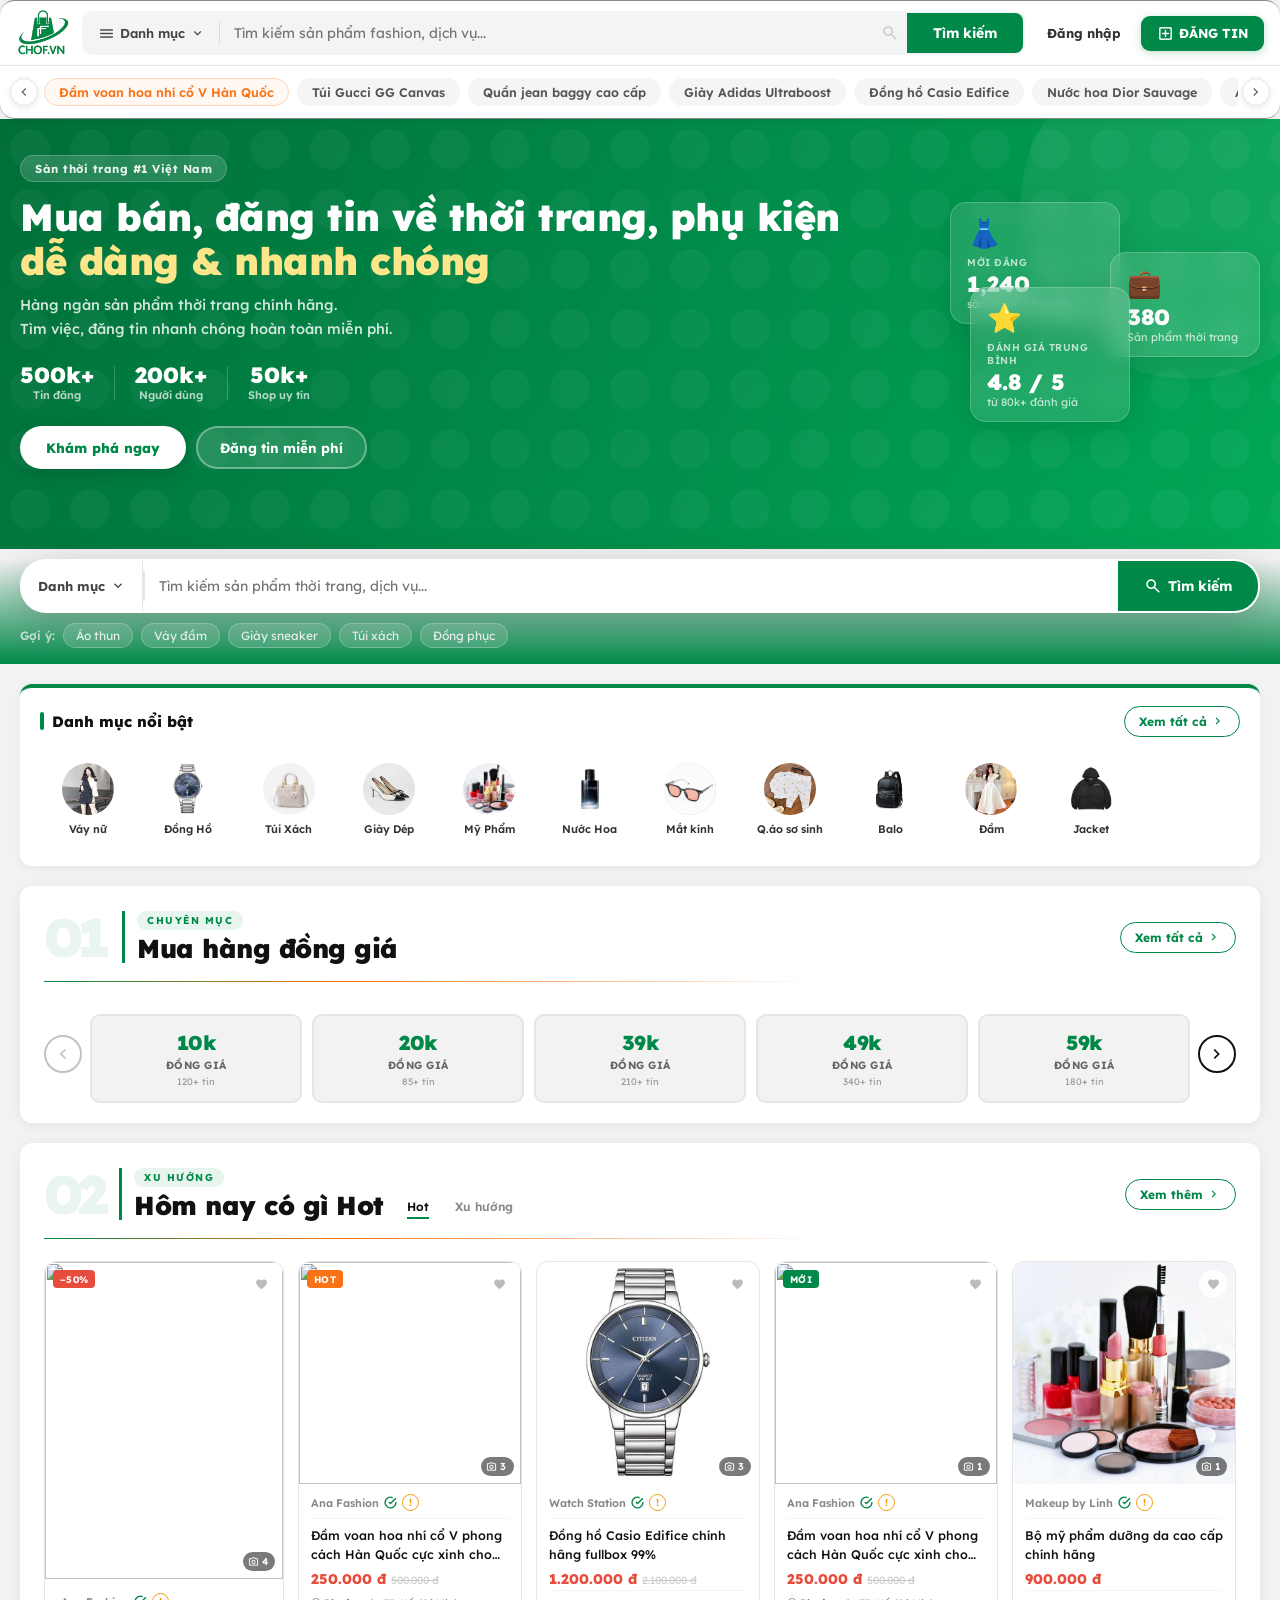
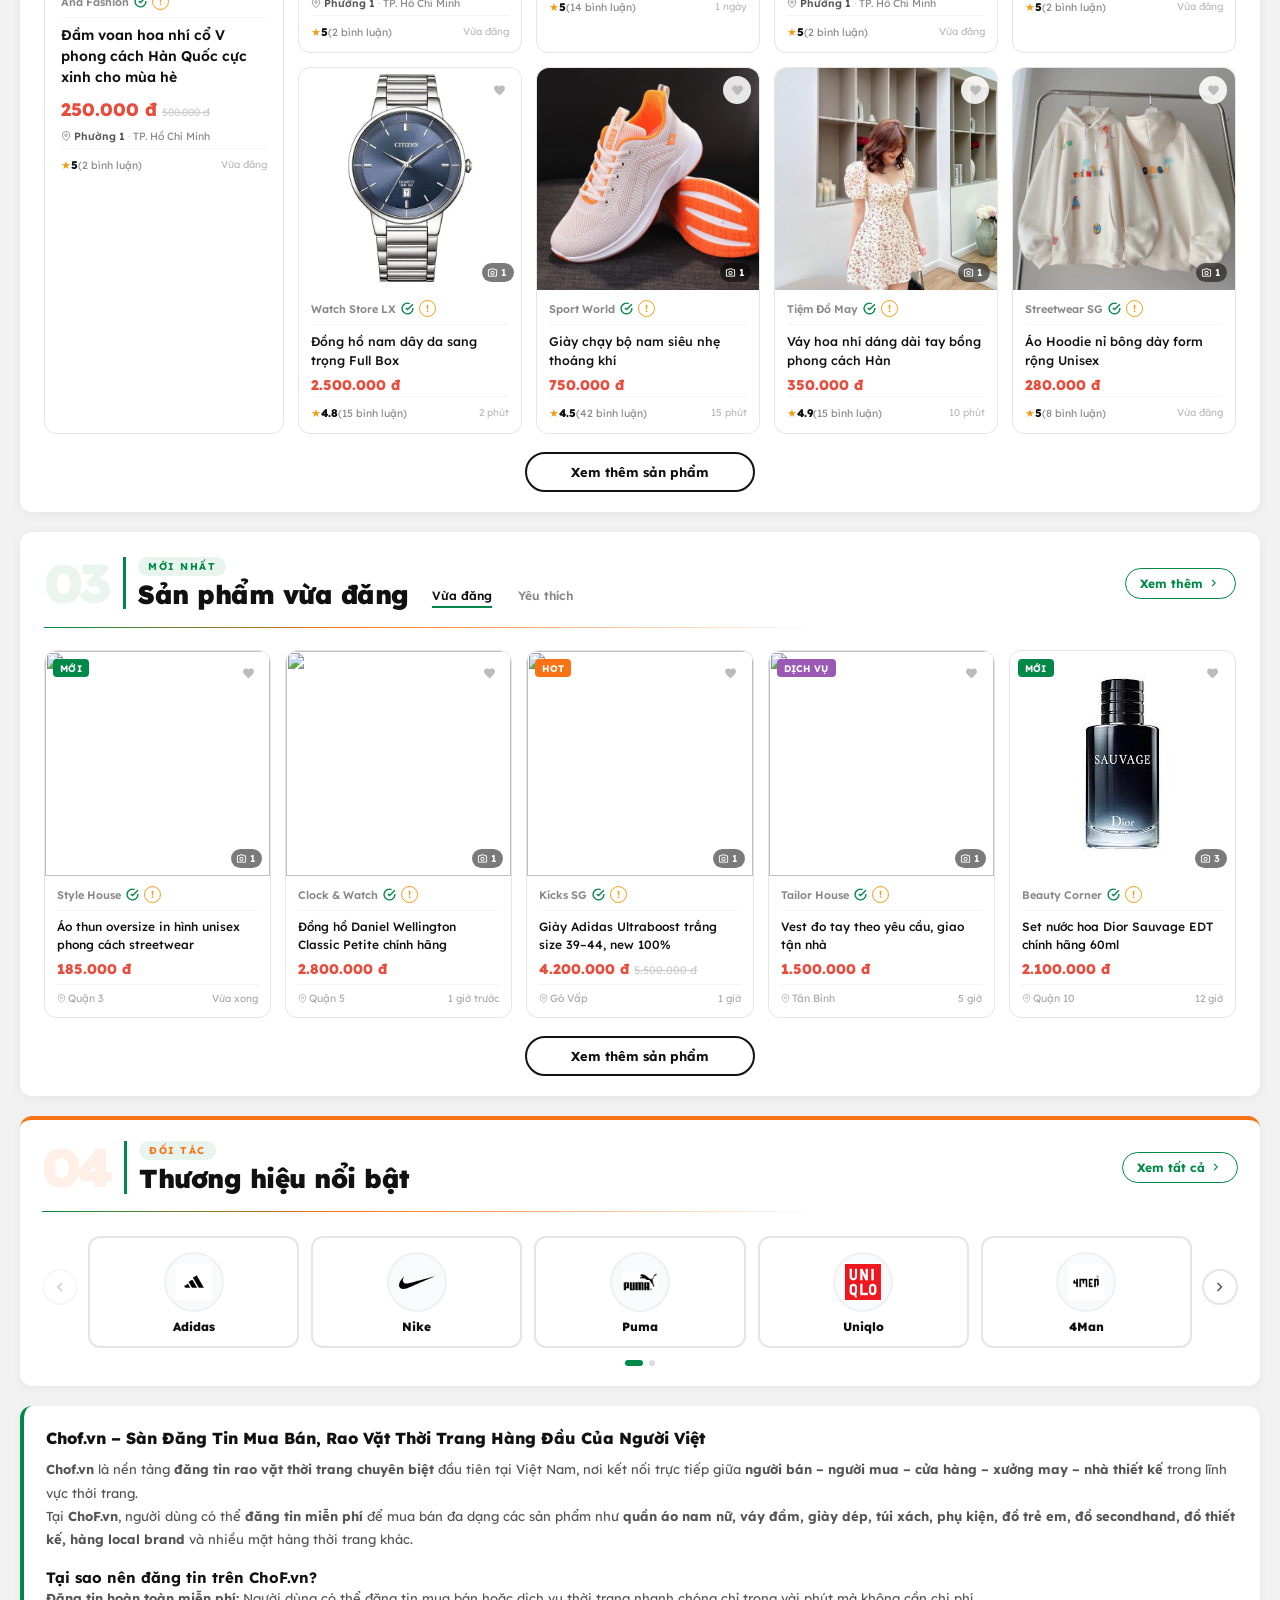
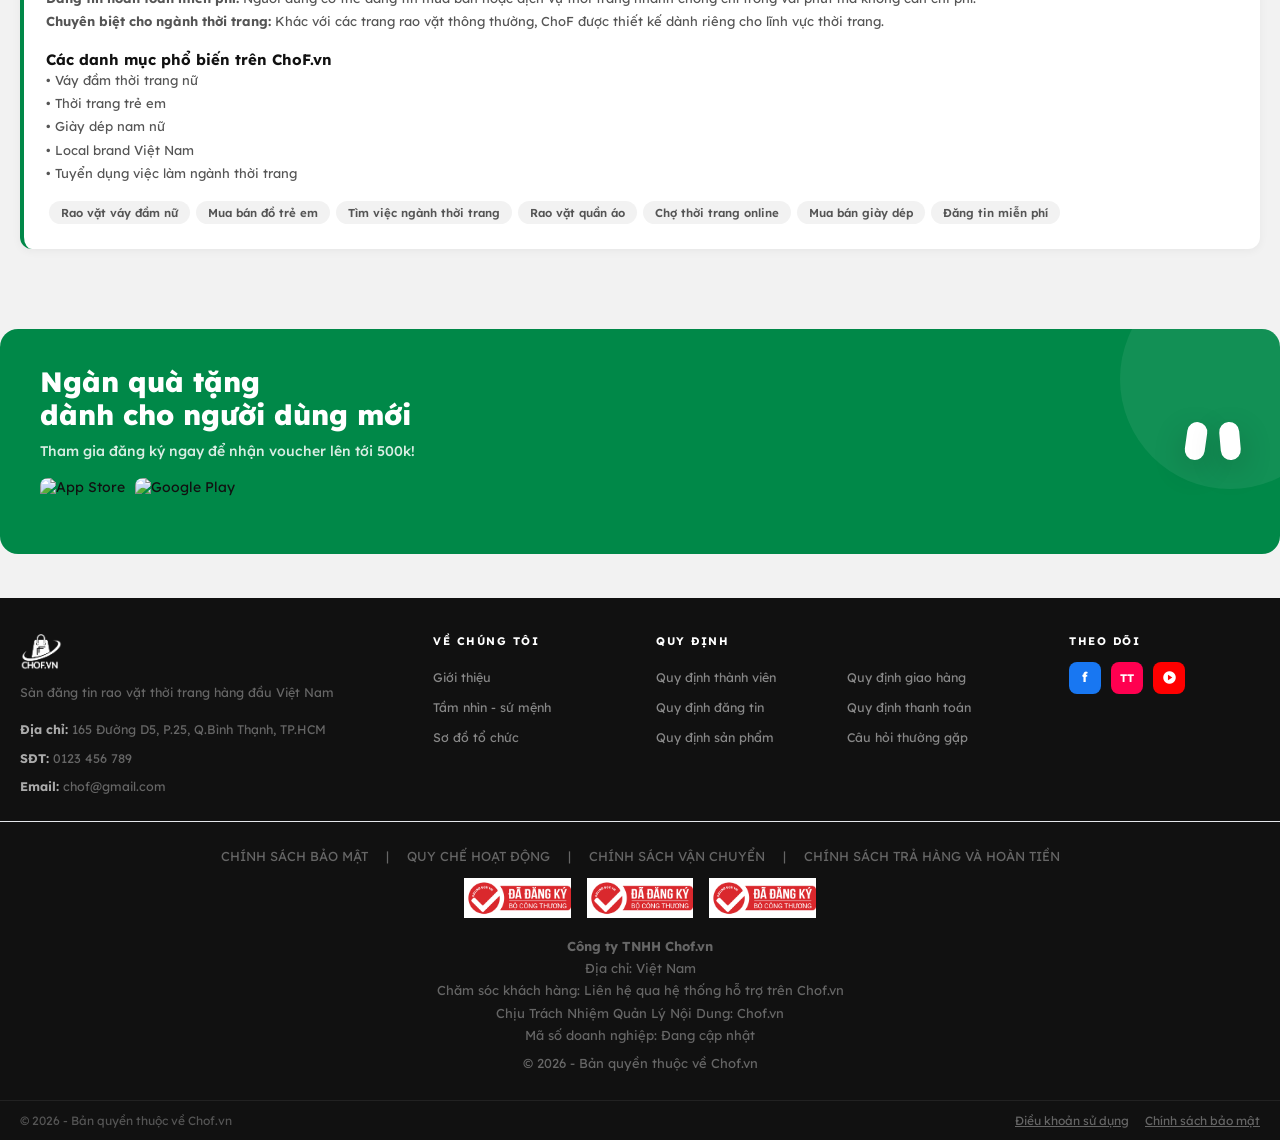
==== commit d6860744: "chốt" ====
--- a/index.html
+++ b/index.html
@@ -2782,6 +2782,40 @@
       opacity: 1;
       transform: translateX(-50%) translateY(0)
     }
+
+    /* ── PRODUCT FEATURE TAGS (hover) ── */
+    .pc-tags {
+      position: absolute;
+      bottom: 42px;
+      left: 8px;
+      display: flex;
+      gap: 4px;
+      flex-wrap: wrap;
+      max-width: calc(100% - 16px);
+      opacity: 0;
+      transform: translateY(6px);
+      transition: opacity .2s, transform .2s;
+      pointer-events: none;
+      z-index: 4;
+    }
+
+    .pc:hover .pc-tags,
+    .pc-hero:hover .pc-tags { opacity: 1; transform: translateY(0); }
+
+    .pctag {
+      font-size: 10.5px;
+      font-weight: 800;
+      padding: 3px 8px;
+      border-radius: 5px;
+      letter-spacing: .2px;
+      white-space: nowrap;
+      backdrop-filter: blur(4px);
+    }
+
+    .pctag-ctv { background: rgba(249,115,22,.9);  color: #fff; }
+    .pctag-big { background: rgba(124,58,237,.85); color: #fff; }
+    .pctag-si  { background: rgba(0,136,72,.9);    color: #fff; }
+
 
     /* ── QUICK VIEW MODAL ── */
     .qvm-overlay {
@@ -2955,8 +2989,8 @@
                     </a>
                     <a href="/listing.html">
                       <div class="ml1" onmouseenter="swp('vietBrand',this)">
-                        <span class="ml1-label">Thương hiệu Việt</span><span
-                          class="ms" style="font-size:13px;opacity:.5">chevron_right</span>
+                        <span class="ml1-label">Thương hiệu Việt</span><span class="ms"
+                          style="font-size:13px;opacity:.5">chevron_right</span>
                       </div>
                     </a>
                     <a href="/listing.html">
@@ -3648,7 +3682,8 @@
             <div class="udrop-item"><span class="ms">group</span>Theo dõi</div>
             <div class="udrop-sep"></div>
             <div class="udrop-item"><span class="ms">article</span>Tất cả bài đăng</div>
-            <div class="udrop-item"><span class="ms">manage_accounts</span>Quản lý tài khoản</div>
+            <div class="udrop-item" onclick="window.location.href='/shopmanager.html'"><span
+                class="ms">manage_accounts</span>Quản lý tài khoản</div>
             <div class="udrop-sep"></div>
             <div class="udrop-item danger" onclick="doLogout()"><span class="ms">logout</span>Đăng xuất</div>
           </div>
@@ -3668,16 +3703,16 @@
           <span class="ms" style="font-size:16px">chevron_left</span>
         </button>
         <div class="ct-scroll" id="ctScroll">
-          <a href="/detail.html" class="ct-pill hot">🔥 Đầm voan hoa nhí cổ V Hàn Quốc</a>
-          <a href="/detail.html" class="ct-pill">👜 Túi Gucci GG Canvas</a>
-          <a href="/detail.html" class="ct-pill">👖 Quần jean baggy cao cấp</a>
-          <a href="/detail.html" class="ct-pill">👟 Giày Adidas Ultraboost</a>
-          <a href="/detail.html" class="ct-pill">⌚ Đồng hồ Casio Edifice</a>
-          <a href="/detail.html" class="ct-pill">🌹 Nước hoa Dior Sauvage</a>
-          <a href="/detail.html" class="ct-pill">🧥 Áo Hoodie nỉ Unisex</a>
-          <a href="/detail.html" class="ct-pill">👗 Váy hoa nhí dự tiệc</a>
-          <a href="/detail.html" class="ct-pill">💄 Mỹ phẩm Laneige Water Bank</a>
-          <a href="/detail.html" class="ct-pill">🏃 Giày chạy bộ siêu nhẹ</a>
+          <a href="/detail.html" class="ct-pill hot">Đầm voan hoa nhí cổ V Hàn Quốc</a>
+          <a href="/detail.html" class="ct-pill">Túi Gucci GG Canvas</a>
+          <a href="/detail.html" class="ct-pill">Quần jean baggy cao cấp</a>
+          <a href="/detail.html" class="ct-pill">Giày Adidas Ultraboost</a>
+          <a href="/detail.html" class="ct-pill">Đồng hồ Casio Edifice</a>
+          <a href="/detail.html" class="ct-pill">Nước hoa Dior Sauvage</a>
+          <a href="/detail.html" class="ct-pill">Áo Hoodie nỉ Unisex</a>
+          <a href="/detail.html" class="ct-pill">Váy hoa nhí dự tiệc</a>
+          <a href="/detail.html" class="ct-pill">Mỹ phẩm Laneige Water Bank</a>
+          <a href="/detail.html" class="ct-pill">Giày chạy bộ siêu nhẹ</a>
         </div>
         <button class="ct-nav" id="ctNext" aria-label="Tiếp" onclick="ctScroll(1)">
           <span class="ms" style="font-size:16px">chevron_right</span>
@@ -3982,11 +4017,7 @@
                   onerror="this.src='https://via.placeholder.com/300x300/e8f5e9/008848?text=Đồng+hồ'"><button
                   class="bfav"><span class="ms msf" style="font-size:13px">favorite</span></button></div>
               <div class="pcb">
-                <div class="srow"><span class="sname">Watch Station</span><svg class="vico" viewBox="0 0 24 24"
-                    fill="none" stroke="#008848" stroke-width="2.5">
-                    <path d="M22 11.08V12a10 10 0 1 1-5.93-9.14" />
-                    <polyline points="22 4 12 14.01 9 11.01" />
-                  </svg></div><a href="/detail.html">
+                <div class="srow"><span class="sname">Watch Station</span></div><a href="/detail.html">
                   <p class="pc-title">Đồng hồ Casio Edifice chính hãng fullbox 99%</p>
                 </a>
                 <div><span class="pc-price-sale">1.200.000 đ</span><span class="pc-price-ori">2.100.000 đ</span></div>
@@ -4576,6 +4607,29 @@
       if (el) el.scrollBy({ left: dir * 220, behavior: 'smooth' });
     }
 
+    // ── PRODUCT FEATURE TAGS inject ──
+    (function() {
+      var sets = [
+        ['ctv','si'], ['big'], ['ctv'], ['si'], ['ctv','big','si'],
+        ['big','si'], ['ctv','big'], ['si'], ['ctv'], [],
+        ['si'], ['ctv','si'], ['big'], []
+      ];
+      var map = { ctv:['CTV','pctag-ctv'], big:['Bigsize','pctag-big'], si:['Bán sỉ','pctag-si'] };
+      document.querySelectorAll('.pc .pcimg, .pc-hero .pcimg').forEach(function(img, i) {
+        var tags = sets[i % sets.length];
+        if (!tags.length) return;
+        var wrap = document.createElement('div');
+        wrap.className = 'pc-tags';
+        tags.forEach(function(t) {
+          var sp = document.createElement('span');
+          sp.className = 'pctag ' + map[t][1];
+          sp.textContent = map[t][0];
+          wrap.appendChild(sp);
+        });
+        img.appendChild(wrap);
+      });
+    })();
+
     // TAB SWITCHER
     function setTab(btn) {
       btn.closest('.esc-tabs').querySelectorAll('.esc-tab').forEach(function (b) { b.classList.remove('active'); });
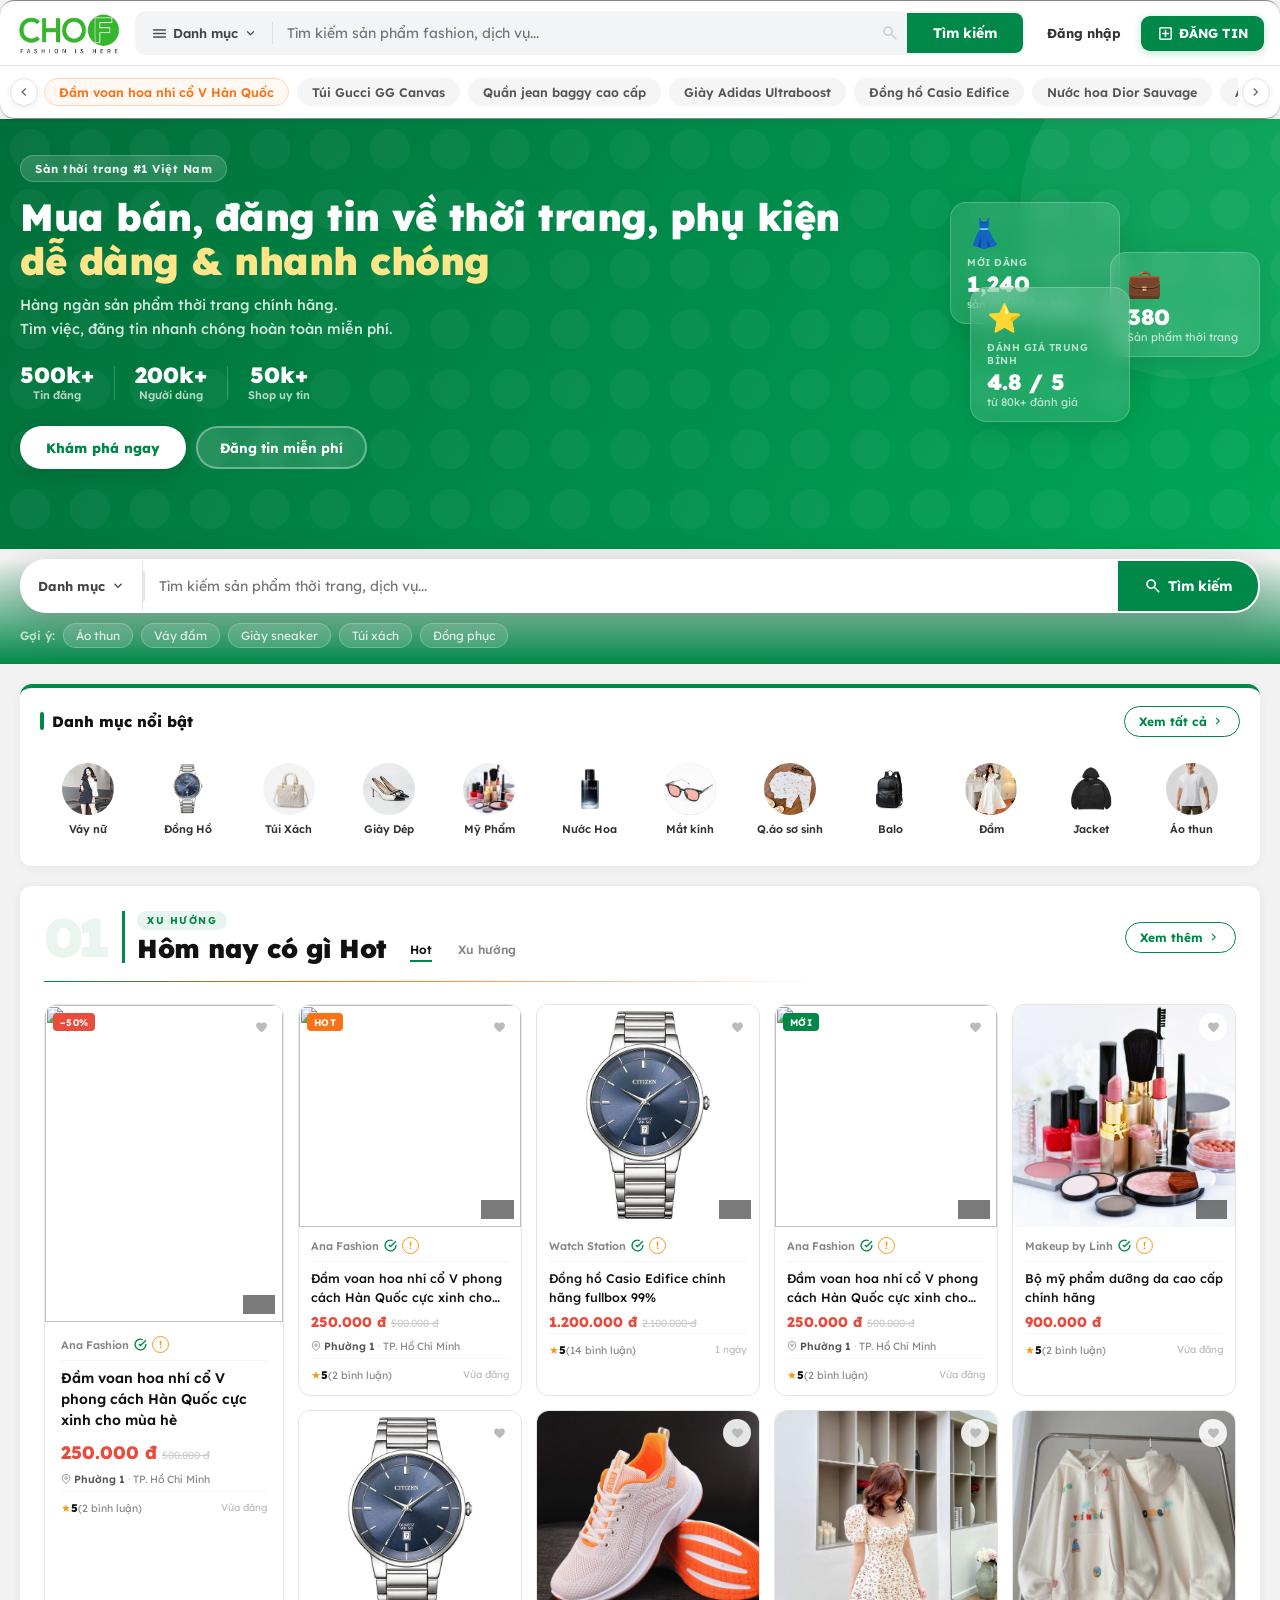
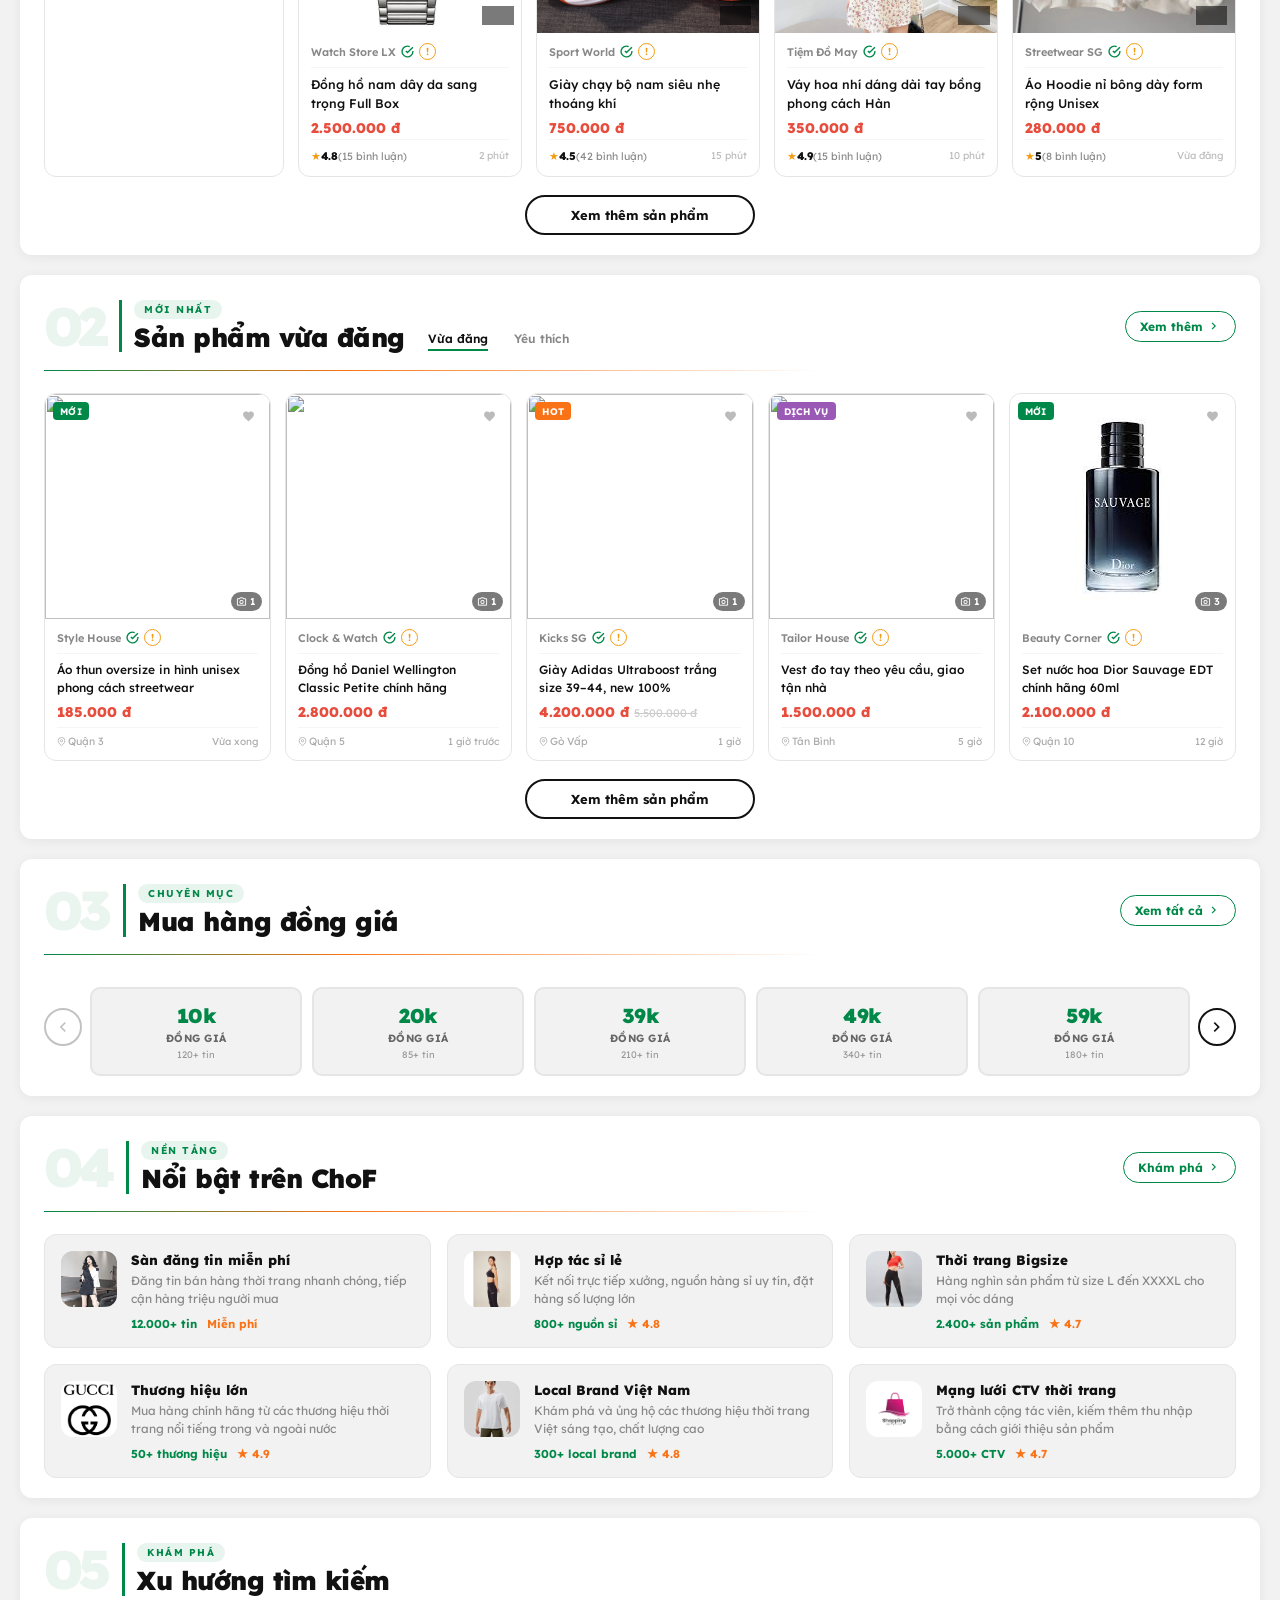
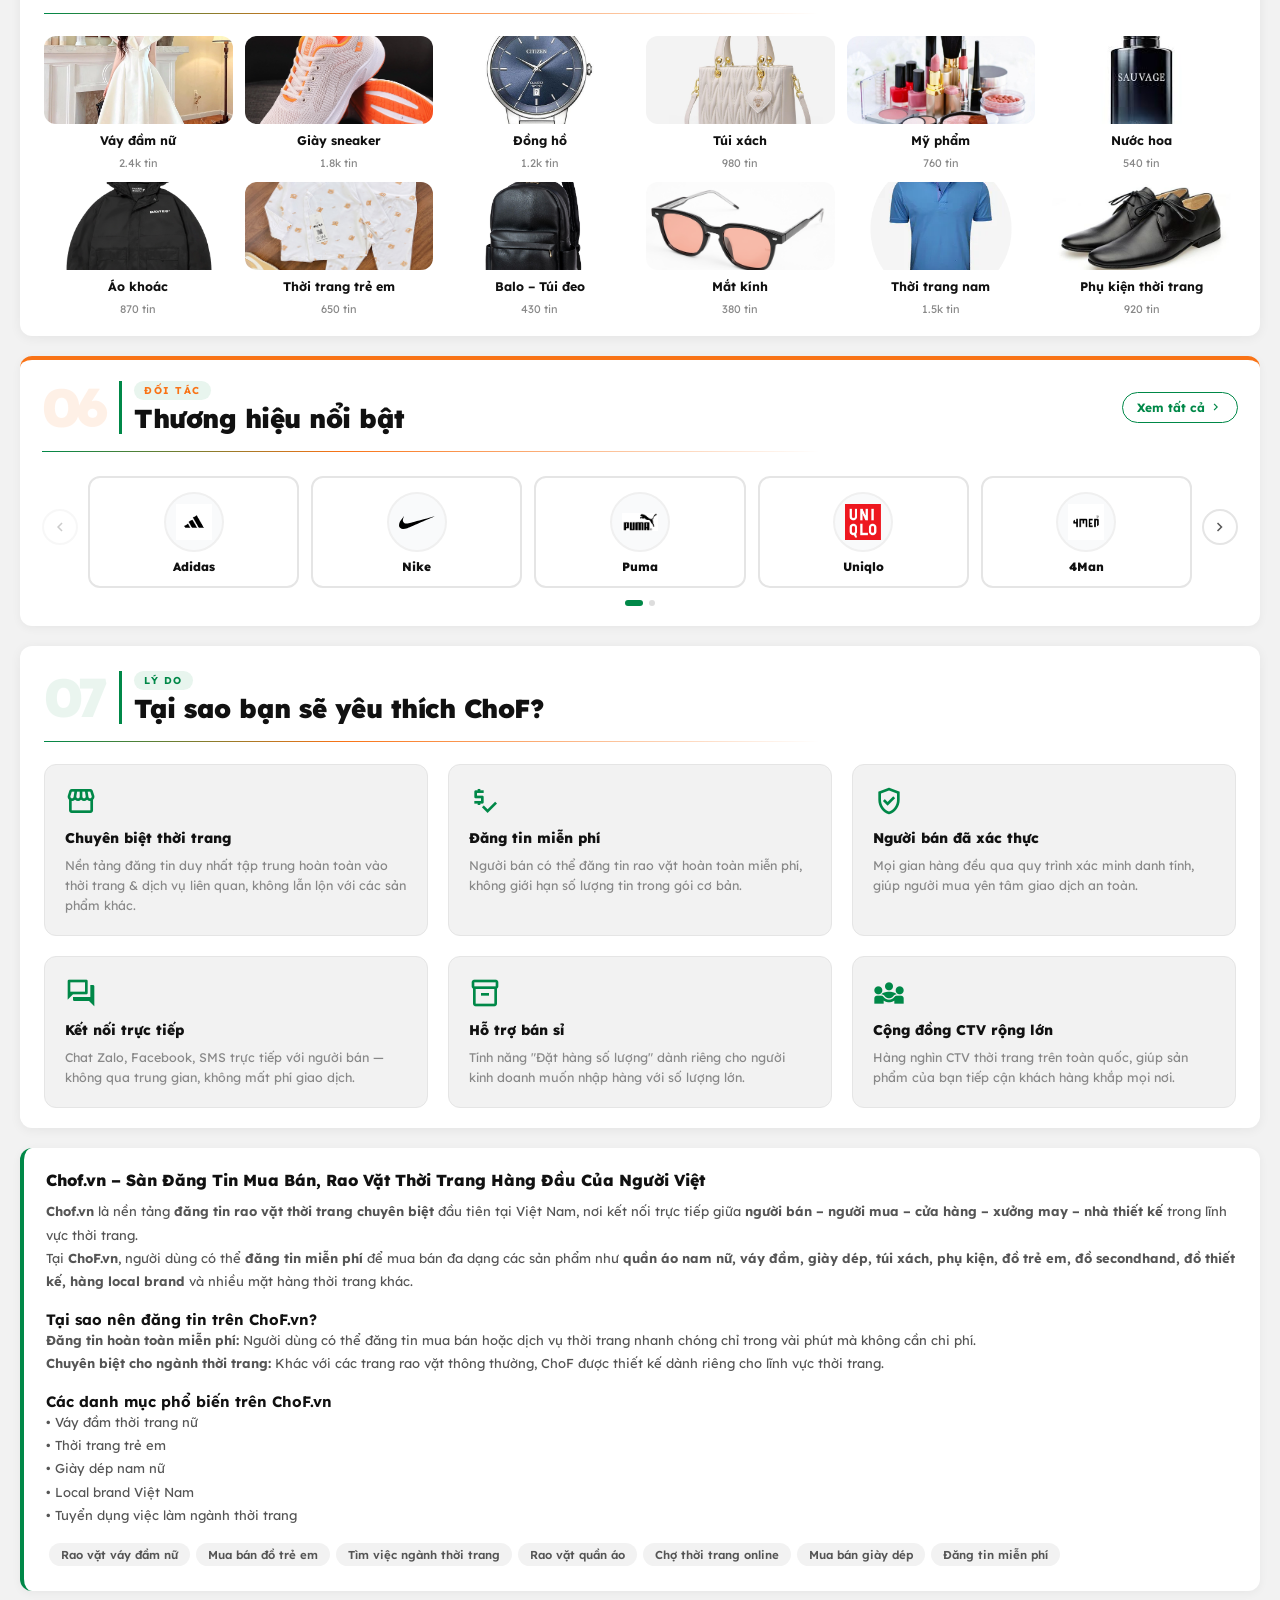
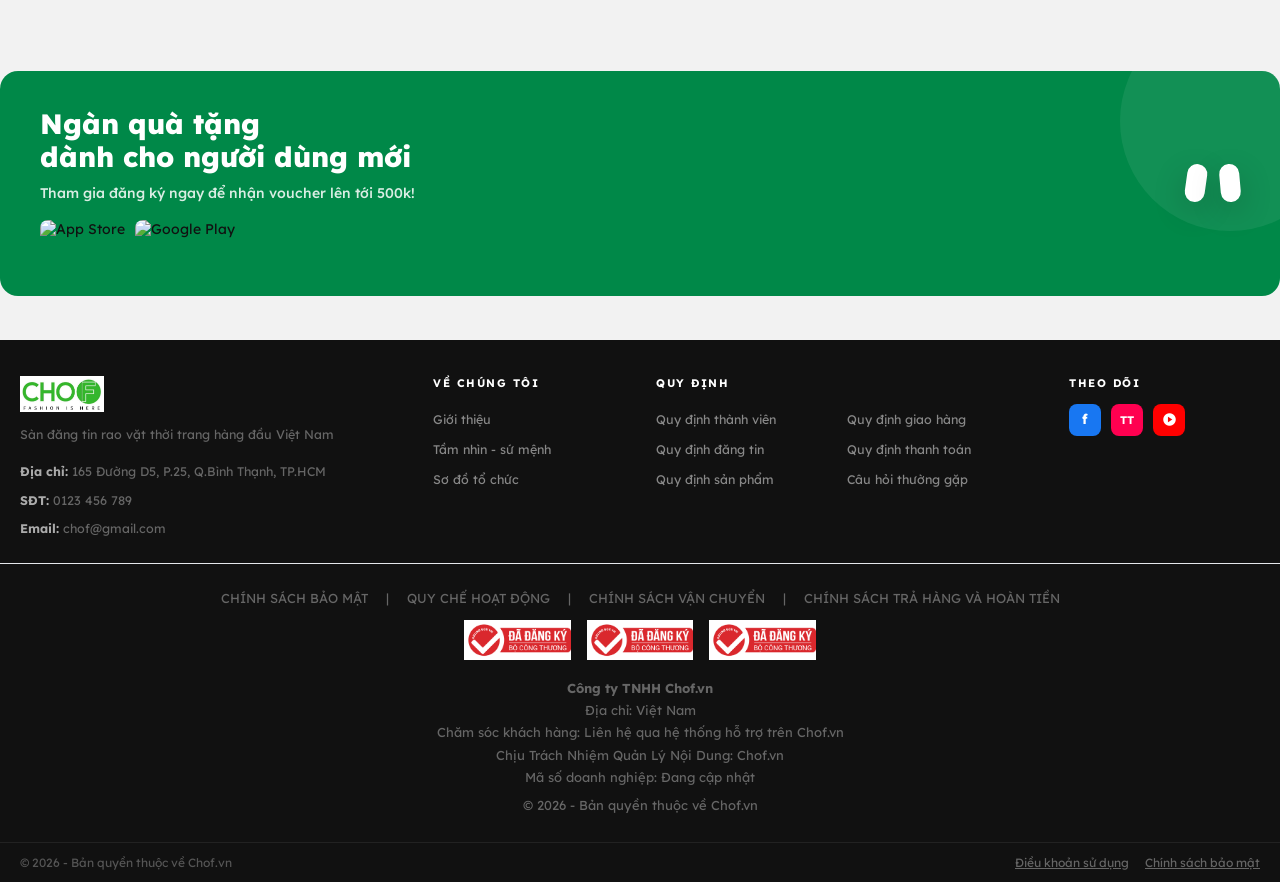
==== commit c4e8df46: "chốt" ====
--- a/index.html
+++ b/index.html
@@ -1262,6 +1262,188 @@
       border-color: var(--p)
     }
 
+    /* SERVICE CARDS */
+    .svc-grid {
+      display: grid;
+      grid-template-columns: repeat(3, 1fr);
+      gap: 16px;
+    }
+
+    .svc-card {
+      display: flex;
+      align-items: flex-start;
+      gap: 14px;
+      background: var(--bg);
+      border-radius: var(--r);
+      padding: 16px;
+      text-decoration: none;
+      color: inherit;
+      transition: box-shadow .2s, transform .2s;
+      border: 1px solid var(--line);
+    }
+
+    .svc-card:hover {
+      box-shadow: 0 6px 20px rgba(0, 0, 0, .09);
+      transform: translateY(-2px);
+    }
+
+    .svc-icon {
+      width: 56px;
+      height: 56px;
+      border-radius: 12px;
+      display: flex;
+      align-items: center;
+      justify-content: center;
+      flex-shrink: 0;
+    }
+
+    .svc-info {
+      flex: 1;
+      min-width: 0;
+    }
+
+    .svc-name {
+      font-size: 13.5px;
+      font-weight: 800;
+      color: var(--ink);
+      margin-bottom: 4px;
+    }
+
+    .svc-desc {
+      font-size: 12px;
+      color: var(--muted);
+      line-height: 1.5;
+      margin-bottom: 8px;
+    }
+
+    .svc-meta {
+      display: flex;
+      gap: 10px;
+    }
+
+    .svc-count {
+      font-size: 11.5px;
+      font-weight: 700;
+      color: var(--p);
+    }
+
+    .svc-rate {
+      font-size: 11.5px;
+      font-weight: 700;
+      color: var(--ac);
+    }
+
+    /* TREND GRID */
+    .trend-grid {
+      display: grid;
+      grid-template-columns: repeat(6, 1fr);
+      gap: 12px;
+    }
+
+    .trend-item {
+      display: flex;
+      flex-direction: column;
+      align-items: center;
+      gap: 8px;
+      text-decoration: none;
+      color: inherit;
+    }
+
+    .trend-img {
+      width: 100%;
+      height: 88px;
+      border-radius: var(--r);
+      overflow: hidden;
+      display: flex;
+      align-items: center;
+      justify-content: center;
+      transition: transform .22s cubic-bezier(.34, 1.56, .64, 1);
+    }
+    .trend-img img { width: 100%; height: 100%; object-fit: cover; display: block; }
+
+    .trend-item:hover .trend-img {
+      transform: translateY(-4px) scale(1.05);
+    }
+
+    .trend-lbl {
+      font-size: 12.5px;
+      font-weight: 700;
+      color: var(--ink);
+      text-align: center;
+    }
+
+    .trend-cnt {
+      font-size: 11px;
+      color: var(--muted);
+      text-align: center;
+    }
+
+    /* WHY CHOF */
+    .why-grid {
+      display: grid;
+      grid-template-columns: repeat(3, 1fr);
+      gap: 20px;
+    }
+
+    .why-card {
+      background: var(--bg);
+      border-radius: var(--r);
+      padding: 20px;
+      border: 1px solid var(--line);
+      transition: box-shadow .2s, transform .2s;
+    }
+
+    .why-card:hover {
+      box-shadow: 0 6px 24px rgba(0, 136, 72, .1);
+      transform: translateY(-2px);
+      border-color: var(--pl);
+    }
+
+    .why-icon {
+      margin-bottom: 12px;
+    }
+
+    .why-title {
+      font-size: 14px;
+      font-weight: 800;
+      color: var(--ink);
+      margin-bottom: 8px;
+    }
+
+    .why-desc {
+      font-size: 12.5px;
+      color: var(--muted);
+      line-height: 1.6;
+    }
+
+    @media(max-width:768px) {
+      .svc-grid {
+        grid-template-columns: 1fr 1fr;
+      }
+
+      .trend-grid {
+        grid-template-columns: repeat(4, 1fr);
+      }
+
+      .why-grid {
+        grid-template-columns: 1fr 1fr;
+      }
+    }
+
+    @media(max-width:480px) {
+      .svc-grid {
+        grid-template-columns: 1fr;
+      }
+
+      .trend-grid {
+        grid-template-columns: repeat(3, 1fr);
+      }
+
+      .why-grid {
+        grid-template-columns: 1fr;
+      }
+    }
+
     /* MAIN */
     .main {
       max-width: 1320px;
@@ -2800,7 +2982,10 @@
     }
 
     .pc:hover .pc-tags,
-    .pc-hero:hover .pc-tags { opacity: 1; transform: translateY(0); }
+    .pc-hero:hover .pc-tags {
+      opacity: 1;
+      transform: translateY(0);
+    }
 
     .pctag {
       font-size: 10.5px;
@@ -2812,9 +2997,20 @@
       backdrop-filter: blur(4px);
     }
 
-    .pctag-ctv { background: rgba(249,115,22,.9);  color: #fff; }
-    .pctag-big { background: rgba(124,58,237,.85); color: #fff; }
-    .pctag-si  { background: rgba(0,136,72,.9);    color: #fff; }
+    .pctag-ctv {
+      background: rgba(249, 115, 22, .9);
+      color: #fff;
+    }
+
+    .pctag-big {
+      background: rgba(124, 58, 237, .85);
+      color: #fff;
+    }
+
+    .pctag-si {
+      background: rgba(0, 136, 72, .9);
+      color: #fff;
+    }
 
 
     /* ── QUICK VIEW MODAL ── */
@@ -3865,35 +4061,19 @@
             <div class="cimg bh"><img src="/assets/jacket.webp" alt="" onerror="this.parentNode.innerHTML='🧥'"></div>
             <span class="clbl">Jacket</span>
           </a>
+          <a class="catitem" href="/listing.html">
+            <div class="cimg bh"><img src="/assets/aothun.avif" alt="" onerror="this.parentNode.innerHTML='🧥'"></div>
+            <span class="clbl">Áo thun</span>
+          </a>
         </div>
       </div>
     </div>
 
-    <!-- ĐỒNG GIÁ -->
+    <!-- HÔM NAY HOT -->
     <div class="sec ap">
       <div class="esc">
         <div class="esc-left">
           <span class="esc-num">01</span>
-          <div class="esc-texts"><span class="esc-eyebrow">Chuyên mục</span><span class="esc-title">Mua hàng đồng
-              giá</span></div>
-        </div>
-        <a href="/listing.html" class="esc-more">Xem tất cả <span class="ms"
-            style="font-size:14px">chevron_right</span></a>
-      </div>
-      <div class="dg-wrap">
-        <button class="dg-nav" id="dgPrev" disabled><span class="ms" style="font-size:20px">chevron_left</span></button>
-        <div class="dg-outer" id="dgOuter">
-          <div class="dg-track" id="dgTrack"></div>
-        </div>
-        <button class="dg-nav" id="dgNext"><span class="ms" style="font-size:20px">chevron_right</span></button>
-      </div>
-    </div>
-
-    <!-- HÔM NAY HOT -->
-    <div class="sec ap">
-      <div class="esc">
-        <div class="esc-left">
-          <span class="esc-num">02</span>
           <div class="esc-texts">
             <span class="esc-eyebrow">Xu hướng</span>
             <div style="display:flex;align-items:center">
@@ -4162,7 +4342,7 @@
     <div class="sec ap">
       <div class="esc">
         <div class="esc-left">
-          <span class="esc-num">03</span>
+          <span class="esc-num">02</span>
           <div class="esc-texts">
             <span class="esc-eyebrow">Mới nhất</span>
             <div style="display:flex;align-items:center">
@@ -4268,11 +4448,165 @@
       <div class="lm"><button onclick="location.href='/listing.html'" class="boutp">Xem thêm sản phẩm</button></div>
     </div>
 
+    <!-- ĐỒNG GIÁ -->
+    <div class="sec ap">
+      <div class="esc">
+        <div class="esc-left">
+          <span class="esc-num">03</span>
+          <div class="esc-texts"><span class="esc-eyebrow">Chuyên mục</span><span class="esc-title">Mua hàng đồng
+              giá</span></div>
+        </div>
+        <a href="/listing.html" class="esc-more">Xem tất cả <span class="ms"
+            style="font-size:14px">chevron_right</span></a>
+      </div>
+      <div class="dg-wrap">
+        <button class="dg-nav" id="dgPrev" disabled><span class="ms" style="font-size:20px">chevron_left</span></button>
+        <div class="dg-outer" id="dgOuter">
+          <div class="dg-track" id="dgTrack"></div>
+        </div>
+        <button class="dg-nav" id="dgNext"><span class="ms" style="font-size:20px">chevron_right</span></button>
+      </div>
+    </div>
+
+    <!-- NỔI BẬT TRÊN CHOF -->
+    <div class="sec ap">
+      <div class="esc">
+        <div class="esc-left">
+          <span class="esc-num">04</span>
+          <div class="esc-texts"><span class="esc-eyebrow">Nền tảng</span><span class="esc-title">Nổi bật trên ChoF</span></div>
+        </div>
+        <a href="/listing.html" class="esc-more">Khám phá <span class="ms" style="font-size:14px">chevron_right</span></a>
+      </div>
+      <div class="svc-grid">
+        <a href="/listing.html" class="svc-card">
+          <div class="svc-icon"><img src="/assets/sanpham.jpg" alt="Đăng tin" style="width:100%;height:100%;object-fit:cover;border-radius:12px"></div>
+          <div class="svc-info">
+            <div class="svc-name">Sàn đăng tin miễn phí</div>
+            <div class="svc-desc">Đăng tin bán hàng thời trang nhanh chóng, tiếp cận hàng triệu người mua</div>
+            <div class="svc-meta"><span class="svc-count">12.000+ tin</span><span class="svc-rate">Miễn phí</span></div>
+          </div>
+        </a>
+        <a href="/listing.html" class="svc-card">
+          <div class="svc-icon"><img src="/assets/bo-quan-ao-the-thao-nerdy-1.webp" alt="Sỉ lẻ" style="width:100%;height:100%;object-fit:cover;border-radius:12px"></div>
+          <div class="svc-info">
+            <div class="svc-name">Hợp tác sỉ lẻ</div>
+            <div class="svc-desc">Kết nối trực tiếp xưởng, nguồn hàng sỉ uy tín, đặt hàng số lượng lớn</div>
+            <div class="svc-meta"><span class="svc-count">800+ nguồn sỉ</span><span class="svc-rate">★ 4.8</span></div>
+          </div>
+        </a>
+        <a href="/listing.html" class="svc-card">
+          <div class="svc-icon"><img src="/assets/set-gym-nu-11.jpg" alt="Bigsize" style="width:100%;height:100%;object-fit:cover;border-radius:12px"></div>
+          <div class="svc-info">
+            <div class="svc-name">Thời trang Bigsize</div>
+            <div class="svc-desc">Hàng nghìn sản phẩm từ size L đến XXXXL cho mọi vóc dáng</div>
+            <div class="svc-meta"><span class="svc-count">2.400+ sản phẩm</span><span class="svc-rate">★ 4.7</span></div>
+          </div>
+        </a>
+        <a href="/listing.html" class="svc-card">
+          <div class="svc-icon"><img src="/assets/gucci-logo-inkythuatso-01-02-09-59-44.jpg" alt="Thương hiệu lớn" style="width:100%;height:100%;object-fit:cover;border-radius:12px"></div>
+          <div class="svc-info">
+            <div class="svc-name">Thương hiệu lớn</div>
+            <div class="svc-desc">Mua hàng chính hãng từ các thương hiệu thời trang nổi tiếng trong và ngoài nước</div>
+            <div class="svc-meta"><span class="svc-count">50+ thương hiệu</span><span class="svc-rate">★ 4.9</span></div>
+          </div>
+        </a>
+        <a href="/listing.html" class="svc-card">
+          <div class="svc-icon"><img src="/assets/aothun.avif" alt="Local brand" style="width:100%;height:100%;object-fit:cover;border-radius:12px"></div>
+          <div class="svc-info">
+            <div class="svc-name">Local Brand Việt Nam</div>
+            <div class="svc-desc">Khám phá và ủng hộ các thương hiệu thời trang Việt sáng tạo, chất lượng cao</div>
+            <div class="svc-meta"><span class="svc-count">300+ local brand</span><span class="svc-rate">★ 4.8</span></div>
+          </div>
+        </a>
+        <a href="/listing.html" class="svc-card">
+          <div class="svc-icon"><img src="/assets/shoplogo.jpg" alt="CTV" style="width:100%;height:100%;object-fit:cover;border-radius:12px"></div>
+          <div class="svc-info">
+            <div class="svc-name">Mạng lưới CTV thời trang</div>
+            <div class="svc-desc">Trở thành cộng tác viên, kiếm thêm thu nhập bằng cách giới thiệu sản phẩm</div>
+            <div class="svc-meta"><span class="svc-count">5.000+ CTV</span><span class="svc-rate">★ 4.7</span></div>
+          </div>
+        </a>
+      </div>
+    </div>
+
+    <!-- XU HƯỚNG TÌM KIẾM -->
+    <div class="sec ap">
+      <div class="esc">
+        <div class="esc-left">
+          <span class="esc-num">05</span>
+          <div class="esc-texts"><span class="esc-eyebrow">Khám phá</span><span class="esc-title">Xu hướng tìm
+              kiếm</span></div>
+        </div>
+      </div>
+      <div class="trend-grid">
+        <a href="/listing.html" class="trend-item">
+          <div class="trend-img"><img src="/assets/dam.webp" alt="Váy đầm nữ" style="width:100%;height:100%;object-fit:cover"></div>
+          <div class="trend-lbl">Váy đầm nữ</div>
+          <div class="trend-cnt">2.4k tin</div>
+        </a>
+        <a href="/listing.html" class="trend-item">
+          <div class="trend-img"><img src="/assets/giaychaybo.webp" alt="Giày sneaker" style="width:100%;height:100%;object-fit:cover"></div>
+          <div class="trend-lbl">Giày sneaker</div>
+          <div class="trend-cnt">1.8k tin</div>
+        </a>
+        <a href="/listing.html" class="trend-item">
+          <div class="trend-img"><img src="/assets/dongho.jpg" alt="Đồng hồ" style="width:100%;height:100%;object-fit:cover"></div>
+          <div class="trend-lbl">Đồng hồ</div>
+          <div class="trend-cnt">1.2k tin</div>
+        </a>
+        <a href="/listing.html" class="trend-item">
+          <div class="trend-img"><img src="/assets/tui.jpg" alt="Túi xách" style="width:100%;height:100%;object-fit:cover"></div>
+          <div class="trend-lbl">Túi xách</div>
+          <div class="trend-cnt">980 tin</div>
+        </a>
+        <a href="/listing.html" class="trend-item">
+          <div class="trend-img"><img src="/assets/mypham.jpg" alt="Mỹ phẩm" style="width:100%;height:100%;object-fit:cover"></div>
+          <div class="trend-lbl">Mỹ phẩm</div>
+          <div class="trend-cnt">760 tin</div>
+        </a>
+        <a href="/listing.html" class="trend-item">
+          <div class="trend-img"><img src="/assets/nuochoa.jpg" alt="Nước hoa" style="width:100%;height:100%;object-fit:cover"></div>
+          <div class="trend-lbl">Nước hoa</div>
+          <div class="trend-cnt">540 tin</div>
+        </a>
+        <a href="/listing.html" class="trend-item">
+          <div class="trend-img"><img src="/assets/jacket.webp" alt="Áo khoác" style="width:100%;height:100%;object-fit:cover"></div>
+          <div class="trend-lbl">Áo khoác</div>
+          <div class="trend-cnt">870 tin</div>
+        </a>
+        <a href="/listing.html" class="trend-item">
+          <div class="trend-img"><img src="/assets/tresosinh.jpg" alt="Thời trang trẻ em" style="width:100%;height:100%;object-fit:cover"></div>
+          <div class="trend-lbl">Thời trang trẻ em</div>
+          <div class="trend-cnt">650 tin</div>
+        </a>
+        <a href="/listing.html" class="trend-item">
+          <div class="trend-img"><img src="/assets/balo.jpeg" alt="Balo" style="width:100%;height:100%;object-fit:cover"></div>
+          <div class="trend-lbl">Balo – Túi đeo</div>
+          <div class="trend-cnt">430 tin</div>
+        </a>
+        <a href="/listing.html" class="trend-item">
+          <div class="trend-img"><img src="/assets/kinh.png" alt="Mắt kính" style="width:100%;height:100%;object-fit:cover"></div>
+          <div class="trend-lbl">Mắt kính</div>
+          <div class="trend-cnt">380 tin</div>
+        </a>
+        <a href="/listing.html" class="trend-item">
+          <div class="trend-img"><img src="/assets/nam.webp" alt="Thời trang nam" style="width:100%;height:100%;object-fit:cover"></div>
+          <div class="trend-lbl">Thời trang nam</div>
+          <div class="trend-cnt">1.5k tin</div>
+        </a>
+        <a href="/listing.html" class="trend-item">
+          <div class="trend-img"><img src="/assets/giay-da.jpg" alt="Phụ kiện" style="width:100%;height:100%;object-fit:cover"></div>
+          <div class="trend-lbl">Phụ kiện thời trang</div>
+          <div class="trend-cnt">920 tin</div>
+        </a>
+      </div>
+    </div>
+
     <!-- THƯƠNG HIỆU -->
     <div class="brand-sec">
       <div class="esc" style="margin-bottom:0">
         <div class="esc-left">
-          <span class="esc-num" style="color:var(--ac);opacity:.1">04</span>
+          <span class="esc-num" style="color:var(--ac);opacity:.1">06</span>
           <div class="esc-texts"><span class="esc-eyebrow" style="color:var(--ac)">Đối tác</span><span
               class="esc-title">Thương hiệu nổi bật</span></div>
         </div>
@@ -4325,6 +4659,55 @@
       <div class="brand-dots" id="brandDots"></div>
     </div>
 
+    <!-- LÝ DO YÊU THÍCH -->
+    <div class="sec ap whychof">
+      <div class="esc">
+        <div class="esc-left">
+          <span class="esc-num">07</span>
+          <div class="esc-texts"><span class="esc-eyebrow">Lý do</span><span class="esc-title">Tại sao bạn sẽ yêu thích
+              ChoF?</span></div>
+        </div>
+      </div>
+      <div class="why-grid">
+        <div class="why-card">
+          <div class="why-icon"><span class="ms" style="font-size:32px;color:var(--p)">storefront</span></div>
+          <div class="why-title">Chuyên biệt thời trang</div>
+          <div class="why-desc">Nền tảng đăng tin duy nhất tập trung hoàn toàn vào thời trang & dịch vụ liên quan, không
+            lẫn lộn với các sản phẩm khác.</div>
+        </div>
+        <div class="why-card">
+          <div class="why-icon"><span class="ms" style="font-size:32px;color:var(--p)">price_check</span></div>
+          <div class="why-title">Đăng tin miễn phí</div>
+          <div class="why-desc">Người bán có thể đăng tin rao vặt hoàn toàn miễn phí, không giới hạn số lượng tin trong
+            gói cơ bản.</div>
+        </div>
+        <div class="why-card">
+          <div class="why-icon"><span class="ms" style="font-size:32px;color:var(--p)">verified_user</span></div>
+          <div class="why-title">Người bán đã xác thực</div>
+          <div class="why-desc">Mọi gian hàng đều qua quy trình xác minh danh tính, giúp người mua yên tâm giao dịch an
+            toàn.</div>
+        </div>
+        <div class="why-card">
+          <div class="why-icon"><span class="ms" style="font-size:32px;color:var(--p)">forum</span></div>
+          <div class="why-title">Kết nối trực tiếp</div>
+          <div class="why-desc">Chat Zalo, Facebook, SMS trực tiếp với người bán — không qua trung gian, không mất phí
+            giao dịch.</div>
+        </div>
+        <div class="why-card">
+          <div class="why-icon"><span class="ms" style="font-size:32px;color:var(--p)">inventory_2</span></div>
+          <div class="why-title">Hỗ trợ bán sỉ</div>
+          <div class="why-desc">Tính năng "Đặt hàng số lượng" dành riêng cho người kinh doanh muốn nhập hàng với số
+            lượng lớn.</div>
+        </div>
+        <div class="why-card">
+          <div class="why-icon"><span class="ms" style="font-size:32px;color:var(--p)">diversity_3</span></div>
+          <div class="why-title">Cộng đồng CTV rộng lớn</div>
+          <div class="why-desc">Hàng nghìn CTV thời trang trên toàn quốc, giúp sản phẩm của bạn tiếp cận khách hàng khắp
+            mọi nơi.</div>
+        </div>
+      </div>
+    </div>
+
     <!-- SEO -->
     <div class="seobox">
       <h2 style="font-size:16px;font-weight:800;margin-bottom:10px">Chof.vn – Sàn Đăng Tin Mua Bán, Rao Vặt Thời Trang
@@ -4392,7 +4775,7 @@
     <div class="fi">
       <div>
         <div class="fi-logo"><img src="/assets/logo.png" alt="Chof.vn"
-            style="height:36px;object-fit:contain;display:block;filter:brightness(0) invert(1)"></div>
+            style="height:36px;object-fit:contain;display:block;"></div>
         <p style="font-size:12.5px;color:#666;line-height:1.7;margin-bottom:12px">Sàn đăng tin rao vặt thời trang hàng
           đầu Việt Nam</p>
         <div style="font-size:12.5px;color:#666;line-height:2.3">
@@ -4608,19 +4991,19 @@
     }
 
     // ── PRODUCT FEATURE TAGS inject ──
-    (function() {
+    (function () {
       var sets = [
-        ['ctv','si'], ['big'], ['ctv'], ['si'], ['ctv','big','si'],
-        ['big','si'], ['ctv','big'], ['si'], ['ctv'], [],
-        ['si'], ['ctv','si'], ['big'], []
+        ['ctv', 'si'], ['big'], ['ctv'], ['si'], ['ctv', 'big', 'si'],
+        ['big', 'si'], ['ctv', 'big'], ['si'], ['ctv'], [],
+        ['si'], ['ctv', 'si'], ['big'], []
       ];
-      var map = { ctv:['CTV','pctag-ctv'], big:['Bigsize','pctag-big'], si:['Bán sỉ','pctag-si'] };
-      document.querySelectorAll('.pc .pcimg, .pc-hero .pcimg').forEach(function(img, i) {
+      var map = { ctv: ['CTV', 'pctag-ctv'], big: ['Bigsize', 'pctag-big'], si: ['Bán sỉ', 'pctag-si'] };
+      document.querySelectorAll('.pc .pcimg, .pc-hero .pcimg').forEach(function (img, i) {
         var tags = sets[i % sets.length];
         if (!tags.length) return;
         var wrap = document.createElement('div');
         wrap.className = 'pc-tags';
-        tags.forEach(function(t) {
+        tags.forEach(function (t) {
           var sp = document.createElement('span');
           sp.className = 'pctag ' + map[t][1];
           sp.textContent = map[t][0];
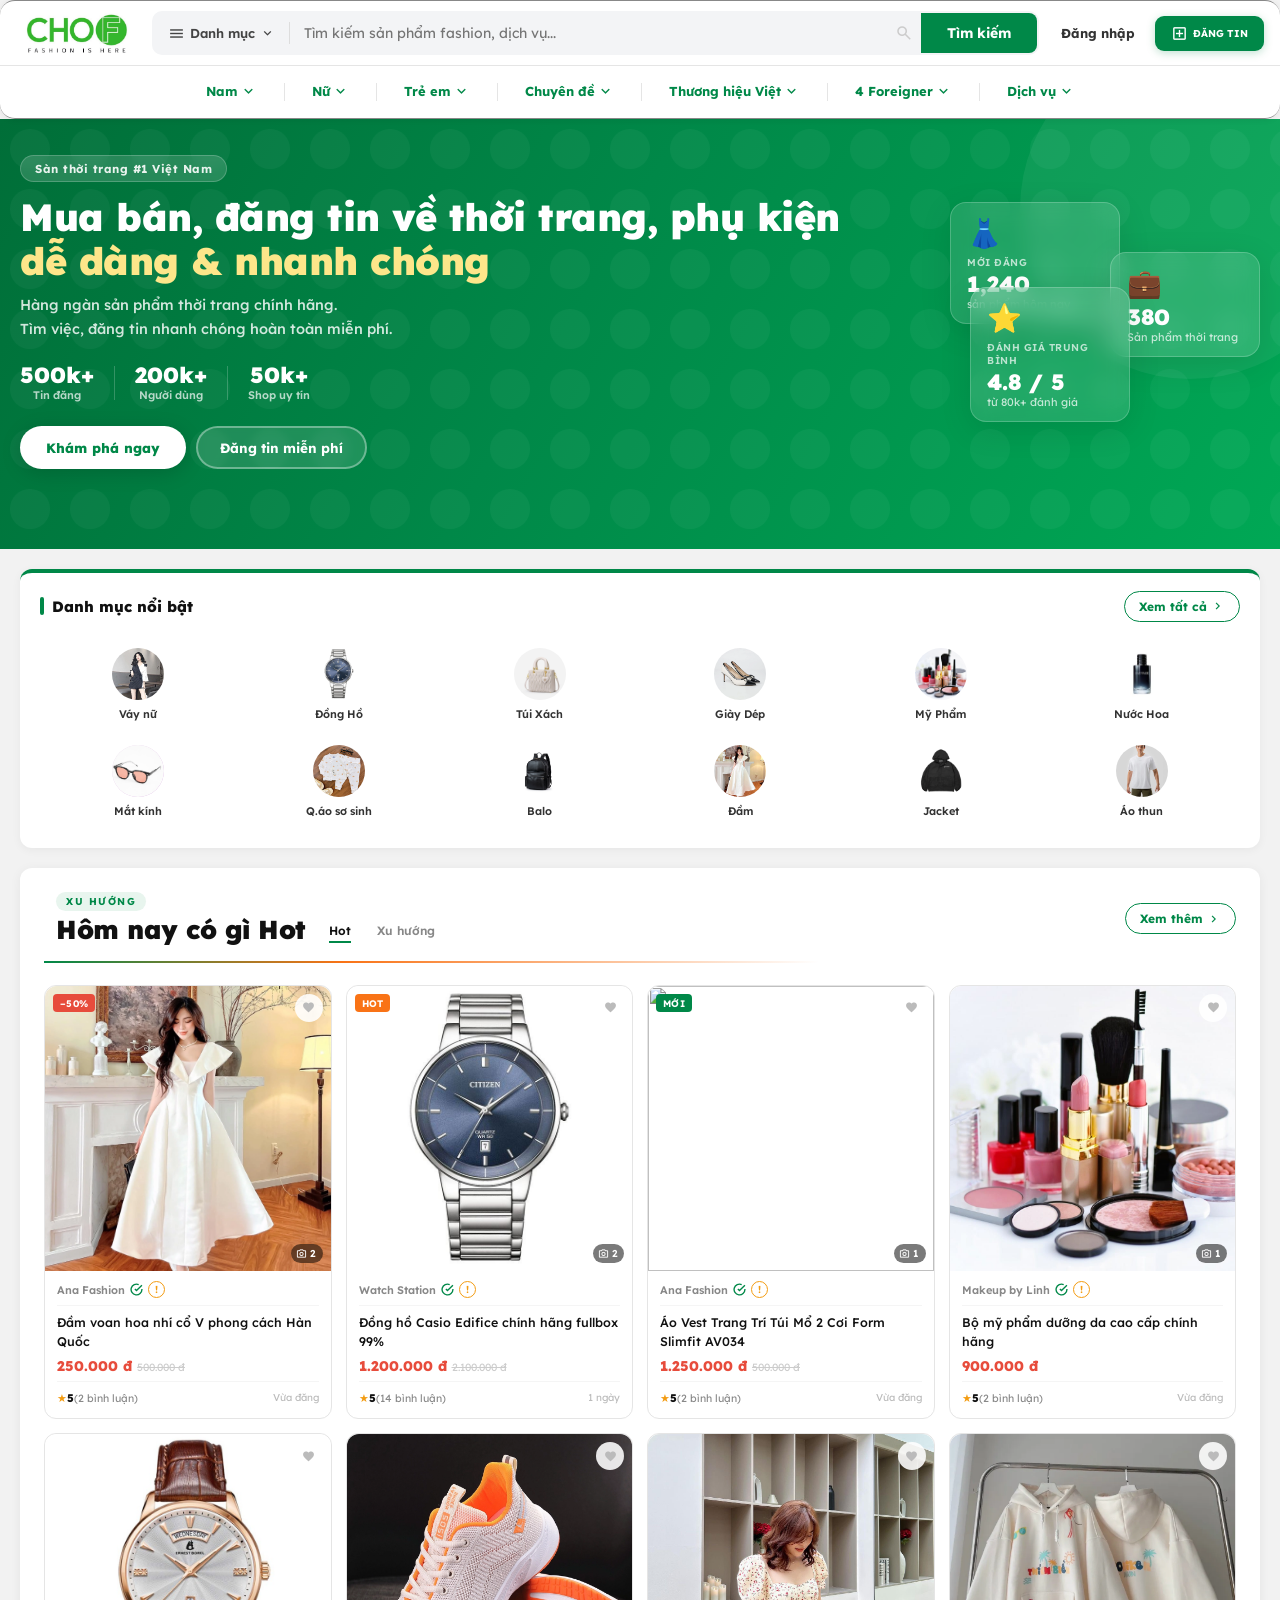
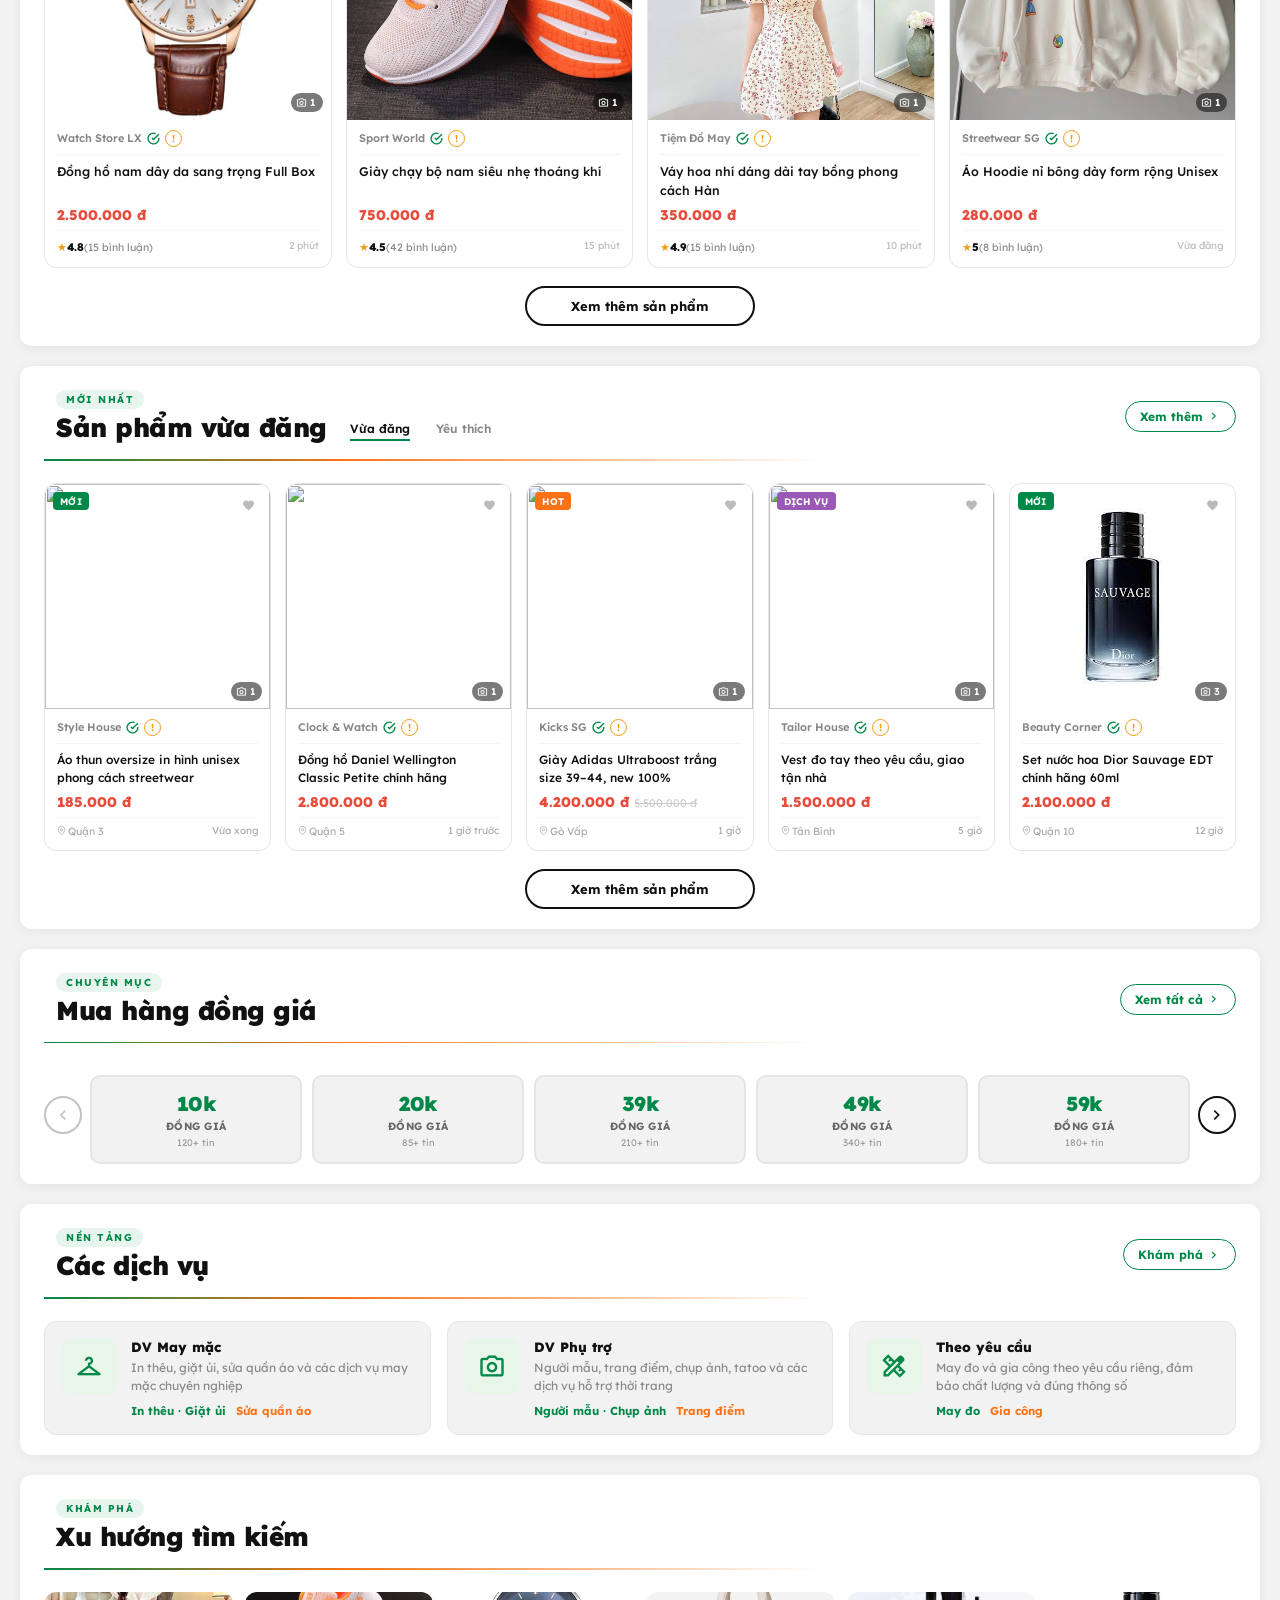
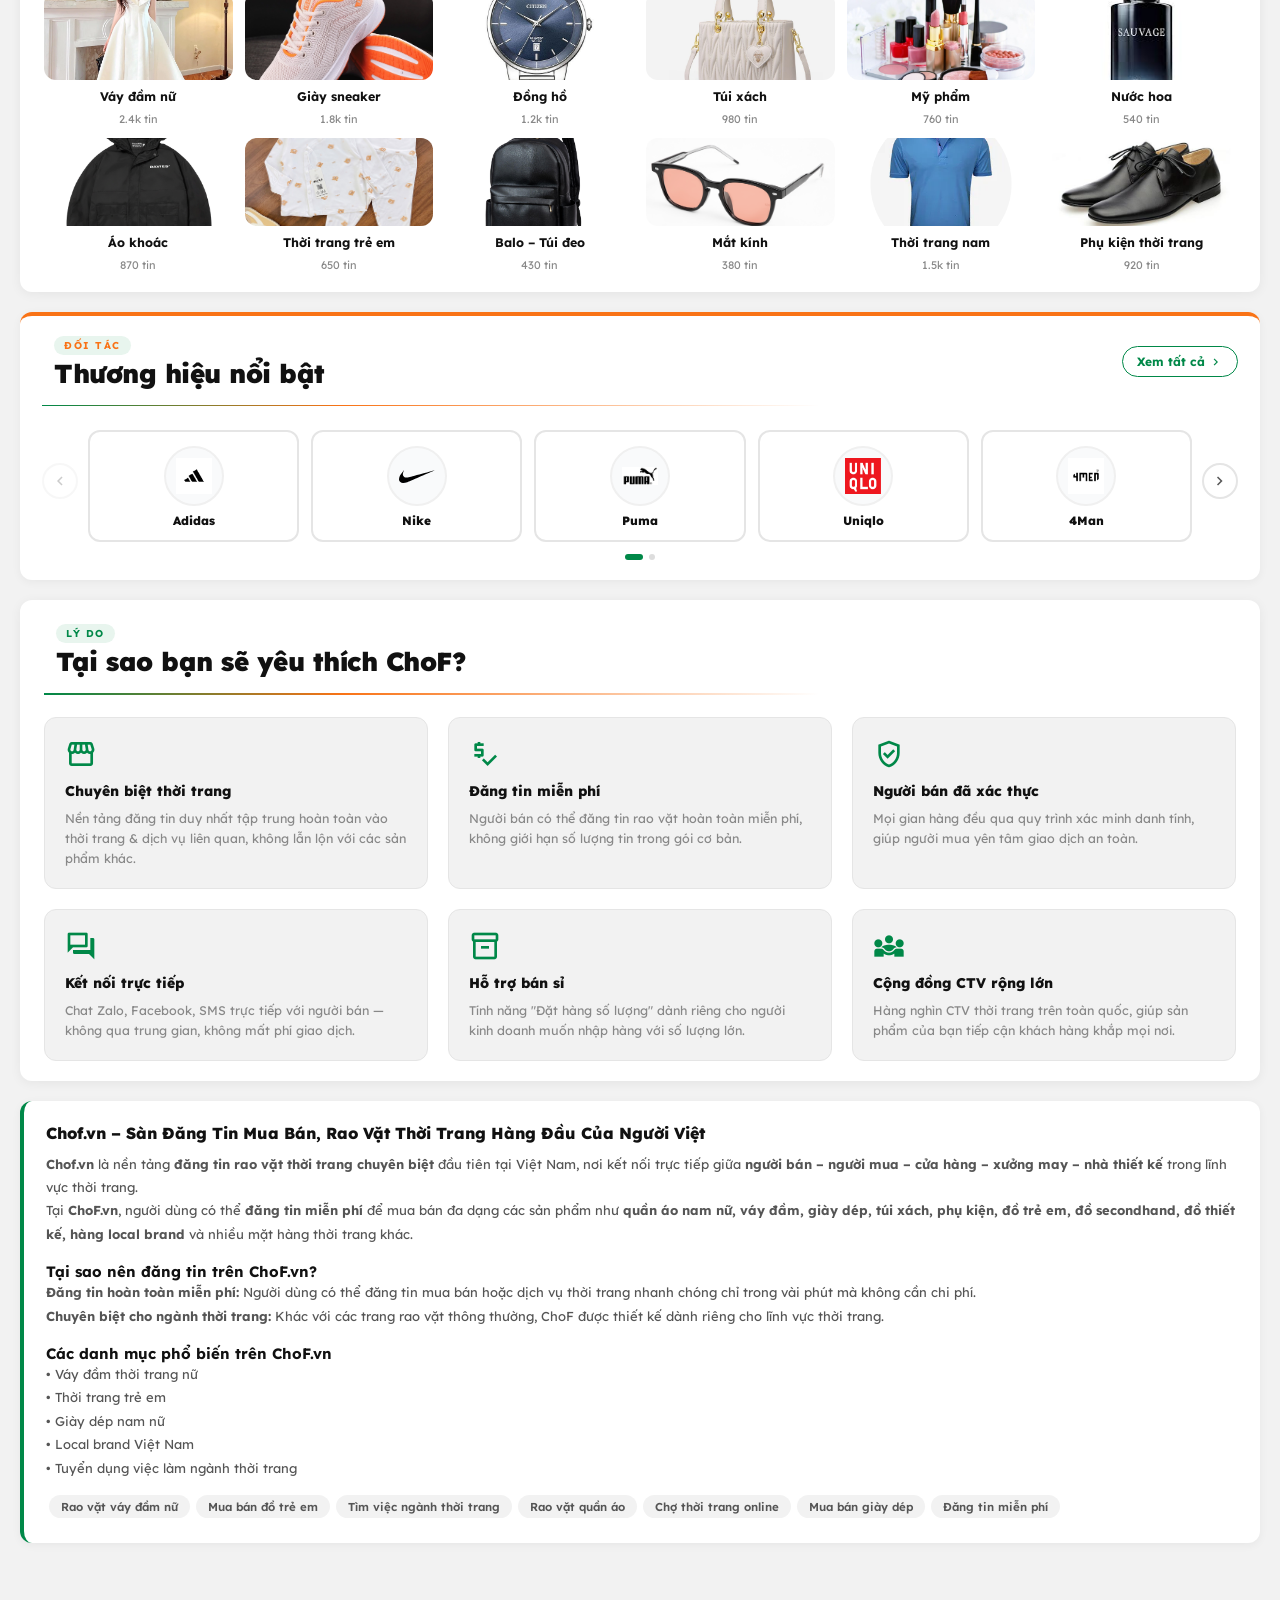
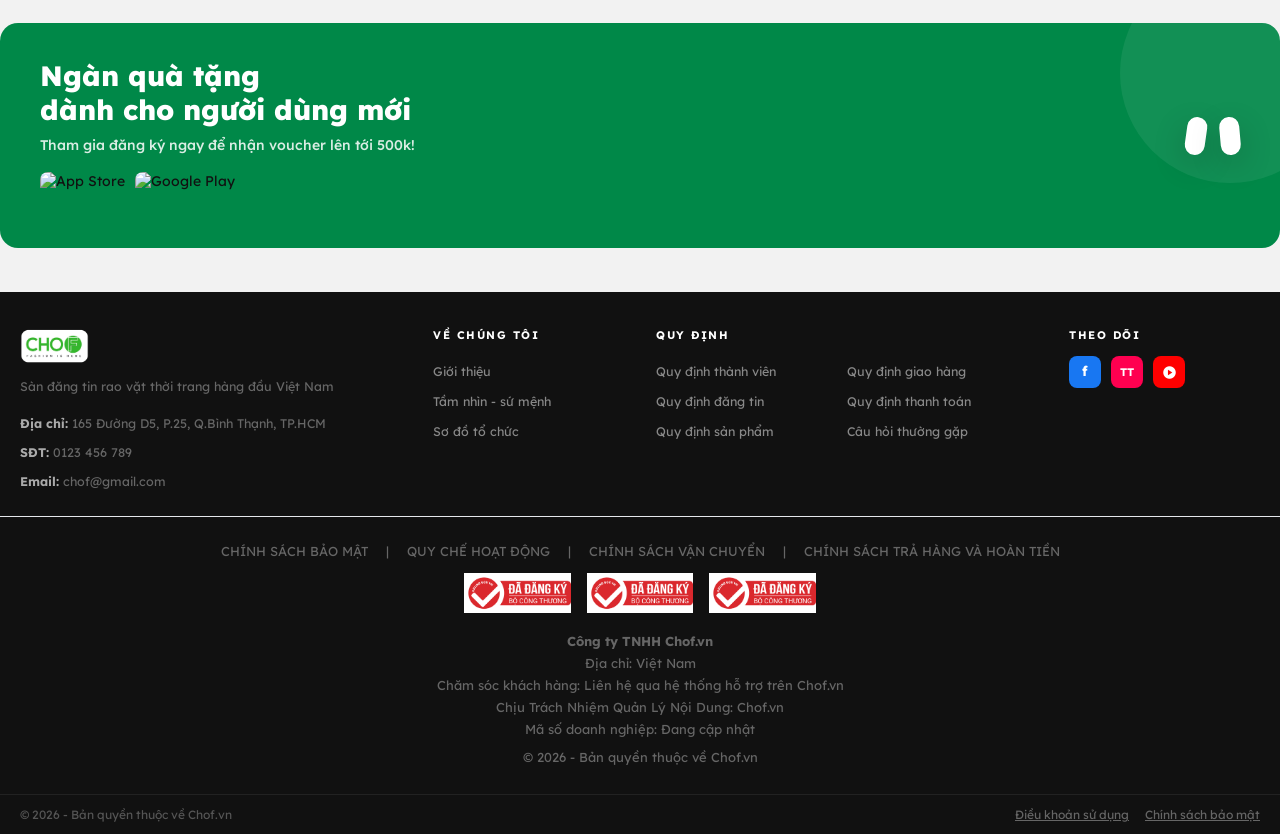
==== commit 2500f6a4: "sửa lần cuối" ====
--- a/index.html
+++ b/index.html
@@ -88,7 +88,7 @@
     }
 
     .logo img {
-      height: 46px;
+      height: 65px;
       width: auto;
       object-fit: contain;
       display: block;
@@ -699,7 +699,7 @@
       padding: 9px 16px;
       border-radius: 9px;
       font-weight: 700;
-      font-size: 13px;
+      font-size: 10px;
       cursor: pointer;
       display: flex;
       align-items: center;
@@ -1175,91 +1175,123 @@
       background: rgba(255, 255, 255, .28)
     }
 
-    /* CAT TABS - Featured Products Strip */
+    /* CAT TABS - Category Menu */
     .cat-tabs {
       border-top: 1px solid var(--line);
     }
 
     .cat-tabs-inner {
-      max-width: 1320px;
+      max-width: 1280px;
       margin: 0 auto;
-      padding: 0 10px;
-      display: flex;
-      align-items: center;
-      gap: 4px;
-      height: 52px
-    }
-
-    .ct-scroll {
-      flex: 1;
-      display: flex;
-      align-items: center;
-      gap: 8px;
-      overflow-x: auto;
-      scrollbar-width: none;
-      scroll-behavior: smooth;
-      padding: 0 2px;
-      min-width: 0
-    }
-
-    .ct-scroll::-webkit-scrollbar {
-      display: none
-    }
-
-    .ct-pill {
-      display: inline-flex;
-      align-items: center;
-      white-space: nowrap;
-      padding: 5px 14px;
-      font-size: 12.5px;
-      font-weight: 600;
-      color: #555;
-      background: #f5f5f5;
-      border-radius: 20px;
-      text-decoration: none;
-      border: 1.5px solid transparent;
-      flex-shrink: 0;
-      transition: background .15s, color .15s, border-color .15s
-    }
-
-    .ct-pill:hover {
-      background: var(--pl);
-      color: var(--p);
-      border-color: var(--p)
-    }
-
-    .ct-pill.hot {
-      color: var(--ac);
-      background: #fff8f3;
-      border-color: #ffd5ba
-    }
-
-    .ct-pill.hot:hover {
-      background: #fef0e5;
-      border-color: var(--ac)
-    }
-
-    .ct-nav {
-      width: 28px;
-      height: 28px;
-      border-radius: 50%;
-      background: #fff;
-      border: 1.5px solid var(--line);
-      box-shadow: 0 2px 6px rgba(0, 0, 0, .08);
-      cursor: pointer;
+      padding: 0 16px;
       display: flex;
       align-items: center;
       justify-content: center;
+      gap: 15px;
+      height: 52px;
+      overflow: visible
+    }
+
+    .ct-item {
+      position: relative;
+      display: flex;
+      align-items: center;
+      gap: 2px;
+      padding: 0 12px;
+      height: 100%;
+      cursor: pointer;
+      white-space: nowrap;
+      font-size: 13px;
+      font-weight: 700;
+      color: var(--p);
+      text-decoration: none;
+      border-bottom: 2px solid transparent;
+      transition: border-color .15s, opacity .15s;
+      flex-shrink: 0
+    }
+
+    .ct-item:hover {
+      border-bottom-color: var(--p)
+    }
+
+    .ct-item .ms {
+      font-size: 17px;
+      transition: transform .2s
+    }
+
+    .ct-item:hover .ms {
+      transform: rotate(180deg)
+    }
+
+    .ct-dropdown {
+      position: absolute;
+      top: calc(100% + 2px);
+      left: 0;
+      background: #ffffff;
+      border: 1px solid var(--line);
+      border-radius: 10px;
+      box-shadow: 0 8px 28px rgba(0, 0, 0, .13);
+      padding: 20px 30px;
+      opacity: 0;
+      visibility: hidden;
+      transform: translateY(8px);
+      z-index: 200;
+      display: grid;
+      gap: 14px 28px
+    }
+
+    .ct-dropdown.dd-r {
+      left: auto;
+      right: 0
+    }
+
+    .ct-item:hover .ct-dropdown {
+      opacity: 1;
+      visibility: visible;
+      transform: translateY(0)
+    }
+
+    .ct-dd-head {
+      font-size: 12px;
+      font-weight: 700;
+      color: var(--p);
+      margin-bottom: 5px;
+      padding-bottom: 4px;
+      border-bottom: 1.5px solid var(--p);
+      white-space: nowrap
+    }
+
+    .ct-dd-head a {
+      color: var(--p);
+      text-decoration: none;
+      transition: opacity .12s
+    }
+
+    .ct-dd-head a:hover {
+      opacity: .75
+    }
+
+    .ct-dd-group a {
+      display: block;
+      padding: 3px 0;
+      font-size: 12px;
+      font-weight: 500;
+      color: #666;
+      text-decoration: none;
+      white-space: nowrap;
+      transition: color .12s
+    }
+
+    .ct-dd-group a:hover {
+      color: var(--p)
+    }
+
+    .ct-divider {
+      width: 1px;
+      height: 18px;
+      background: var(--line);
       flex-shrink: 0;
-      color: #666;
-      transition: all .15s;
-      padding: 0
-    }
-
-    .ct-nav:hover {
-      background: var(--pl);
-      color: var(--p);
-      border-color: var(--p)
+      align-self: center
     }
 
     /* SERVICE CARDS */
@@ -1359,7 +1391,13 @@
       justify-content: center;
       transition: transform .22s cubic-bezier(.34, 1.56, .64, 1);
     }
-    .trend-img img { width: 100%; height: 100%; object-fit: cover; display: block; }
+
+    .trend-img img {
+      width: 100%;
+      height: 100%;
+      object-fit: cover;
+      display: block;
+    }
 
     .trend-item:hover .trend-img {
       transform: translateY(-4px) scale(1.05);
@@ -1477,22 +1515,10 @@
       gap: 16px
     }
 
-    .esc-num {
-      font-size: 54px;
-      font-weight: 900;
-      line-height: 1;
-      color: var(--p);
-      opacity: .08;
-      letter-spacing: -5px;
-      flex-shrink: 0;
-      user-select: none
-    }
-
     .esc-texts {
       display: flex;
       flex-direction: column;
       gap: 5px;
-      border-left: 3px solid var(--p);
       padding-left: 12px
     }
 
@@ -1607,7 +1633,7 @@
 
     .catrow {
       display: grid;
-      grid-template-columns: repeat(12, 1fr);
+      grid-template-columns: repeat(6, 1fr);
       gap: 4px;
       min-width: 860px
     }
@@ -1892,25 +1918,21 @@
     }
 
     .cb {
-      font-size: 10px;
-      font-weight: 700;
-      padding: 2px 6px;
-      border-radius: 4px;
-      color: #fff;
       display: inline-block;
-      margin: 1px
-    }
-
-    .cb.zalo {
-      background: #0068ff
-    }
-
-    .cb.fb {
-      background: #1877f2
-    }
-
-    .cb.sms {
-      background: #555
+      width: 24px;
+      height: 24px;
+      margin: 1px 2px;
+      vertical-align: middle;
+      border-radius: 5px;
+      overflow: hidden;
+      flex-shrink: 0
+    }
+
+    .cb img {
+      width: 100%;
+      height: 100%;
+      object-fit: cover;
+      display: block
     }
 
     .bfol {
@@ -2078,6 +2100,14 @@
       gap: 14px
     }
 
+    .tab-pane {
+      display: none
+    }
+
+    .tab-pane.active {
+      display: block
+    }
+
     .pctit {
       font-size: 12px;
       font-weight: 500;
@@ -2629,10 +2659,29 @@
 
       .cat-tabs-inner {
         padding: 0 8px;
-        height: 46px
-      }
-
-      .ct-nav {
+        height: 44px;
+        justify-content: flex-start;
+        overflow-x: auto;
+        overflow-y: visible;
+        gap: 0;
+        scrollbar-width: none
+      }
+
+      .cat-tabs-inner::-webkit-scrollbar {
+        display: none
+      }
+
+      .ct-item {
+        padding: 0 10px;
+        font-size: 12px;
+        font-weight: 600
+      }
+
+      .ct-item:hover .ct-dropdown {
+        display: none
+      }
+
+      .ct-divider {
         display: none
       }
 
@@ -2749,10 +2798,6 @@
 
       .seobox {
         padding: 14px
-      }
-
-      .esc-num {
-        font-size: 36px !important
       }
 
       .esc-title {
@@ -3831,9 +3876,7 @@
           </div>
           <div class="sdsep"></div>
           <div class="sdt" style="margin-bottom:8px">⭐ Gợi ý sản phẩm nổi bật</div>
-          <div class="sditem"><img
-              src="https://lh3.googleusercontent.com/aida-public/[base64]"
-              alt="">
+          <div class="sditem"><img src="/assets/dam.webp" alt="">
             <div>
               <div class="sdn">Đầm voan hoa nhí cổ V phong cách Hàn Quốc</div>
               <div class="sdpr">250.000 đ</div>
@@ -3895,24 +3938,279 @@
     <!-- CAT TABS -->
     <div class="cat-tabs" id="catTabs">
       <div class="cat-tabs-inner">
-        <button class="ct-nav" id="ctPrev" aria-label="Trước" onclick="ctScroll(-1)">
-          <span class="ms" style="font-size:16px">chevron_left</span>
-        </button>
-        <div class="ct-scroll" id="ctScroll">
-          <a href="/detail.html" class="ct-pill hot">Đầm voan hoa nhí cổ V Hàn Quốc</a>
-          <a href="/detail.html" class="ct-pill">Túi Gucci GG Canvas</a>
-          <a href="/detail.html" class="ct-pill">Quần jean baggy cao cấp</a>
-          <a href="/detail.html" class="ct-pill">Giày Adidas Ultraboost</a>
-          <a href="/detail.html" class="ct-pill">Đồng hồ Casio Edifice</a>
-          <a href="/detail.html" class="ct-pill">Nước hoa Dior Sauvage</a>
-          <a href="/detail.html" class="ct-pill">Áo Hoodie nỉ Unisex</a>
-          <a href="/detail.html" class="ct-pill">Váy hoa nhí dự tiệc</a>
-          <a href="/detail.html" class="ct-pill">Mỹ phẩm Laneige Water Bank</a>
-          <a href="/detail.html" class="ct-pill">Giày chạy bộ siêu nhẹ</a>
+
+        <!-- Nam -->
+        <div class="ct-item">
+          Nam <span class="ms">expand_more</span>
+          <div class="ct-dropdown" style="grid-template-columns:repeat(4,1fr)">
+            <div class="ct-dd-group">
+              <div class="ct-dd-head"><a href="/listing.html">Áo</a></div>
+              <a href="/listing.html">Áo thun</a>
+              <a href="/listing.html">Áo sơ mi</a>
+              <a href="/listing.html">Áo khoác</a>
+              <a href="/listing.html">Áo vest</a>
+              <a href="/listing.html">Áo khác</a>
+            </div>
+            <div class="ct-dd-group">
+              <div class="ct-dd-head"><a href="/listing.html">Quần</a></div>
+              <a href="/listing.html">Quần ngắn</a>
+              <a href="/listing.html">Quần dài</a>
+              <a href="/listing.html">Quần lót</a>
+              <a href="/listing.html">Quần khác</a>
+            </div>
+            <div class="ct-dd-group">
+              <div class="ct-dd-head"><a href="/listing.html">Nón – Mắt kính</a></div>
+              <a href="/listing.html">Nón</a>
+              <a href="/listing.html">Mắt kính</a>
+            </div>
+            <div class="ct-dd-group">
+              <div class="ct-dd-head"><a href="/listing.html">Balo – Túi xách</a></div>
+              <a href="/listing.html">Ba lô</a>
+              <a href="/listing.html">Túi xách</a>
+            </div>
+            <div class="ct-dd-group">
+              <div class="ct-dd-head"><a href="/listing.html">Đồng hồ – Bóp ví</a></div>
+              <a href="/listing.html">Đồng hồ</a>
+              <a href="/listing.html">Bóp ví</a>
+            </div>
+            <div class="ct-dd-group">
+              <div class="ct-dd-head"><a href="/listing.html">Đồ lót – Giày dép</a></div>
+              <a href="/listing.html">Đồ lót</a>
+              <a href="/listing.html">Giày dép</a>
+            </div>
+            <div class="ct-dd-group">
+              <div class="ct-dd-head"><a href="/listing.html">Nước hoa – Mỹ phẩm</a></div>
+              <a href="/listing.html">Nước hoa</a>
+              <a href="/listing.html">Mỹ phẩm</a>
+            </div>
+            <div class="ct-dd-group">
+              <div class="ct-dd-head"><a href="/listing.html">Phụ kiện – Khác</a></div>
+              <a href="/listing.html">Phụ kiện</a>
+              <a href="/listing.html">Khác</a>
+            </div>
+          </div>
         </div>
-        <button class="ct-nav" id="ctNext" aria-label="Tiếp" onclick="ctScroll(1)">
-          <span class="ms" style="font-size:16px">chevron_right</span>
-        </button>
+        <div class="ct-divider"></div>
+
+        <!-- Nữ -->
+        <div class="ct-item">
+          Nữ <span class="ms">expand_more</span>
+          <div class="ct-dropdown" style="grid-template-columns:repeat(4,1fr)">
+            <div class="ct-dd-group">
+              <div class="ct-dd-head"><a href="/listing.html">Áo</a></div>
+              <a href="/listing.html">Áo thun</a>
+              <a href="/listing.html">Áo sơ mi</a>
+              <a href="/listing.html">Áo khoác</a>
+              <a href="/listing.html">Áo dài</a>
+              <a href="/listing.html">Áo khác</a>
+            </div>
+            <div class="ct-dd-group">
+              <div class="ct-dd-head"><a href="/listing.html">Quần – Váy đầm</a></div>
+              <a href="/listing.html">Quần</a>
+              <a href="/listing.html">Váy đầm</a>
+            </div>
+            <div class="ct-dd-group">
+              <div class="ct-dd-head"><a href="/listing.html">Nón – Mắt kính</a></div>
+              <a href="/listing.html">Nón</a>
+              <a href="/listing.html">Mắt kính</a>
+            </div>
+            <div class="ct-dd-group">
+              <div class="ct-dd-head"><a href="/listing.html">Balo – Túi xách</a></div>
+              <a href="/listing.html">Ba lô</a>
+              <a href="/listing.html">Túi xách</a>
+            </div>
+            <div class="ct-dd-group">
+              <div class="ct-dd-head"><a href="/listing.html">Đồng hồ – Bóp ví</a></div>
+              <a href="/listing.html">Đồng hồ</a>
+              <a href="/listing.html">Bóp ví</a>
+            </div>
+            <div class="ct-dd-group">
+              <div class="ct-dd-head"><a href="/listing.html">Đồ lót – Giày dép</a></div>
+              <a href="/listing.html">Đồ lót</a>
+              <a href="/listing.html">Giày dép</a>
+            </div>
+            <div class="ct-dd-group">
+              <div class="ct-dd-head"><a href="/listing.html">Nước hoa – Mỹ phẩm</a></div>
+              <a href="/listing.html">Nước hoa</a>
+              <a href="/listing.html">Mỹ phẩm</a>
+            </div>
+            <div class="ct-dd-group">
+              <div class="ct-dd-head"><a href="/listing.html">Phụ kiện – Khác</a></div>
+              <a href="/listing.html">Phụ kiện</a>
+              <a href="/listing.html">Khác</a>
+            </div>
+          </div>
+        </div>
+        <div class="ct-divider"></div>
+
+        <!-- Trẻ em -->
+        <div class="ct-item">
+          Trẻ em <span class="ms">expand_more</span>
+          <div class="ct-dropdown" style="grid-template-columns:repeat(4,1fr)">
+            <div class="ct-dd-group">
+              <div class="ct-dd-head"><a href="/listing.html">Quần áo sơ sinh</a></div>
+              <a href="/listing.html">Dưới 1 tháng</a>
+              <a href="/listing.html">1–6 tháng</a>
+              <a href="/listing.html">6–12 tháng</a>
+            </div>
+            <div class="ct-dd-group">
+              <div class="ct-dd-head"><a href="/listing.html">Quần áo bé trai</a></div>
+              <a href="/listing.html">Dưới 3 tuổi</a>
+              <a href="/listing.html">3–6 tuổi</a>
+              <a href="/listing.html">Trên 6 tuổi</a>
+            </div>
+            <div class="ct-dd-group">
+              <div class="ct-dd-head"><a href="/listing.html">Quần áo bé gái</a></div>
+              <a href="/listing.html">Dưới 3 tuổi</a>
+              <a href="/listing.html">3–6 tuổi</a>
+              <a href="/listing.html">Trên 6 tuổi</a>
+            </div>
+            <div class="ct-dd-group">
+              <div class="ct-dd-head"><a href="/listing.html">Phụ kiện – Khác</a></div>
+              <a href="/listing.html">Phụ kiện</a>
+              <a href="/listing.html">Khác</a>
+            </div>
+          </div>
+        </div>
+        <div class="ct-divider"></div>
+
+        <!-- Chuyên đề -->
+        <div class="ct-item">
+          Chuyên đề <span class="ms">expand_more</span>
+          <div class="ct-dropdown" style="grid-template-columns:repeat(3,1fr)">
+            <div class="ct-dd-group">
+              <div class="ct-dd-head"><a href="/listing.html">TT Gia dụng</a></div>
+              <a href="/listing.html">Mền/mùng</a>
+              <a href="/listing.html">Áo gối/ra giường</a>
+              <a href="/listing.html">Rèm/khác</a>
+            </div>
+            <div class="ct-dd-group">
+              <div class="ct-dd-head"><a href="/listing.html">TT Chuyên dụng</a></div>
+              <a href="/listing.html">Đồng phục/nghề nghiệp</a>
+              <a href="/listing.html">Bà bầu/hội cưới</a>
+              <a href="/listing.html">Thú cưng/sân khấu</a>
+              <a href="/listing.html">PK điện tử/handmade</a>
+            </div>
+            <div class="ct-dd-group">
+              <div class="ct-dd-head"><a href="/listing.html">Thời trang xanh</a></div>
+              <a href="/listing.html">Nam/Nữ/Trẻ em</a>
+              <a href="/listing.html">Đồ lót/phụ kiện/khác</a>
+            </div>
+            <div class="ct-dd-group">
+              <div class="ct-dd-head"><a href="/listing.html">TT Thể thao</a></div>
+              <a href="/listing.html">Nam/Nữ/Trẻ em</a>
+              <a href="/listing.html">Đồ lót/phụ kiện/khác</a>
+            </div>
+            <div class="ct-dd-group">
+              <div class="ct-dd-head"><a href="/listing.html">TT Đồng giá</a></div>
+              <a href="/listing.html">10k/50k/100k</a>
+              <a href="/listing.html">200k/300k</a>
+            </div>
+            <div class="ct-dd-group">
+              <div class="ct-dd-head"><a href="/listing.html">Nguyên phụ liệu</a></div>
+              <a href="/listing.html">Vải/khoá kéo</a>
+              <a href="/listing.html">Khuy nút/chỉ may</a>
+              <a href="/listing.html">Tem nhãn/máy móc</a>
+              <a href="/listing.html">Manocanh/khác</a>
+            </div>
+          </div>
+        </div>
+        <div class="ct-divider"></div>
+
+        <!-- Thương hiệu Việt -->
+        <div class="ct-item">
+          Thương hiệu Việt <span class="ms">expand_more</span>
+          <div class="ct-dropdown dd-r" style="grid-template-columns:repeat(4,1fr)">
+            <div class="ct-dd-group">
+              <div class="ct-dd-head"><a href="/listing.html">Thời trang nam</a></div>
+              <a href="/listing.html">Áo nam</a>
+              <a href="/listing.html">Quần nam</a>
+              <a href="/listing.html">Đồ lót/phụ kiện/khác</a>
+            </div>
+            <div class="ct-dd-group">
+              <div class="ct-dd-head"><a href="/listing.html">Thời trang nữ</a></div>
+              <a href="/listing.html">Áo nữ</a>
+              <a href="/listing.html">Quần/đồ lót</a>
+              <a href="/listing.html">Phụ kiện/khác</a>
+            </div>
+            <div class="ct-dd-group">
+              <div class="ct-dd-head"><a href="/listing.html">Thời trang trẻ em</a></div>
+              <a href="/listing.html">Quần áo bé trai</a>
+              <a href="/listing.html">Quần áo bé gái</a>
+              <a href="/listing.html">Phụ kiện/khác</a>
+            </div>
+            <div class="ct-dd-group">
+              <div class="ct-dd-head"><a href="/listing.html">Trang phục truyền thống</a></div>
+              <a href="/listing.html">Trang phục nam</a>
+              <a href="/listing.html">Trang phục nữ</a>
+              <a href="/listing.html">Trang phục trẻ em</a>
+              <a href="/listing.html">Phụ kiện/khác</a>
+            </div>
+          </div>
+        </div>
+        <div class="ct-divider"></div>
+
+        <!-- 4 Foreigner -->
+        <div class="ct-item">
+          4 Foreigner <span class="ms">expand_more</span>
+          <div class="ct-dropdown dd-r" style="grid-template-columns:repeat(4,1fr)">
+            <div class="ct-dd-group">
+              <div class="ct-dd-head"><a href="/listing.html">For Men</a></div>
+              <a href="/listing.html">Shirt/T-shirt</a>
+              <a href="/listing.html">Short/Pants</a>
+              <a href="/listing.html">Jacket</a>
+              <a href="/listing.html">Underwear</a>
+              <a href="/listing.html">Accessories/Others</a>
+            </div>
+            <div class="ct-dd-group">
+              <div class="ct-dd-head"><a href="/listing.html">For Women</a></div>
+              <a href="/listing.html">Top/Dress</a>
+              <a href="/listing.html">Skirt/Short</a>
+              <a href="/listing.html">Underwear</a>
+              <a href="/listing.html">Accessories/Others</a>
+            </div>
+            <div class="ct-dd-group">
+              <div class="ct-dd-head"><a href="/listing.html">For Kids</a></div>
+              <a href="/listing.html">For Boy</a>
+              <a href="/listing.html">For Girl</a>
+              <a href="/listing.html">Accessories/Others</a>
+            </div>
+            <div class="ct-dd-group">
+              <div class="ct-dd-head"><a href="/listing.html">Made to Order</a></div>
+              <a href="/listing.html">For Men/Women/Kids</a>
+              <a href="/listing.html">Underwear/Accessories/Others</a>
+            </div>
+          </div>
+        </div>
+        <div class="ct-divider"></div>
+
+        <!-- Dịch vụ -->
+        <div class="ct-item">
+          Dịch vụ <span class="ms">expand_more</span>
+          <div class="ct-dropdown dd-r" style="grid-template-columns:repeat(3,1fr)">
+            <div class="ct-dd-group">
+              <div class="ct-dd-head"><a href="/listing.html">DV May mặc</a></div>
+              <a href="/listing.html">In thêu</a>
+              <a href="/listing.html">Giặt ủi</a>
+              <a href="/listing.html">Sửa quần áo</a>
+              <a href="/listing.html">Khác</a>
+            </div>
+            <div class="ct-dd-group">
+              <div class="ct-dd-head"><a href="/listing.html">DV Phụ trợ</a></div>
+              <a href="/listing.html">Người mẫu</a>
+              <a href="/listing.html">Trang điểm</a>
+              <a href="/listing.html">Chụp ảnh</a>
+              <a href="/listing.html">Tatoo</a>
+              <a href="/listing.html">Khóa học/khác</a>
+            </div>
+            <div class="ct-dd-group">
+              <div class="ct-dd-head"><a href="/listing.html">Theo yêu cầu</a></div>
+              <a href="/listing.html">May đo</a>
+              <a href="/listing.html">Gia công</a>
+            </div>
+          </div>
+        </div>
+
       </div>
     </div>
   </header>
@@ -3966,43 +4264,6 @@
       </div>
     </div>
   </div>
-
-  <!-- SEARCH -->
-  <div style="background:linear-gradient(to top,#008848 0%,var(--bg) 100%);padding:0 20px 16px;margin-top:10px;">
-    <div style="max-width:1320px;margin:0 auto;position:relative">
-      <div class="sbox hero-sb" id="heroSbox">
-        <div class="scat-wrap" id="scatWrap">
-          <button class="scat-btn" id="scatBtn">
-            <span id="scatLabel">Danh mục</span>
-            <span class="ms" id="scatArr" style="font-size:16px">expand_more</span>
-          </button>
-          <div class="scat-drop" id="scatDrop">
-            <div class="scat-opt active" onclick="pickCat(this)">🛍️ Tất cả danh mục</div>
-            <div class="scat-opt" onclick="pickCat(this)">👔 Thời trang Nam</div>
-            <div class="scat-opt" onclick="pickCat(this)">👗 Thời trang Nữ</div>
-            <div class="scat-opt" onclick="pickCat(this)">👶 Trẻ em</div>
-            <div class="scat-opt" onclick="pickCat(this)">👟 Giày dép</div>
-            <div class="scat-opt" onclick="pickCat(this)">👜 Túi xách</div>
-            <div class="scat-opt" onclick="pickCat(this)">⌚ Đồng hồ</div>
-            <div class="scat-opt" onclick="pickCat(this)">🔧 Dịch vụ</div>
-          </div>
-        </div>
-        <div style="width:1.5px;background:var(--line);margin:10px 0;flex-shrink:0"></div>
-        <input class="sinput" id="sinput" type="text" placeholder="Tìm kiếm sản phẩm thời trang, dịch vụ..." />
-        <button class="sbtn" onclick="location.href='/listing.html'"><span class="ms"
-            style="font-size:18px">search</span> Tìm kiếm</button>
-      </div>
-    </div>
-    <div style="max-width:1320px;margin:10px auto 0;display:flex;align-items:center;gap:8px;flex-wrap:wrap">
-      <span style="font-size:12px;color:rgba(255,255,255,.7);font-weight:600">Gợi ý:</span>
-      <span class="sqtag" onclick="fillSearch(this)">Áo thun</span>
-      <span class="sqtag" onclick="fillSearch(this)">Váy đầm</span>
-      <span class="sqtag" onclick="fillSearch(this)">Giày sneaker</span>
-      <span class="sqtag" onclick="fillSearch(this)">Túi xách</span>
-      <span class="sqtag" onclick="fillSearch(this)">Đồng phục</span>
-    </div>
-  </div>
-
   <!-- MAIN -->
   <div class="main">
 
@@ -4073,7 +4334,6 @@
     <div class="sec ap">
       <div class="esc">
         <div class="esc-left">
-          <span class="esc-num">01</span>
           <div class="esc-texts">
             <span class="esc-eyebrow">Xu hướng</span>
             <div style="display:flex;align-items:center">
@@ -4088,103 +4348,21 @@
         <a href="/listing.html" class="esc-more">Xem thêm <span class="ms"
             style="font-size:14px">chevron_right</span></a>
       </div>
-      <div class="pgrid-ed">
-        <div class="pc-hero">
-          <div class="pcimg"
-            data-imgs="https://lh3.googleusercontent.com/aida-public/[base64]|https://lh3.googleusercontent.com/aida-public/[base64]|/assets/nu.webp|/assets/nam.webp">
-            <img
-              src="https://lh3.googleusercontent.com/aida-public/[base64]"
-              alt=""><span class="bge bsale">–50%</span><button class="bfav"><span class="ms msf"
-                style="font-size:13px">favorite</span></button>
-          </div>
-          <div class="pcb">
-            <div class="srow">
-              <span class="sname">Ana Fashion</span>
-              <svg class="vico" viewBox="0 0 24 24" fill="none" stroke="#008848" stroke-width="2.5">
-                <path d="M22 11.08V12a10 10 0 1 1-5.93-9.14" />
-                <polyline points="22 4 12 14.01 9 11.01" />
-              </svg>
-              <div class="ibwrap"><button class="infobtn">!</button>
-                <div class="spopup">
-                  <div class="ppr"><span class="pplbl">Tình trạng:</span><span class="ppval ok">Đã xác thực ✓</span>
-                  </div>
-                  <div class="ppr"><span class="pplbl">Tài khoản:</span><span class="ppval">Cá nhân</span></div>
-                  <div class="ppr"><span class="pplbl">Tham gia:</span><span class="ppval">01/01/2025</span></div>
-                  <div class="ppr"><span class="pplbl">Địa chỉ:</span><span class="ppval">Quận 1, TP.HCM</span></div>
-                  <div class="ppr"><span class="pplbl">SĐT:</span><span class="ppval">0123456789</span></div>
-                  <div class="ppr"><span class="pplbl">Chat:</span><span class="ppval"><span
-                        class="cb zalo">Zalo</span><span class="cb fb">FB</span><span class="cb sms">SMS</span></span>
-                  </div>
-                  <div class="ppr"><span class="pplbl">Uy tín:</span><span class="ppval gold">GOLD ⭐</span></div>
-                  <div class="pall"><span>Tất cả bài đăng</span><span>→</span></div>
-                  <button class="bfol">Theo dõi</button>
-                </div>
-              </div>
-            </div>
-            <a href="/detail.html">
-              <p class="pc-title">Đầm voan hoa nhí cổ V phong cách Hàn Quốc cực xinh cho mùa hè</p>
-            </a>
-            <div style="margin-bottom:8px"><span class="pc-price-sale">250.000 đ</span><span
-                class="pc-price-ori">500.000 đ</span></div>
-            <div class="pc-loc"><svg width="10" height="10" viewBox="0 0 24 24" fill="none" stroke="currentColor"
-                stroke-width="2">
-                <path d="M21 10c0 7-9 13-9 13S3 17 3 10a9 9 0 0 1 18 0z" />
-                <circle cx="12" cy="10" r="3" />
-              </svg><span class="pc-loc-ward">Phường 1</span><span class="pc-loc-sep">·</span><span
-                class="pc-loc-city">TP. Hồ Chí Minh</span></div>
-            <div class="pc-foot">
-              <div><span class="pc-stars">★</span><span style="font-weight:800;font-size:11px">5</span><span
-                  class="pc-rcount">(2 bình luận)</span></div><span class="pc-time">Vừa đăng</span>
-            </div>
-          </div>
-        </div>
-        <div class="pgrid-mini-wrap">
-          <div class="pgrid-mini">
+      <div class="tab-panes">
+        <!-- Tab: Hot -->
+        <div class="tab-pane active">
+          <div class="pgrid-mini" style="grid-template-columns:repeat(4,1fr)">
             <div class="pc">
-              <div class="pcimg"
-                data-imgs="https://lh3.googleusercontent.com/aida-public/[base64]|https://lh3.googleusercontent.com/aida-public/[base64]|/assets/giay.webp">
-                <img
-                  src="https://lh3.googleusercontent.com/aida-public/[base64]"
-                  alt=""><span class="bge bhot">HOT</span><button class="bfav"><span class="ms msf"
-                    style="font-size:13px">favorite</span></button>
-              </div>
+              <div class="pcimg" data-imgs="/assets/dongho.jpg|/assets/giay-da.jpg"><img src="/assets/dam.webp" alt=""
+                  onerror="this.src='https://via.placeholder.com/300x300'"><span class="bge bsale">–50%</span><button
+                  class="bfav"><span class="ms msf" style="font-size:13px">favorite</span></button></div>
               <div class="pcb">
-                <div class="srow">
-                  <span class="sname">Ana Fashion</span>
-                  <svg class="vico" viewBox="0 0 24 24" fill="none" stroke="#008848" stroke-width="2.5">
-                    <path d="M22 11.08V12a10 10 0 1 1-5.93-9.14" />
-                    <polyline points="22 4 12 14.01 9 11.01" />
-                  </svg>
-                  <div class="ibwrap"><button class="infobtn">!</button>
-                    <div class="spopup">
-                      <div class="ppr"><span class="pplbl">Tình trạng:</span><span class="ppval ok">Đã xác thực ✓</span>
-                      </div>
-                      <div class="ppr"><span class="pplbl">Tài khoản:</span><span class="ppval">Cá nhân</span></div>
-                      <div class="ppr"><span class="pplbl">Tham gia:</span><span class="ppval">01/01/2025</span></div>
-                      <div class="ppr"><span class="pplbl">Địa chỉ:</span><span class="ppval">Quận 1, TP.HCM</span>
-                      </div>
-                      <div class="ppr"><span class="pplbl">SĐT:</span><span class="ppval">0123456789</span></div>
-                      <div class="ppr"><span class="pplbl">Chat:</span><span class="ppval"><span
-                            class="cb zalo">Zalo</span><span class="cb fb">FB</span><span
-                            class="cb sms">SMS</span></span>
-                      </div>
-                      <div class="ppr"><span class="pplbl">Uy tín:</span><span class="ppval gold">GOLD ⭐</span></div>
-                      <div class="pall"><span>Tất cả bài đăng</span><span>→</span></div>
-                      <button class="bfol">Theo dõi</button>
-                    </div>
-                  </div>
-                </div>
+                <div class="srow"><span class="sname">Ana Fashion</span></div>
                 <a href="/detail.html">
-                  <p class="pc-title">Đầm voan hoa nhí cổ V phong cách Hàn Quốc cực xinh cho mùa hè</p>
+                  <p class="pc-title">Đầm voan hoa nhí cổ V phong cách Hàn Quốc</p>
                 </a>
-                <div style="margin-bottom:8px"><span class="pc-price-sale">250.000 đ</span><span
+                <div style="margin-bottom:6px"><span class="pc-price-sale">250.000 đ</span><span
                     class="pc-price-ori">500.000 đ</span></div>
-                <div class="pc-loc"><svg width="10" height="10" viewBox="0 0 24 24" fill="none" stroke="currentColor"
-                    stroke-width="2">
-                    <path d="M21 10c0 7-9 13-9 13S3 17 3 10a9 9 0 0 1 18 0z" />
-                    <circle cx="12" cy="10" r="3" />
-                  </svg><span class="pc-loc-ward">Phường 1</span><span class="pc-loc-sep">·</span><span
-                    class="pc-loc-city">TP. Hồ Chí Minh</span></div>
                 <div class="pc-foot">
                   <div><span class="pc-stars">★</span><span style="font-weight:800;font-size:11px">5</span><span
                       class="pc-rcount">(2 bình luận)</span></div><span class="pc-time">Vừa đăng</span>
@@ -4192,17 +4370,18 @@
               </div>
             </div>
             <div class="pc">
-              <div class="pcimg" data-imgs="/assets/dongho.jpg|/assets/giay-da.jpg|/assets/tui.jpg"><img
-                  src="/assets/dongho.jpg" alt=""
-                  onerror="this.src='https://via.placeholder.com/300x300/e8f5e9/008848?text=Đồng+hồ'"><button
+              <div class="pcimg" data-imgs="/assets/dongho.jpg|/assets/giay-da.jpg"><img src="/assets/dongho.jpg" alt=""
+                  onerror="this.src='https://via.placeholder.com/300x300'"><span class="bge bhot">HOT</span><button
                   class="bfav"><span class="ms msf" style="font-size:13px">favorite</span></button></div>
               <div class="pcb">
-                <div class="srow"><span class="sname">Watch Station</span></div><a href="/detail.html">
+                <div class="srow"><span class="sname">Watch Station</span></div>
+                <a href="/detail.html">
                   <p class="pc-title">Đồng hồ Casio Edifice chính hãng fullbox 99%</p>
                 </a>
-                <div><span class="pc-price-sale">1.200.000 đ</span><span class="pc-price-ori">2.100.000 đ</span></div>
+                <div style="margin-bottom:6px"><span class="pc-price-sale">1.200.000 đ</span><span
+                    class="pc-price-ori">2.100.000 đ</span></div>
                 <div class="pc-foot">
-                  <div><span class="pc-stars">★</span><span style="font-weight:800;font-size:11px;">5</span><span
+                  <div><span class="pc-stars">★</span><span style="font-weight:800;font-size:11px">5</span><span
                       class="pc-rcount">(14 bình luận)</span></div><span class="pc-time">1 ngày</span>
                 </div>
               </div>
@@ -4213,42 +4392,12 @@
                   alt=""><span class="bge bnew">MỚI</span><button class="bfav"><span class="ms msf"
                     style="font-size:13px">favorite</span></button></div>
               <div class="pcb">
-                <div class="srow">
-                  <span class="sname">Ana Fashion</span>
-                  <svg class="vico" viewBox="0 0 24 24" fill="none" stroke="#008848" stroke-width="2.5">
-                    <path d="M22 11.08V12a10 10 0 1 1-5.93-9.14" />
-                    <polyline points="22 4 12 14.01 9 11.01" />
-                  </svg>
-                  <div class="ibwrap"><button class="infobtn">!</button>
-                    <div class="spopup">
-                      <div class="ppr"><span class="pplbl">Tình trạng:</span><span class="ppval ok">Đã xác thực ✓</span>
-                      </div>
-                      <div class="ppr"><span class="pplbl">Tài khoản:</span><span class="ppval">Cá nhân</span></div>
-                      <div class="ppr"><span class="pplbl">Tham gia:</span><span class="ppval">01/01/2025</span></div>
-                      <div class="ppr"><span class="pplbl">Địa chỉ:</span><span class="ppval">Quận 1, TP.HCM</span>
-                      </div>
-                      <div class="ppr"><span class="pplbl">SĐT:</span><span class="ppval">0123456789</span></div>
-                      <div class="ppr"><span class="pplbl">Chat:</span><span class="ppval"><span
-                            class="cb zalo">Zalo</span><span class="cb fb">FB</span><span
-                            class="cb sms">SMS</span></span>
-                      </div>
-                      <div class="ppr"><span class="pplbl">Uy tín:</span><span class="ppval gold">GOLD ⭐</span></div>
-                      <div class="pall"><span>Tất cả bài đăng</span><span>→</span></div>
-                      <button class="bfol">Theo dõi</button>
-                    </div>
-                  </div>
-                </div>
+                <div class="srow"><span class="sname">Ana Fashion</span></div>
                 <a href="/detail.html">
-                  <p class="pc-title">Đầm voan hoa nhí cổ V phong cách Hàn Quốc cực xinh cho mùa hè</p>
+                  <p class="pc-title">Áo Vest Trang Trí Túi Mổ 2 Cơi Form Slimfit AV034 </p>
                 </a>
-                <div style="margin-bottom:8px"><span class="pc-price-sale">250.000 đ</span><span
+                <div style="margin-bottom:6px"><span class="pc-price-sale">1.250.000 đ</span><span
                     class="pc-price-ori">500.000 đ</span></div>
-                <div class="pc-loc"><svg width="10" height="10" viewBox="0 0 24 24" fill="none" stroke="currentColor"
-                    stroke-width="2">
-                    <path d="M21 10c0 7-9 13-9 13S3 17 3 10a9 9 0 0 1 18 0z" />
-                    <circle cx="12" cy="10" r="3" />
-                  </svg><span class="pc-loc-ward">Phường 1</span><span class="pc-loc-sep">·</span><span
-                    class="pc-loc-city">TP. Hồ Chí Minh</span></div>
                 <div class="pc-foot">
                   <div><span class="pc-stars">★</span><span style="font-weight:800;font-size:11px">5</span><span
                       class="pc-rcount">(2 bình luận)</span></div><span class="pc-time">Vừa đăng</span>
@@ -4257,30 +4406,30 @@
             </div>
             <div class="pc">
               <div class="pcimg"><img src="/assets/mypham.jpg" alt=""
-                  onerror="this.src='https://via.placeholder.com/300x300/fce4ec/e74c3c?text=Mỹ+phẩm'"><button
-                  class="bfav"><span class="ms msf" style="font-size:13px">favorite</span></button></div>
+                  onerror="this.src='https://via.placeholder.com/300x300'"><button class="bfav"><span class="ms msf"
+                    style="font-size:13px">favorite</span></button></div>
               <div class="pcb">
-                <div class="srow"><span class="sname">Makeup by Linh</span></div><a href="/detail.html">
+                <div class="srow"><span class="sname">Makeup by Linh</span></div>
+                <a href="/detail.html">
                   <p class="pc-title">Bộ mỹ phẩm dưỡng da cao cấp chính hãng</p>
                 </a>
-                <div><span class="pc-price-sale">900.000 đ</span></div>
+                <div style="margin-bottom:6px"><span class="pc-price-sale">900.000 đ</span></div>
                 <div class="pc-foot">
                   <div><span class="pc-stars">★</span><span style="font-weight:800;font-size:11px">5</span><span
                       class="pc-rcount">(2 bình luận)</span></div><span class="pc-time">Vừa đăng</span>
                 </div>
               </div>
             </div>
-          </div>
-          <div class="pgrid-mini">
             <div class="pc">
-              <div class="pcimg"><img src="/assets/dongho.jpg" alt=""
-                  onerror="this.src='https://via.placeholder.com/300x300/e8f5e9/008848?text=Đồng+hồ'"><button
-                  class="bfav"><span class="ms msf" style="font-size:13px">favorite</span></button></div>
+              <div class="pcimg"><img src="/assets/dong-ho-da.jpg" alt=""
+                  onerror="this.src='https://via.placeholder.com/300x300'"><button class="bfav"><span class="ms msf"
+                    style="font-size:13px">favorite</span></button></div>
               <div class="pcb">
-                <div class="srow"><span class="sname">Watch Store LX</span></div><a href="/detail.html">
+                <div class="srow"><span class="sname">Watch Store LX</span></div>
+                <a href="/detail.html">
                   <p class="pc-title">Đồng hồ nam dây da sang trọng Full Box</p>
                 </a>
-                <div><span class="pc-price-sale">2.500.000 đ</span></div>
+                <div style="margin-bottom:6px"><span class="pc-price-sale">2.500.000 đ</span></div>
                 <div class="pc-foot">
                   <div><span class="pc-stars">★</span><span style="font-weight:800;font-size:11px">4.8</span><span
                       class="pc-rcount">(15 bình luận)</span></div><span class="pc-time">2 phút</span>
@@ -4289,13 +4438,14 @@
             </div>
             <div class="pc">
               <div class="pcimg"><img src="/assets/giaychaybo.webp" alt=""
-                  onerror="this.src='https://via.placeholder.com/300x300/e3f2fd/1565c0?text=Giày'"><button
-                  class="bfav"><span class="ms msf" style="font-size:13px">favorite</span></button></div>
+                  onerror="this.src='https://via.placeholder.com/300x300'"><button class="bfav"><span class="ms msf"
+                    style="font-size:13px">favorite</span></button></div>
               <div class="pcb">
-                <div class="srow"><span class="sname">Sport World</span></div><a href="/detail.html">
+                <div class="srow"><span class="sname">Sport World</span></div>
+                <a href="/detail.html">
                   <p class="pc-title">Giày chạy bộ nam siêu nhẹ thoáng khí</p>
                 </a>
-                <div><span class="pc-price-sale">750.000 đ</span></div>
+                <div style="margin-bottom:6px"><span class="pc-price-sale">750.000 đ</span></div>
                 <div class="pc-foot">
                   <div><span class="pc-stars">★</span><span style="font-weight:800;font-size:11px">4.5</span><span
                       class="pc-rcount">(42 bình luận)</span></div><span class="pc-time">15 phút</span>
@@ -4304,13 +4454,14 @@
             </div>
             <div class="pc">
               <div class="pcimg"><img src="/assets/vayhoa.jpg" alt=""
-                  onerror="this.src='https://via.placeholder.com/300x300/fce4ec/e74c3c?text=Váy'"><button
-                  class="bfav"><span class="ms msf" style="font-size:13px">favorite</span></button></div>
+                  onerror="this.src='https://via.placeholder.com/300x300'"><button class="bfav"><span class="ms msf"
+                    style="font-size:13px">favorite</span></button></div>
               <div class="pcb">
-                <div class="srow"><span class="sname">Tiệm Đồ May</span></div><a href="/detail.html">
+                <div class="srow"><span class="sname">Tiệm Đồ May</span></div>
+                <a href="/detail.html">
                   <p class="pc-title">Váy hoa nhí dáng dài tay bồng phong cách Hàn</p>
                 </a>
-                <div><span class="pc-price-sale">350.000 đ</span></div>
+                <div style="margin-bottom:6px"><span class="pc-price-sale">350.000 đ</span></div>
                 <div class="pc-foot">
                   <div><span class="pc-stars">★</span><span style="font-weight:800;font-size:11px">4.9</span><span
                       class="pc-rcount">(15 bình luận)</span></div><span class="pc-time">10 phút</span>
@@ -4319,13 +4470,14 @@
             </div>
             <div class="pc">
               <div class="pcimg"><img src="/assets/hoddie.webp" alt=""
-                  onerror="this.src='https://via.placeholder.com/300x300/ede7f6/673ab7?text=Hoodie'"><button
-                  class="bfav"><span class="ms msf" style="font-size:13px">favorite</span></button></div>
+                  onerror="this.src='https://via.placeholder.com/300x300'"><button class="bfav"><span class="ms msf"
+                    style="font-size:13px">favorite</span></button></div>
               <div class="pcb">
-                <div class="srow"><span class="sname">Streetwear SG</span></div><a href="/detail.html">
+                <div class="srow"><span class="sname">Streetwear SG</span></div>
+                <a href="/detail.html">
                   <p class="pc-title">Áo Hoodie nỉ bông dày form rộng Unisex</p>
                 </a>
-                <div><span class="pc-price-sale">280.000 đ</span></div>
+                <div style="margin-bottom:6px"><span class="pc-price-sale">280.000 đ</span></div>
                 <div class="pc-foot">
                   <div><span class="pc-stars">★</span><span style="font-weight:800;font-size:11px">5</span><span
                       class="pc-rcount">(8 bình luận)</span></div><span class="pc-time">Vừa đăng</span>
@@ -4334,6 +4486,142 @@
             </div>
           </div>
         </div>
+        <!-- Tab: Xu hướng -->
+        <div class="tab-pane">
+          <div class="pgrid-mini" style="grid-template-columns:repeat(4,1fr)">
+            <div class="pc">
+              <div class="pcimg"><img src="/assets/vayhoa.jpg" alt=""
+                  onerror="this.src='https://via.placeholder.com/300x300'"><span class="bge bhot">HOT</span><button
+                  class="bfav"><span class="ms msf" style="font-size:13px">favorite</span></button></div>
+              <div class="pcb">
+                <div class="srow"><span class="sname">Tiệm Đồ May</span></div>
+                <a href="/detail.html">
+                  <p class="pc-title">Váy hoa nhí dáng dài tay bồng phong cách Hàn</p>
+                </a>
+                <div style="margin-bottom:6px"><span class="pc-price-sale">350.000 đ</span></div>
+                <div class="pc-foot">
+                  <div><span class="pc-stars">★</span><span style="font-weight:800;font-size:11px">4.9</span><span
+                      class="pc-rcount">(31 bình luận)</span></div><span class="pc-time">5 phút</span>
+                </div>
+              </div>
+            </div>
+            <div class="pc">
+              <div class="pcimg"><img src="/assets/hoddie.webp" alt=""
+                  onerror="this.src='https://via.placeholder.com/300x300'"><span class="bge bnew">MỚI</span><button
+                  class="bfav"><span class="ms msf" style="font-size:13px">favorite</span></button></div>
+              <div class="pcb">
+                <div class="srow"><span class="sname">Streetwear SG</span></div>
+                <a href="/detail.html">
+                  <p class="pc-title">Áo Hoodie nỉ bông dày form rộng Unisex</p>
+                </a>
+                <div style="margin-bottom:6px"><span class="pc-price-sale">280.000 đ</span></div>
+                <div class="pc-foot">
+                  <div><span class="pc-stars">★</span><span style="font-weight:800;font-size:11px">5</span><span
+                      class="pc-rcount">(22 bình luận)</span></div><span class="pc-time">20 phút</span>
+                </div>
+              </div>
+            </div>
+            <div class="pc">
+              <div class="pcimg"><img src="/assets/giaychaybo.webp" alt=""
+                  onerror="this.src='https://via.placeholder.com/300x300'"><button class="bfav"><span class="ms msf"
+                    style="font-size:13px">favorite</span></button></div>
+              <div class="pcb">
+                <div class="srow"><span class="sname">Sport World</span></div>
+                <a href="/detail.html">
+                  <p class="pc-title">Giày chạy bộ nam siêu nhẹ thoáng khí</p>
+                </a>
+                <div style="margin-bottom:6px"><span class="pc-price-sale">750.000 đ</span></div>
+                <div class="pc-foot">
+                  <div><span class="pc-stars">★</span><span style="font-weight:800;font-size:11px">4.5</span><span
+                      class="pc-rcount">(42 bình luận)</span></div><span class="pc-time">30 phút</span>
+                </div>
+              </div>
+            </div>
+            <div class="pc">
+              <div class="pcimg"><img src="/assets/mypham.jpg" alt=""
+                  onerror="this.src='https://via.placeholder.com/300x300'"><span class="bge bsale">–30%</span><button
+                  class="bfav"><span class="ms msf" style="font-size:13px">favorite</span></button></div>
+              <div class="pcb">
+                <div class="srow"><span class="sname">Makeup by Linh</span></div>
+                <a href="/detail.html">
+                  <p class="pc-title">Son môi Laneige Two Tone Lip Bar chính hãng</p>
+                </a>
+                <div style="margin-bottom:6px"><span class="pc-price-sale">320.000 đ</span><span
+                    class="pc-price-ori">460.000 đ</span></div>
+                <div class="pc-foot">
+                  <div><span class="pc-stars">★</span><span style="font-weight:800;font-size:11px">4.8</span><span
+                      class="pc-rcount">(18 bình luận)</span></div><span class="pc-time">1 giờ</span>
+                </div>
+              </div>
+            </div>
+            <div class="pc">
+              <div class="pcimg"><img
+                  src="https://lh3.googleusercontent.com/aida-public/[base64]"
+                  alt=""><button class="bfav"><span class="ms msf" style="font-size:13px">favorite</span></button></div>
+              <div class="pcb">
+                <div class="srow"><span class="sname">Ana Fashion</span></div>
+                <a href="/detail.html">
+                  <p class="pc-title">Đầm voan hoa nhí cổ V phong cách Hàn Quốc</p>
+                </a>
+                <div style="margin-bottom:6px"><span class="pc-price-sale">250.000 đ</span><span
+                    class="pc-price-ori">500.000 đ</span></div>
+                <div class="pc-foot">
+                  <div><span class="pc-stars">★</span><span style="font-weight:800;font-size:11px">5</span><span
+                      class="pc-rcount">(9 bình luận)</span></div><span class="pc-time">2 giờ</span>
+                </div>
+              </div>
+            </div>
+            <div class="pc">
+              <div class="pcimg"><img src="/assets/dongho.jpg" alt=""
+                  onerror="this.src='https://via.placeholder.com/300x300'"><span class="bge bhot">HOT</span><button
+                  class="bfav"><span class="ms msf" style="font-size:13px">favorite</span></button></div>
+              <div class="pcb">
+                <div class="srow"><span class="sname">Watch Station</span></div>
+                <a href="/detail.html">
+                  <p class="pc-title">Đồng hồ Casio Edifice chính hãng fullbox 99%</p>
+                </a>
+                <div style="margin-bottom:6px"><span class="pc-price-sale">1.200.000 đ</span><span
+                    class="pc-price-ori">2.100.000 đ</span></div>
+                <div class="pc-foot">
+                  <div><span class="pc-stars">★</span><span style="font-weight:800;font-size:11px">5</span><span
+                      class="pc-rcount">(27 bình luận)</span></div><span class="pc-time">3 giờ</span>
+                </div>
+              </div>
+            </div>
+            <div class="pc">
+              <div class="pcimg"><img
+                  src="https://lh3.googleusercontent.com/aida-public/[base64]"
+                  alt=""><button class="bfav"><span class="ms msf" style="font-size:13px">favorite</span></button></div>
+              <div class="pcb">
+                <div class="srow"><span class="sname">Watch Store LX</span></div>
+                <a href="/detail.html">
+                  <p class="pc-title">Đồng hồ nam dây da sang trọng Full Box</p>
+                </a>
+                <div style="margin-bottom:6px"><span class="pc-price-sale">2.500.000 đ</span></div>
+                <div class="pc-foot">
+                  <div><span class="pc-stars">★</span><span style="font-weight:800;font-size:11px">4.8</span><span
+                      class="pc-rcount">(20 bình luận)</span></div><span class="pc-time">4 giờ</span>
+                </div>
+              </div>
+            </div>
+            <div class="pc">
+              <div class="pcimg"><img src="/assets/aothun.avif" alt=""
+                  onerror="this.src='https://via.placeholder.com/300x300'"><span class="bge bnew">MỚI</span><button
+                  class="bfav"><span class="ms msf" style="font-size:13px">favorite</span></button></div>
+              <div class="pcb">
+                <div class="srow"><span class="sname">Local Brand HN</span></div>
+                <a href="/detail.html">
+                  <p class="pc-title">Áo thun oversize Local Brand in chữ phong cách</p>
+                </a>
+                <div style="margin-bottom:6px"><span class="pc-price-sale">199.000 đ</span></div>
+                <div class="pc-foot">
+                  <div><span class="pc-stars">★</span><span style="font-weight:800;font-size:11px">4.7</span><span
+                      class="pc-rcount">(11 bình luận)</span></div><span class="pc-time">5 giờ</span>
+                </div>
+              </div>
+            </div>
+          </div>
+        </div>
       </div>
       <div class="lm"><button onclick="location.href='/listing.html'" class="boutp">Xem thêm sản phẩm</button></div>
     </div>
@@ -4342,7 +4630,6 @@
     <div class="sec ap">
       <div class="esc">
         <div class="esc-left">
-          <span class="esc-num">02</span>
           <div class="esc-texts">
             <span class="esc-eyebrow">Mới nhất</span>
             <div style="display:flex;align-items:center">
@@ -4452,7 +4739,6 @@
     <div class="sec ap">
       <div class="esc">
         <div class="esc-left">
-          <span class="esc-num">03</span>
           <div class="esc-texts"><span class="esc-eyebrow">Chuyên mục</span><span class="esc-title">Mua hàng đồng
               giá</span></div>
         </div>
@@ -4468,62 +4754,46 @@
       </div>
     </div>
 
-    <!-- NỔI BẬT TRÊN CHOF -->
     <div class="sec ap">
       <div class="esc">
         <div class="esc-left">
-          <span class="esc-num">04</span>
-          <div class="esc-texts"><span class="esc-eyebrow">Nền tảng</span><span class="esc-title">Nổi bật trên ChoF</span></div>
+          <div class="esc-texts"><span class="esc-eyebrow">Nền tảng</span><span class="esc-title">Các dịch vụ</span>
+          </div>
         </div>
-        <a href="/listing.html" class="esc-more">Khám phá <span class="ms" style="font-size:14px">chevron_right</span></a>
+        <a href="/listing.html" class="esc-more">Khám phá <span class="ms"
+            style="font-size:14px">chevron_right</span></a>
       </div>
       <div class="svc-grid">
         <a href="/listing.html" class="svc-card">
-          <div class="svc-icon"><img src="/assets/sanpham.jpg" alt="Đăng tin" style="width:100%;height:100%;object-fit:cover;border-radius:12px"></div>
+          <div class="svc-icon" style="background:#e8f5e9">
+            <span class="ms" style="font-size:28px;color:var(--p)">checkroom</span>
+          </div>
           <div class="svc-info">
-            <div class="svc-name">Sàn đăng tin miễn phí</div>
-            <div class="svc-desc">Đăng tin bán hàng thời trang nhanh chóng, tiếp cận hàng triệu người mua</div>
-            <div class="svc-meta"><span class="svc-count">12.000+ tin</span><span class="svc-rate">Miễn phí</span></div>
+            <div class="svc-name">DV May mặc</div>
+            <div class="svc-desc">In thêu, giặt ủi, sửa quần áo và các dịch vụ may mặc chuyên nghiệp</div>
+            <div class="svc-meta"><span class="svc-count">In thêu · Giặt ủi</span><span class="svc-rate">Sửa quần
+                áo</span></div>
           </div>
         </a>
         <a href="/listing.html" class="svc-card">
-          <div class="svc-icon"><img src="/assets/bo-quan-ao-the-thao-nerdy-1.webp" alt="Sỉ lẻ" style="width:100%;height:100%;object-fit:cover;border-radius:12px"></div>
+          <div class="svc-icon" style="background:#e8f5e9">
+            <span class="ms" style="font-size:28px;color:var(--p)">camera_alt</span>
+          </div>
           <div class="svc-info">
-            <div class="svc-name">Hợp tác sỉ lẻ</div>
-            <div class="svc-desc">Kết nối trực tiếp xưởng, nguồn hàng sỉ uy tín, đặt hàng số lượng lớn</div>
-            <div class="svc-meta"><span class="svc-count">800+ nguồn sỉ</span><span class="svc-rate">★ 4.8</span></div>
+            <div class="svc-name">DV Phụ trợ</div>
+            <div class="svc-desc">Người mẫu, trang điểm, chụp ảnh, tatoo và các dịch vụ hỗ trợ thời trang</div>
+            <div class="svc-meta"><span class="svc-count">Người mẫu · Chụp ảnh</span><span class="svc-rate">Trang
+                điểm</span></div>
           </div>
         </a>
         <a href="/listing.html" class="svc-card">
-          <div class="svc-icon"><img src="/assets/set-gym-nu-11.jpg" alt="Bigsize" style="width:100%;height:100%;object-fit:cover;border-radius:12px"></div>
+          <div class="svc-icon" style="background:#e8f5e9">
+            <span class="ms" style="font-size:28px;color:var(--p)">design_services</span>
+          </div>
           <div class="svc-info">
-            <div class="svc-name">Thời trang Bigsize</div>
-            <div class="svc-desc">Hàng nghìn sản phẩm từ size L đến XXXXL cho mọi vóc dáng</div>
-            <div class="svc-meta"><span class="svc-count">2.400+ sản phẩm</span><span class="svc-rate">★ 4.7</span></div>
-          </div>
-        </a>
-        <a href="/listing.html" class="svc-card">
-          <div class="svc-icon"><img src="/assets/gucci-logo-inkythuatso-01-02-09-59-44.jpg" alt="Thương hiệu lớn" style="width:100%;height:100%;object-fit:cover;border-radius:12px"></div>
-          <div class="svc-info">
-            <div class="svc-name">Thương hiệu lớn</div>
-            <div class="svc-desc">Mua hàng chính hãng từ các thương hiệu thời trang nổi tiếng trong và ngoài nước</div>
-            <div class="svc-meta"><span class="svc-count">50+ thương hiệu</span><span class="svc-rate">★ 4.9</span></div>
-          </div>
-        </a>
-        <a href="/listing.html" class="svc-card">
-          <div class="svc-icon"><img src="/assets/aothun.avif" alt="Local brand" style="width:100%;height:100%;object-fit:cover;border-radius:12px"></div>
-          <div class="svc-info">
-            <div class="svc-name">Local Brand Việt Nam</div>
-            <div class="svc-desc">Khám phá và ủng hộ các thương hiệu thời trang Việt sáng tạo, chất lượng cao</div>
-            <div class="svc-meta"><span class="svc-count">300+ local brand</span><span class="svc-rate">★ 4.8</span></div>
-          </div>
-        </a>
-        <a href="/listing.html" class="svc-card">
-          <div class="svc-icon"><img src="/assets/shoplogo.jpg" alt="CTV" style="width:100%;height:100%;object-fit:cover;border-radius:12px"></div>
-          <div class="svc-info">
-            <div class="svc-name">Mạng lưới CTV thời trang</div>
-            <div class="svc-desc">Trở thành cộng tác viên, kiếm thêm thu nhập bằng cách giới thiệu sản phẩm</div>
-            <div class="svc-meta"><span class="svc-count">5.000+ CTV</span><span class="svc-rate">★ 4.7</span></div>
+            <div class="svc-name">Theo yêu cầu</div>
+            <div class="svc-desc">May đo và gia công theo yêu cầu riêng, đảm bảo chất lượng và đúng thông số</div>
+            <div class="svc-meta"><span class="svc-count">May đo</span><span class="svc-rate">Gia công</span></div>
           </div>
         </a>
       </div>
@@ -4533,69 +4803,80 @@
     <div class="sec ap">
       <div class="esc">
         <div class="esc-left">
-          <span class="esc-num">05</span>
           <div class="esc-texts"><span class="esc-eyebrow">Khám phá</span><span class="esc-title">Xu hướng tìm
               kiếm</span></div>
         </div>
       </div>
       <div class="trend-grid">
         <a href="/listing.html" class="trend-item">
-          <div class="trend-img"><img src="/assets/dam.webp" alt="Váy đầm nữ" style="width:100%;height:100%;object-fit:cover"></div>
+          <div class="trend-img"><img src="/assets/dam.webp" alt="Váy đầm nữ"
+              style="width:100%;height:100%;object-fit:cover"></div>
           <div class="trend-lbl">Váy đầm nữ</div>
           <div class="trend-cnt">2.4k tin</div>
         </a>
         <a href="/listing.html" class="trend-item">
-          <div class="trend-img"><img src="/assets/giaychaybo.webp" alt="Giày sneaker" style="width:100%;height:100%;object-fit:cover"></div>
+          <div class="trend-img"><img src="/assets/giaychaybo.webp" alt="Giày sneaker"
+              style="width:100%;height:100%;object-fit:cover"></div>
           <div class="trend-lbl">Giày sneaker</div>
           <div class="trend-cnt">1.8k tin</div>
         </a>
         <a href="/listing.html" class="trend-item">
-          <div class="trend-img"><img src="/assets/dongho.jpg" alt="Đồng hồ" style="width:100%;height:100%;object-fit:cover"></div>
+          <div class="trend-img"><img src="/assets/dongho.jpg" alt="Đồng hồ"
+              style="width:100%;height:100%;object-fit:cover"></div>
           <div class="trend-lbl">Đồng hồ</div>
           <div class="trend-cnt">1.2k tin</div>
         </a>
         <a href="/listing.html" class="trend-item">
-          <div class="trend-img"><img src="/assets/tui.jpg" alt="Túi xách" style="width:100%;height:100%;object-fit:cover"></div>
+          <div class="trend-img"><img src="/assets/tui.jpg" alt="Túi xách"
+              style="width:100%;height:100%;object-fit:cover"></div>
           <div class="trend-lbl">Túi xách</div>
           <div class="trend-cnt">980 tin</div>
         </a>
         <a href="/listing.html" class="trend-item">
-          <div class="trend-img"><img src="/assets/mypham.jpg" alt="Mỹ phẩm" style="width:100%;height:100%;object-fit:cover"></div>
+          <div class="trend-img"><img src="/assets/mypham.jpg" alt="Mỹ phẩm"
+              style="width:100%;height:100%;object-fit:cover"></div>
           <div class="trend-lbl">Mỹ phẩm</div>
           <div class="trend-cnt">760 tin</div>
         </a>
         <a href="/listing.html" class="trend-item">
-          <div class="trend-img"><img src="/assets/nuochoa.jpg" alt="Nước hoa" style="width:100%;height:100%;object-fit:cover"></div>
+          <div class="trend-img"><img src="/assets/nuochoa.jpg" alt="Nước hoa"
+              style="width:100%;height:100%;object-fit:cover"></div>
           <div class="trend-lbl">Nước hoa</div>
           <div class="trend-cnt">540 tin</div>
         </a>
         <a href="/listing.html" class="trend-item">
-          <div class="trend-img"><img src="/assets/jacket.webp" alt="Áo khoác" style="width:100%;height:100%;object-fit:cover"></div>
+          <div class="trend-img"><img src="/assets/jacket.webp" alt="Áo khoác"
+              style="width:100%;height:100%;object-fit:cover"></div>
           <div class="trend-lbl">Áo khoác</div>
           <div class="trend-cnt">870 tin</div>
         </a>
         <a href="/listing.html" class="trend-item">
-          <div class="trend-img"><img src="/assets/tresosinh.jpg" alt="Thời trang trẻ em" style="width:100%;height:100%;object-fit:cover"></div>
+          <div class="trend-img"><img src="/assets/tresosinh.jpg" alt="Thời trang trẻ em"
+              style="width:100%;height:100%;object-fit:cover"></div>
           <div class="trend-lbl">Thời trang trẻ em</div>
           <div class="trend-cnt">650 tin</div>
         </a>
         <a href="/listing.html" class="trend-item">
-          <div class="trend-img"><img src="/assets/balo.jpeg" alt="Balo" style="width:100%;height:100%;object-fit:cover"></div>
+          <div class="trend-img"><img src="/assets/balo.jpeg" alt="Balo"
+              style="width:100%;height:100%;object-fit:cover"></div>
           <div class="trend-lbl">Balo – Túi đeo</div>
           <div class="trend-cnt">430 tin</div>
         </a>
         <a href="/listing.html" class="trend-item">
-          <div class="trend-img"><img src="/assets/kinh.png" alt="Mắt kính" style="width:100%;height:100%;object-fit:cover"></div>
+          <div class="trend-img"><img src="/assets/kinh.png" alt="Mắt kính"
+              style="width:100%;height:100%;object-fit:cover"></div>
           <div class="trend-lbl">Mắt kính</div>
           <div class="trend-cnt">380 tin</div>
         </a>
         <a href="/listing.html" class="trend-item">
-          <div class="trend-img"><img src="/assets/nam.webp" alt="Thời trang nam" style="width:100%;height:100%;object-fit:cover"></div>
+          <div class="trend-img"><img src="/assets/nam.webp" alt="Thời trang nam"
+              style="width:100%;height:100%;object-fit:cover"></div>
           <div class="trend-lbl">Thời trang nam</div>
           <div class="trend-cnt">1.5k tin</div>
         </a>
         <a href="/listing.html" class="trend-item">
-          <div class="trend-img"><img src="/assets/giay-da.jpg" alt="Phụ kiện" style="width:100%;height:100%;object-fit:cover"></div>
+          <div class="trend-img"><img src="/assets/giay-da.jpg" alt="Phụ kiện"
+              style="width:100%;height:100%;object-fit:cover"></div>
           <div class="trend-lbl">Phụ kiện thời trang</div>
           <div class="trend-cnt">920 tin</div>
         </a>
@@ -4606,7 +4887,6 @@
     <div class="brand-sec">
       <div class="esc" style="margin-bottom:0">
         <div class="esc-left">
-          <span class="esc-num" style="color:var(--ac);opacity:.1">06</span>
           <div class="esc-texts"><span class="esc-eyebrow" style="color:var(--ac)">Đối tác</span><span
               class="esc-title">Thương hiệu nổi bật</span></div>
         </div>
@@ -4663,7 +4943,6 @@
     <div class="sec ap whychof">
       <div class="esc">
         <div class="esc-left">
-          <span class="esc-num">07</span>
           <div class="esc-texts"><span class="esc-eyebrow">Lý do</span><span class="esc-title">Tại sao bạn sẽ yêu thích
               ChoF?</span></div>
         </div>
@@ -4984,12 +5263,6 @@
       scatArr.textContent = 'expand_more';
     }
 
-    // CAT-TABS SCROLL
-    function ctScroll(dir) {
-      var el = document.getElementById('ctScroll');
-      if (el) el.scrollBy({ left: dir * 220, behavior: 'smooth' });
-    }
-
     // ── PRODUCT FEATURE TAGS inject ──
     (function () {
       var sets = [
@@ -5015,8 +5288,38 @@
 
     // TAB SWITCHER
     function setTab(btn) {
-      btn.closest('.esc-tabs').querySelectorAll('.esc-tab').forEach(function (b) { b.classList.remove('active'); });
+      var tabs = btn.closest('.esc-tabs');
+      var allTabs = tabs.querySelectorAll('.esc-tab');
+      if (btn.classList.contains('active')) return;
+      var idx = Array.from(allTabs).indexOf(btn);
+      allTabs.forEach(function (b) { b.classList.remove('active'); });
       btn.classList.add('active');
+
+      var sec = btn.closest('.sec');
+      if (!sec) return;
+      var panes = sec.querySelectorAll('.tab-pane');
+      if (!panes.length) return;
+      var cur = sec.querySelector('.tab-pane.active');
+      var nxt = panes[idx];
+      if (!nxt || cur === nxt) return;
+
+      cur.style.transition = 'opacity .22s, transform .22s';
+      cur.style.opacity = '0';
+      cur.style.transform = 'translateX(-14px)';
+      setTimeout(function () {
+        cur.classList.remove('active');
+        cur.style.cssText = '';
+        nxt.style.cssText = 'opacity:0;transform:translateX(14px);transition:none';
+        nxt.classList.add('active');
+        requestAnimationFrame(function () {
+          requestAnimationFrame(function () {
+            nxt.style.transition = 'opacity .22s, transform .22s';
+            nxt.style.opacity = '';
+            nxt.style.transform = '';
+            setTimeout(function () { nxt.style.cssText = ''; }, 240);
+          });
+        });
+      }, 220);
     }
 
     // ĐỒNG GIÁ SLIDER
@@ -5200,7 +5503,7 @@
         + '<div class="ppr"><span class="pplbl">Tham gia:</span><span class="ppval">01/01/2025</span></div>'
         + '<div class="ppr"><span class="pplbl">Địa chỉ:</span><span class="ppval">TP.HCM</span></div>'
         + '<div class="ppr"><span class="pplbl">SĐT:</span><span class="ppval">0123456789</span></div>'
-        + '<div class="ppr"><span class="pplbl">Chat:</span><span class="ppval"><span class="cb zalo">Zalo</span><span class="cb fb">FB</span><span class="cb sms">SMS</span></span></div>'
+        + '<div class="ppr"><span class="pplbl">Chat:</span><span class="ppval"><span class="cb"><img src="/assets/zalo.webp" alt="Zalo"></span><span class="cb"><img src="/assets/fb.png" alt="FB"></span><span class="cb"><img src="/assets/sms.png" alt="SMS"></span></span></div>'
         + '<div class="ppr"><span class="pplbl">Uy tín:</span><span class="ppval gold">GOLD ⭐</span></div>'
         + '<div class="pall"><span>Tất cả bài đăng</span><span>→</span></div>'
         + '<button class="bfol">Theo dõi</button>'
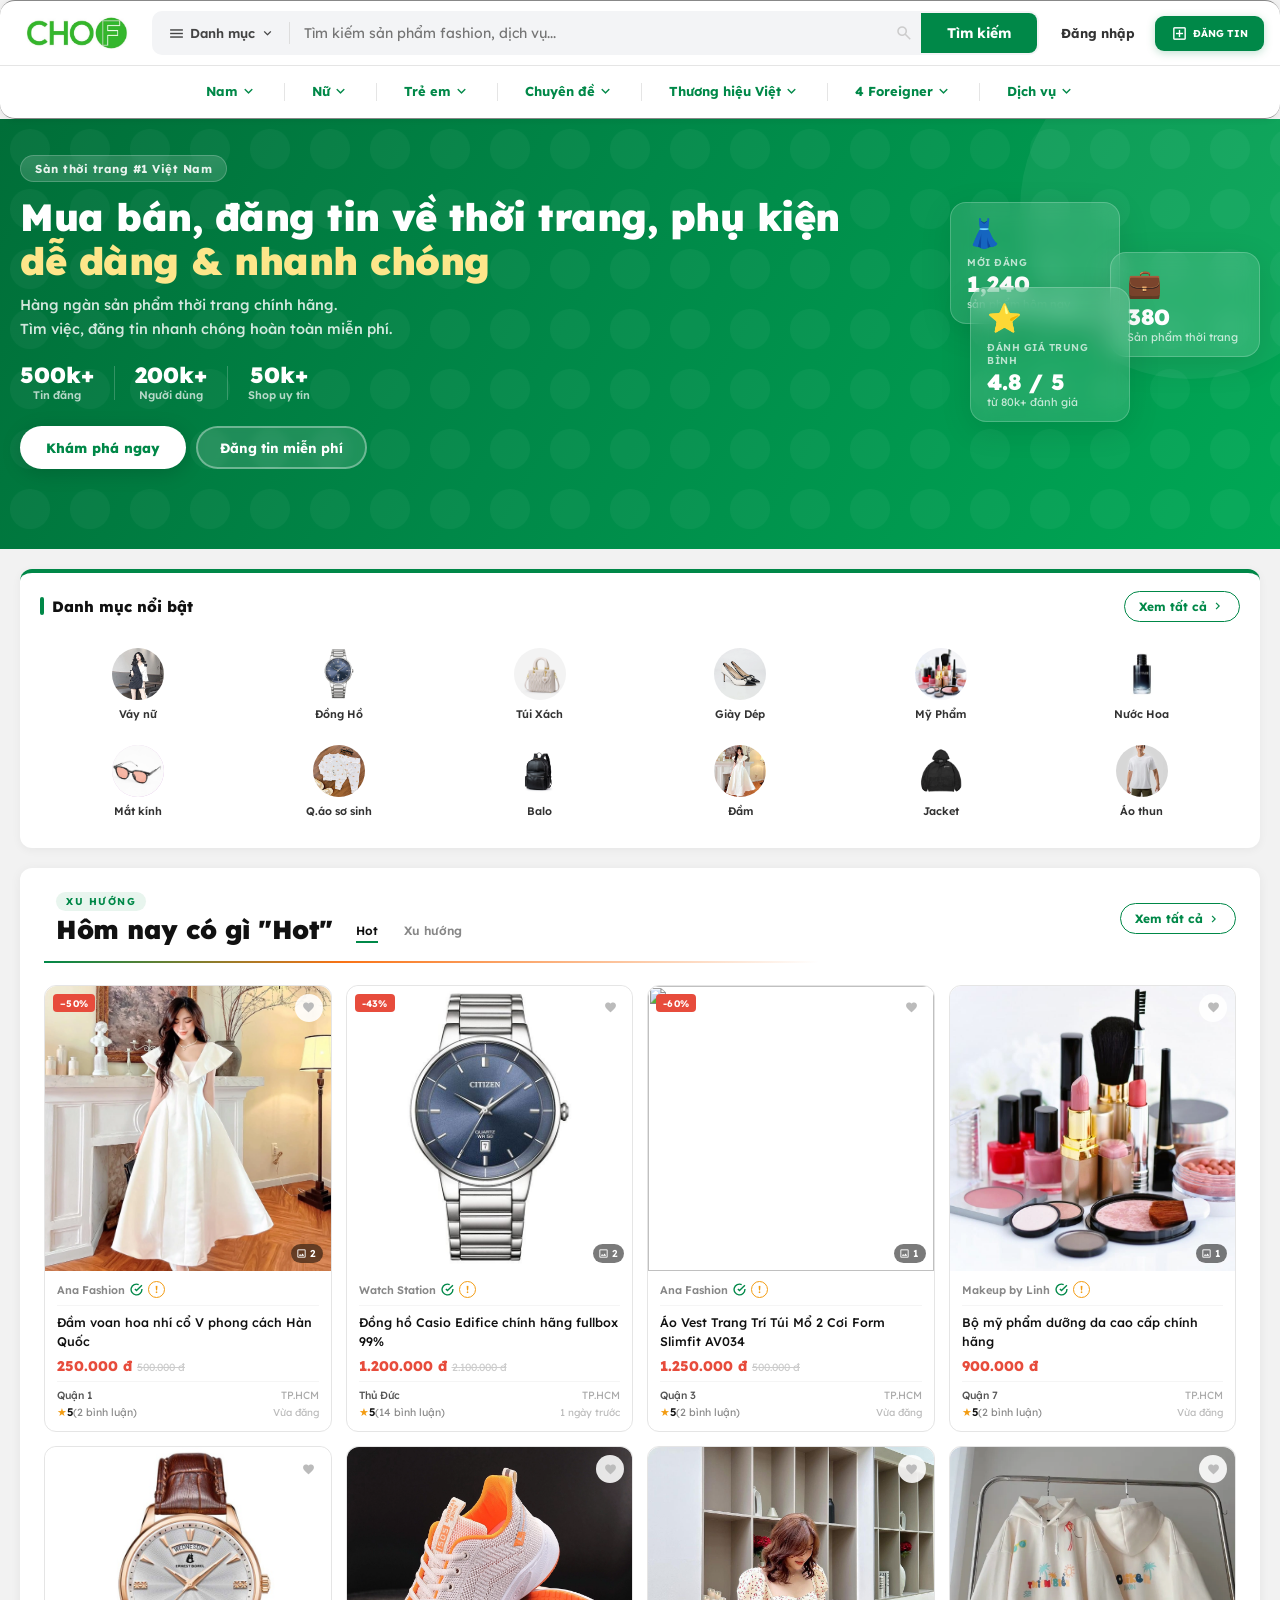
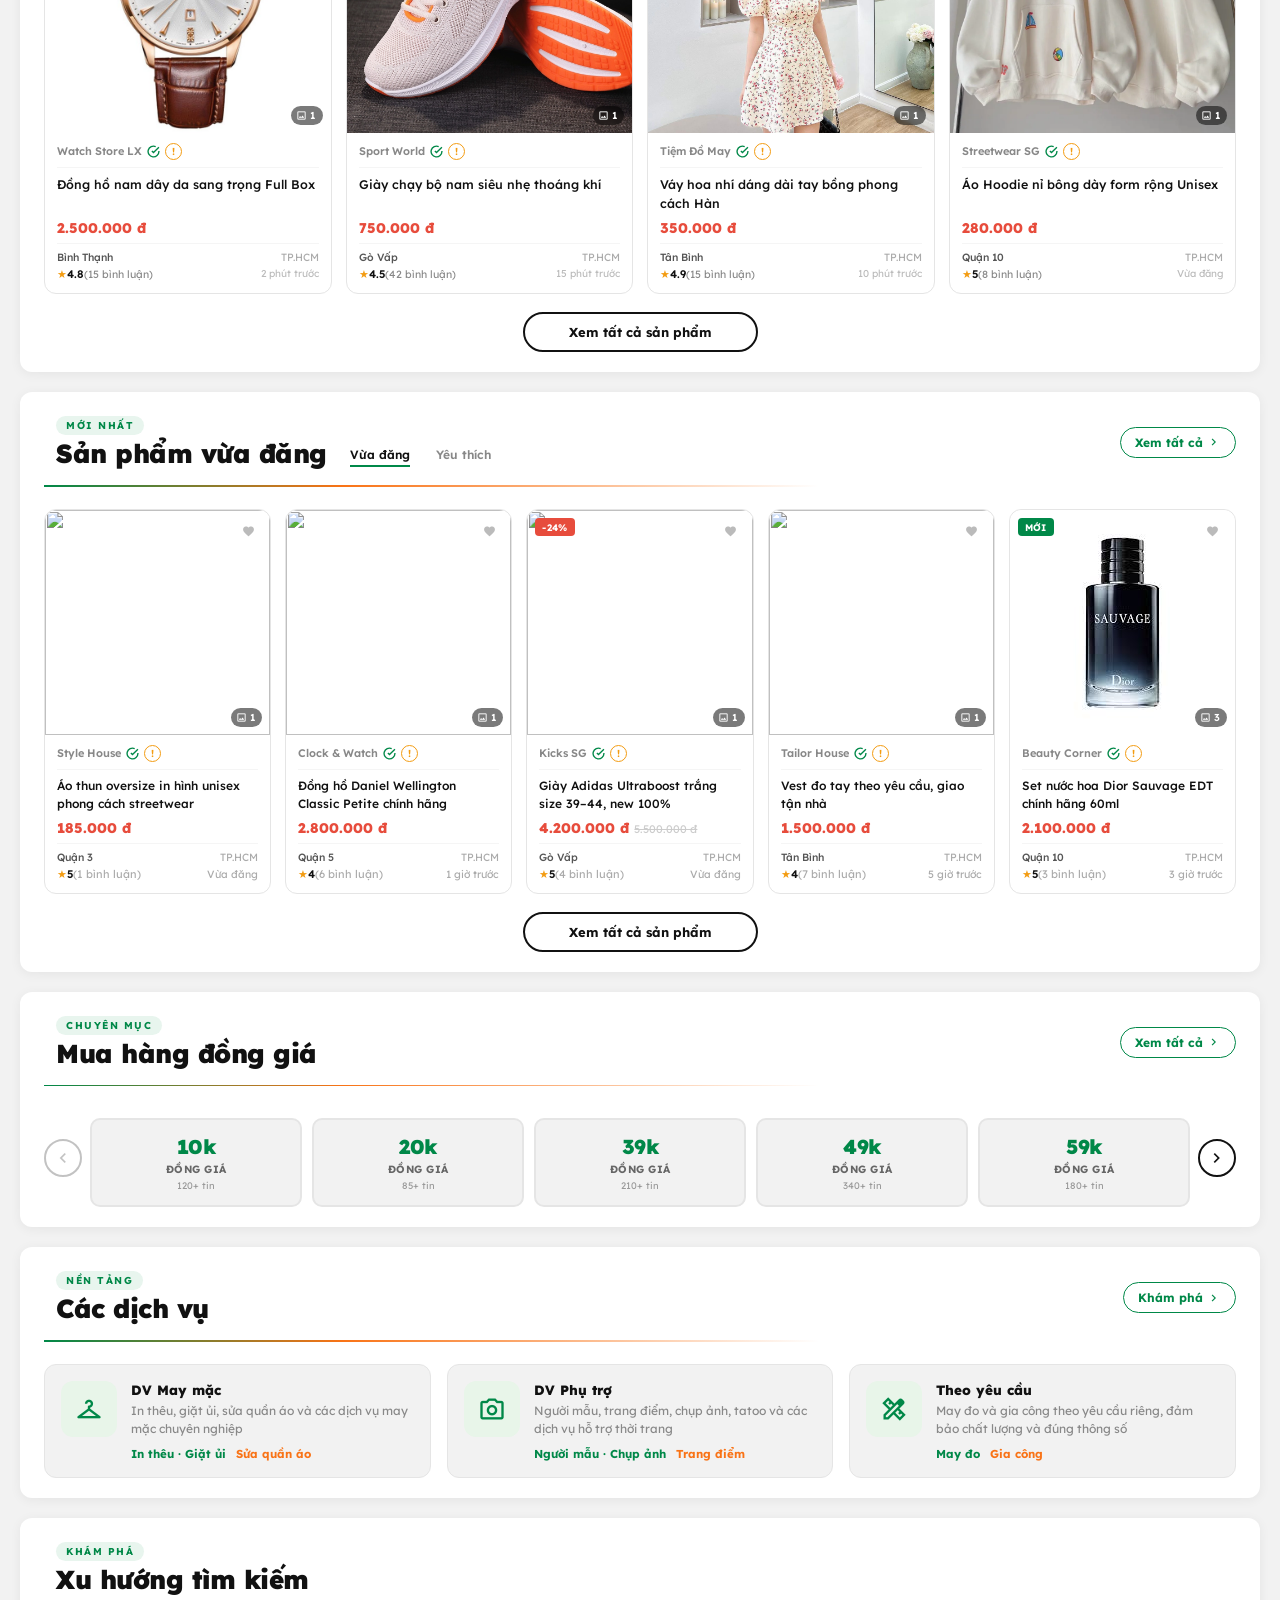
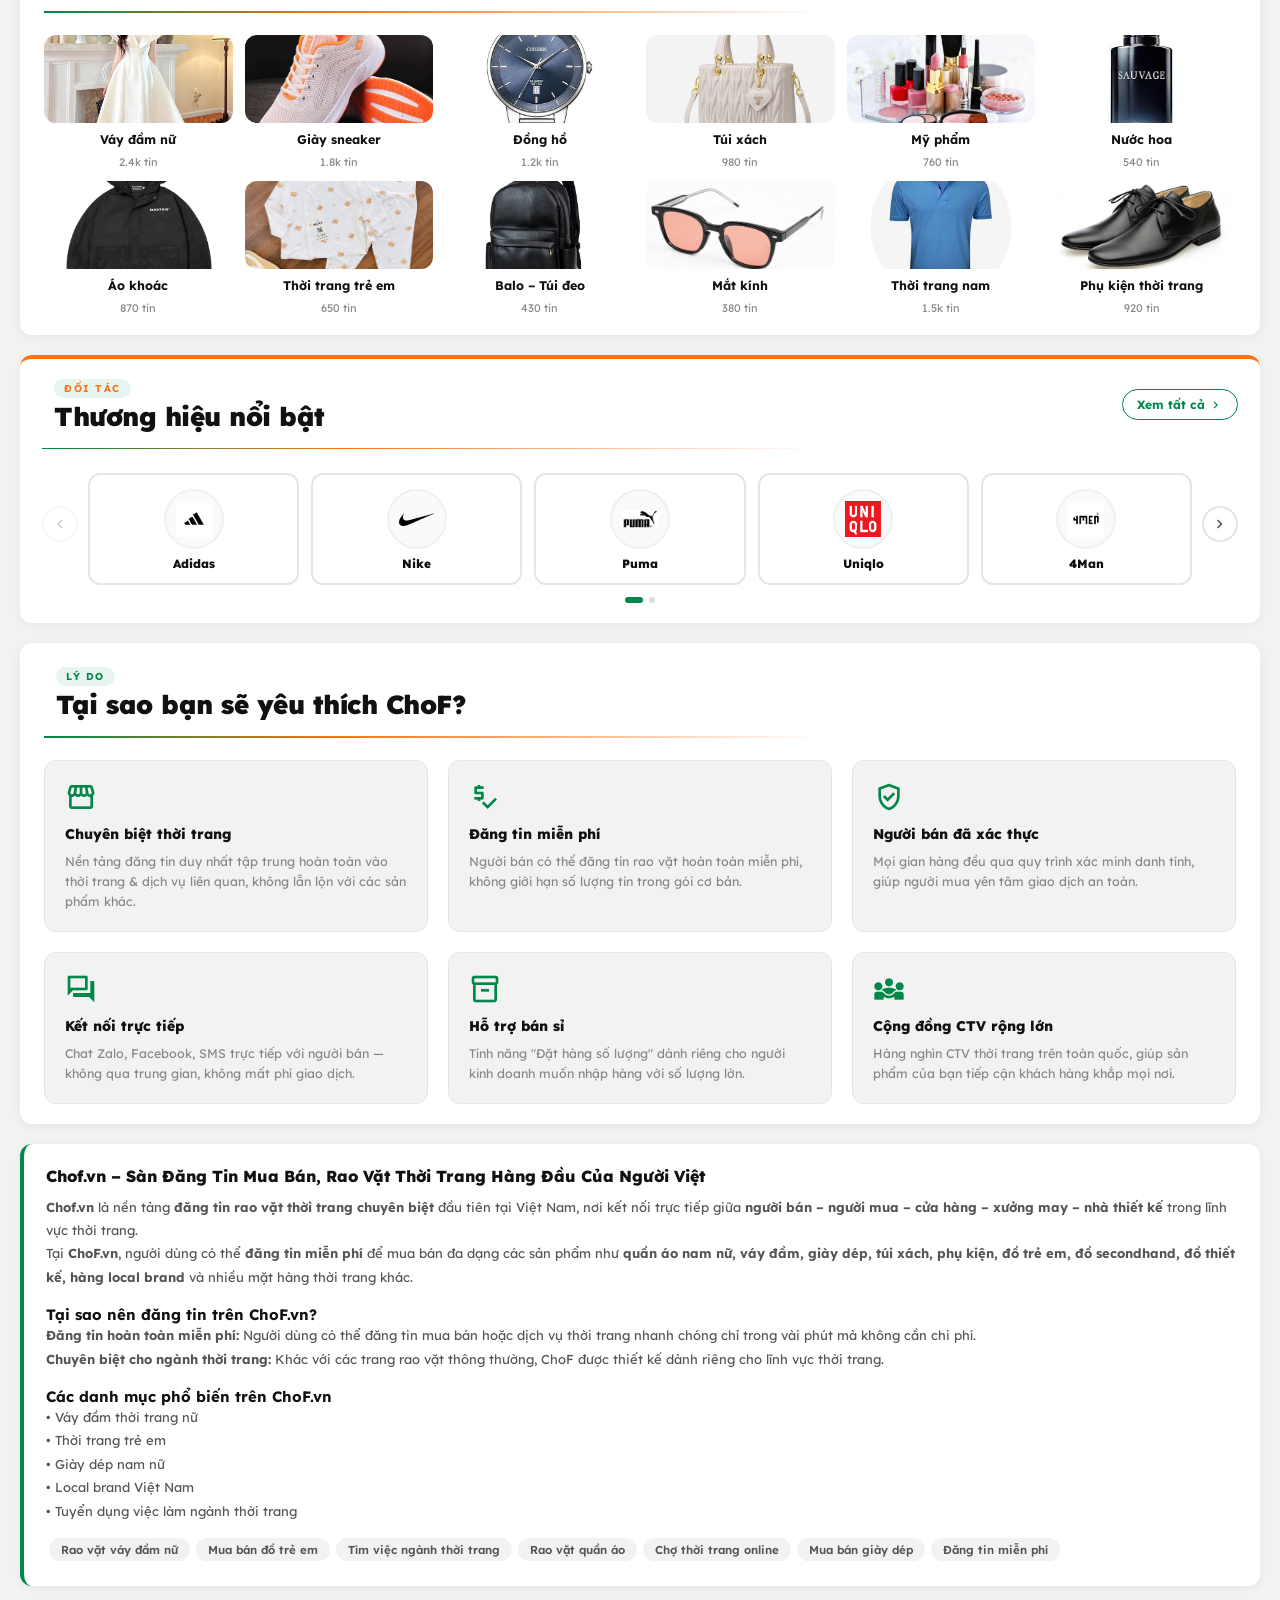
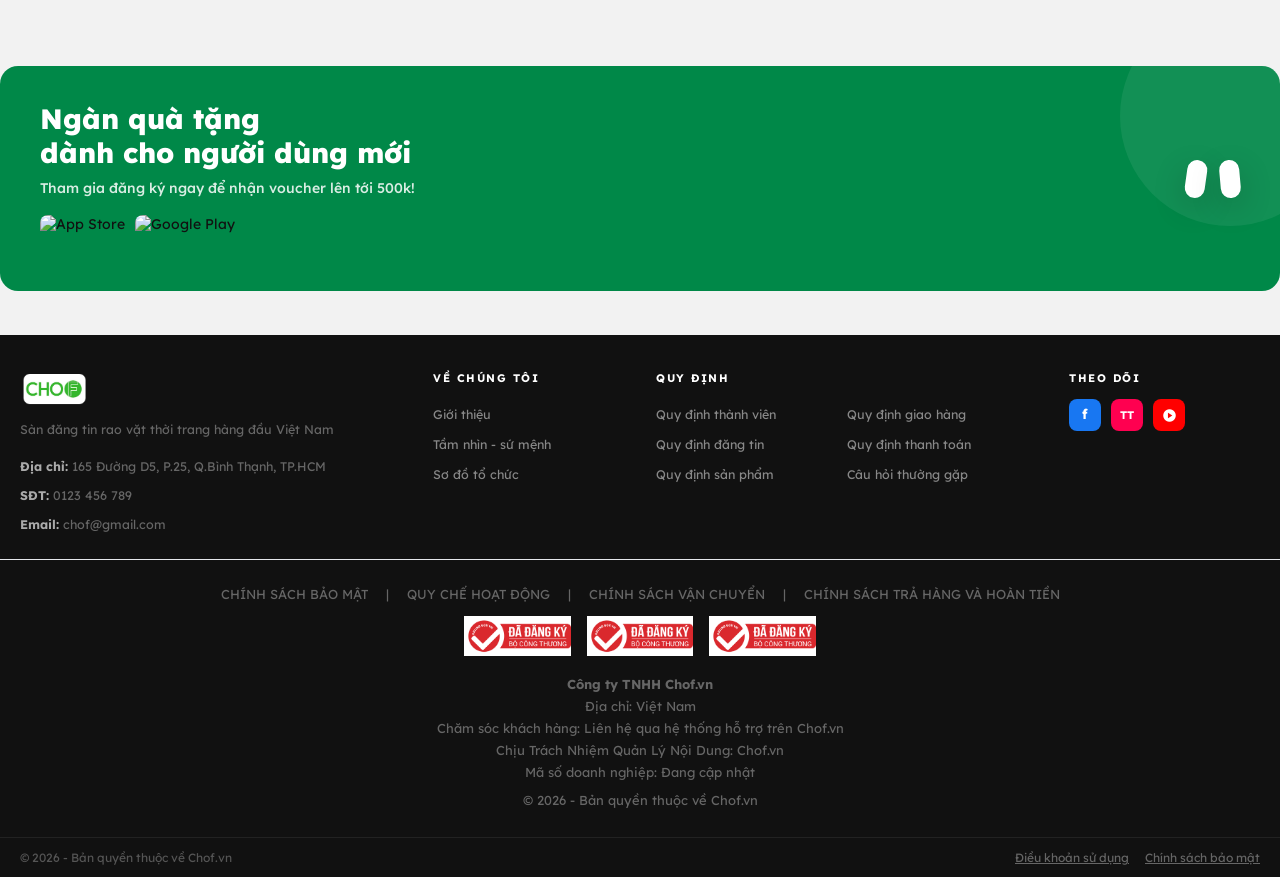
==== commit 4533b4a8: "chỉnh lần cuối" ====
--- a/index.html
+++ b/index.html
@@ -2018,17 +2018,38 @@
 
     .pc-foot {
       display: flex;
-      align-items: center;
-      justify-content: space-between;
+      flex-direction: column;
+      gap: 3px;
       border-top: 1px solid #f5f5f5;
       padding-top: 6px;
       margin-top: 2px;
-      gap: 4px
+      font-size: 10.5px;
+    }
+
+    .pc-foot-row {
+      display: flex;
+      align-items: center;
+      justify-content: space-between;
+    }
+
+    .pc-ward {
+      color: #555;
+      font-weight: 500;
+    }
+
+    .pc-city {
+      color: #aaa;
     }
 
     .pc-stars {
       color: #f39c12;
       font-size: 11px
+    }
+
+    .pc-num {
+      color: #111;
+      font-weight: 600;
+      font-size: 11px;
     }
 
     .pc-rcount {
@@ -2136,12 +2157,48 @@
 
     .cft {
       display: flex;
-      align-items: center;
-      justify-content: space-between;
+      flex-direction: column;
+      gap: 3px;
       font-size: 10.5px;
       color: #aaa;
       border-top: 1px solid #f5f5f5;
       padding-top: 6px
+    }
+
+    .cft-row {
+      display: flex;
+      align-items: center;
+      justify-content: space-between;
+    }
+
+    .cloc-ward {
+      color: #555;
+      font-weight: 500;
+    }
+
+    .cloc-city {
+      color: #aaa;
+    }
+
+    .crating {
+      font-size: 11px;
+    }
+
+    .cstar {
+      color: #f39c12;
+    }
+
+    .cnum {
+      color: #111;
+      font-weight: 600;
+    }
+
+    .crev {
+      color: #aaa;
+    }
+
+    .ctime {
+      color: #aaa;
     }
 
     /* ĐỒNG GIÁ */
@@ -4337,7 +4394,7 @@
           <div class="esc-texts">
             <span class="esc-eyebrow">Xu hướng</span>
             <div style="display:flex;align-items:center">
-              <span class="esc-title">Hôm nay có gì Hot</span>
+              <span class="esc-title">Hôm nay có gì "Hot"</span>
               <div class="esc-tabs">
                 <button class="esc-tab active" onclick="setTab(this)">Hot</button>
                 <button class="esc-tab" onclick="setTab(this)">Xu hướng</button>
@@ -4345,7 +4402,7 @@
             </div>
           </div>
         </div>
-        <a href="/listing.html" class="esc-more">Xem thêm <span class="ms"
+        <a href="/listing.html" class="esc-more">Xem tất cả <span class="ms"
             style="font-size:14px">chevron_right</span></a>
       </div>
       <div class="tab-panes">
@@ -4363,15 +4420,12 @@
                 </a>
                 <div style="margin-bottom:6px"><span class="pc-price-sale">250.000 đ</span><span
                     class="pc-price-ori">500.000 đ</span></div>
-                <div class="pc-foot">
-                  <div><span class="pc-stars">★</span><span style="font-weight:800;font-size:11px">5</span><span
-                      class="pc-rcount">(2 bình luận)</span></div><span class="pc-time">Vừa đăng</span>
-                </div>
+                <div class="pc-foot"><div class="pc-foot-row"><span class="pc-ward">Quận 1</span><span class="pc-city">TP.HCM</span></div><div class="pc-foot-row"><span><span class="pc-stars">★</span><span class="pc-num">5</span><span class="pc-rcount">(2 bình luận)</span></span><span class="pc-time">Vừa đăng</span></div></div>
               </div>
             </div>
             <div class="pc">
               <div class="pcimg" data-imgs="/assets/dongho.jpg|/assets/giay-da.jpg"><img src="/assets/dongho.jpg" alt=""
-                  onerror="this.src='https://via.placeholder.com/300x300'"><span class="bge bhot">HOT</span><button
+                  onerror="this.src='https://via.placeholder.com/300x300'"><span class="bge bsale">-43%</span><button
                   class="bfav"><span class="ms msf" style="font-size:13px">favorite</span></button></div>
               <div class="pcb">
                 <div class="srow"><span class="sname">Watch Station</span></div>
@@ -4380,16 +4434,13 @@
                 </a>
                 <div style="margin-bottom:6px"><span class="pc-price-sale">1.200.000 đ</span><span
                     class="pc-price-ori">2.100.000 đ</span></div>
-                <div class="pc-foot">
-                  <div><span class="pc-stars">★</span><span style="font-weight:800;font-size:11px">5</span><span
-                      class="pc-rcount">(14 bình luận)</span></div><span class="pc-time">1 ngày</span>
-                </div>
+                <div class="pc-foot"><div class="pc-foot-row"><span class="pc-ward">Thủ Đức</span><span class="pc-city">TP.HCM</span></div><div class="pc-foot-row"><span><span class="pc-stars">★</span><span class="pc-num">5</span><span class="pc-rcount">(14 bình luận)</span></span><span class="pc-time">1 ngày trước</span></div></div>
               </div>
             </div>
             <div class="pc">
               <div class="pcimg"><img
                   src="https://lh3.googleusercontent.com/aida-public/[base64]"
-                  alt=""><span class="bge bnew">MỚI</span><button class="bfav"><span class="ms msf"
+                  alt=""><span class="bge bsale">-60%</span><button class="bfav"><span class="ms msf"
                     style="font-size:13px">favorite</span></button></div>
               <div class="pcb">
                 <div class="srow"><span class="sname">Ana Fashion</span></div>
@@ -4398,10 +4449,7 @@
                 </a>
                 <div style="margin-bottom:6px"><span class="pc-price-sale">1.250.000 đ</span><span
                     class="pc-price-ori">500.000 đ</span></div>
-                <div class="pc-foot">
-                  <div><span class="pc-stars">★</span><span style="font-weight:800;font-size:11px">5</span><span
-                      class="pc-rcount">(2 bình luận)</span></div><span class="pc-time">Vừa đăng</span>
-                </div>
+                <div class="pc-foot"><div class="pc-foot-row"><span class="pc-ward">Quận 3</span><span class="pc-city">TP.HCM</span></div><div class="pc-foot-row"><span><span class="pc-stars">★</span><span class="pc-num">5</span><span class="pc-rcount">(2 bình luận)</span></span><span class="pc-time">Vừa đăng</span></div></div>
               </div>
             </div>
             <div class="pc">
@@ -4414,10 +4462,7 @@
                   <p class="pc-title">Bộ mỹ phẩm dưỡng da cao cấp chính hãng</p>
                 </a>
                 <div style="margin-bottom:6px"><span class="pc-price-sale">900.000 đ</span></div>
-                <div class="pc-foot">
-                  <div><span class="pc-stars">★</span><span style="font-weight:800;font-size:11px">5</span><span
-                      class="pc-rcount">(2 bình luận)</span></div><span class="pc-time">Vừa đăng</span>
-                </div>
+                <div class="pc-foot"><div class="pc-foot-row"><span class="pc-ward">Quận 7</span><span class="pc-city">TP.HCM</span></div><div class="pc-foot-row"><span><span class="pc-stars">★</span><span class="pc-num">5</span><span class="pc-rcount">(2 bình luận)</span></span><span class="pc-time">Vừa đăng</span></div></div>
               </div>
             </div>
             <div class="pc">
@@ -4430,10 +4475,7 @@
                   <p class="pc-title">Đồng hồ nam dây da sang trọng Full Box</p>
                 </a>
                 <div style="margin-bottom:6px"><span class="pc-price-sale">2.500.000 đ</span></div>
-                <div class="pc-foot">
-                  <div><span class="pc-stars">★</span><span style="font-weight:800;font-size:11px">4.8</span><span
-                      class="pc-rcount">(15 bình luận)</span></div><span class="pc-time">2 phút</span>
-                </div>
+                <div class="pc-foot"><div class="pc-foot-row"><span class="pc-ward">Bình Thạnh</span><span class="pc-city">TP.HCM</span></div><div class="pc-foot-row"><span><span class="pc-stars">★</span><span class="pc-num">4.8</span><span class="pc-rcount">(15 bình luận)</span></span><span class="pc-time">2 phút trước</span></div></div>
               </div>
             </div>
             <div class="pc">
@@ -4446,10 +4488,7 @@
                   <p class="pc-title">Giày chạy bộ nam siêu nhẹ thoáng khí</p>
                 </a>
                 <div style="margin-bottom:6px"><span class="pc-price-sale">750.000 đ</span></div>
-                <div class="pc-foot">
-                  <div><span class="pc-stars">★</span><span style="font-weight:800;font-size:11px">4.5</span><span
-                      class="pc-rcount">(42 bình luận)</span></div><span class="pc-time">15 phút</span>
-                </div>
+                <div class="pc-foot"><div class="pc-foot-row"><span class="pc-ward">Gò Vấp</span><span class="pc-city">TP.HCM</span></div><div class="pc-foot-row"><span><span class="pc-stars">★</span><span class="pc-num">4.5</span><span class="pc-rcount">(42 bình luận)</span></span><span class="pc-time">15 phút trước</span></div></div>
               </div>
             </div>
             <div class="pc">
@@ -4462,10 +4501,7 @@
                   <p class="pc-title">Váy hoa nhí dáng dài tay bồng phong cách Hàn</p>
                 </a>
                 <div style="margin-bottom:6px"><span class="pc-price-sale">350.000 đ</span></div>
-                <div class="pc-foot">
-                  <div><span class="pc-stars">★</span><span style="font-weight:800;font-size:11px">4.9</span><span
-                      class="pc-rcount">(15 bình luận)</span></div><span class="pc-time">10 phút</span>
-                </div>
+                <div class="pc-foot"><div class="pc-foot-row"><span class="pc-ward">Tân Bình</span><span class="pc-city">TP.HCM</span></div><div class="pc-foot-row"><span><span class="pc-stars">★</span><span class="pc-num">4.9</span><span class="pc-rcount">(15 bình luận)</span></span><span class="pc-time">10 phút trước</span></div></div>
               </div>
             </div>
             <div class="pc">
@@ -4478,10 +4514,7 @@
                   <p class="pc-title">Áo Hoodie nỉ bông dày form rộng Unisex</p>
                 </a>
                 <div style="margin-bottom:6px"><span class="pc-price-sale">280.000 đ</span></div>
-                <div class="pc-foot">
-                  <div><span class="pc-stars">★</span><span style="font-weight:800;font-size:11px">5</span><span
-                      class="pc-rcount">(8 bình luận)</span></div><span class="pc-time">Vừa đăng</span>
-                </div>
+                <div class="pc-foot"><div class="pc-foot-row"><span class="pc-ward">Quận 10</span><span class="pc-city">TP.HCM</span></div><div class="pc-foot-row"><span><span class="pc-stars">★</span><span class="pc-num">5</span><span class="pc-rcount">(8 bình luận)</span></span><span class="pc-time">Vừa đăng</span></div></div>
               </div>
             </div>
           </div>
@@ -4491,7 +4524,7 @@
           <div class="pgrid-mini" style="grid-template-columns:repeat(4,1fr)">
             <div class="pc">
               <div class="pcimg"><img src="/assets/vayhoa.jpg" alt=""
-                  onerror="this.src='https://via.placeholder.com/300x300'"><span class="bge bhot">HOT</span><button
+                  onerror="this.src='https://via.placeholder.com/300x300'"><button
                   class="bfav"><span class="ms msf" style="font-size:13px">favorite</span></button></div>
               <div class="pcb">
                 <div class="srow"><span class="sname">Tiệm Đồ May</span></div>
@@ -4499,15 +4532,12 @@
                   <p class="pc-title">Váy hoa nhí dáng dài tay bồng phong cách Hàn</p>
                 </a>
                 <div style="margin-bottom:6px"><span class="pc-price-sale">350.000 đ</span></div>
-                <div class="pc-foot">
-                  <div><span class="pc-stars">★</span><span style="font-weight:800;font-size:11px">4.9</span><span
-                      class="pc-rcount">(31 bình luận)</span></div><span class="pc-time">5 phút</span>
-                </div>
+                <div class="pc-foot"><div class="pc-foot-row"><span class="pc-ward">Tân Bình</span><span class="pc-city">TP.HCM</span></div><div class="pc-foot-row"><span><span class="pc-stars">★</span><span class="pc-num">4.9</span><span class="pc-rcount">(31 bình luận)</span></span><span class="pc-time">5 phút trước</span></div></div>
               </div>
             </div>
             <div class="pc">
               <div class="pcimg"><img src="/assets/hoddie.webp" alt=""
-                  onerror="this.src='https://via.placeholder.com/300x300'"><span class="bge bnew">MỚI</span><button
+                  onerror="this.src='https://via.placeholder.com/300x300'"><button
                   class="bfav"><span class="ms msf" style="font-size:13px">favorite</span></button></div>
               <div class="pcb">
                 <div class="srow"><span class="sname">Streetwear SG</span></div>
@@ -4515,10 +4545,7 @@
                   <p class="pc-title">Áo Hoodie nỉ bông dày form rộng Unisex</p>
                 </a>
                 <div style="margin-bottom:6px"><span class="pc-price-sale">280.000 đ</span></div>
-                <div class="pc-foot">
-                  <div><span class="pc-stars">★</span><span style="font-weight:800;font-size:11px">5</span><span
-                      class="pc-rcount">(22 bình luận)</span></div><span class="pc-time">20 phút</span>
-                </div>
+                <div class="pc-foot"><div class="pc-foot-row"><span class="pc-ward">Quận 10</span><span class="pc-city">TP.HCM</span></div><div class="pc-foot-row"><span><span class="pc-stars">★</span><span class="pc-num">5</span><span class="pc-rcount">(22 bình luận)</span></span><span class="pc-time">20 phút trước</span></div></div>
               </div>
             </div>
             <div class="pc">
@@ -4531,10 +4558,7 @@
                   <p class="pc-title">Giày chạy bộ nam siêu nhẹ thoáng khí</p>
                 </a>
                 <div style="margin-bottom:6px"><span class="pc-price-sale">750.000 đ</span></div>
-                <div class="pc-foot">
-                  <div><span class="pc-stars">★</span><span style="font-weight:800;font-size:11px">4.5</span><span
-                      class="pc-rcount">(42 bình luận)</span></div><span class="pc-time">30 phút</span>
-                </div>
+                <div class="pc-foot"><div class="pc-foot-row"><span class="pc-ward">Gò Vấp</span><span class="pc-city">TP.HCM</span></div><div class="pc-foot-row"><span><span class="pc-stars">★</span><span class="pc-num">4.5</span><span class="pc-rcount">(42 bình luận)</span></span><span class="pc-time">30 phút trước</span></div></div>
               </div>
             </div>
             <div class="pc">
@@ -4548,16 +4572,13 @@
                 </a>
                 <div style="margin-bottom:6px"><span class="pc-price-sale">320.000 đ</span><span
                     class="pc-price-ori">460.000 đ</span></div>
-                <div class="pc-foot">
-                  <div><span class="pc-stars">★</span><span style="font-weight:800;font-size:11px">4.8</span><span
-                      class="pc-rcount">(18 bình luận)</span></div><span class="pc-time">1 giờ</span>
-                </div>
+                <div class="pc-foot"><div class="pc-foot-row"><span class="pc-ward">Quận 7</span><span class="pc-city">TP.HCM</span></div><div class="pc-foot-row"><span><span class="pc-stars">★</span><span class="pc-num">4.8</span><span class="pc-rcount">(18 bình luận)</span></span><span class="pc-time">1 giờ trước</span></div></div>
               </div>
             </div>
             <div class="pc">
               <div class="pcimg"><img
                   src="https://lh3.googleusercontent.com/aida-public/[base64]"
-                  alt=""><button class="bfav"><span class="ms msf" style="font-size:13px">favorite</span></button></div>
+                  alt=""><span class="bge bsale">-50%</span><button class="bfav"><span class="ms msf" style="font-size:13px">favorite</span></button></div>
               <div class="pcb">
                 <div class="srow"><span class="sname">Ana Fashion</span></div>
                 <a href="/detail.html">
@@ -4565,15 +4586,12 @@
                 </a>
                 <div style="margin-bottom:6px"><span class="pc-price-sale">250.000 đ</span><span
                     class="pc-price-ori">500.000 đ</span></div>
-                <div class="pc-foot">
-                  <div><span class="pc-stars">★</span><span style="font-weight:800;font-size:11px">5</span><span
-                      class="pc-rcount">(9 bình luận)</span></div><span class="pc-time">2 giờ</span>
-                </div>
+                <div class="pc-foot"><div class="pc-foot-row"><span class="pc-ward">Quận 1</span><span class="pc-city">TP.HCM</span></div><div class="pc-foot-row"><span><span class="pc-stars">★</span><span class="pc-num">5</span><span class="pc-rcount">(9 bình luận)</span></span><span class="pc-time">2 giờ trước</span></div></div>
               </div>
             </div>
             <div class="pc">
               <div class="pcimg"><img src="/assets/dongho.jpg" alt=""
-                  onerror="this.src='https://via.placeholder.com/300x300'"><span class="bge bhot">HOT</span><button
+                  onerror="this.src='https://via.placeholder.com/300x300'"><span class="bge bsale">-43%</span><button
                   class="bfav"><span class="ms msf" style="font-size:13px">favorite</span></button></div>
               <div class="pcb">
                 <div class="srow"><span class="sname">Watch Station</span></div>
@@ -4582,10 +4600,7 @@
                 </a>
                 <div style="margin-bottom:6px"><span class="pc-price-sale">1.200.000 đ</span><span
                     class="pc-price-ori">2.100.000 đ</span></div>
-                <div class="pc-foot">
-                  <div><span class="pc-stars">★</span><span style="font-weight:800;font-size:11px">5</span><span
-                      class="pc-rcount">(27 bình luận)</span></div><span class="pc-time">3 giờ</span>
-                </div>
+                <div class="pc-foot"><div class="pc-foot-row"><span class="pc-ward">Thủ Đức</span><span class="pc-city">TP.HCM</span></div><div class="pc-foot-row"><span><span class="pc-stars">★</span><span class="pc-num">5</span><span class="pc-rcount">(27 bình luận)</span></span><span class="pc-time">3 giờ trước</span></div></div>
               </div>
             </div>
             <div class="pc">
@@ -4598,15 +4613,12 @@
                   <p class="pc-title">Đồng hồ nam dây da sang trọng Full Box</p>
                 </a>
                 <div style="margin-bottom:6px"><span class="pc-price-sale">2.500.000 đ</span></div>
-                <div class="pc-foot">
-                  <div><span class="pc-stars">★</span><span style="font-weight:800;font-size:11px">4.8</span><span
-                      class="pc-rcount">(20 bình luận)</span></div><span class="pc-time">4 giờ</span>
-                </div>
+                <div class="pc-foot"><div class="pc-foot-row"><span class="pc-ward">Bình Thạnh</span><span class="pc-city">TP.HCM</span></div><div class="pc-foot-row"><span><span class="pc-stars">★</span><span class="pc-num">4.8</span><span class="pc-rcount">(20 bình luận)</span></span><span class="pc-time">4 giờ trước</span></div></div>
               </div>
             </div>
             <div class="pc">
               <div class="pcimg"><img src="/assets/aothun.avif" alt=""
-                  onerror="this.src='https://via.placeholder.com/300x300'"><span class="bge bnew">MỚI</span><button
+                  onerror="this.src='https://via.placeholder.com/300x300'"><button
                   class="bfav"><span class="ms msf" style="font-size:13px">favorite</span></button></div>
               <div class="pcb">
                 <div class="srow"><span class="sname">Local Brand HN</span></div>
@@ -4614,16 +4626,13 @@
                   <p class="pc-title">Áo thun oversize Local Brand in chữ phong cách</p>
                 </a>
                 <div style="margin-bottom:6px"><span class="pc-price-sale">199.000 đ</span></div>
-                <div class="pc-foot">
-                  <div><span class="pc-stars">★</span><span style="font-weight:800;font-size:11px">4.7</span><span
-                      class="pc-rcount">(11 bình luận)</span></div><span class="pc-time">5 giờ</span>
-                </div>
+                <div class="pc-foot"><div class="pc-foot-row"><span class="pc-ward">Hoàn Kiếm</span><span class="pc-city">Hà Nội</span></div><div class="pc-foot-row"><span><span class="pc-stars">★</span><span class="pc-num">4.7</span><span class="pc-rcount">(11 bình luận)</span></span><span class="pc-time">5 giờ trước</span></div></div>
               </div>
             </div>
           </div>
         </div>
       </div>
-      <div class="lm"><button onclick="location.href='/listing.html'" class="boutp">Xem thêm sản phẩm</button></div>
+      <div class="lm"><button onclick="location.href='/listing.html'" class="boutp">Xem tất cả sản phẩm</button></div>
     </div>
 
     <!-- SẢN PHẨM VỪA ĐĂNG -->
@@ -4641,25 +4650,21 @@
             </div>
           </div>
         </div>
-        <a href="/listing.html" class="esc-more">Xem thêm <span class="ms"
+        <a href="/listing.html" class="esc-more">Xem tất cả <span class="ms"
             style="font-size:14px">chevron_right</span></a>
       </div>
       <div class="pgrid">
         <div class="pc">
           <div class="pcimg"><img
               src="https://lh3.googleusercontent.com/aida-public/[base64]"
-              alt=""><span class="bge bnew">MỚI</span><button class="bfav"><span class="ms msf"
+              alt=""><button class="bfav"><span class="ms msf"
                 style="font-size:13px">favorite</span></button></div>
           <div class="pcb">
             <div class="srow"><span class="sname">Style House</span></div><a href="/detail.html">
               <p class="pctit">Áo thun oversize in hình unisex phong cách streetwear</p>
             </a>
             <div style="margin-bottom:6px"><span class="psal">185.000 đ</span></div>
-            <div class="cft"><span style="display:flex;align-items:center;gap:2px;font-size:10.5px;color:#aaa"><svg
-                  width="9" height="9" viewBox="0 0 24 24" fill="none" stroke="currentColor" stroke-width="2">
-                  <path d="M21 10c0 7-9 13-9 13S3 17 3 10a9 9 0 0 1 18 0z" />
-                  <circle cx="12" cy="10" r="3" />
-                </svg>Quận 3</span><span style="font-size:10px;color:#aaa">Vừa xong</span></div>
+            <div class="cft"><div class="cft-row"><span class="cloc-ward">Quận 3</span><span class="cloc-city">TP.HCM</span></div><div class="cft-row"><span class="crating"><span class="cstar">★</span><span class="cnum">5</span><span class="crev">(1 bình luận)</span></span><span class="ctime">Vừa đăng</span></div></div>
           </div>
         </div>
         <div class="pc">
@@ -4671,17 +4676,13 @@
               <p class="pctit">Đồng hồ Daniel Wellington Classic Petite chính hãng</p>
             </a>
             <div style="margin-bottom:6px"><span class="psal">2.800.000 đ</span></div>
-            <div class="cft"><span style="display:flex;align-items:center;gap:2px;font-size:10.5px;color:#aaa"><svg
-                  width="9" height="9" viewBox="0 0 24 24" fill="none" stroke="currentColor" stroke-width="2">
-                  <path d="M21 10c0 7-9 13-9 13S3 17 3 10a9 9 0 0 1 18 0z" />
-                  <circle cx="12" cy="10" r="3" />
-                </svg>Quận 5</span><span style="font-size:10px;color:#aaa">1 giờ trước</span></div>
+            <div class="cft"><div class="cft-row"><span class="cloc-ward">Quận 5</span><span class="cloc-city">TP.HCM</span></div><div class="cft-row"><span class="crating"><span class="cstar">★</span><span class="cnum">4</span><span class="crev">(6 bình luận)</span></span><span class="ctime">1 giờ trước</span></div></div>
           </div>
         </div>
         <div class="pc">
           <div class="pcimg"><img
               src="https://lh3.googleusercontent.com/aida-public/[base64]"
-              alt=""><span class="bge bhot">HOT</span><button class="bfav"><span class="ms msf"
+              alt=""><span class="bge bsale">-24%</span><button class="bfav"><span class="ms msf"
                 style="font-size:13px">favorite</span></button></div>
           <div class="pcb">
             <div class="srow"><span class="sname">Kicks SG</span></div><a href="/detail.html">
@@ -4689,28 +4690,20 @@
             </a>
             <div style="margin-bottom:6px"><span class="psal">4.200.000 đ</span><span class="pori">5.500.000 đ</span>
             </div>
-            <div class="cft"><span style="display:flex;align-items:center;gap:2px;font-size:10.5px;color:#aaa"><svg
-                  width="9" height="9" viewBox="0 0 24 24" fill="none" stroke="currentColor" stroke-width="2">
-                  <path d="M21 10c0 7-9 13-9 13S3 17 3 10a9 9 0 0 1 18 0z" />
-                  <circle cx="12" cy="10" r="3" />
-                </svg>Gò Vấp</span><span style="font-size:10px;color:#aaa">1 giờ</span></div>
+            <div class="cft"><div class="cft-row"><span class="cloc-ward">Gò Vấp</span><span class="cloc-city">TP.HCM</span></div><div class="cft-row"><span class="crating"><span class="cstar">★</span><span class="cnum">5</span><span class="crev">(4 bình luận)</span></span><span class="ctime">Vừa đăng</span></div></div>
           </div>
         </div>
         <div class="pc">
           <div class="pcimg"><img
               src="https://lh3.googleusercontent.com/aida-public/[base64]"
-              alt=""><span class="bge bsvc">DỊCH VỤ</span><button class="bfav"><span class="ms msf"
+              alt=""><button class="bfav"><span class="ms msf"
                 style="font-size:13px">favorite</span></button></div>
           <div class="pcb">
             <div class="srow"><span class="sname">Tailor House</span></div><a href="/detail.html">
               <p class="pctit">Vest đo tay theo yêu cầu, giao tận nhà</p>
             </a>
             <div style="margin-bottom:6px"><span class="psal">1.500.000 đ</span></div>
-            <div class="cft"><span style="display:flex;align-items:center;gap:2px;font-size:10.5px;color:#aaa"><svg
-                  width="9" height="9" viewBox="0 0 24 24" fill="none" stroke="currentColor" stroke-width="2">
-                  <path d="M21 10c0 7-9 13-9 13S3 17 3 10a9 9 0 0 1 18 0z" />
-                  <circle cx="12" cy="10" r="3" />
-                </svg>Tân Bình</span><span style="font-size:10px;color:#aaa">5 giờ</span></div>
+            <div class="cft"><div class="cft-row"><span class="cloc-ward">Tân Bình</span><span class="cloc-city">TP.HCM</span></div><div class="cft-row"><span class="crating"><span class="cstar">★</span><span class="cnum">4</span><span class="crev">(7 bình luận)</span></span><span class="ctime">5 giờ trước</span></div></div>
           </div>
         </div>
         <div class="pc">
@@ -4724,15 +4717,11 @@
               <p class="pctit">Set nước hoa Dior Sauvage EDT chính hãng 60ml</p>
             </a>
             <div style="margin-bottom:6px"><span class="psal">2.100.000 đ</span></div>
-            <div class="cft"><span style="display:flex;align-items:center;gap:2px;font-size:10.5px;color:#aaa"><svg
-                  width="9" height="9" viewBox="0 0 24 24" fill="none" stroke="currentColor" stroke-width="2">
-                  <path d="M21 10c0 7-9 13-9 13S3 17 3 10a9 9 0 0 1 18 0z" />
-                  <circle cx="12" cy="10" r="3" />
-                </svg>Quận 10</span><span style="font-size:10px;color:#aaa">12 giờ</span></div>
+            <div class="cft"><div class="cft-row"><span class="cloc-ward">Quận 10</span><span class="cloc-city">TP.HCM</span></div><div class="cft-row"><span class="crating"><span class="cstar">★</span><span class="cnum">5</span><span class="crev">(3 bình luận)</span></span><span class="ctime">3 giờ trước</span></div></div>
           </div>
         </div>
       </div>
-      <div class="lm"><button onclick="location.href='/listing.html'" class="boutp">Xem thêm sản phẩm</button></div>
+      <div class="lm"><button onclick="location.href='/listing.html'" class="boutp">Xem tất cả sản phẩm</button></div>
     </div>
 
     <!-- ĐỒNG GIÁ -->
@@ -5418,7 +5407,7 @@
         // Badge số ảnh (góc phải bên dưới)
         var cnt = document.createElement('span');
         cnt.className = 'img-cnt';
-        cnt.innerHTML = '<span class="ms" style="font-size:11px">photo_camera</span>' + srcs.length;
+        cnt.innerHTML = '<span class="ms" style="font-size:11px">image</span>' + srcs.length;
         el.appendChild(cnt);
 
         // Nút Xem nhanh (giữa bên dưới)
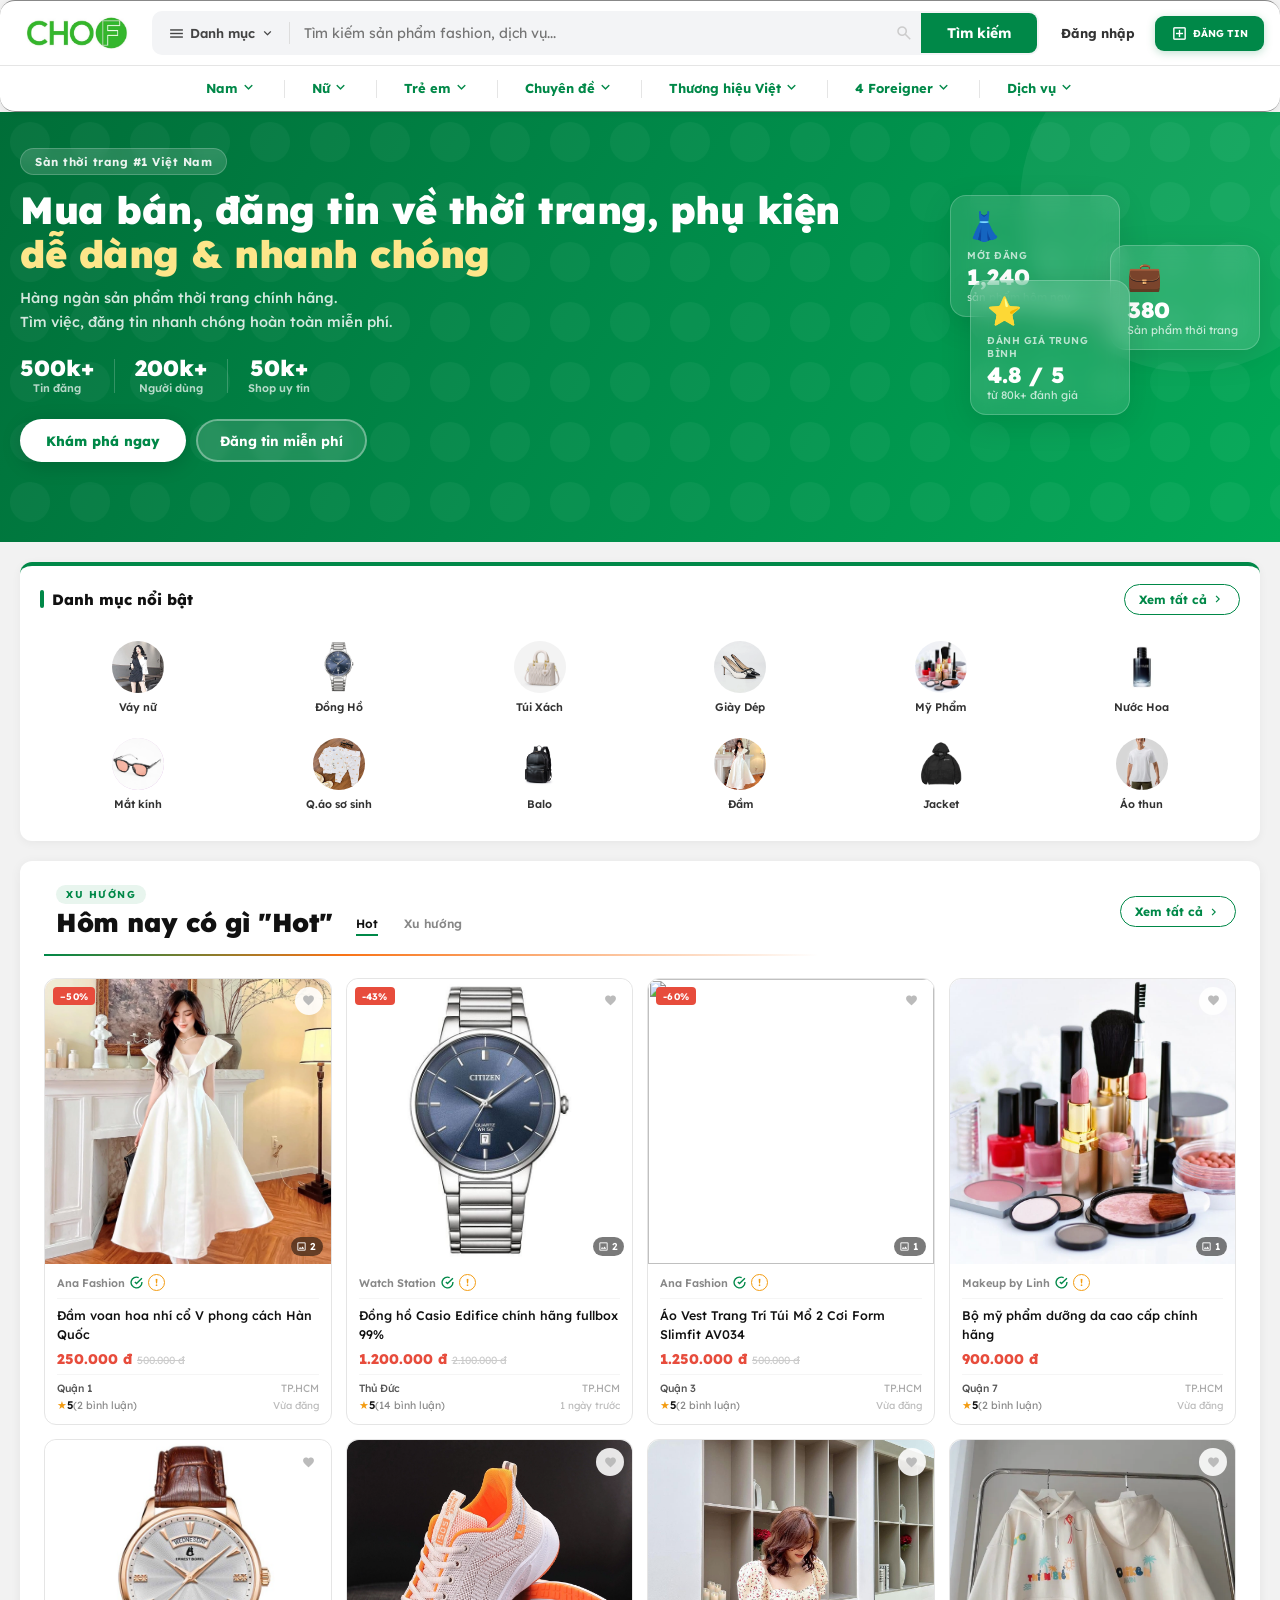
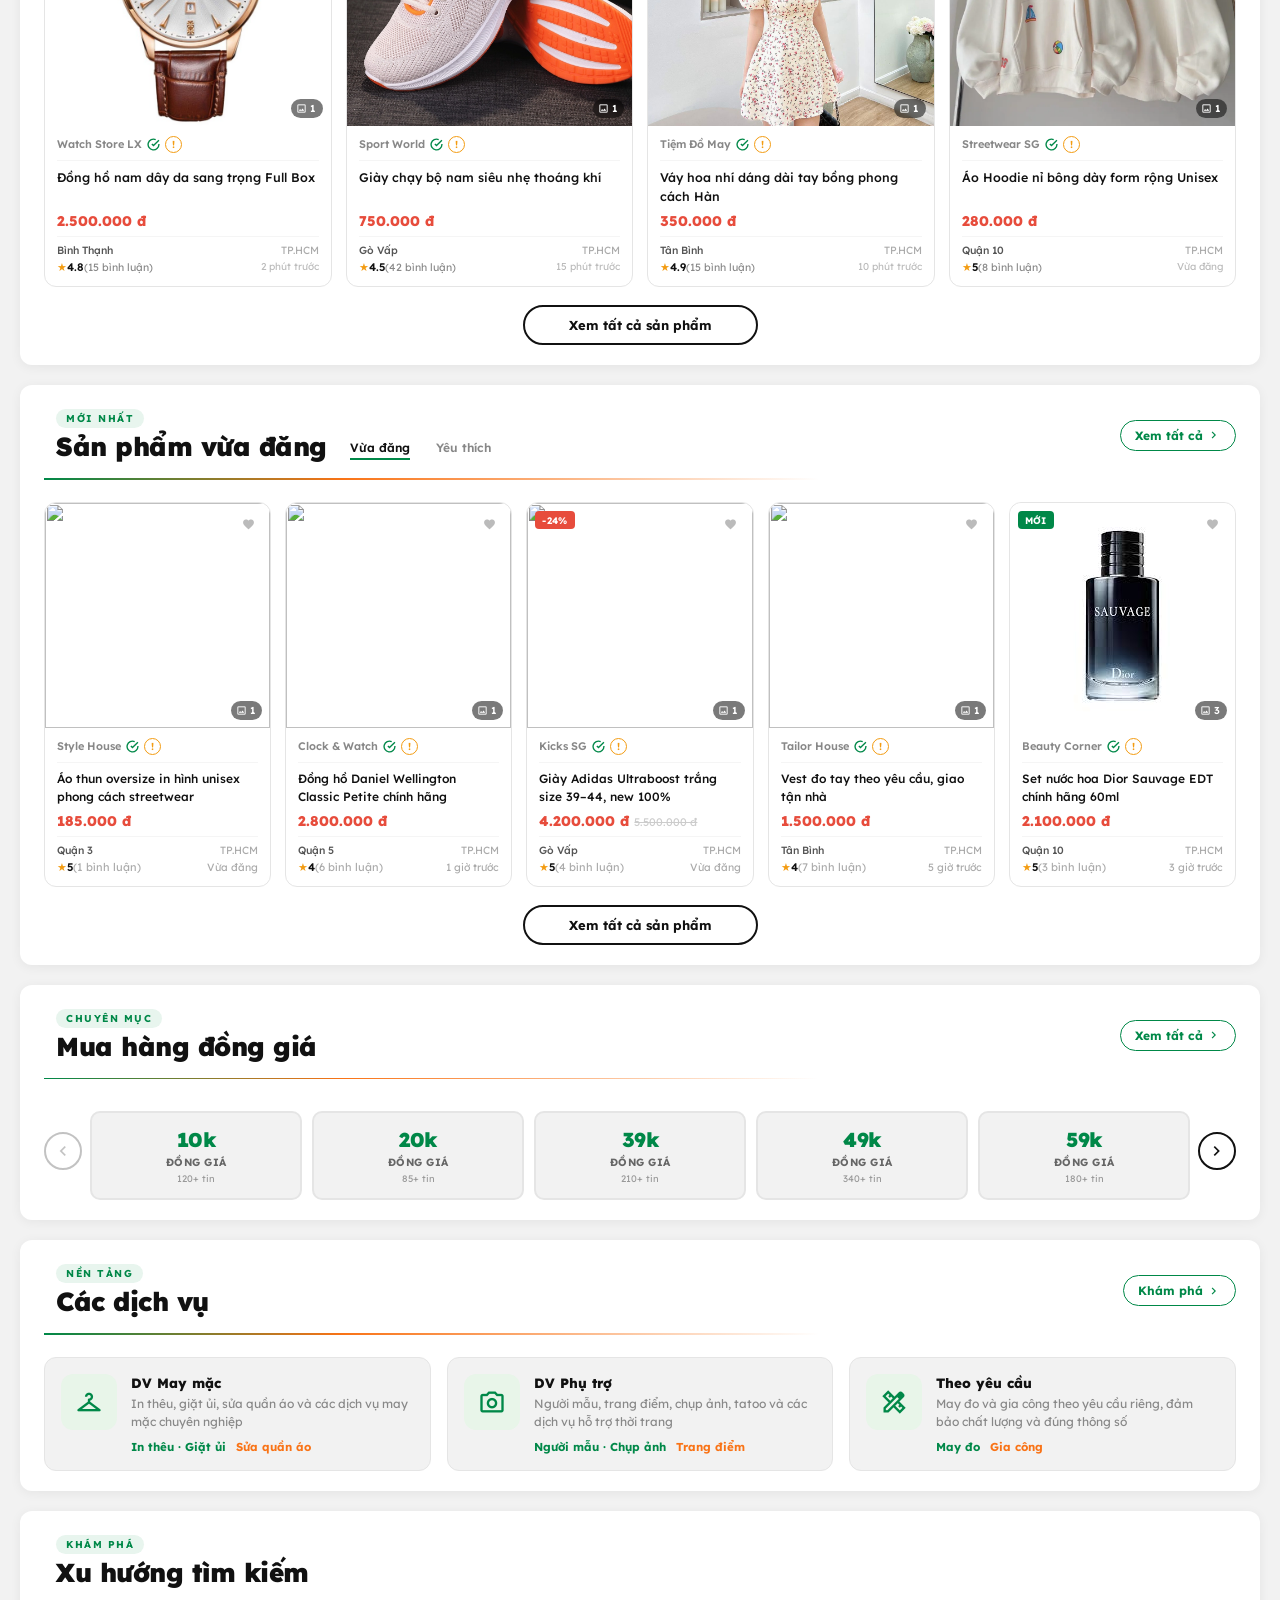
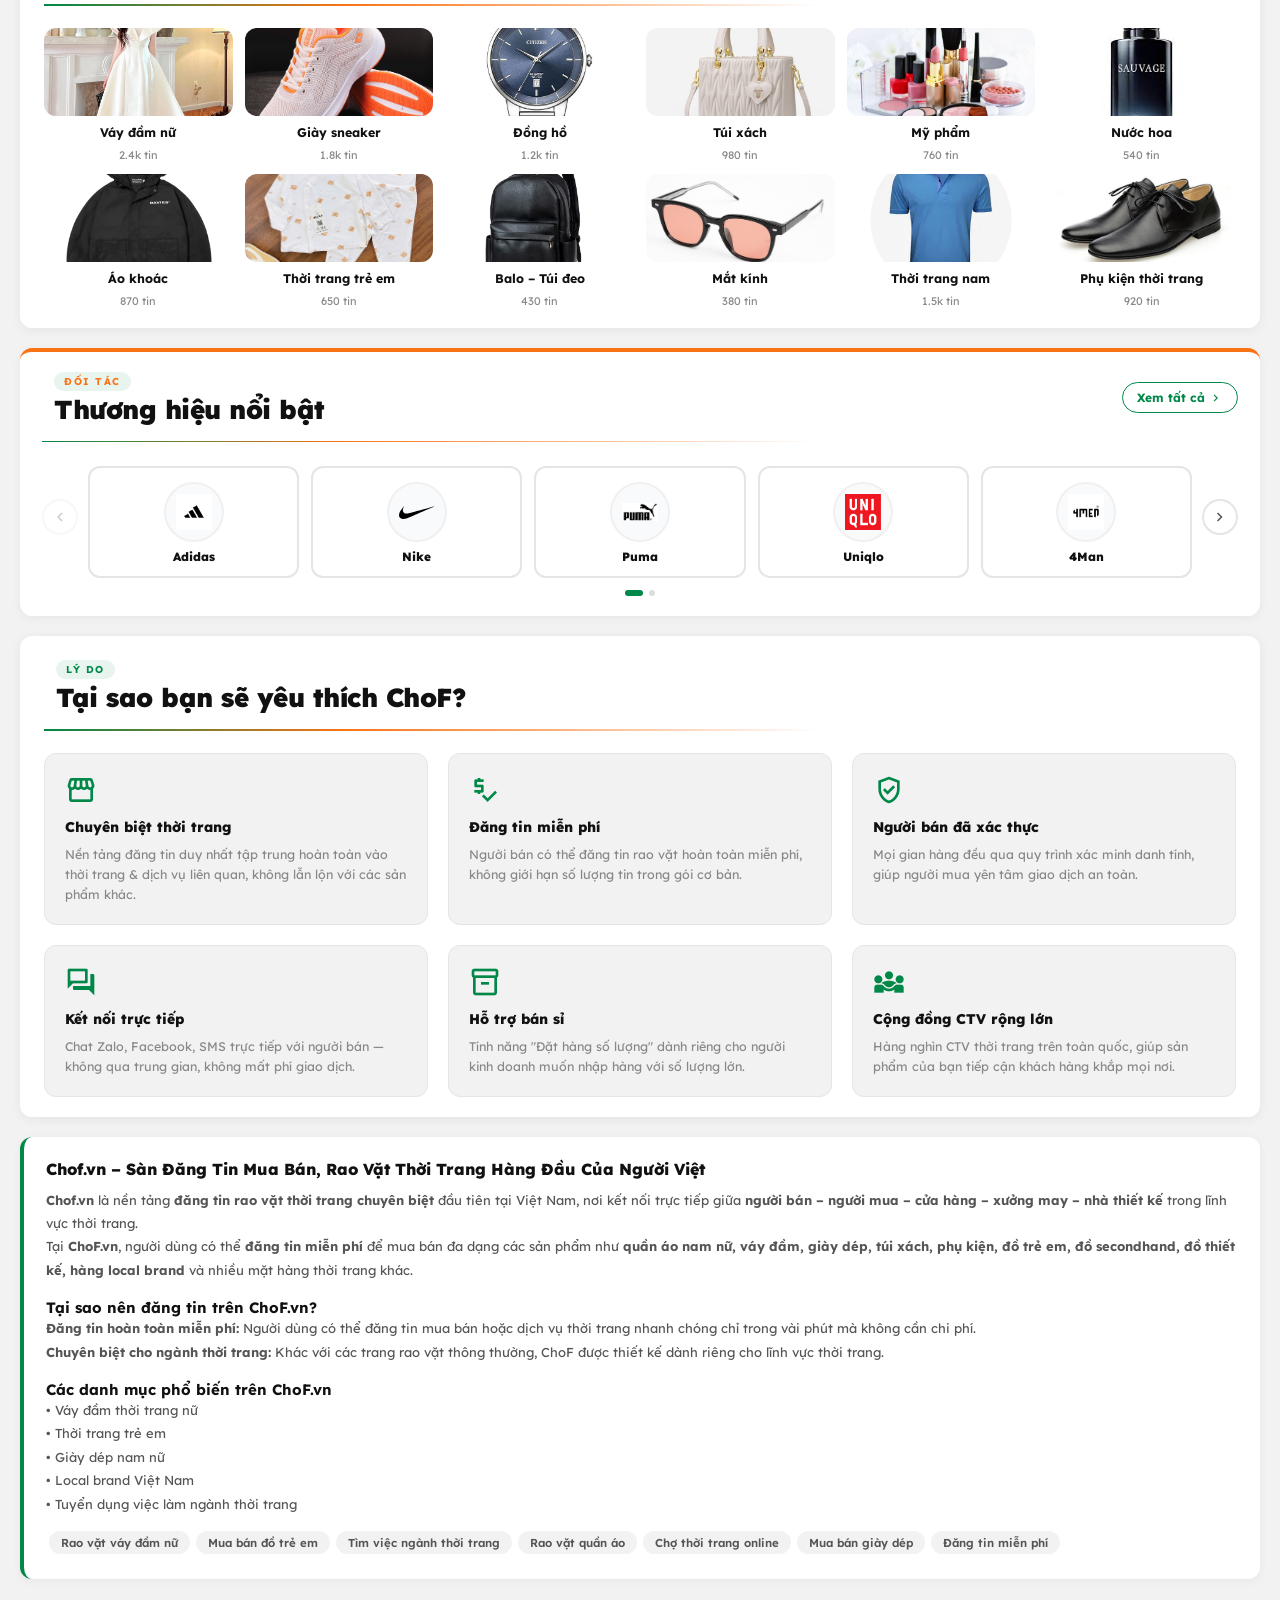
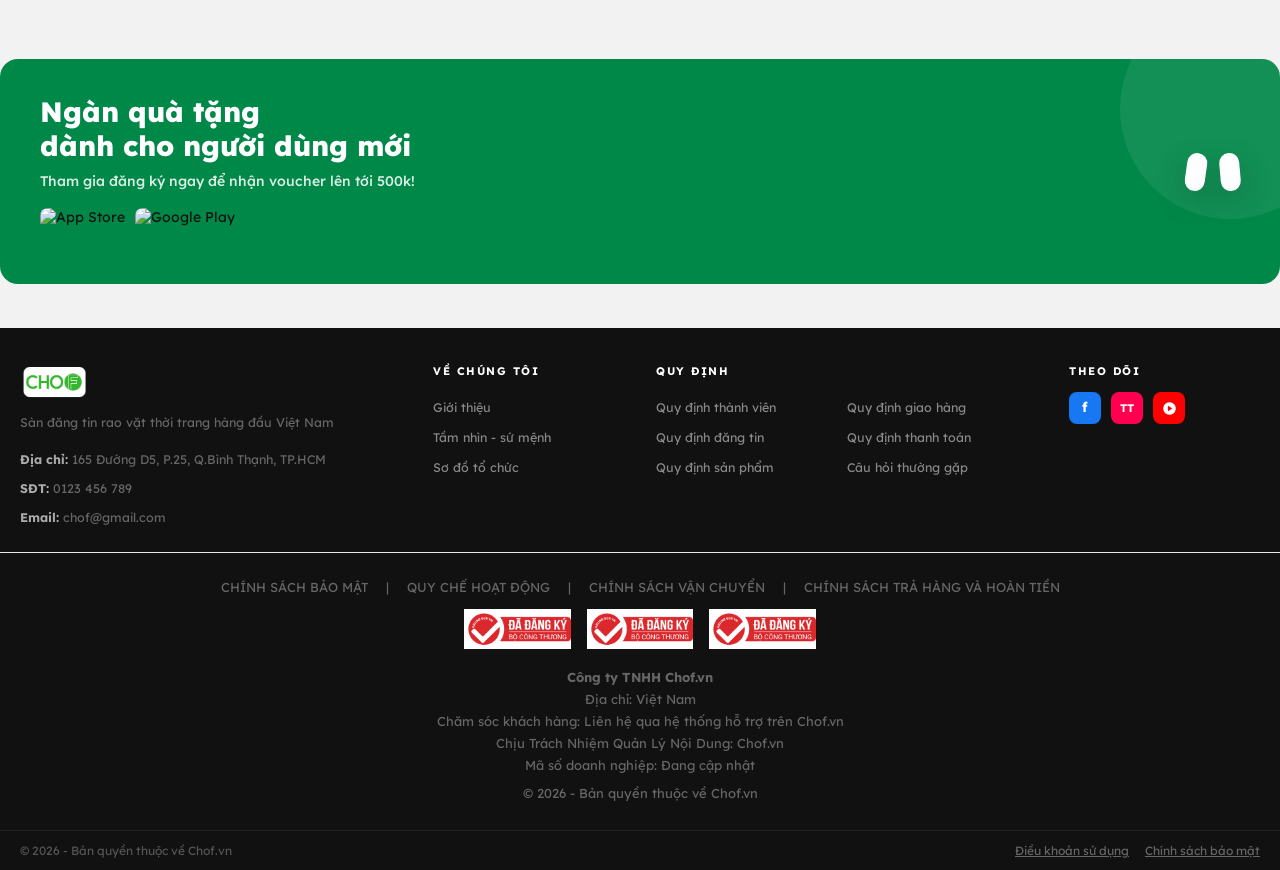
==== commit 379609ad: "sủa lần cuối" ====
--- a/index.html
+++ b/index.html
@@ -1188,7 +1188,7 @@
       align-items: center;
       justify-content: center;
       gap: 15px;
-      height: 52px;
+      height: 45px;
       overflow: visible
     }
 
